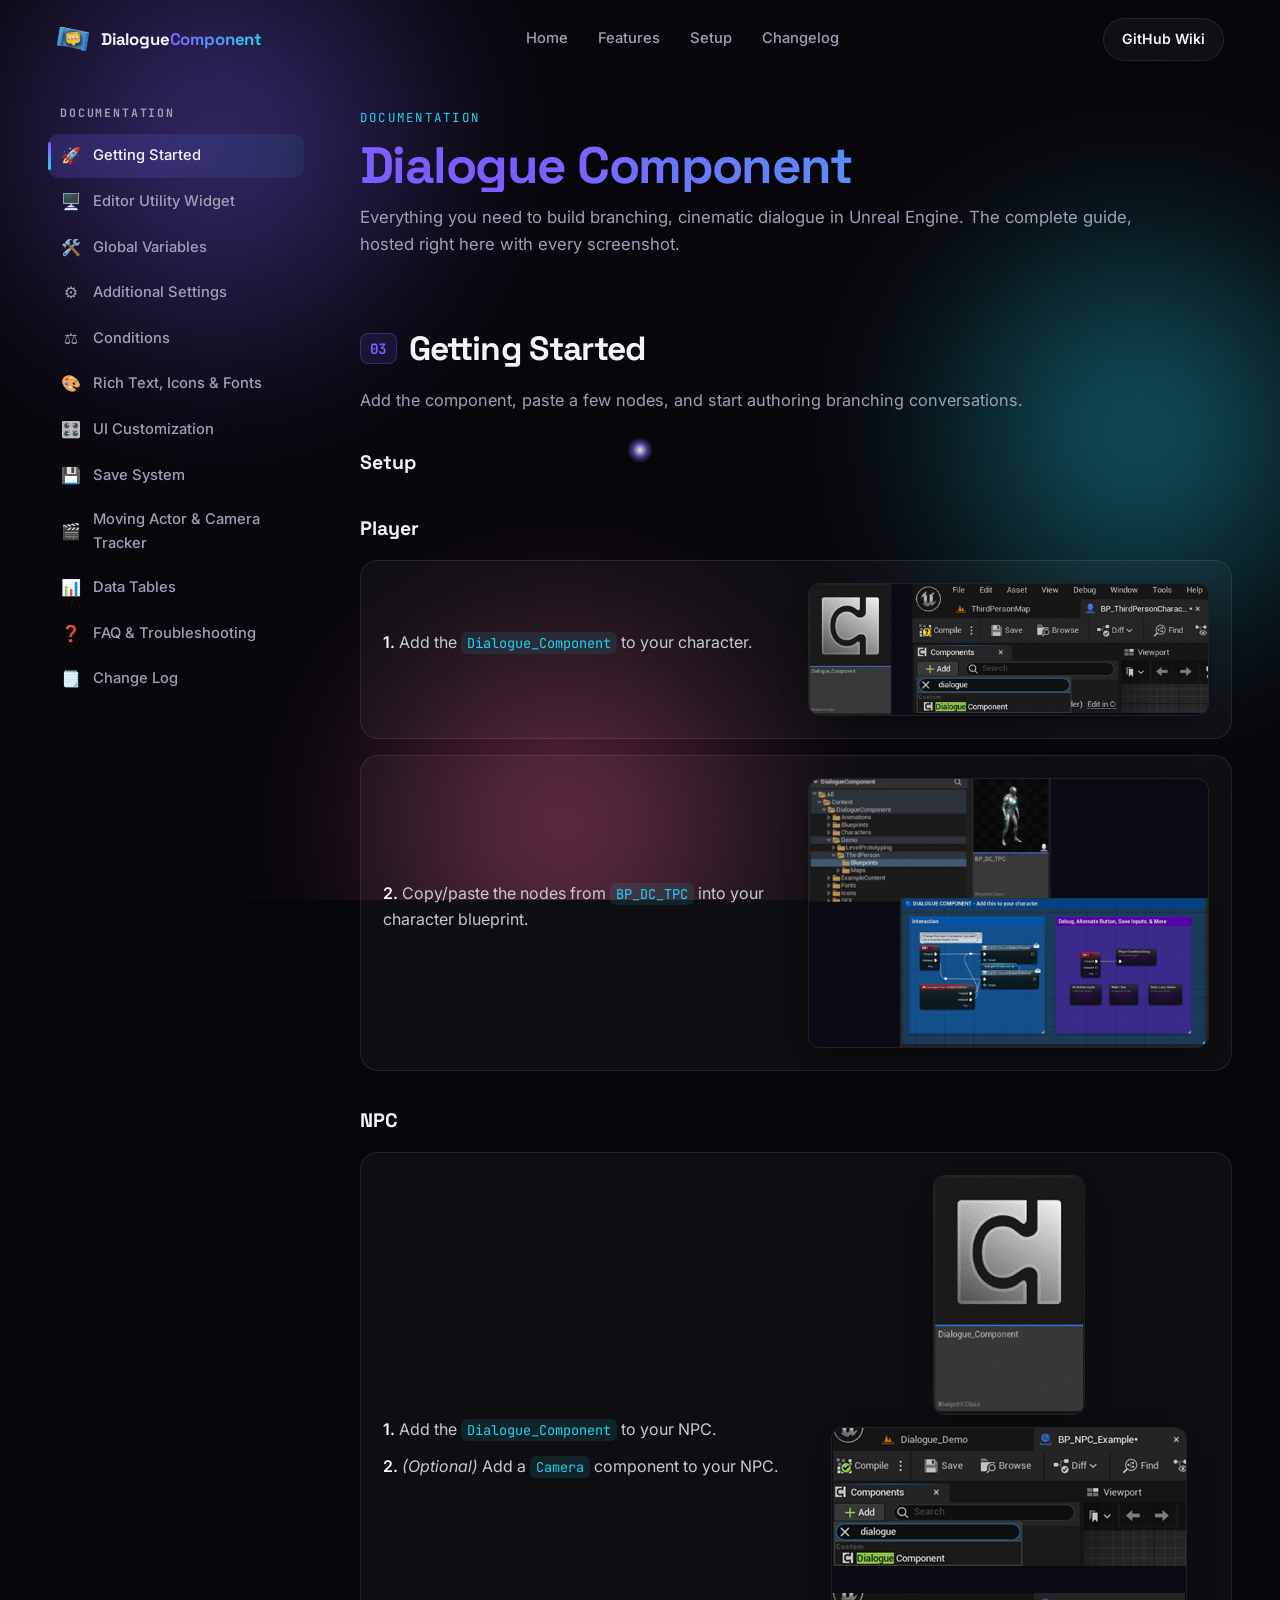
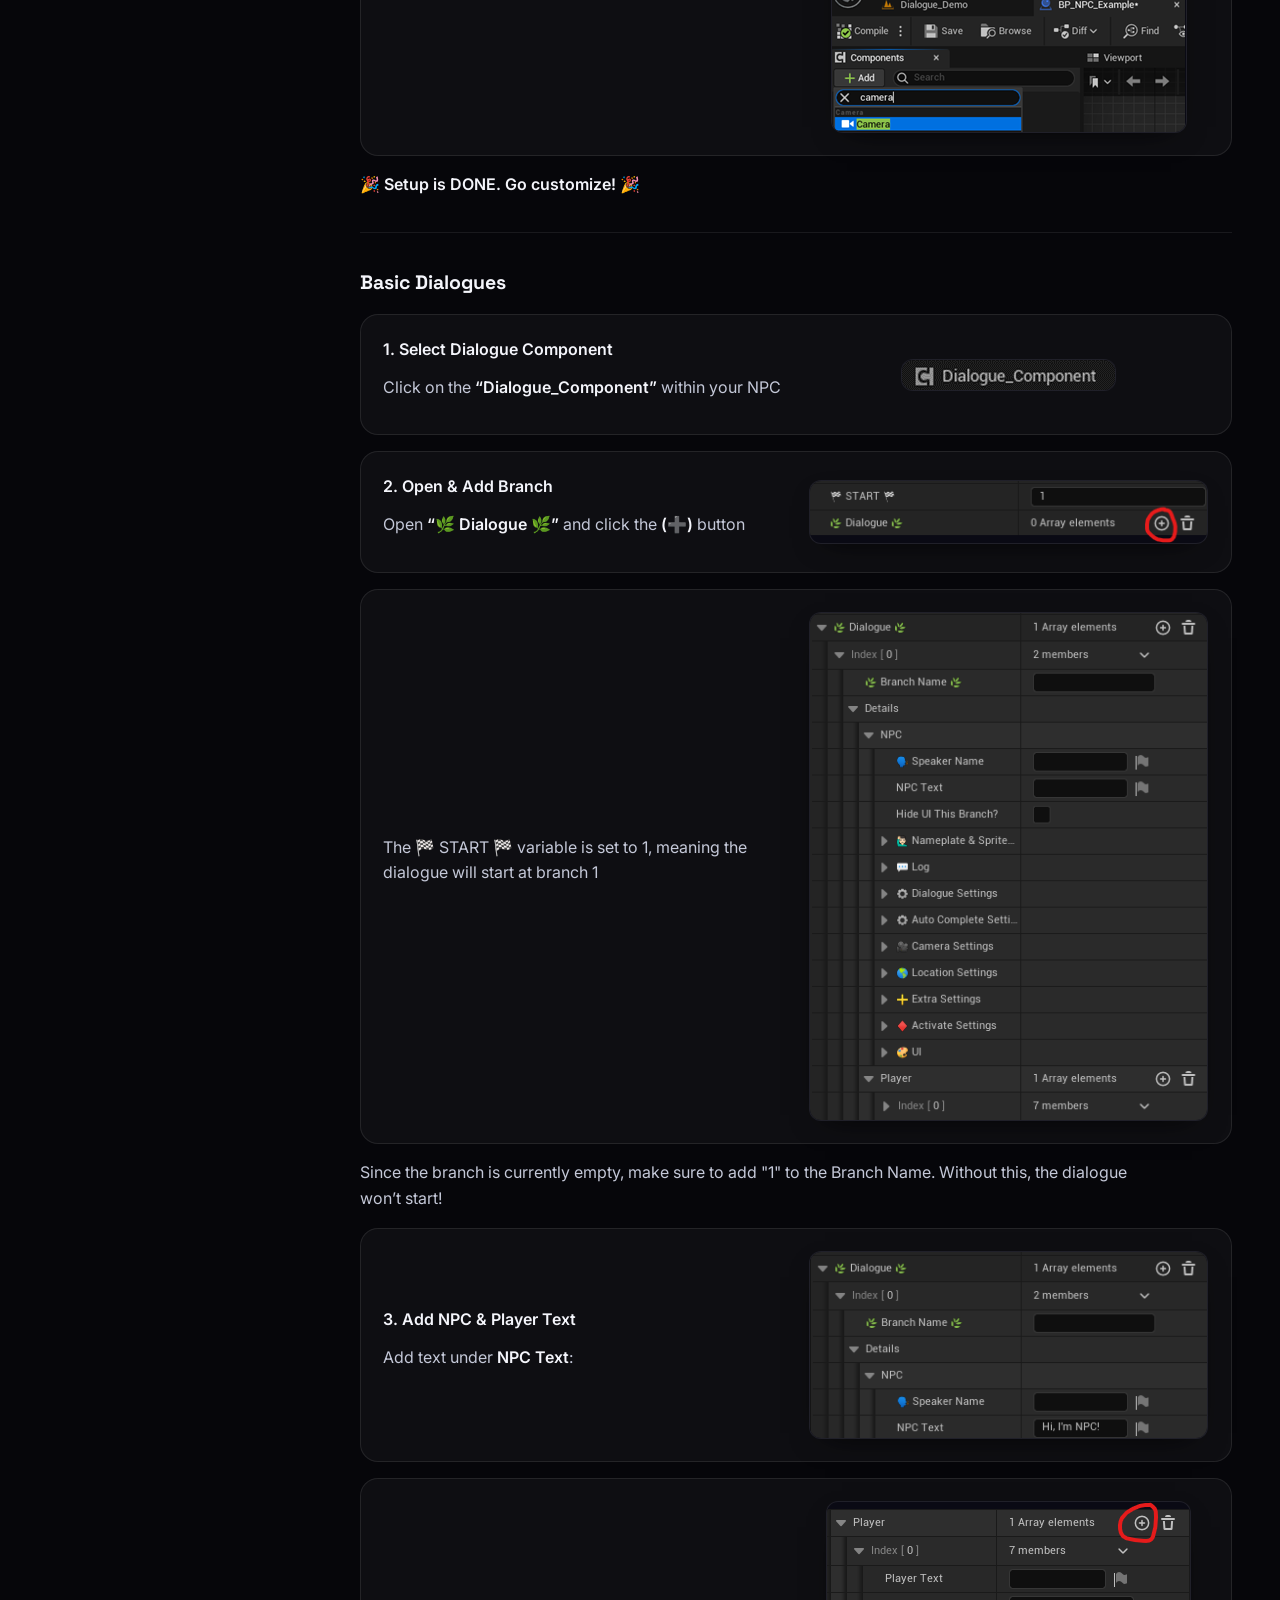
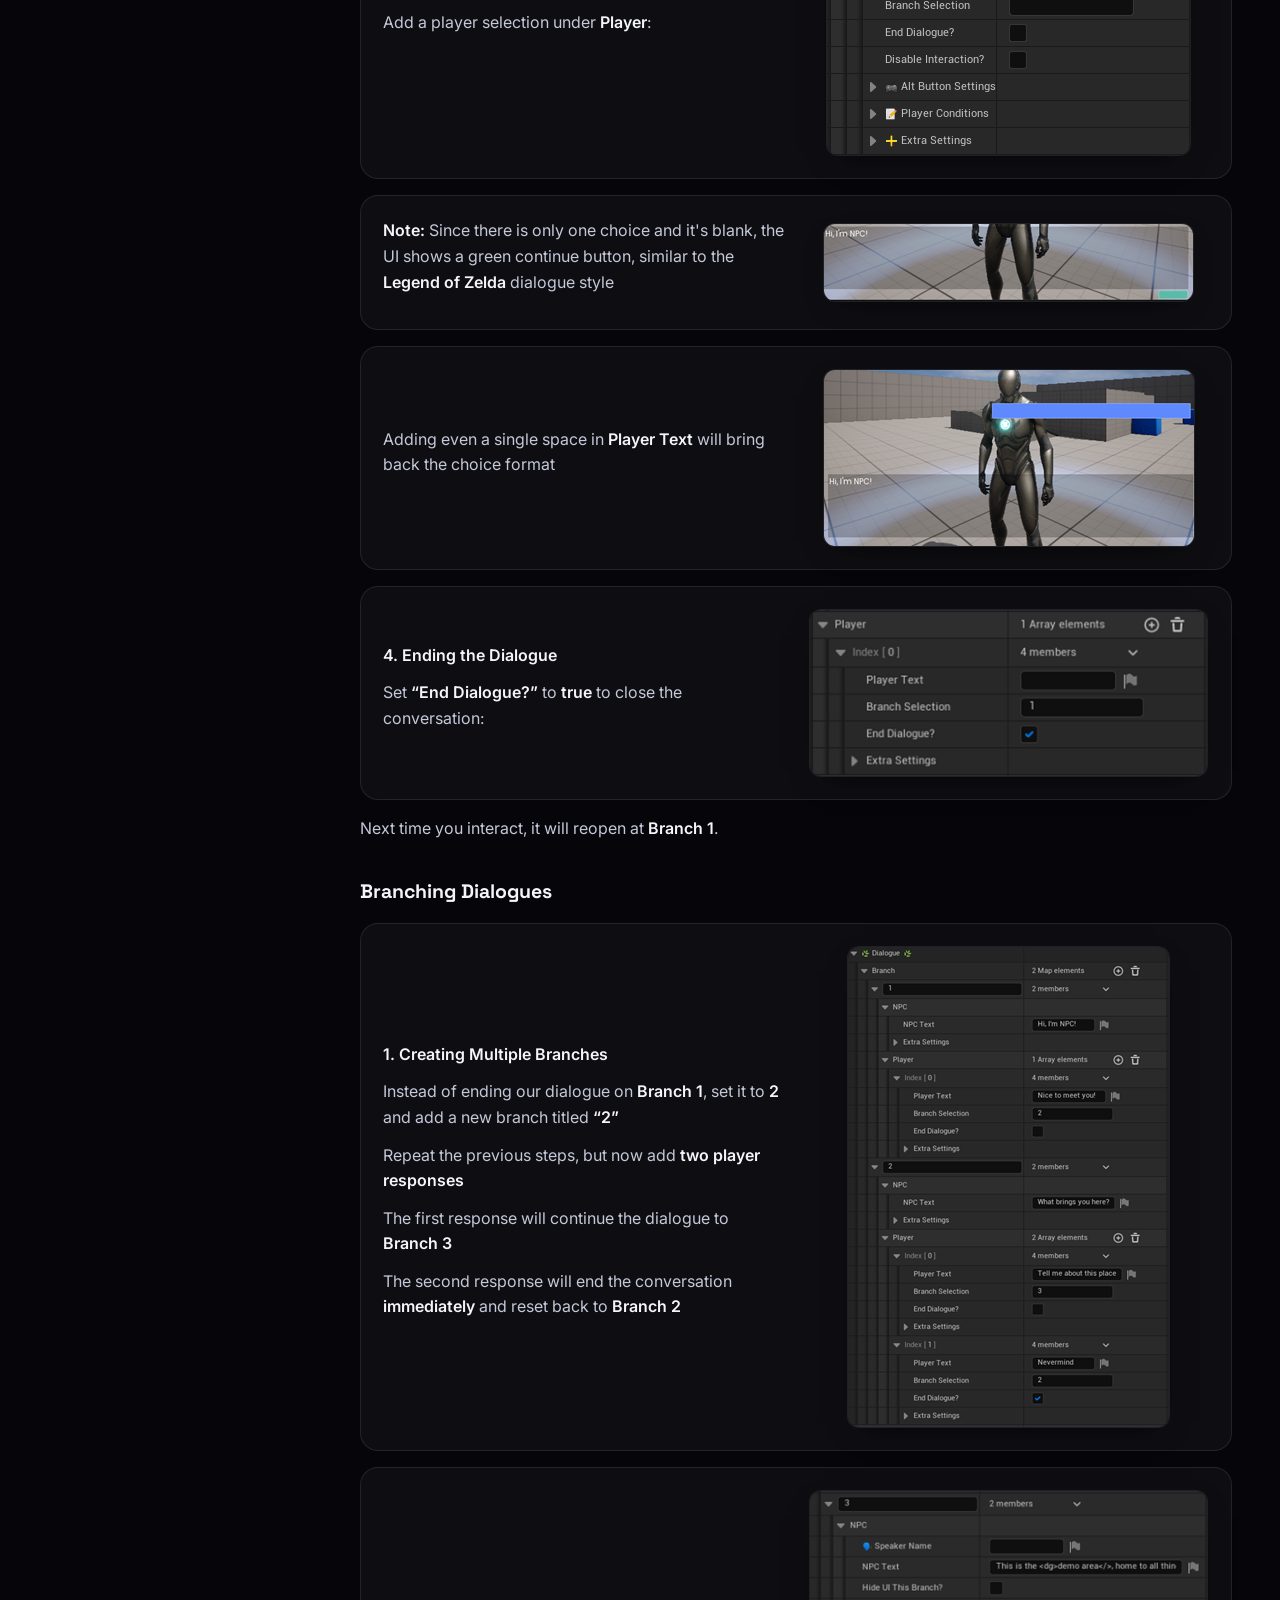
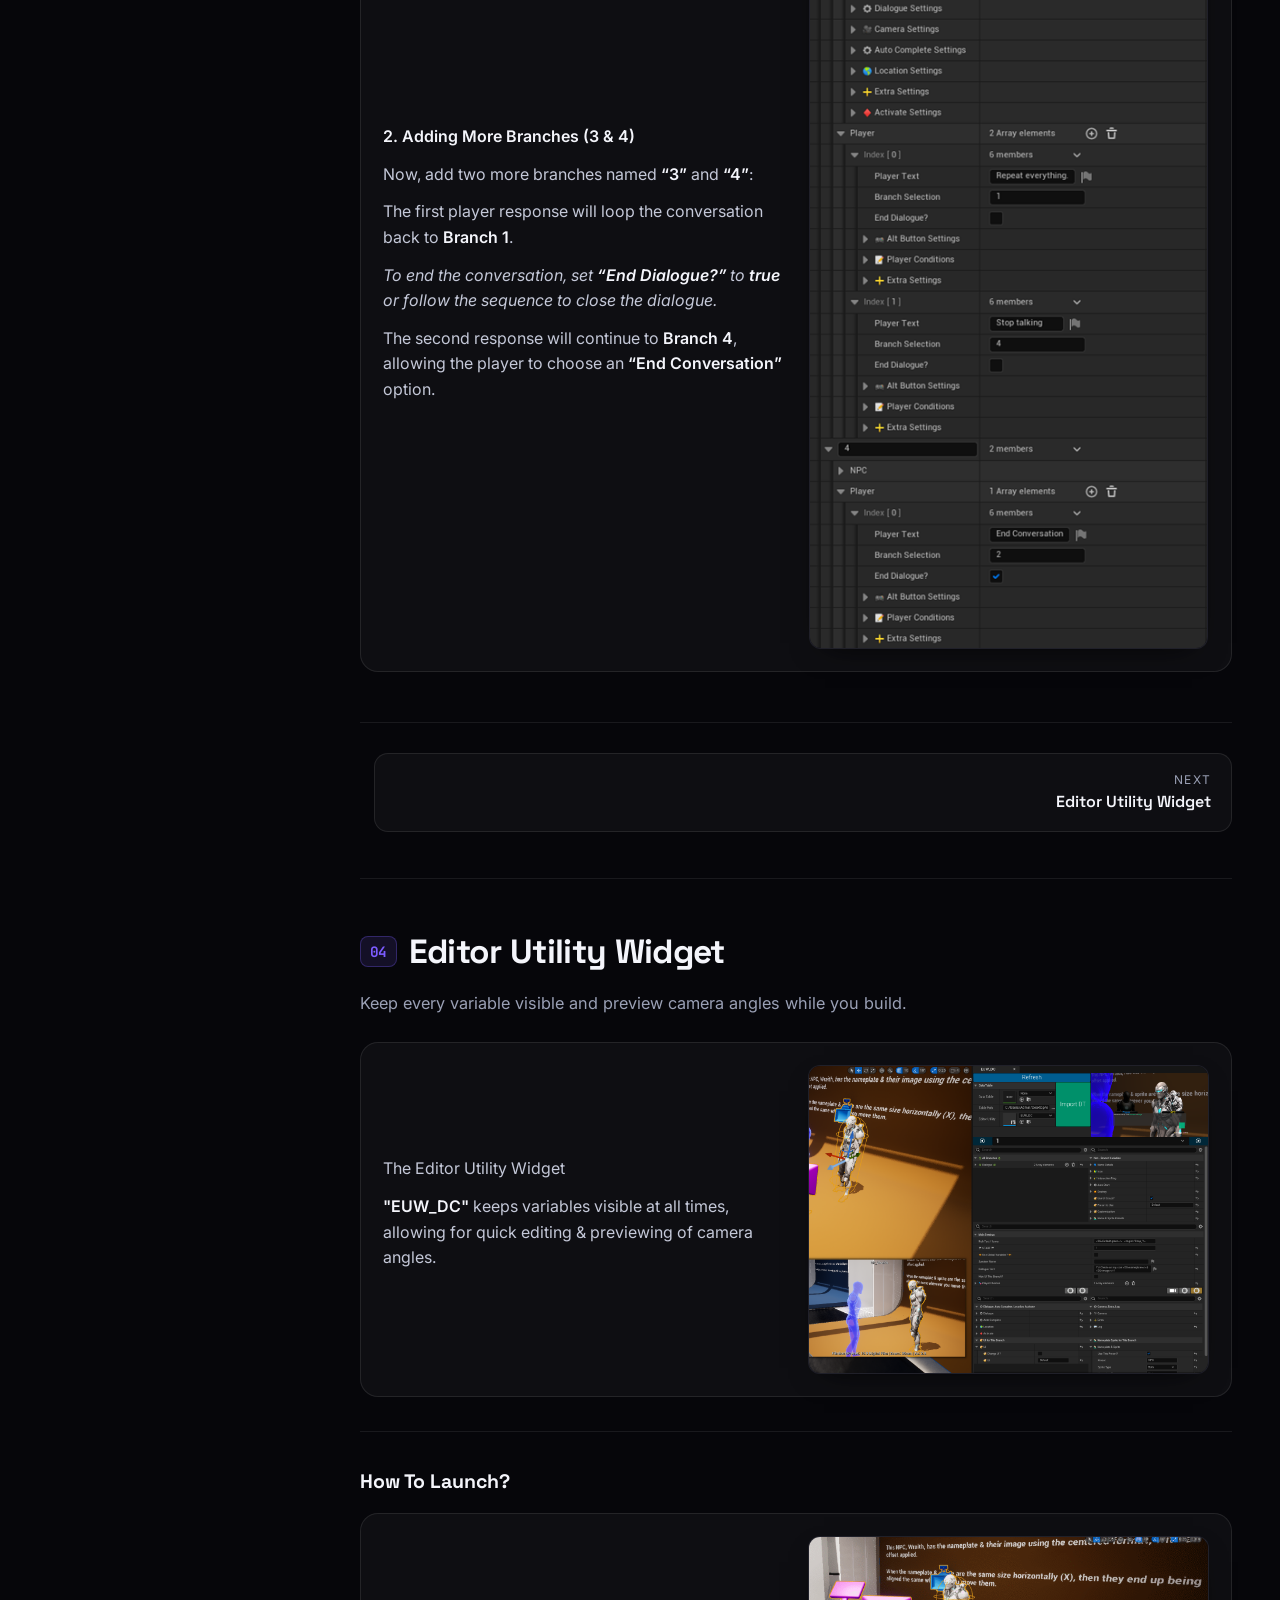
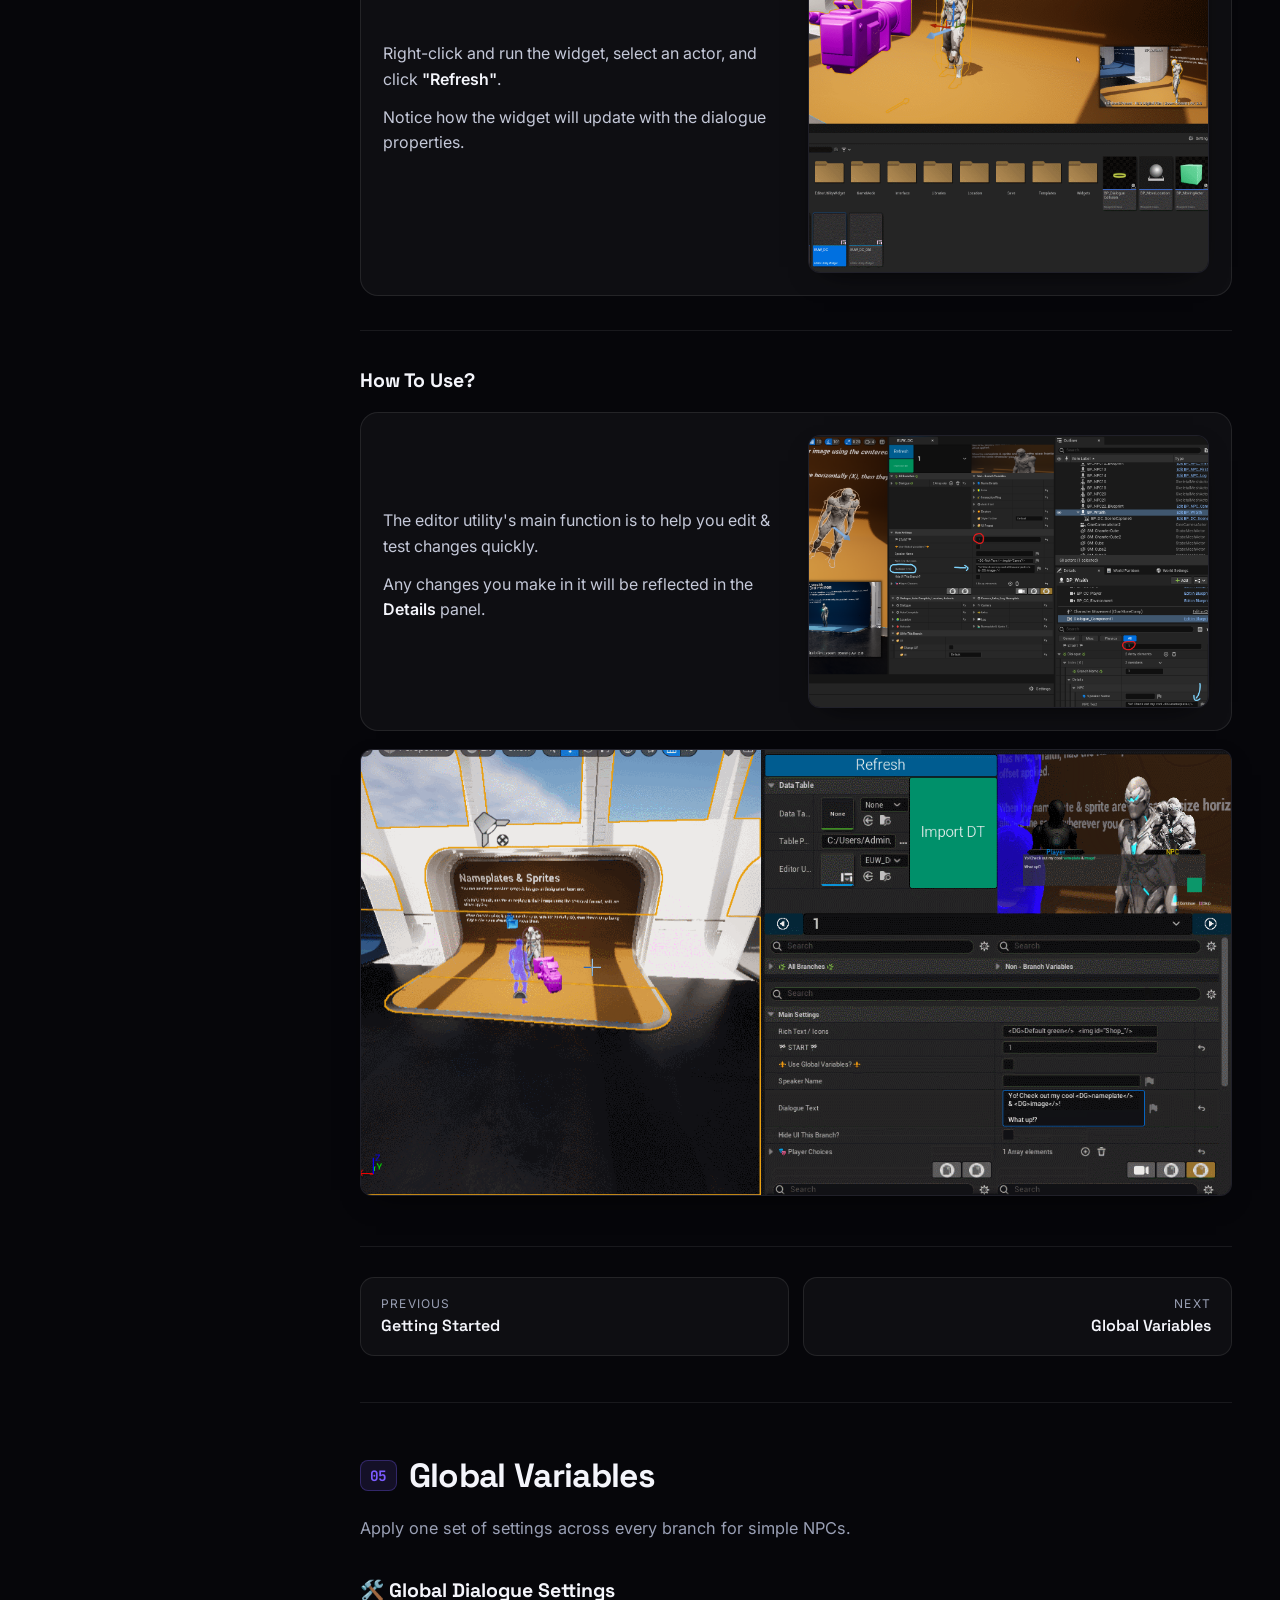
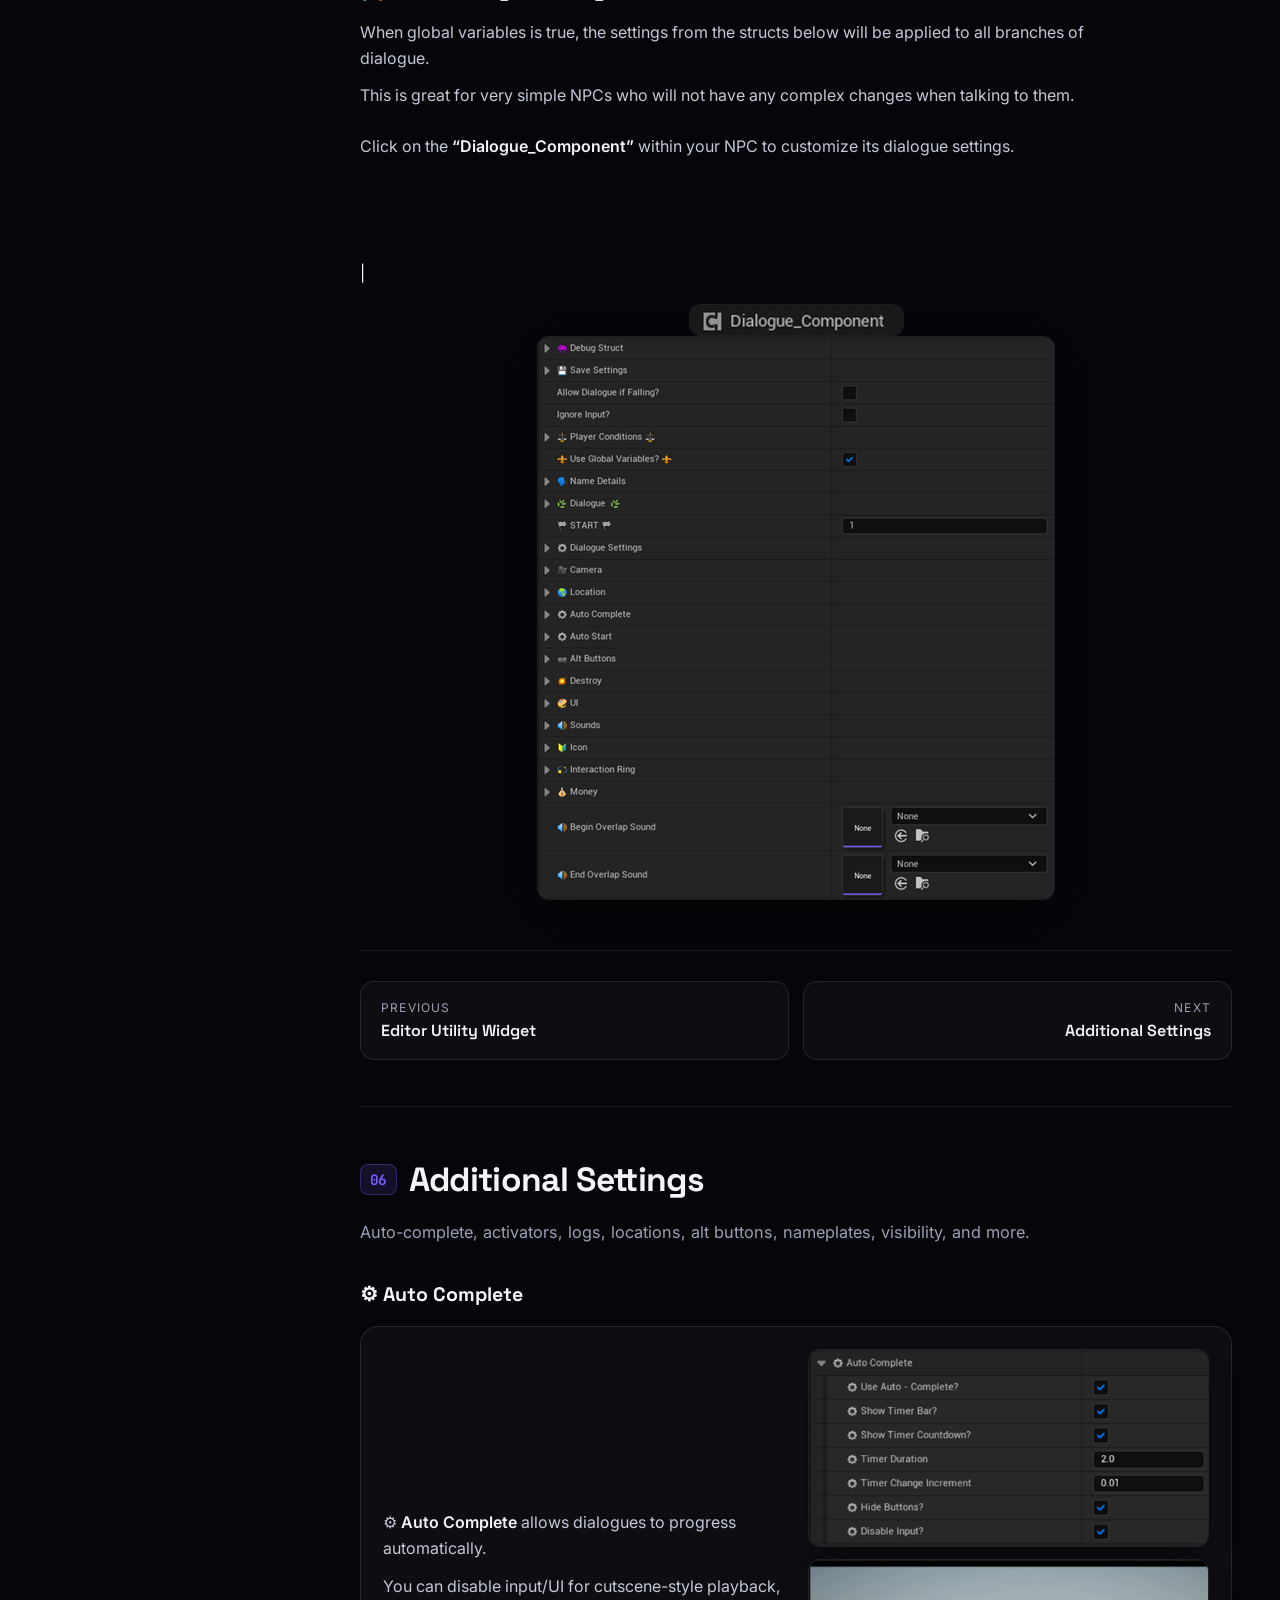
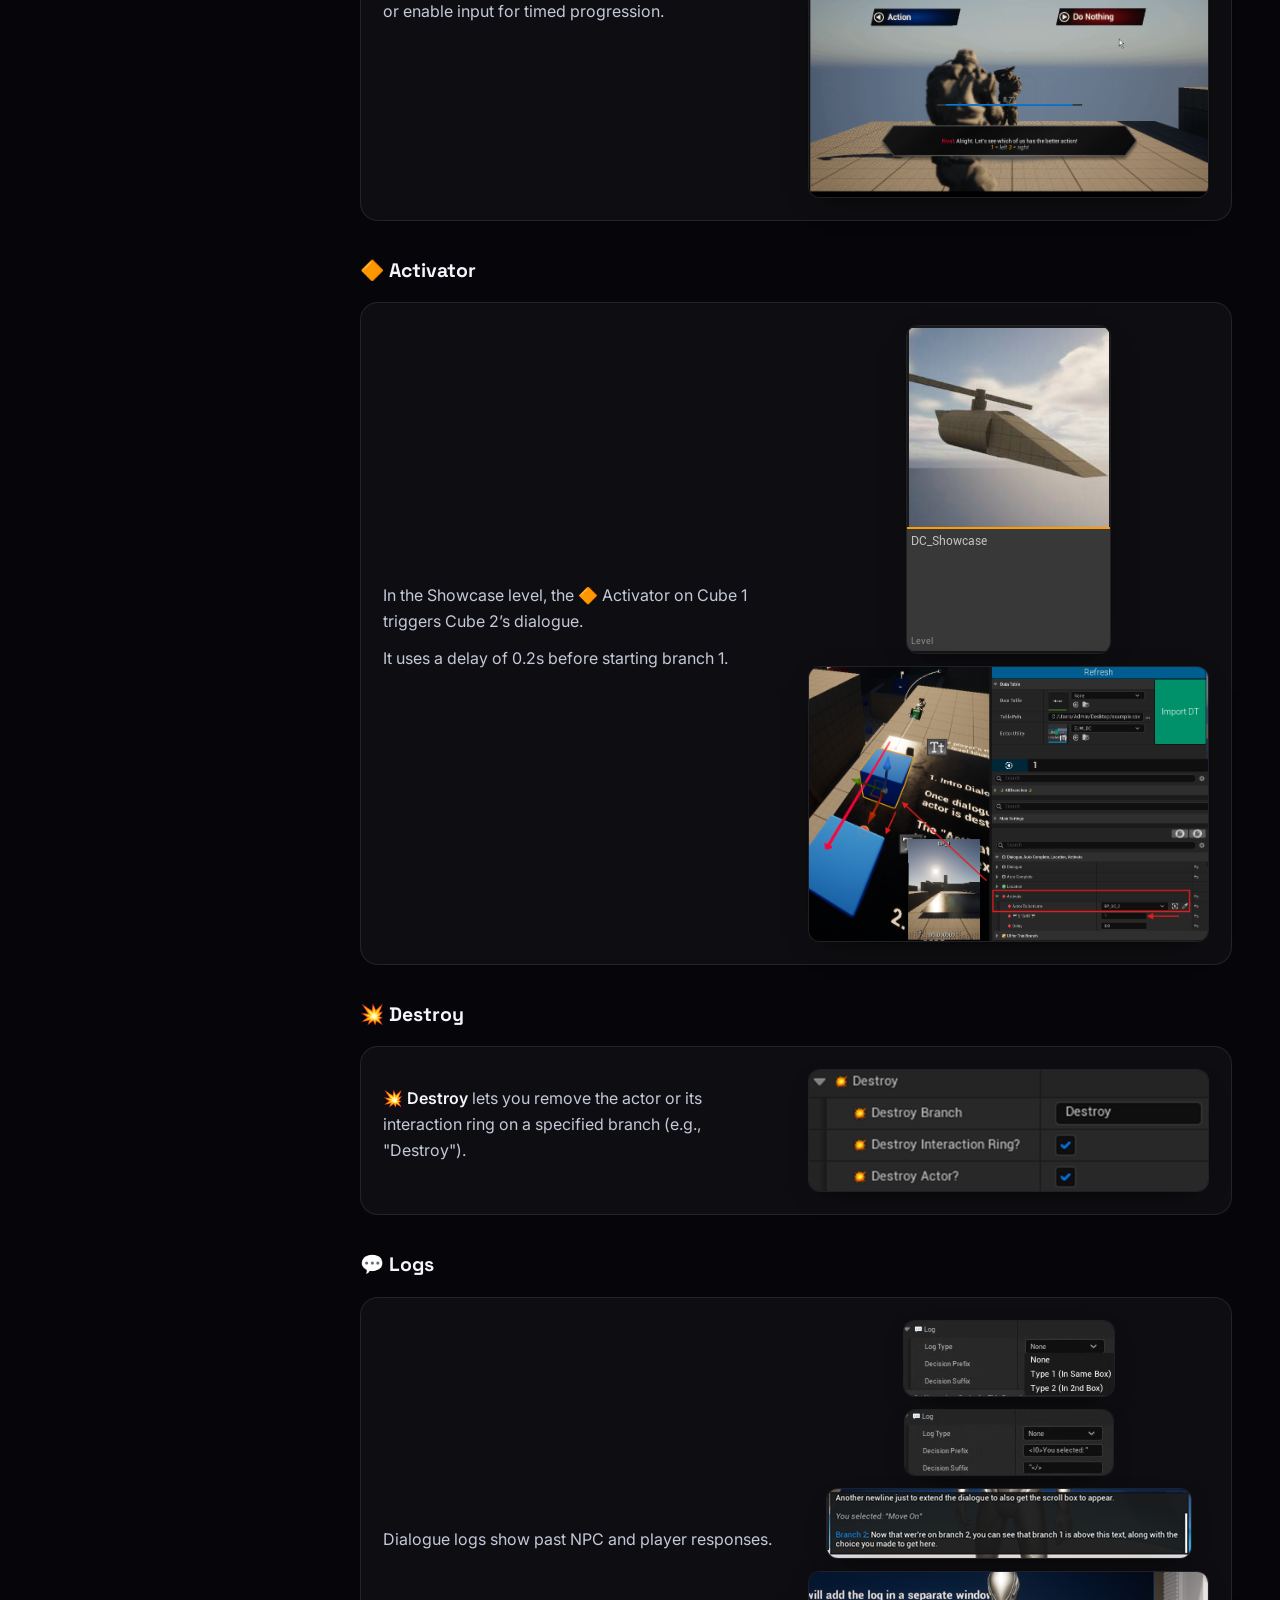
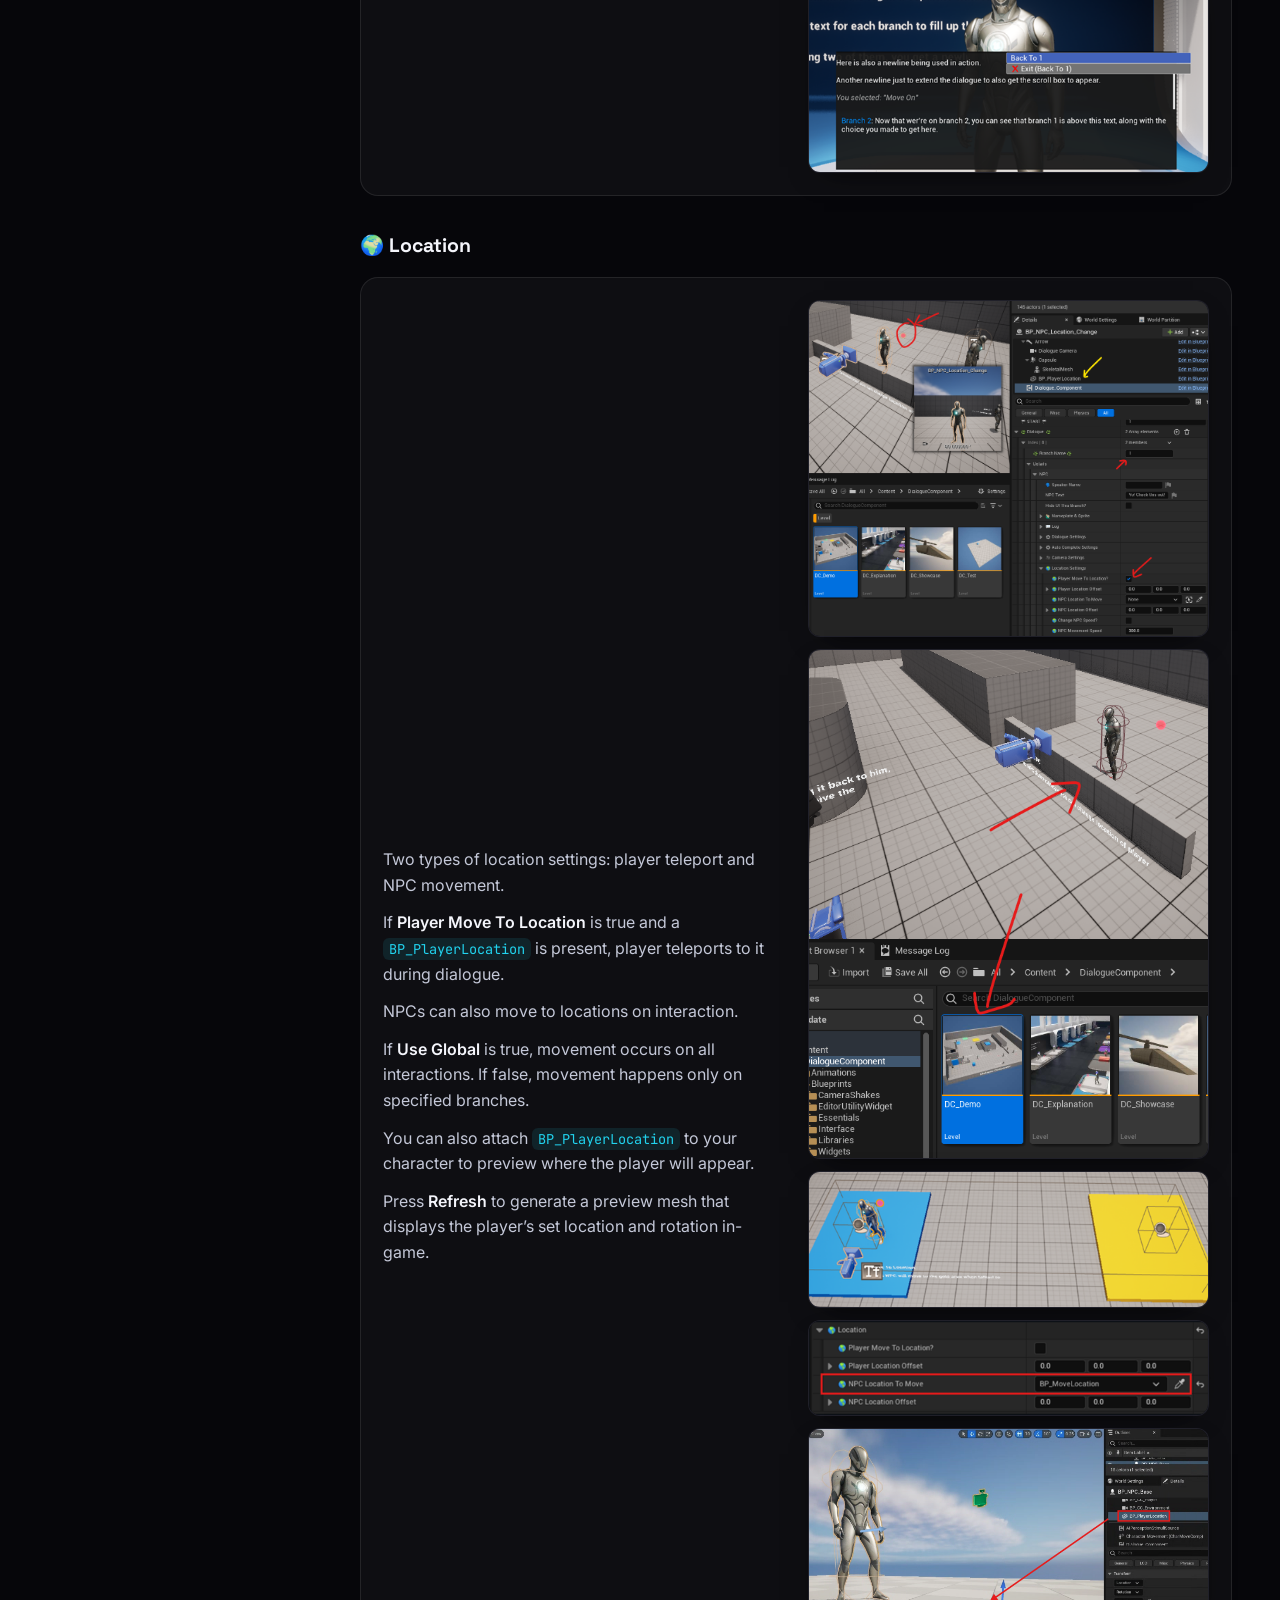
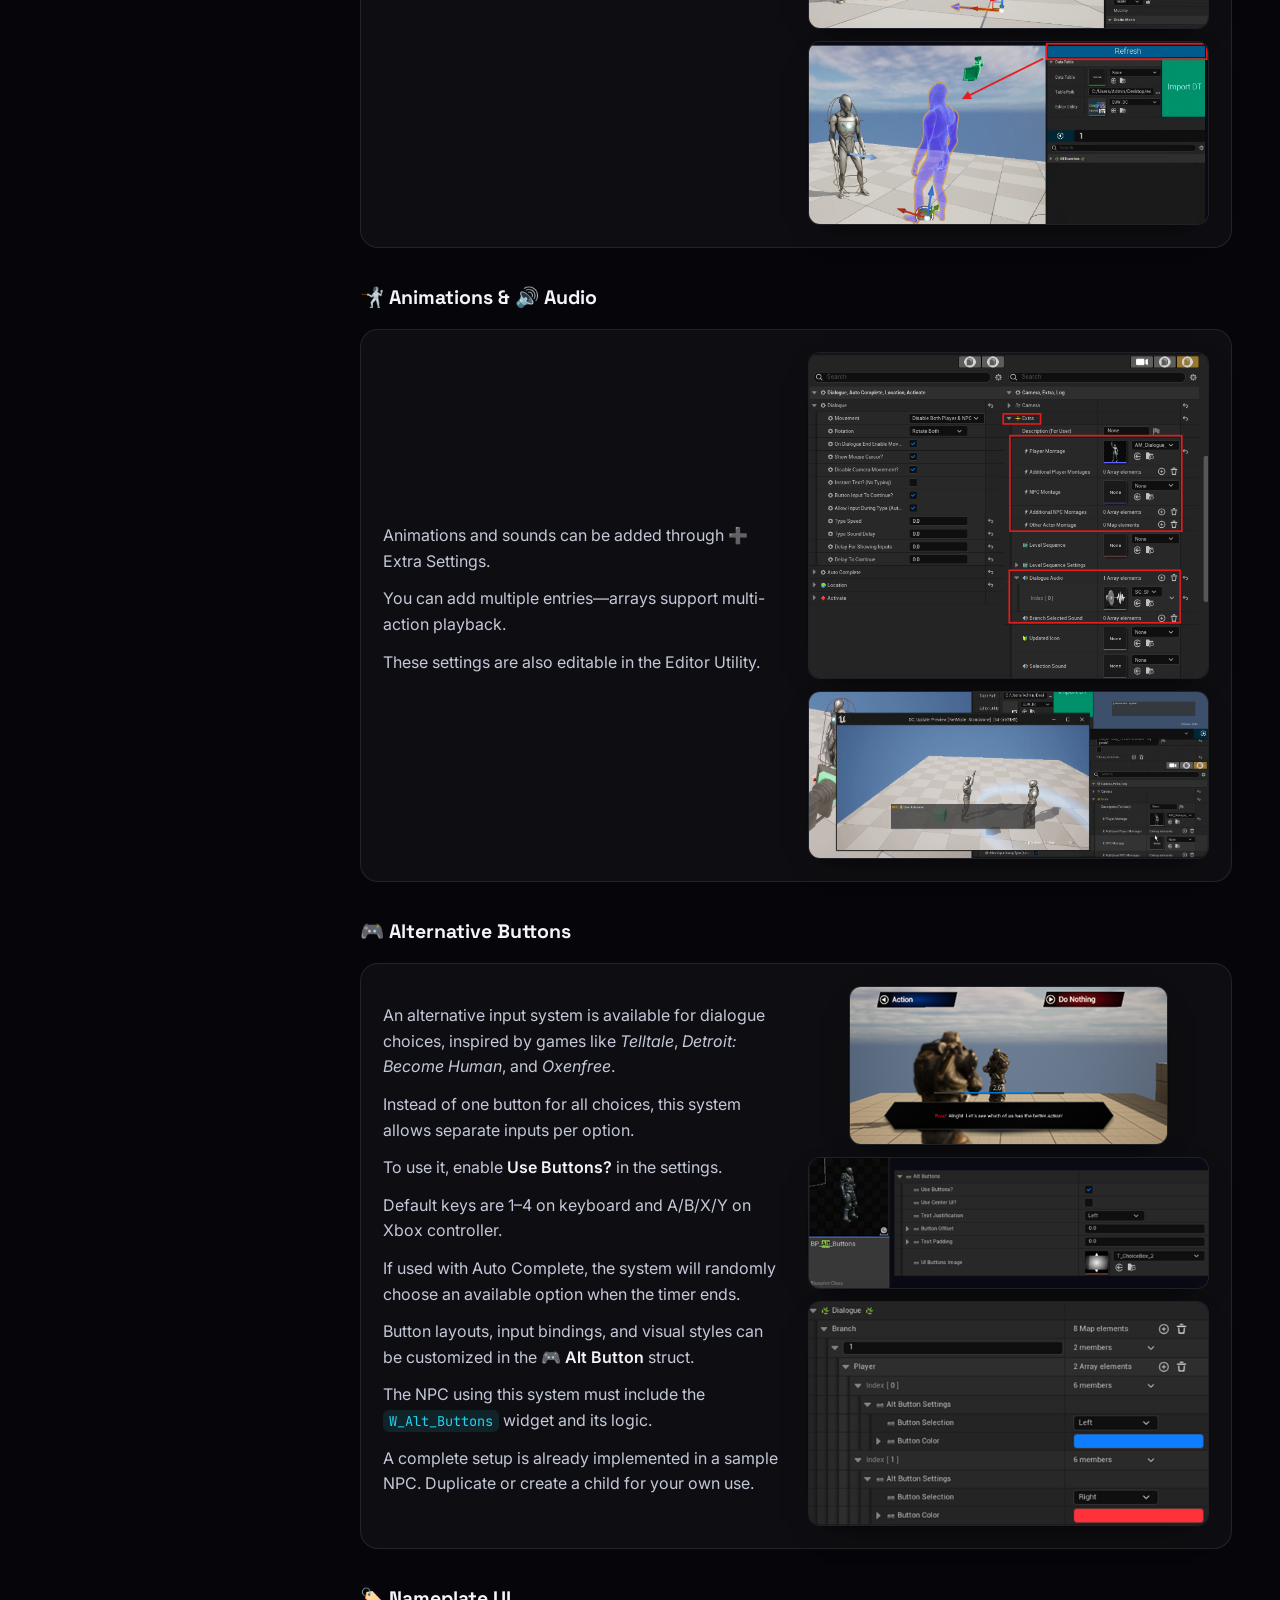
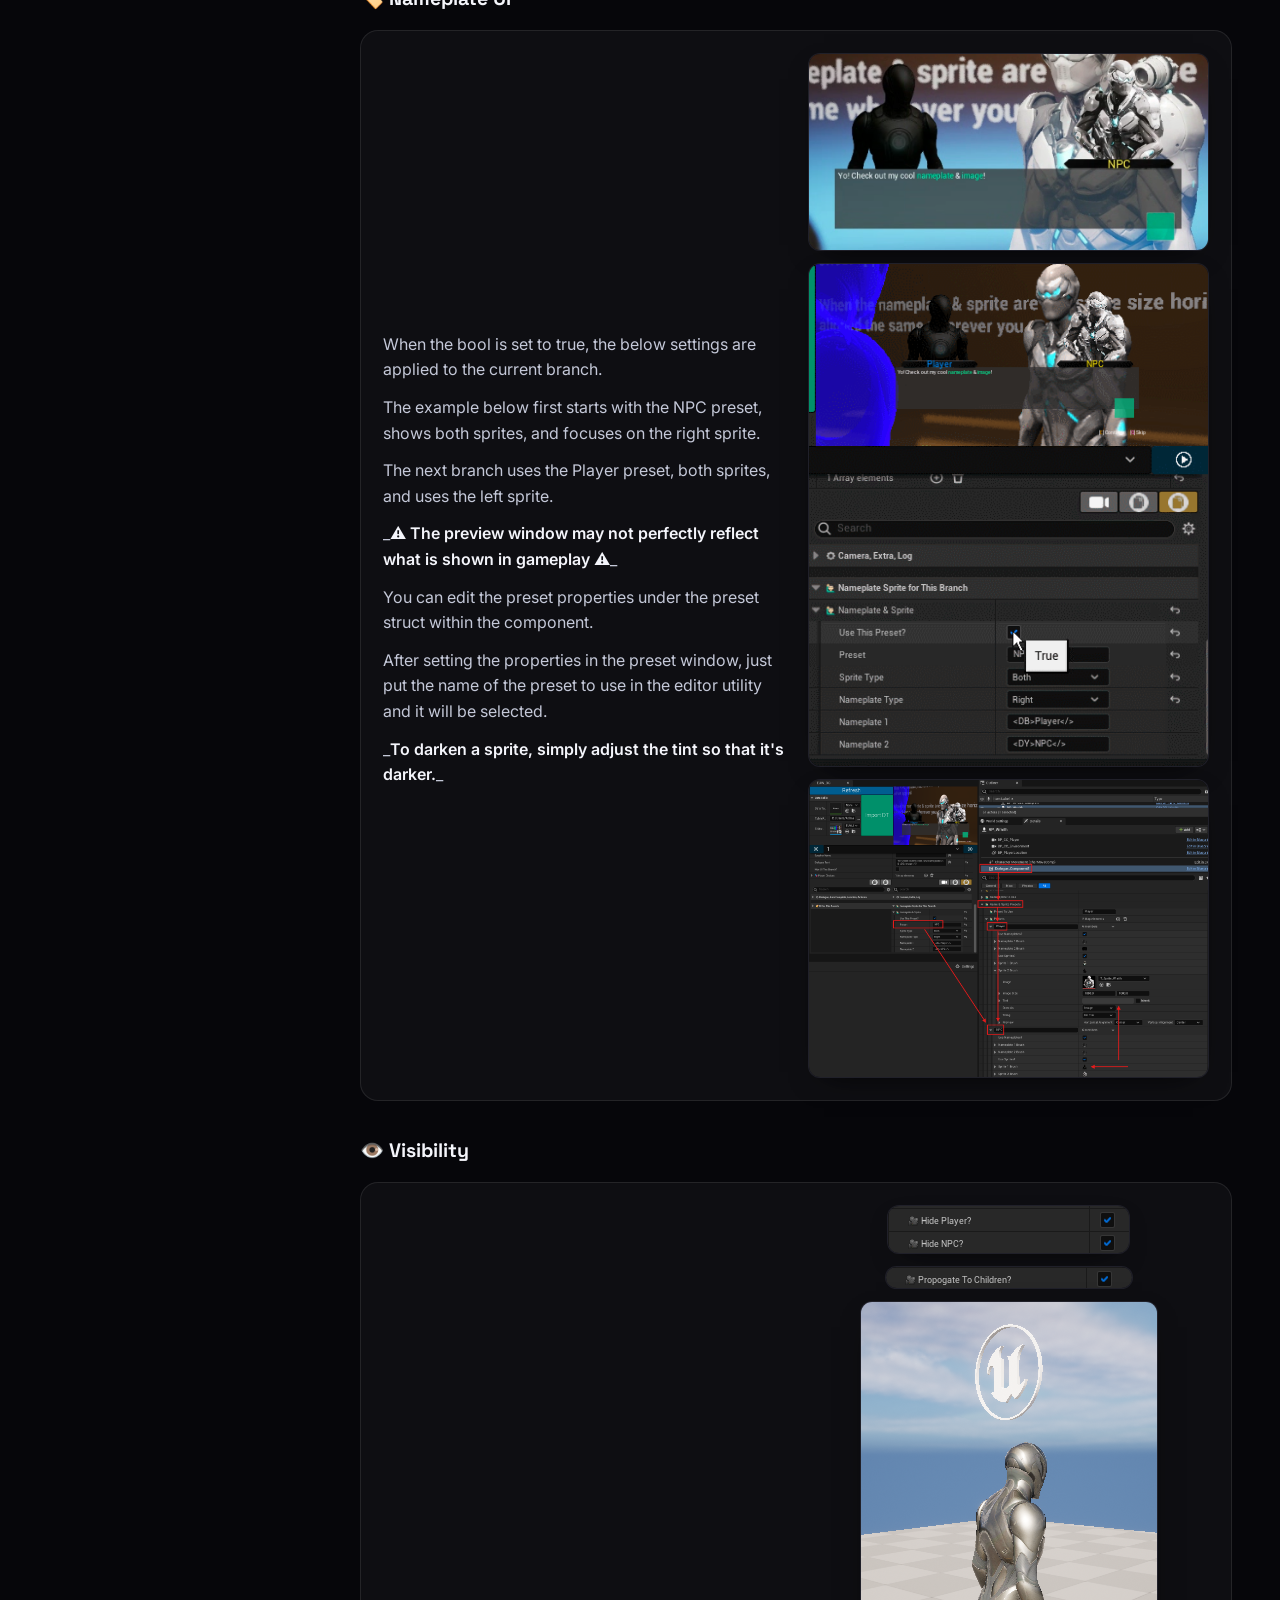
==== docs.html @ 464b4cf3 "Add full in-site documentation with all wiki content and images" ====
<!DOCTYPE html>
<html lang="en">
<head>
<meta charset="UTF-8" />
<meta name="viewport" content="width=device-width, initial-scale=1.0" />
<title>Documentation · Dialogue Component for Unreal Engine</title>
<meta name="description" content="Full documentation for the Dialogue Component Unreal Engine asset: setup, editor, conditions, save system, data tables, cameras, rich text, and more." />
<link rel="icon" type="image/png" href="assets/icon.png" />
<link rel="preconnect" href="https://fonts.googleapis.com" />
<link rel="preconnect" href="https://fonts.gstatic.com" crossorigin />
<link href="https://fonts.googleapis.com/css2?family=Inter:wght@400;500;600;700;800;900&family=Space+Grotesk:wght@500;600;700&family=JetBrains+Mono:wght@400;500&display=swap" rel="stylesheet" />
<link rel="stylesheet" href="styles.css" />
<link rel="stylesheet" href="docs.css" />
</head>
<body class="docs-body">

<div class="scroll-progress" id="scrollProgress"></div>
<div class="grain" aria-hidden="true"></div>
<div class="cursor-glow" id="cursorGlow" aria-hidden="true"></div>
<div class="aurora" aria-hidden="true">
  <span class="blob b1"></span><span class="blob b2"></span><span class="blob b3"></span>
</div>

<header class="nav scrolled" id="nav">
  <a class="brand" href="index.html">
    <img src="assets/icon.png" alt="" width="34" height="34" />
    <span>Dialogue<b>Component</b></span>
  </a>
  <nav class="nav-links">
    <a href="index.html">Home</a>
    <a href="index.html#features">Features</a>
    <a href="#getting-started">Setup</a>
    <a href="#changelog">Changelog</a>
  </nav>
  <a class="btn btn-ghost nav-cta" href="https://github.com/dylogaming/Dialogue-Component/wiki" target="_blank" rel="noopener">GitHub Wiki</a>
</header>

<div class="docs-shell">
  <!-- sidebar -->
  <aside class="docs-side" id="docsSide">
    <button class="side-toggle" id="sideToggle">
      <span>Documentation menu</span>
      <svg viewBox="0 0 24 24" width="18" height="18"><path d="M6 9l6 6 6-6" fill="none" stroke="currentColor" stroke-width="2" stroke-linecap="round" stroke-linejoin="round"/></svg>
    </button>
    <div class="docs-side-inner">
      <h4>Documentation</h4>
      <ul class="docs-nav">
<li><a href="#getting-started"><span class="ix">🚀</span>Getting Started</a></li>
<li><a href="#editor"><span class="ix">🖥️</span>Editor Utility Widget</a></li>
<li><a href="#global"><span class="ix">🛠️</span>Global Variables</a></li>
<li><a href="#settings"><span class="ix">⚙️</span>Additional Settings</a></li>
<li><a href="#conditions"><span class="ix">⚖️</span>Conditions</a></li>
<li><a href="#rich-text"><span class="ix">🎨</span>Rich Text, Icons & Fonts</a></li>
<li><a href="#ui"><span class="ix">🎛️</span>UI Customization</a></li>
<li><a href="#save"><span class="ix">💾</span>Save System</a></li>
<li><a href="#moving-actor"><span class="ix">🎬</span>Moving Actor & Camera Tracker</a></li>
<li><a href="#data-tables"><span class="ix">📊</span>Data Tables</a></li>
<li><a href="#faq"><span class="ix">❓</span>FAQ & Troubleshooting</a></li>
<li><a href="#changelog"><span class="ix">🗒️</span>Change Log</a></li>

      </ul>
    </div>
  </aside>

  <!-- content -->
  <main class="docs-main">
    <div class="docs-hero">
      <span class="eyebrow">Documentation</span>
      <h1 class="grad">Dialogue Component</h1>
      <p>Everything you need to build branching, cinematic dialogue in Unreal Engine. The complete guide, hosted right here with every screenshot.</p>
    </div>

<section class="doc-section" id="getting-started">
<h2><span class="num">03</span>Getting Started</h2>
<p class="lede">Add the component, paste a few nodes, and start authoring branching conversations.</p>
<h3>Setup</h3><h3>Player</h3><div class="doc-step"><div class="doc-step-text"><p><strong>1.</strong> Add the <code>Dialogue_Component</code> to your character.</p></div><div class="doc-step-media"><img class="doc-img" loading="lazy" src="assets/docs/cc31df1d-6f30-458b-b7b9-576687dab6be.png" data-full="assets/docs/cc31df1d-6f30-458b-b7b9-576687dab6be.png" alt=""></div></div><div class="doc-step"><div class="doc-step-text"><p><strong>2.</strong> Copy/paste the nodes from <code>BP_DC_TPC</code> into your character blueprint.</p></div><div class="doc-step-media"><img class="doc-img" loading="lazy" src="assets/docs/55ba980c-7224-4313-8641-efa486e8adce.png" data-full="assets/docs/55ba980c-7224-4313-8641-efa486e8adce.png" alt=""></div></div><h3>NPC</h3><div class="doc-step"><div class="doc-step-text"><p><strong>1.</strong> Add the <code>Dialogue_Component</code> to your NPC.</p><p><strong>2.</strong> <em>(Optional)</em> Add a <code>Camera</code> component to your NPC.</p></div><div class="doc-step-media"><img class="doc-img" loading="lazy" src="assets/docs/42f607da-d484-4281-9557-f38789693ae3.png" data-full="assets/docs/42f607da-d484-4281-9557-f38789693ae3.png" alt="">
<img class="doc-img" loading="lazy" src="assets/docs/e133e31c-b07f-413a-9cf8-e8bc7c11a23b.png" data-full="assets/docs/e133e31c-b07f-413a-9cf8-e8bc7c11a23b.png" alt=""></div></div><p>🎉 <strong>Setup is DONE. Go customize!</strong> 🎉</p><hr><h3>Basic Dialogues</h3><div class="doc-step"><div class="doc-step-text"><p><strong>1. Select Dialogue Component</strong></p><p>Click on the <strong>“Dialogue_Component”</strong> within your NPC</p></div><div class="doc-step-media"><img class="doc-img" loading="lazy" src="assets/docs/50f5d569-8505-4ae7-800b-04694d76d310.png" data-full="assets/docs/50f5d569-8505-4ae7-800b-04694d76d310.png" alt="" style="max-width:700px"></div></div><div class="doc-step"><div class="doc-step-text"><p><strong>2. Open & Add Branch</strong></p><p>Open <strong>“🌿 Dialogue 🌿”</strong> and click the <strong>(➕)</strong> button</p></div><div class="doc-step-media"><img class="doc-img" loading="lazy" src="assets/docs/b659784c-9163-441d-bdad-c227173f7048.png" data-full="assets/docs/b659784c-9163-441d-bdad-c227173f7048.png" alt="" style="max-width:400px"></div></div><div class="doc-step"><div class="doc-step-text"><p>The 🏁 START 🏁 variable is set to 1, meaning the dialogue will start at branch 1</p></div><div class="doc-step-media"><img class="doc-img" loading="lazy" src="assets/docs/26d03080-061a-4cc3-8d46-83f8b9d6e992.png" data-full="assets/docs/26d03080-061a-4cc3-8d46-83f8b9d6e992.png" alt="" style="max-width:400px"></div></div><p>Since the branch is currently empty, make sure to add "1" to the Branch Name. Without this, the dialogue won’t start!</p><div class="doc-step"><div class="doc-step-text"><p><strong>3. Add NPC & Player Text</strong></p><p>Add text under <strong>NPC Text</strong>:</p></div><div class="doc-step-media"><img class="doc-img" loading="lazy" src="assets/docs/0742f382-5f42-486e-8a01-dd7d15aeef5f.png" data-full="assets/docs/0742f382-5f42-486e-8a01-dd7d15aeef5f.png" alt="" style="max-width:400px"></div></div><div class="doc-step"><div class="doc-step-text"><p>Add a player selection under <strong>Player</strong>:</p></div><div class="doc-step-media"><img class="doc-img" loading="lazy" src="assets/docs/545d1507-81e7-4a77-84f1-067347eeb10a.png" data-full="assets/docs/545d1507-81e7-4a77-84f1-067347eeb10a.png" alt="" style="max-width:400px"></div></div><div class="doc-step"><div class="doc-step-text"><p><strong>Note:</strong> Since there is only one choice and it's blank, the UI shows a green continue button, similar to the <strong>Legend of Zelda</strong> dialogue style</p></div><div class="doc-step-media"><img class="doc-img" loading="lazy" src="assets/docs/1c44c50f-946d-4498-b28c-c80130bc57a5.png" data-full="assets/docs/1c44c50f-946d-4498-b28c-c80130bc57a5.png" alt="" style="max-width:400px"></div></div><div class="doc-step"><div class="doc-step-text"><p>Adding even a single space in <strong>Player Text</strong> will bring back the choice format</p></div><div class="doc-step-media"><img class="doc-img" loading="lazy" src="assets/docs/2c1ad14d-888a-4490-b234-c77b3c22401a.png" data-full="assets/docs/2c1ad14d-888a-4490-b234-c77b3c22401a.png" alt="" style="max-width:400px"></div></div><div class="doc-step"><div class="doc-step-text"><p><strong>4. Ending the Dialogue</strong></p><p>Set <strong>“End Dialogue?”</strong> to <strong>true</strong> to close the conversation:</p></div><div class="doc-step-media"><img class="doc-img" loading="lazy" src="assets/docs/23d9c44f-264a-4edc-b87c-712b126b2da4.png" data-full="assets/docs/23d9c44f-264a-4edc-b87c-712b126b2da4.png" alt="" style="max-width:400px"></div></div><p>Next time you interact, it will reopen at <strong>Branch 1</strong>.</p><h3>Branching Dialogues</h3><div class="doc-step"><div class="doc-step-text"><p><strong>1. Creating Multiple Branches</strong></p><p>Instead of ending our dialogue on <strong>Branch 1</strong>, set it to <strong>2</strong> and add a new branch titled <strong>“2”</strong></p><p>Repeat the previous steps, but now add <strong>two player responses</strong></p><p>The first response will continue the dialogue to <strong>Branch 3</strong></p><p>The second response will end the conversation <strong>immediately</strong> and reset back to <strong>Branch 2</strong></p></div><div class="doc-step-media"><img class="doc-img" loading="lazy" src="assets/docs/c572ceaa-fb52-4f46-9d09-af0504b194f6.png" data-full="assets/docs/c572ceaa-fb52-4f46-9d09-af0504b194f6.png" alt="" style="max-width:400px"></div></div><div class="doc-step"><div class="doc-step-text"><p><strong>2. Adding More Branches (3 & 4)</strong></p><p>Now, add two more branches named <strong>“3”</strong> and <strong>“4”</strong>:</p><p>The first player response will loop the conversation back to <strong>Branch 1</strong>.</p><p><em>To end the conversation, set <strong>“End Dialogue?”</strong> to <strong>true</strong> or follow the sequence to close the dialogue.</em></p><p>The second response will continue to <strong>Branch 4</strong>, allowing the player to choose an <strong>“End Conversation”</strong> option.</p></div><div class="doc-step-media"><img class="doc-img" loading="lazy" src="assets/docs/aa7383f2-cae2-43d2-9240-c2d64f4daead.png" data-full="assets/docs/aa7383f2-cae2-43d2-9240-c2d64f4daead.png" alt="" style="max-width:400px"></div></div>
<div class="doc-pager"><span></span><a class="next" href="#editor"><span>Next</span><b>Editor Utility Widget</b></a></div>
</section>

<section class="doc-section" id="editor">
<h2><span class="num">04</span>Editor Utility Widget</h2>
<p class="lede">Keep every variable visible and preview camera angles while you build.</p>
<div class="doc-step"><div class="doc-step-text"><p>The Editor Utility Widget</p><p><strong>"EUW_DC"</strong> keeps variables visible at all times, allowing for quick editing & previewing of camera angles.</p></div><div class="doc-step-media"><img class="doc-img" loading="lazy" src="assets/docs/b4a2bf69-1705-440e-a207-60d74b8d499c.png" data-full="assets/docs/b4a2bf69-1705-440e-a207-60d74b8d499c.png" alt=""></div></div><hr><h3>How To Launch?</h3><div class="doc-step"><div class="doc-step-text"><p>Right-click and run the widget, select an actor, and click <strong>"Refresh"</strong>.</p><p>Notice how the widget will update with the dialogue properties.</p></div><div class="doc-step-media"><img class="doc-img" loading="lazy" src="assets/docs/8e50c7d5-0080-4a40-b8b8-2554392ff5bc.gif" data-full="assets/docs/8e50c7d5-0080-4a40-b8b8-2554392ff5bc.gif" alt="GIF 6-5-2025 6-40-48 PM"></div></div><hr><h3>How To Use?</h3><div class="doc-step"><div class="doc-step-text"><p>The editor utility's main function is to help you edit & test changes quickly.</p><p>Any changes you make in it will be reflected in the <strong>Details</strong> panel.</p></div><div class="doc-step-media"><img class="doc-img" loading="lazy" src="assets/docs/549f2f04-3f32-4ca8-a737-6d0ebb5d379b.png" data-full="assets/docs/549f2f04-3f32-4ca8-a737-6d0ebb5d379b.png" alt=""></div></div><div class="doc-figure"><img class="doc-img" loading="lazy" src="assets/docs/04033f49-fb16-48ac-a82c-86ac9ebd2d8f.gif" data-full="assets/docs/04033f49-fb16-48ac-a82c-86ac9ebd2d8f.gif" alt="GIF 6-5-2025 6-46-42 PM"></div>
<div class="doc-pager"><a class="prev" href="#getting-started"><span>Previous</span><b>Getting Started</b></a><a class="next" href="#global"><span>Next</span><b>Global Variables</b></a></div>
</section>

<section class="doc-section" id="global">
<h2><span class="num">05</span>Global Variables</h2>
<p class="lede">Apply one set of settings across every branch for simple NPCs.</p>
<h3>🛠️ Global Dialogue Settings</h3><p>When global variables is true, the settings from the structs below will be applied to all branches of dialogue.</p><p>This is great for very simple NPCs who will not have any complex changes when talking to them.  <br><br> Click on the <strong>“Dialogue_Component”</strong> within your NPC to customize its dialogue settings. <br><br> <p align="center"></p><br><br> <p align="center"></p> |</p><div class="doc-figure"><img class="doc-img" loading="lazy" src="assets/docs/8be29527-2db8-41f9-9e24-78fa174ffb65.png" data-full="assets/docs/8be29527-2db8-41f9-9e24-78fa174ffb65.png" alt="">
<img class="doc-img" loading="lazy" src="assets/docs/65881bf3-feb0-4186-b73f-4259ba9eaa35.png" data-full="assets/docs/65881bf3-feb0-4186-b73f-4259ba9eaa35.png" alt=""></div>
<div class="doc-pager"><a class="prev" href="#editor"><span>Previous</span><b>Editor Utility Widget</b></a><a class="next" href="#settings"><span>Next</span><b>Additional Settings</b></a></div>
</section>

<section class="doc-section" id="settings">
<h2><span class="num">06</span>Additional Settings</h2>
<p class="lede">Auto-complete, activators, logs, locations, alt buttons, nameplates, visibility, and more.</p>
<h3>⚙ Auto Complete</h3><div class="doc-step"><div class="doc-step-text"><p>⚙ <strong>Auto Complete</strong> allows dialogues to progress automatically.</p><p>You can disable input/UI for cutscene-style playback, or enable input for timed progression.</p></div><div class="doc-step-media"><img class="doc-img" loading="lazy" src="assets/docs/1d5feca7-1d15-4345-a8d3-262a8790e2df.png" data-full="assets/docs/1d5feca7-1d15-4345-a8d3-262a8790e2df.png" alt="">
<img class="doc-img" loading="lazy" src="assets/docs/c6886632-1fc8-4324-a8a5-232f8cc6efc4.gif" data-full="assets/docs/c6886632-1fc8-4324-a8a5-232f8cc6efc4.gif" alt=""></div></div><h3>🔶 Activator</h3><div class="doc-step"><div class="doc-step-text"><p>In the Showcase level, the 🔶 Activator on Cube 1 triggers Cube 2’s dialogue.</p><p>It uses a delay of 0.2s before starting branch 1.</p></div><div class="doc-step-media"><img class="doc-img" loading="lazy" src="assets/docs/a14ad12a-8231-4b24-8454-31faad531527.png" data-full="assets/docs/a14ad12a-8231-4b24-8454-31faad531527.png" alt="">
<img class="doc-img" loading="lazy" src="assets/docs/1b9cb6e8-7554-4d34-9bd5-97605088628d.png" data-full="assets/docs/1b9cb6e8-7554-4d34-9bd5-97605088628d.png" alt=""></div></div><h3>💥 Destroy</h3><div class="doc-step"><div class="doc-step-text"><p>💥 <strong>Destroy</strong> lets you remove the actor or its interaction ring on a specified branch (e.g., "Destroy").</p></div><div class="doc-step-media"><img class="doc-img" loading="lazy" src="assets/docs/16c94541-489b-4bc4-9e22-5b000ca512c3.png" data-full="assets/docs/16c94541-489b-4bc4-9e22-5b000ca512c3.png" alt=""></div></div><h3>💬 Logs</h3><div class="doc-step"><div class="doc-step-text"><p>Dialogue logs show past NPC and player responses.</p></div><div class="doc-step-media"><img class="doc-img" loading="lazy" src="assets/docs/e83bc512-dc55-42aa-8104-9633d88f8ff0.png" data-full="assets/docs/e83bc512-dc55-42aa-8104-9633d88f8ff0.png" alt="">
<img class="doc-img" loading="lazy" src="assets/docs/af6eacf9-6195-417f-846d-312f024f2f5a.png" data-full="assets/docs/af6eacf9-6195-417f-846d-312f024f2f5a.png" alt="">
<img class="doc-img" loading="lazy" src="assets/docs/4defd179-4ae6-4391-9964-b4bc324e656f.png" data-full="assets/docs/4defd179-4ae6-4391-9964-b4bc324e656f.png" alt="">
<img class="doc-img" loading="lazy" src="assets/docs/52dde1de-fadf-4707-b54f-760a71f1c062.png" data-full="assets/docs/52dde1de-fadf-4707-b54f-760a71f1c062.png" alt=""></div></div><h3>🌍 Location</h3><div class="doc-step"><div class="doc-step-text"><p>Two types of location settings: player teleport and NPC movement.</p><p>If <strong>Player Move To Location</strong> is true and a <code>BP_PlayerLocation</code> is present, player teleports to it during dialogue.</p><p>NPCs can also move to locations on interaction.</p><p>If <strong>Use Global</strong> is true, movement occurs on all interactions. If false, movement happens only on specified branches.</p><p>You can also attach <code>BP_PlayerLocation</code> to your character to preview where the player will appear.</p><p>Press <strong>Refresh</strong> to generate a preview mesh that displays the player’s set location and rotation in-game.</p></div><div class="doc-step-media"><img class="doc-img" loading="lazy" src="assets/docs/261b4b68-b54b-4018-b1a0-307800092787.png" data-full="assets/docs/261b4b68-b54b-4018-b1a0-307800092787.png" alt="">
<img class="doc-img" loading="lazy" src="assets/docs/412c3f65-e6f3-4fc6-8c15-96a0522a2333.png" data-full="assets/docs/412c3f65-e6f3-4fc6-8c15-96a0522a2333.png" alt="">
<img class="doc-img" loading="lazy" src="assets/docs/5f0b0678-f5c0-48d4-a8bb-ba605b923c3f.png" data-full="assets/docs/5f0b0678-f5c0-48d4-a8bb-ba605b923c3f.png" alt="">
<img class="doc-img" loading="lazy" src="assets/docs/b5de7e0b-73d0-4712-99cc-762263e20916.png" data-full="assets/docs/b5de7e0b-73d0-4712-99cc-762263e20916.png" alt="">
<img class="doc-img" loading="lazy" src="assets/docs/12012d47-8a85-43f8-8538-c61a1d9f615a.png" data-full="assets/docs/12012d47-8a85-43f8-8538-c61a1d9f615a.png" alt="">
<img class="doc-img" loading="lazy" src="assets/docs/c4703e7d-b4b0-4ddc-a4e9-90aadb25d785.png" data-full="assets/docs/c4703e7d-b4b0-4ddc-a4e9-90aadb25d785.png" alt=""></div></div><h3>🤺 Animations & 🔊 Audio</h3><div class="doc-step"><div class="doc-step-text"><p>Animations and sounds can be added through ➕ Extra Settings.</p><p>You can add multiple entries—arrays support multi-action playback.</p><p>These settings are also editable in the Editor Utility.</p></div><div class="doc-step-media"><img class="doc-img" loading="lazy" src="assets/docs/28fe1863-70ac-4785-977c-de8f389f4b4d.png" data-full="assets/docs/28fe1863-70ac-4785-977c-de8f389f4b4d.png" alt="">
<img class="doc-img" loading="lazy" src="assets/docs/9e75ff87-479f-4cae-9b3a-b248176a6bd8.gif" data-full="assets/docs/9e75ff87-479f-4cae-9b3a-b248176a6bd8.gif" alt=""></div></div><h3>🎮 Alternative Buttons</h3><div class="doc-step"><div class="doc-step-text"><p>An alternative input system is available for dialogue choices, inspired by games like <em>Telltale</em>, <em>Detroit: Become Human</em>, and <em>Oxenfree</em>.</p><p>Instead of one button for all choices, this system allows separate inputs per option.</p><p>To use it, enable <strong>Use Buttons?</strong> in the settings.</p><p>Default keys are 1–4 on keyboard and A/B/X/Y on Xbox controller.</p><p>If used with Auto Complete, the system will randomly choose an available option when the timer ends.</p><p>Button layouts, input bindings, and visual styles can be customized in the <strong>🎮 Alt Button</strong> struct.</p><p>The NPC using this system must include the <code>W_Alt_Buttons</code> widget and its logic.</p><p>A complete setup is already implemented in a sample NPC. Duplicate or create a child for your own use.</p></div><div class="doc-step-media"><img class="doc-img" loading="lazy" src="assets/docs/94e74d98-54e5-47ea-a697-1631be3ff576.png" data-full="assets/docs/94e74d98-54e5-47ea-a697-1631be3ff576.png" alt="">
<img class="doc-img" loading="lazy" src="assets/docs/7b5b2ba6-21fd-4df4-bc2b-a313a0e57533.png" data-full="assets/docs/7b5b2ba6-21fd-4df4-bc2b-a313a0e57533.png" alt="">
<img class="doc-img" loading="lazy" src="assets/docs/580e3f1f-fd8f-482a-84cf-30928c5341ff.png" data-full="assets/docs/580e3f1f-fd8f-482a-84cf-30928c5341ff.png" alt=""></div></div><h3>🏷️ Nameplate UI</h3><div class="doc-step"><div class="doc-step-text"><p>When the bool is set to true, the below settings are applied to the current branch.</p><p>The example below first starts with the NPC preset, shows both sprites, and focuses on the right sprite.</p><p>The next branch uses the Player preset, both sprites, and uses the left sprite.</p><p>_<strong>⚠️ The preview window may not perfectly reflect what is shown in gameplay ⚠️</strong>_</p><p>You can edit the preset properties under the preset struct within the component.</p><p>After setting the properties in the preset window, just put the name of the preset to use in the editor utility and it will be selected.</p><p>_<strong>To darken a sprite, simply adjust the tint so that it's darker.</strong>_</p></div><div class="doc-step-media"><img class="doc-img" loading="lazy" src="assets/docs/feace594-20db-4e73-8808-4beba52de021.png" data-full="assets/docs/feace594-20db-4e73-8808-4beba52de021.png" alt="">
<img class="doc-img" loading="lazy" src="assets/docs/5f93954f-9f12-456a-9785-6a3a5ed3b160.gif" data-full="assets/docs/5f93954f-9f12-456a-9785-6a3a5ed3b160.gif" alt="">
<img class="doc-img" loading="lazy" src="assets/docs/7ba1cdad-fc94-43f8-a621-97c775549cd5.png" data-full="assets/docs/7ba1cdad-fc94-43f8-a621-97c775549cd5.png" alt=""></div></div><h3>👁️ Visibility</h3><div class="doc-step"><div class="doc-step-text"><p>You can change the visibility of the player and the actor they’re talking to by enabling the appropriate settings in the <strong>Dialogue Component</strong>.</p><p>For modular characters composed of multiple body parts (children), set <strong>Propagate to Children</strong> to <code>true</code> to ensure visibility is applied consistently.</p><p>⚠️ Attached objects (like weapons, scrolls, or accessories) may inherit visibility settings unexpectedly.</p><p>In this example, the player has a scroll and an icon attached.</p><p>When dialogue begins, everything disappears as expected. But when it ends, unintended elements (like the logo) may reappear.</p><p>To prevent this, add specific tags to the <strong>Visibility Tags</strong> array. Only components with those tags will be affected.</p><p>In this case, we added the tag <strong>"Visibility"</strong> to both the player and the NPC.</p><p>✅ Now, when the dialogue ends, the scroll and icon no longer reappear.</p></div><div class="doc-step-media"><img class="doc-img" loading="lazy" src="assets/docs/999465ce-f166-4fbb-ac2b-2b746af0373e.png" data-full="assets/docs/999465ce-f166-4fbb-ac2b-2b746af0373e.png" alt="" style="max-width:400px">
<img class="doc-img" loading="lazy" src="assets/docs/1381f09e-a21e-4d2c-8eef-3644e57cad61.png" data-full="assets/docs/1381f09e-a21e-4d2c-8eef-3644e57cad61.png" alt="" style="max-width:400px">
<img class="doc-img" loading="lazy" src="assets/docs/1eefbe3f-c1bc-45ec-9a1f-e3fbfe0dcc95.png" data-full="assets/docs/1eefbe3f-c1bc-45ec-9a1f-e3fbfe0dcc95.png" alt="" style="max-width:400px">
<img class="doc-img" loading="lazy" src="assets/docs/83528d39-38e5-406a-8c8f-b50621791b5e.gif" data-full="assets/docs/83528d39-38e5-406a-8c8f-b50621791b5e.gif" alt="">
<img class="doc-img" loading="lazy" src="assets/docs/f5c5e19e-6dda-4c8f-b61f-44f213041497.png" data-full="assets/docs/f5c5e19e-6dda-4c8f-b61f-44f213041497.png" alt="">
<img class="doc-img" loading="lazy" src="assets/docs/94a691cb-65ac-40f9-9b50-1aaef1027c9c.png" data-full="assets/docs/94a691cb-65ac-40f9-9b50-1aaef1027c9c.png" alt="">
<img class="doc-img" loading="lazy" src="assets/docs/311cd1a9-3dfc-4a27-8b9f-b7e3801ba0be.gif" data-full="assets/docs/311cd1a9-3dfc-4a27-8b9f-b7e3801ba0be.gif" alt=""></div></div><h3>⏩ Skip Branch</h3><div class="doc-step"><div class="doc-step-text"><p>The <strong>"E" key</strong> is used for dialogue interactions.</p><p>A bool can register a regular input as a skip.</p><p>A new field under 🎭 <strong>Player Choices</strong> lets you specify a branch for the skip button.</p><p>Setting <strong>Skip To Branch</strong> to <code>3</code> makes the player get thanked for a purchase (even if none was made).</p><p>Adding <code>[end]</code> immediately after the branch (no spaces) ends dialogue and resumes at the specified branch.</p><p>If left blank, the skip input will default to the regular branch tied to the player's selected choice.</p><p>You can also delete the skip input from the widget if you don’t want it available.</p></div><div class="doc-step-media"><img class="doc-img" loading="lazy" src="assets/docs/2954845a-59b5-4a53-a672-b6ae4f5b88f1.png" data-full="assets/docs/2954845a-59b5-4a53-a672-b6ae4f5b88f1.png" alt="">
<img class="doc-img" loading="lazy" src="assets/docs/94eec95a-ad0b-4e0f-8592-a4714ca67fe0.png" data-full="assets/docs/94eec95a-ad0b-4e0f-8592-a4714ca67fe0.png" alt="">
<img class="doc-img" loading="lazy" src="assets/docs/194c4f8e-d597-48fc-93d6-87dc822b7c30.gif" data-full="assets/docs/194c4f8e-d597-48fc-93d6-87dc822b7c30.gif" alt="">
<img class="doc-img" loading="lazy" src="assets/docs/ad036f0a-4ab2-45c2-9cd2-efc4fd088274.png" data-full="assets/docs/ad036f0a-4ab2-45c2-9cd2-efc4fd088274.png" alt=""></div></div>
<div class="doc-pager"><a class="prev" href="#global"><span>Previous</span><b>Global Variables</b></a><a class="next" href="#conditions"><span>Next</span><b>Conditions</b></a></div>
</section>

<section class="doc-section" id="conditions">
<h2><span class="num">07</span>Conditions</h2>
<p class="lede">Gate responses on player stats with pass / fail states.</p>
<div class="doc-figure"><img class="doc-img" loading="lazy" src="assets/docs/ddbce72d-2e35-4835-a1cd-b471d6b99588.png" data-full="assets/docs/ddbce72d-2e35-4835-a1cd-b471d6b99588.png" alt="image"></div><div class="doc-step"><div class="doc-step-text"><p>Each player response includes a <strong>Player Conditions</strong> struct.</p><p>This struct defines conditions that must be met for the response to be valid.</p></div><div class="doc-step-media"><img class="doc-img" loading="lazy" src="assets/docs/348d6043-a436-4a80-9958-9f96782f007b.png" data-full="assets/docs/348d6043-a436-4a80-9958-9f96782f007b.png" alt=""></div></div><div class="doc-step"><div class="doc-step-text"><p>In <strong>DC_Demo</strong>, the Shop NPC sells beer for 3 gold.</p><p>The condition checks if <strong>Gold ≥ 3</strong>, then subtracts and moves to Branch 3. If false, it moves to Branch 4.</p></div><div class="doc-step-media"><img class="doc-img" loading="lazy" src="assets/docs/e6df9909-884f-448d-a6c1-ea8180361a45.png" data-full="assets/docs/e6df9909-884f-448d-a6c1-ea8180361a45.png" alt=""></div></div><div class="doc-step"><div class="doc-step-text"><p>In <strong>DC_Interrogation</strong>, the first response is grayed out.</p><p>The system checks for <strong>Evidence ≥ 1</strong> and the <strong>Fail State</strong> is set to <strong>Deactivate</strong>.</p></div><div class="doc-step-media"><img class="doc-img" loading="lazy" src="assets/docs/c02c30ae-baeb-4f9c-9fa5-2228392744b6.png" data-full="assets/docs/c02c30ae-baeb-4f9c-9fa5-2228392744b6.png" alt=""></div></div><div class="doc-figure"><img class="doc-img" loading="lazy" src="assets/docs/c09bb67b-afb1-44e3-b582-3eb079a5c8db.png" data-full="assets/docs/c09bb67b-afb1-44e3-b582-3eb079a5c8db.png" alt=""></div><div class="doc-step"><div class="doc-step-text"><p><strong>Button Fail States</strong>:</p><p>• <em>Nothing</em>: Fully interactable</p><p>• <em>Deactivate</em>: Grayed out</p><p>• <em>Hide</em>: Completely hidden</p></div><div class="doc-step-media"><img class="doc-img" loading="lazy" src="assets/docs/c811a45d-4717-4003-8068-53270f15ec67.png" data-full="assets/docs/c811a45d-4717-4003-8068-53270f15ec67.png" alt=""></div></div><div class="doc-step"><div class="doc-step-text"><p>After changing the fail state to <strong>Hide</strong>, the first option disappears entirely.</p></div><div class="doc-step-media"><img class="doc-img" loading="lazy" src="assets/docs/a9106500-a846-47a3-9af8-57f93ad27eb9.png" data-full="assets/docs/a9106500-a846-47a3-9af8-57f93ad27eb9.png" alt=""></div></div>
<div class="doc-pager"><a class="prev" href="#settings"><span>Previous</span><b>Additional Settings</b></a><a class="next" href="#rich-text"><span>Next</span><b>Rich Text, Icons & Fonts</b></a></div>
</section>

<section class="doc-section" id="rich-text">
<h2><span class="num">08</span>Rich Text, Icons & Fonts</h2>
<p class="lede">Style text inline with color tags, icons, and custom fonts.</p>
<h3>🎨 Rich Text & Icons</h3><div class="doc-figure"><img class="doc-img" loading="lazy" src="assets/docs/819cdf26-6efb-456a-ba31-e993f301fad7.png" data-full="assets/docs/819cdf26-6efb-456a-ba31-e993f301fad7.png" alt=""></div><p><br> These data tables contain the tags used with Rich Text blocks to add stylized fonts and icons in text widgets. <br><br> <p align="center"></p> <br><br> <p align="center"></p> <br><br> The text below is how you use rich text and icon decorators. <br><br> <p align="center"></p> <br><br> <p align="center"></p> <br><br> <strong>Tag Format:</strong> DB = Default Blue DG = Default Green IR = Italics Red BY = Bold Yellow <br><br> <strong>Icon Format:</strong> Talk1 = <img class="inline-icon" src="assets/docs/da3aa086-3738-4632-ac5b-b0daebf223d0.png" data-full="assets/docs/da3aa086-3738-4632-ac5b-b0daebf223d0.png" alt=""> Talk2 = <img class="inline-icon" src="assets/docs/769ba7f1-0f29-4a78-8df9-cd2cc450f988.png" data-full="assets/docs/769ba7f1-0f29-4a78-8df9-cd2cc450f988.png" alt=""> Map__ = <img class="inline-icon" src="assets/docs/4d24c934-a265-4c47-868a-7daf6a7e1c9f.png" data-full="assets/docs/4d24c934-a265-4c47-868a-7daf6a7e1c9f.png" alt=""> |</p><div class="doc-figure"><img class="doc-img" loading="lazy" src="assets/docs/a298e7a3-4cbb-4356-a0e3-3de3d7b0753f.png" data-full="assets/docs/a298e7a3-4cbb-4356-a0e3-3de3d7b0753f.png" alt="">
<img class="doc-img" loading="lazy" src="assets/docs/fcfe3e38-26b1-4d31-9330-ba54b0ccaa80.png" data-full="assets/docs/fcfe3e38-26b1-4d31-9330-ba54b0ccaa80.png" alt="">
<img class="doc-img" loading="lazy" src="assets/docs/3136b4c7-c1a3-4545-aea8-0785a2d9faa9.png" data-full="assets/docs/3136b4c7-c1a3-4545-aea8-0785a2d9faa9.png" alt="">
<img class="doc-img" loading="lazy" src="assets/docs/82240f17-0f1c-44eb-9753-a4d0a21a10cc.png" data-full="assets/docs/82240f17-0f1c-44eb-9753-a4d0a21a10cc.png" alt=""></div><hr><h3>🅰️ Font Settings</h3><div class="doc-figure"><img class="doc-img" loading="lazy" src="assets/docs/c20317d6-412b-4bd0-b98c-76003df20c4a.png" data-full="assets/docs/c20317d6-412b-4bd0-b98c-76003df20c4a.png" alt=""></div><p><br> You can easily edit all fonts by opening this asset and assigning your custom fonts. <br><br> <p align="center"></p> <br><br> ⚠️ <strong>Important:</strong> Occasionally, changes won’t appear until you restart your project. <br><br> 🔠 Font Size <br> A proper in-editor solution is not yet available. <br><br> For now, link a spreadsheet to manage font sizes manually. <br><br> <p align="center"></p> |</p><div class="doc-figure"><img class="doc-img" loading="lazy" src="assets/docs/6d020a64-0b2a-4523-a32f-117fc3a2a565.png" data-full="assets/docs/6d020a64-0b2a-4523-a32f-117fc3a2a565.png" alt="">
<img class="doc-img" loading="lazy" src="assets/docs/49a5cc10-f563-468b-b42a-5b89c75ac286.png" data-full="assets/docs/49a5cc10-f563-468b-b42a-5b89c75ac286.png" alt=""></div>
<div class="doc-pager"><a class="prev" href="#conditions"><span>Previous</span><b>Conditions</b></a><a class="next" href="#ui"><span>Next</span><b>UI Customization</b></a></div>
</section>

<section class="doc-section" id="ui">
<h2><span class="num">09</span>UI Customization</h2>
<p class="lede">Two ways to restyle the dialogue UI, with live preview.</p>
<p>UI can be set 2 ways:</p><h4>1. Modify the widget blueprints</h4><p>🔧 Widget Modification Control</p><div class="doc-step"><div class="doc-step-text"><p>If you plan to modify values using the widgets, set this <strong>bool to false</strong>. This prevents overrides and allows manual control through the UI.</p></div><div class="doc-step-media"><img class="doc-img" loading="lazy" src="assets/docs/fe7b5816-7802-4c04-8501-c5735e9c2b66.png" data-full="assets/docs/fe7b5816-7802-4c04-8501-c5735e9c2b66.png" alt=""></div></div><h4>2. Utilize the properties exposed below</h4><div class="doc-step"><div class="doc-step-text"><p>The <strong>UI Presets</strong> struct contains several ready-to-use UI styles.</p></div><div class="doc-step-media"><img class="doc-img" loading="lazy" src="assets/docs/eb64f741-8354-403b-8aa5-665aa667ccf2.png" data-full="assets/docs/eb64f741-8354-403b-8aa5-665aa667ccf2.png" alt=""></div></div><div class="doc-step"><div class="doc-step-text"><p>These can be previewed and adjusted in real time.</p></div><div class="doc-step-media"><img class="doc-img" loading="lazy" src="assets/docs/4521bdf8-076b-4cf0-86ce-055571d0d79e.gif" data-full="assets/docs/4521bdf8-076b-4cf0-86ce-055571d0d79e.gif" alt=""></div></div><div class="doc-step"><div class="doc-step-text"><p>Live changes allow you to see your edits instantly.</p></div><div class="doc-step-media"><img class="doc-img" loading="lazy" src="assets/docs/9588b33b-b8b1-4818-a2e9-2f623882dd92.gif" data-full="assets/docs/9588b33b-b8b1-4818-a2e9-2f623882dd92.gif" alt=""></div></div><div class="doc-step"><div class="doc-step-text"><p>You can also manually edit the struct properties here.</p></div><div class="doc-step-media"><img class="doc-img" loading="lazy" src="assets/docs/606928d3-28d6-4960-bc0b-870c78f7d044.png" data-full="assets/docs/606928d3-28d6-4960-bc0b-870c78f7d044.png" alt=""></div></div>
<div class="doc-pager"><a class="prev" href="#rich-text"><span>Previous</span><b>Rich Text, Icons & Fonts</b></a><a class="next" href="#save"><span>Next</span><b>Save System</b></a></div>
</section>

<section class="doc-section" id="save">
<h2><span class="num">10</span>Save System</h2>
<p class="lede">Persist actor transforms, branches, and conditions, then restore them on load.</p>
<h3>Overview</h3><div class="doc-figure"><img class="doc-img" loading="lazy" src="assets/docs/9865478c-94a0-4094-9078-8931989c95a9.png" data-full="assets/docs/9865478c-94a0-4094-9078-8931989c95a9.png" alt="image"></div><p>The DC Save Ref object is where various properties are saved, such as actor location and the branches each actor was left on</p><div class="doc-step"><div class="doc-step-text"><p>The properties are saved in the struct and can be extracted like this</p></div><div class="doc-step-media"><img class="doc-img" loading="lazy" src="assets/docs/3e947398-ac34-4d2d-a4e4-444e3b90f1e4.png" data-full="assets/docs/3e947398-ac34-4d2d-a4e4-444e3b90f1e4.png" alt="image"></div></div><div class="doc-step"><div class="doc-step-text"><p>If you are going to use this asset's save file, ensure you set these bools to true on the Player's Dialogue Component's Save Struct</p><p>If you don't, the struct will still be updated throughout your play session (and can be used for your own save system if you're using one)</p></div><div class="doc-step-media"><img class="doc-img" loading="lazy" src="assets/docs/fa2b6d0f-667e-4ed2-b9e5-a1cecd236f04.png" data-full="assets/docs/fa2b6d0f-667e-4ed2-b9e5-a1cecd236f04.png" alt="image"></div></div><h3>Explanation</h3><h3>💾 Saving</h3><p>Saving is a tricky thing to grasp at first, so this may be difficult to understand until you get it down.</p><div class="doc-step"><div class="doc-step-text"><p>Let's start with the custom events that come with the default BP_DC_TPC</p></div><div class="doc-step-media"><img class="doc-img" loading="lazy" src="assets/docs/c03afbdc-f3b9-45f2-96bc-eba104b138da.png" data-full="assets/docs/c03afbdc-f3b9-45f2-96bc-eba104b138da.png" alt="image"></div></div><div class="doc-step"><div class="doc-step-text"><p>Here we have several functions that utilize the save logic when these keys are pressed</p></div><div class="doc-step-media"><img class="doc-img" loading="lazy" src="assets/docs/759cd502-1e0e-45e5-ad8f-bbbc3f48bf0d.png" data-full="assets/docs/759cd502-1e0e-45e5-ad8f-bbbc3f48bf0d.png" alt="image"></div></div><div class="doc-step"><div class="doc-step-text"><p>The way "Save Game" works is if a save slot doesn't exist, one is created, and when created, it saves the data from all actor transforms, their current START branches, and conditions into the DC Save REF's struct</p></div><div class="doc-step-media"><img class="doc-img" loading="lazy" src="assets/docs/346249a8-d08e-4fd5-acf1-43cee14fe739.png" data-full="assets/docs/346249a8-d08e-4fd5-acf1-43cee14fe739.png" alt="image"></div></div><p>The image below shows in the first comment box, that the system loops through every actor and checks if they have the Dialogue Component</p><p>For all the actors that do, the next comment box gets their transforms added to the DC Save Ref's struct, as well as their current START (branch), and the player's conditions</p><div class="doc-figure"><img class="doc-img" loading="lazy" src="assets/docs/38eef28a-e77d-4180-8ac4-bc874656bd1f.png" data-full="assets/docs/38eef28a-e77d-4180-8ac4-bc874656bd1f.png" alt="image"></div><h3>💿 Loading</h3><div class="doc-step"><div class="doc-step-text"><p>When the "Load" event is called, the system extracts the data from the DC Save Ref's struct and sets the properties for each actor</p></div><div class="doc-step-media"><img class="doc-img" loading="lazy" src="assets/docs/b5041f37-c496-491f-9042-fa3c3da06f5e.png" data-full="assets/docs/b5041f37-c496-491f-9042-fa3c3da06f5e.png" alt="image"></div></div><div class="doc-figure"><img class="doc-img" loading="lazy" src="assets/docs/3bc35a15-0f8c-417d-b3c0-e212a84b3c4a.png" data-full="assets/docs/3bc35a15-0f8c-417d-b3c0-e212a84b3c4a.png" alt="image"></div><p>For example, within the "Set Transforms" collapsed node, we can see that DC Save REF's structs "Actor Transform" map is used to load up each actor & their transform data that was previously saved, and sets their transform using it, restoring it to exactly how it was when the player saved the game.</p><div class="doc-figure"><img class="doc-img" loading="lazy" src="assets/docs/1f9ce004-1a4c-47e8-940f-9fc1f02749ea.png" data-full="assets/docs/1f9ce004-1a4c-47e8-940f-9fc1f02749ea.png" alt="image"></div><p>The same occurs when the system loads up each actor's START branch</p><div class="doc-figure"><img class="doc-img" loading="lazy" src="assets/docs/5199347c-ff40-4dce-b3b6-290f0708e793.png" data-full="assets/docs/5199347c-ff40-4dce-b3b6-290f0708e793.png" alt="image"></div><h3>🧩 Using With Other Assets</h3><p>When using save systems from other assets, you basically want to call upon either the entire, or partial parts of the save and load logic from the Dialogue Component</p><p>So if another asset has a save button, you'd add the Dialogue Componeont's save logic, and same for loading</p>
<div class="doc-pager"><a class="prev" href="#ui"><span>Previous</span><b>UI Customization</b></a><a class="next" href="#moving-actor"><span>Next</span><b>Moving Actor & Camera Tracker</b></a></div>
</section>

<section class="doc-section" id="moving-actor">
<h2><span class="num">11</span>Moving Actor & Camera Tracker</h2>
<p class="lede">Spline-driven cinematic rails and consistent camera framing.</p>
<p>🎬 BP_MovingActor</p><div class="doc-step"><div class="doc-step-text"><p><code>BP_MovingActor</code> is a multifunctional actor for camera control and interactive movement.</p><p>It supports <strong>Look At</strong> targets, fade effects, and focus settings.</p><p>It can move along spline paths, functioning as a cinematic rail, platform, door, or elevator.</p><p>You can also assign an actor to trigger a branch change after the spline finishes—useful for reaction-based events.</p><p>A 🎯 Target Actor can follow the spline path. See the Showcase level for an example: a helicopter flying through the scene via spline movement.</p></div><div class="doc-step-media"><img class="doc-img" loading="lazy" src="assets/docs/95156fc1-2747-46fd-ab8a-9a0122ca78b7.png" data-full="assets/docs/95156fc1-2747-46fd-ab8a-9a0122ca78b7.png" alt="">
<img class="doc-img" loading="lazy" src="assets/docs/5545a3cd-d9e6-4999-9b92-d1a6437455b7.png" data-full="assets/docs/5545a3cd-d9e6-4999-9b92-d1a6437455b7.png" alt="">
<img class="doc-img" loading="lazy" src="assets/docs/a9e80284-3515-4a1e-8450-b6b72bae7ade.png" data-full="assets/docs/a9e80284-3515-4a1e-8450-b6b72bae7ade.png" alt=""></div></div><p>🎥 BP_CameraTracker</p><div class="doc-step"><div class="doc-step-text"><p><code>BP_CameraTracker</code> works like <code>BP_PlayerLocation</code>. Add it to your actor.</p><p>If it’s the target of a <code>BP_MovingActor</code>, the camera will look at this point while tracking movement.</p><p>Ideal for scenarios where LookAt offsets aren’t consistent across characters.</p></div><div class="doc-step-media"><img class="doc-img" loading="lazy" src="assets/docs/b453cd40-7a7e-4a4d-8a3c-af4583710b28.png" data-full="assets/docs/b453cd40-7a7e-4a4d-8a3c-af4583710b28.png" alt=""></div></div>
<div class="doc-pager"><a class="prev" href="#save"><span>Previous</span><b>Save System</b></a><a class="next" href="#data-tables"><span>Next</span><b>Data Tables</b></a></div>
</section>

<section class="doc-section" id="data-tables">
<h2><span class="num">12</span>Data Tables</h2>
<p class="lede">Author whole conversations in a spreadsheet and import them by name.</p>
<p>Sample CSV <a href="https://mega.nz/file/NbMlkAKY#eqJEnkJHq2ZPZgz6hJZQrt3DJ_yg_Yqw7KzslqJmsL0" target="_blank" rel="noopener">here</a></p><h3>1. Overview</h3><div class="doc-step"><div class="doc-step-text"><p>You can make dialogues in a spreadsheet and import them in.</p><p>Here I've added the NPC_DataTable actor and we can see that there are no branches.</p></div><div class="doc-step-media"><img class="doc-img" loading="lazy" src="assets/docs/decd1213-956a-4785-9300-b9ca519c1330.png" data-full="assets/docs/decd1213-956a-4785-9300-b9ca519c1330.png" alt="">
<img class="doc-img" loading="lazy" src="assets/docs/ba8544f1-f9c3-4004-80cf-3fbba4e2116d.png" data-full="assets/docs/ba8544f1-f9c3-4004-80cf-3fbba4e2116d.png" alt=""></div></div><div class="doc-step"><div class="doc-step-text"><p>If we open up the <strong>DT_Dialogue</strong> Data Table asset, we can see a sample dialogue.</p></div><div class="doc-step-media"><img class="doc-img" loading="lazy" src="assets/docs/ce809d2c-aca9-4fa0-a76c-77684f0cb0c8.png" data-full="assets/docs/ce809d2c-aca9-4fa0-a76c-77684f0cb0c8.png" alt=""></div></div><p>It is currently linked to a CSV file which allows for easy updating.</p><div class="doc-figure"><img class="doc-img" loading="lazy" src="assets/docs/3d2229c5-f9e2-47f9-96a4-1e16c8618687.png" data-full="assets/docs/3d2229c5-f9e2-47f9-96a4-1e16c8618687.png" alt=""></div><p>To import, ensure a data table asset is loaded and press the "Import" button. When it's complete, you'll see the branch # update.</p><div class="doc-figure"><img class="doc-img" loading="lazy" src="assets/docs/bb5a9f2d-943e-49ec-8cb3-985af5ca6fc8.gif" data-full="assets/docs/bb5a9f2d-943e-49ec-8cb3-985af5ca6fc8.gif" alt=""></div><div class="doc-step"><div class="doc-step-text"><p>Pressing the "Import" button with a file path specified will: 1. Update the data table and, 2. populate the Dialogue Component with the respective branches.</p></div><div class="doc-step-media"><img class="doc-img" loading="lazy" src="assets/docs/363954d1-031e-4e3d-b26a-9024546ee501.png" data-full="assets/docs/363954d1-031e-4e3d-b26a-9024546ee501.png" alt=""></div></div><div class="doc-step"><div class="doc-step-text"><p>If no file path is specified, it will simply populate with the existing Data Table and not update it.</p></div><div class="doc-step-media"><img class="doc-img" loading="lazy" src="assets/docs/a388b999-236f-4a6c-bb6f-3d673833550d.png" data-full="assets/docs/a388b999-236f-4a6c-bb6f-3d673833550d.png" alt=""></div></div><div class="doc-step"><div class="doc-step-text"><p>You can export the data table asset as a CSV by right-clicking and selecting <strong>Export</strong>, and then work on it with an external program like Excel.</p></div><div class="doc-step-media"><img class="doc-img" loading="lazy" src="assets/docs/8a0c7357-612d-4811-bb68-9c376fccfca2.png" data-full="assets/docs/8a0c7357-612d-4811-bb68-9c376fccfca2.png" alt=""></div></div><hr><p>🟩 Only branches with the "START" column filled will populate.<br><br> 🟧 For choices, copy the "START" branch and name the "Speaker" 'Choice' followed by a number for each choice.<br><br> Branch 3 has 4 rows, and after the first, speaker names become choices.<br><br> Each column represents a property of the branch/choice.<br><br> 🟪 For booleans, type "t" to set them to true.<br><br> 🟨 For audio/animations, add the asset name, and the system will find it in the Content Browser.</p><div class="doc-figure"><img class="doc-img" loading="lazy" src="assets/docs/c5a0fb37-acd7-4877-a9d2-854fbbd75b62.png" data-full="assets/docs/c5a0fb37-acd7-4877-a9d2-854fbbd75b62.png" alt=""></div><p><strong>You can space out your rows for better organization as empty rows will be skipped!</strong></p><div class="doc-figure"><img class="doc-img" loading="lazy" src="assets/docs/f9a63fce-800f-42cf-bbba-d4c23830df36.png" data-full="assets/docs/f9a63fce-800f-42cf-bbba-d4c23830df36.png" alt="image"></div><p>Conditions must be formatted like below: <br><br><code>(("Energy", 1),("Money", 5))</code></p><p>If you're ever unsure, you can open the data table asset in Unreal and update properties there, then export and you'll see how things should be formatted.</p><div class="doc-figure"><img class="doc-img" loading="lazy" src="assets/docs/a1cb5735-c85b-4cb2-8c7b-03cc20832f99.gif" data-full="assets/docs/a1cb5735-c85b-4cb2-8c7b-03cc20832f99.gif" alt=""></div>
<div class="doc-pager"><a class="prev" href="#moving-actor"><span>Previous</span><b>Moving Actor & Camera Tracker</b></a><a class="next" href="#faq"><span>Next</span><b>FAQ & Troubleshooting</b></a></div>
</section>

<section class="doc-section" id="faq">
<h2><span class="num">02</span>FAQ & Troubleshooting</h2>
<p class="lede">Fixes for movement, interaction visuals, and hair groom issues.</p>
<h3>🚫 Can't Move?</h3><div class="doc-step"><div class="doc-step-text"><p>If you cannot move in the asset’s levels, it may be because Unreal Engine 5.1+ uses <b>Enhanced Input</b> instead of the older Input Actions.</p><p>METHOD 1</p><p>In the demo character, there’s a grouped node containing a comment with enhanced inputs:</p><p>Copy/paste this node group anywhere in the Blueprint, and then you should be able to move around with the character:</p></div><div class="doc-step-media"><img class="doc-img" loading="lazy" src="assets/docs/d9bdcac7-0ade-445e-886d-c9ea499f9db6.png" data-full="assets/docs/d9bdcac7-0ade-445e-886d-c9ea499f9db6.png" alt="Enhanced Input Example" style="max-width:700px">
<img class="doc-img" loading="lazy" src="assets/docs/2add6f58-8392-4d31-8020-e2f945d98346.png" data-full="assets/docs/2add6f58-8392-4d31-8020-e2f945d98346.png" alt="Blueprint Placement Example" style="max-width:700px"></div></div><p><br><br>METHOD 2 <br><br>You can import the default inputs via <strong>Project Settings → Input</strong>, or download the preset config files:<br><br>🔗 <a href="https://mega.nz/file/JPkHFKqL#qfZGzDph4j6H_jMm832cXOBdoCDDdXjsV6HY7VJPi9s" target="_blank" rel="noopener">Download Default Inputs</a><br><br><p align="center"></p><p align="center"></p> |</p><div class="doc-figure"><img class="doc-img" loading="lazy" src="assets/docs/a938dc34-9d0e-42d2-9188-60439f1cf880.png" data-full="assets/docs/a938dc34-9d0e-42d2-9188-60439f1cf880.png" alt="">
<img class="doc-img" loading="lazy" src="assets/docs/322d47ee-033a-4a0f-b003-de7fc8166f83.png" data-full="assets/docs/322d47ee-033a-4a0f-b003-de7fc8166f83.png" alt=""></div><h3>🧼 Remove Outline, Icon, Interaction Ring</h3><div class="doc-step"><div class="doc-step-text"><p>To disable interaction visuals like the outline, icon, or ring:</p><p>Select your NPC’s <strong>Dialogue Component</strong>, and set the following bools to <code>false</code>:</p></div><div class="doc-step-media"><img class="doc-img" loading="lazy" src="assets/docs/0e7df6e4-8287-49a3-a971-bcfc0000278c.png" data-full="assets/docs/0e7df6e4-8287-49a3-a971-bcfc0000278c.png" alt="">
<img class="doc-img" loading="lazy" src="assets/docs/8c24989a-d95b-4011-87d7-c652c2ee5179.png" data-full="assets/docs/8c24989a-d95b-4011-87d7-c652c2ee5179.png" alt="">
<img class="doc-img" loading="lazy" src="assets/docs/ce487df5-e861-45bf-bb5e-19775c5982e6.png" data-full="assets/docs/ce487df5-e861-45bf-bb5e-19775c5982e6.png" alt=""></div></div><h3>💇 Hair Groom Turns Red / Afro?</h3><div class="doc-step"><div class="doc-step-text"><p>If your character’s Groom component turns red or deforms when starting dialogue, apply the fix below:</p><p>✅ <strong>How to fix:</strong> Click the hair groom component → set <code>Override Settings = true</code> and <code>Enable Simulation = true</code></p><p>❓ <strong>Why it happens:</strong> Cause is unknown, but this resolves it.</p></div><div class="doc-step-media"><img class="doc-img" loading="lazy" src="assets/docs/8f677549-6122-4766-8217-d1798ac950a0.png" data-full="assets/docs/8f677549-6122-4766-8217-d1798ac950a0.png" alt="">
<img class="doc-img" loading="lazy" src="assets/docs/0d4b7596-b845-433b-9477-29dddbd5d4ee.png" data-full="assets/docs/0d4b7596-b845-433b-9477-29dddbd5d4ee.png" alt=""></div></div>
<div class="doc-pager"><a class="prev" href="#data-tables"><span>Previous</span><b>Data Tables</b></a><a class="next" href="#changelog"><span>Next</span><b>Change Log</b></a></div>
</section>

<section class="doc-section" id="changelog">
<h2><span class="num">01</span>Change Log</h2>
<p class="lede">Every update, newest first.</p>
<h3>2/13/2026</h3><ul><li>Added binding on actor destroyed, destroy interaction ring (when destroying actor outside of dialogue)</li></ul><h3>2/10/2026</h3><ul><li>Added bools to save settings, allowing you to toggle whether or not load certain properties</li><li>Fixed Action example in the demo level (actor who opens the door) so that if using save, the door is raised even if you exited dialogue/game before it finished opening</li><li>Fixed "Apply to all" function: it would completely remove any dialogue audio you had for each branch</li></ul><h3>12/14/2025</h3><ul><li>Added In World Dialogue widget display (for things like non-important dialogue/actors)</li><li>Added logic to start auto complete upon text display completing (before auto complete would begin immediately, even if text was still being typed. Would result in completing typed text, not progressing it. Doesn't effect instant text)</li><li>Fixed save game for picks (bp scroll would get destroyed but not save, now it does</li><li>Added save game logic to save actors using "Talk Once"</li></ul><h3>11/25/2025</h3><ul><li>Removed unnecessary Debug variables (so struct directly influences)</li><li>Removed unnecessary Name variables (so struct directly influences)</li><li>Removed unnecessary Trace variables (so struct directly influences)</li><li>Added ability to assign camera by name on data table import</li><li>Added pass & fail conditions, that way you can easily adjust conditions</li><li>Improved Editor Utility interface</li><li>Improved Editor Utility speed</li><li>Fixed warning log about scrollbox</li><li>Fixed warning about spawning from empty class</li><li>Fixed tool tip to work even on disabled buttons (useful for letting player know why a choice is unable to be selected)</li><li>Fixed conditions bug on continue choices</li><li>Fixed icon widget visibility (it was blocking mouse input for alt buttons)</li><li>Fixed bug when going from overlapping auto start not destroying self if begin talking to another actor</li></ul><h3>9/22/2025</h3><ul><li>Fixed interaction ring not reappearing upon dialogue ending</li><li>Added individual collapsible variable groups in editor utility</li><li>Added logic to stop montage when dialogue finishes (useful when animation was full body, because you'd move and legs would be stiff)</li></ul><h3>9/11/2025</h3><ul><li>Added logic so that refreshing widget will automatically select dialogue component in your details panel</li><li>Test condition choices in preview widget</li></ul><h3>9/10/2025</h3><ul><li>Added ability to interact with dialogue in editor preview</li><li>Added ability to scale UI & preview window with mouse & keyboard</li><li>Added Function Typer</li><li>Added keyboard shortcuts</li><li>Added arrow key & d-pad inputs</li><li>[Control + P] Toggle preview window</li><li>[Alt + R] Refreshes selected</li><li>[Arrow Left/Right] Previous/Next branch</li></ul><h3>9/1/2025</h3><ul><li>Added a comment of 5.1+ enhanced inputs to paste instead of needing to import default inputs</li><li>Updated "On Specific Branch" macro to allow for a pin to specify which actor's dialogue component to use (leaving empty works as is, checking owning actor's dialogue component</li><li>Added new BML that will check for any or specific # of condition properties</li><li>Fixed bug where non-choice button showed up as a choice after talking to a choice-based actor</li><li>Fixed crashing due to old editor utility</li></ul><h3>6/3/2025</h3><p>> [!TIP] > Updated Rich Text / Icons to work with any text length<br> > Added logic to hide/disable choices if player doesn't meet conditions<br></p><p>> [!CAUTION] > <code>UI</code> folder has been renamed to <code>Textures</code> <br></p><ul><li>Removed selected actor reference in editor utility, allowing you to delete without the reference window popping up</li><li>Added logic for button input running when released instead of pressed, and pressing and dragging off the button then releasing will negate input</li><li>Cleaned up editor utility logic so preview camera reflects current branch camera</li><li>Fixed accessed none error when importing data tables</li><li>Removed unnecessary variable filters in editor utility</li><li>Pinned top portion of editor utility</li><li>Fixed issue where ending dialogue outside the dialogue ring wasn't re-enabling interaction</li><li>Added widget preview to the editor utility</li><li>Fixed primary and secondary logs and added enum drop-down to select which to use</li><li>Fixed moving actor construct script warnings</li><li>Moved BP_MovingActor to main blueprints folder</li></ul><h3>4/1/2025</h3><ul><li>Added 'skip' button</li></ul><h3>3/26/2025</h3><ul><li>Added <a href="https://github.com/dylogaming/Dialogue-Component/wiki/24.-Data-Tables" target="_blank" rel="noopener">Data Table</a> documentation</li><li>Code cleanup in Editor Utility</li></ul><h3>3/10/2025</h3><ul><li>Cleaned up blueprint-created dialogue macros</li><li>Added "Start Dialogue Externally" node which allows you to trigger dialogues of any specified actor that has DC</li><li>Added enum on player choices to allow you to reset NPC rotation to original facing direction when choice is made (you'd typically use this on dialogue end)</li><li>Fixed continue button being flipped on default and flipping when hovering</li><li>Fixed continue button colors not being applied when adding a texture</li><li>Reverted BP_Combat blueprint to default settings (I had tweaked the blueprint when testing with it in the test level, modifying the one in the Dialogue_Blueprints level)</li></ul><h3>2/4/2025</h3><ul><li>Optimized textures, reducing overall asset size</li><li>Added macros to allow for dialogue creation & branch updating using blueprints in editor & runtime</li><li>Added pseudo-dialogue tree templates</li><li>Added bool to allow you to use UI struct or edit dialogue widget blueprint directly</li><li>Made it so rich text will type 1 character at a time (before it would auto-fill and only type default letters 1 at a time)</li><li>Fixed issue where if using "Set actor location" to true on multiple branches would sometimes put the player through the ground</li><li>Updated Player Location mesh to an arrow instead of a ball, allowing you to tell what direction the player will face</li></ul><h3>1/7/2025</h3><ul><li>Visibility tag array added, allowing you to specify which parts of an actor you want to adjust visibility</li></ul><h3>12/26/2024</h3><ul><li>Added scrollbox to editor utility widget, allowing for better usability</li><li>Converted nameplate & sprite images back to object variables allowing for animated sprites</li><li>Added functionality for animated sprites</li></ul><h3>12/9/2024</h3><ul><li>Added variable to play level sequences & set options under ➕ Extra Settings for both player & NPC</li></ul><div class="doc-figure"><img class="doc-img" loading="lazy" src="assets/docs/b1e31413-3b79-441b-afa2-df8e30f60c9f.png" data-full="assets/docs/b1e31413-3b79-441b-afa2-df8e30f60c9f.png" alt="image"></div><h3>10/24/2024</h3><ul><li>Fixed bug where "start on overlap" dialogues that ended on the same branch would result in looping the convo</li><li>Fixed Nameplate & Sprite NPCs from causing issues with UI</li><li>Fixed bug where "Hide UI this branch" being true would flash on ending dialogue</li><li>Cleared default "Name Search" replacement from default being "Player" because it would constantly get changed in default example dialogues</li><li>Updated object references to soft references in BP_MovingActor (increases efficiency & allows you to save instance selected to blueprint w/o issue)</li><li>Fixed Showcase level "ally" dialogue not updating after opening the gate</li><li>Fixed bug where overlapping another actor while current dialogue plays wasn't ending current one and starting overlapped one</li><li>Alt button choices now use the UI Preset (still going to work on this more)</li><li>Alt buttons can be clicked on with mouse</li></ul><h3>10/22/2024</h3><ul><li>Added validation to mesh variables allowing for 2D paper characters to work</li><li>Removed "look at player" bool from camera struct since it's no longer being used</li><li>Added tool tips to camera struct properties</li><li>Cleaned up Wraith in demo area</li><li>Fixed bug where attached cine cameras (not preset ones) wouldn't be used</li><li>Added scroll box style variable so you can easily hide edge shadows</li><li>Changed "Fade In/Out" to Fade & updated code to forward/reverse</li><li>Added fade out of dialogue UI</li><li>Removed Event Tick from Dialogue Widget (Wasn't even being used 🤦🏻‍♂️)</li></ul><h3>9/19/2024</h3><ul><li>Added ability to import data tables which can format into branches</li></ul><div class="doc-figure"><img class="doc-img" loading="lazy" src="assets/docs/c9d237e8-e1c1-4849-b353-dbb586e995eb.gif" data-full="assets/docs/c9d237e8-e1c1-4849-b353-dbb586e995eb.gif" alt="GIF 9-19-2024 5-45-43 PM"></div><div class="doc-figure"><img class="doc-img" loading="lazy" src="assets/docs/c99d1c68-20dc-4efd-8116-34b9408b4192.png" data-full="assets/docs/c99d1c68-20dc-4efd-8116-34b9408b4192.png" alt="image"></div><p>Player options now allow for:</p><ul><li>Disabling interaction with NPCs which will also hide the outline & icon</li></ul><ul><li>Overwriting conditions, allowing you to perform a hard set on the values instead of only adding/subtracting</li></ul><div class="doc-figure"><img class="doc-img" loading="lazy" src="assets/docs/727a6a77-611b-43f9-b461-d62659b61e59.png" data-full="assets/docs/727a6a77-611b-43f9-b461-d62659b61e59.png" alt="image"></div><h3>9/6/2024</h3><ul><li>Updated Editor Utility</li></ul><p>Now all the variables are visible for branches and player choices</p><div class="doc-figure"><img class="doc-img" loading="lazy" src="assets/docs/4f259800-e715-4137-bb04-8962f9aa4784.gif" data-full="assets/docs/4f259800-e715-4137-bb04-8962f9aa4784.gif" alt="" style="max-width:50px"></div><ul><li>Added inputs for changing player choice selection</li></ul><div class="doc-figure"><img class="doc-img" loading="lazy" src="assets/docs/2f683bcf-8596-4cde-88f2-2016ec7f9981.png" data-full="assets/docs/2f683bcf-8596-4cde-88f2-2016ec7f9981.png" alt="image"></div><h3>8/8/2024</h3><ul><li>Fixed montage bug where player montage would play on NPC</li></ul><h3>6/25/2024</h3><ul><li>Added Dialogue Editor Utility widget</li><li>Updated camera & activator variables to soft actor references, now allowing you to save referenced actors</li><li>Updated dialogue system from maps to arrays</li></ul><h3>3/20/2024</h3><ul><li>Fixed explanation level dialogue that had clashing name replacement</li><li>Fixed explanation level auto-complete example would generate text block if player spammed input</li><li>Began working on new example NPC blueprint using 2 new camera components</li><li>Fixed alt buttons were not showing (made separate alt button widget) due to choice buttons clashing</li></ul><h3>2/9/2024</h3><ul><li>Added actor outline which highlights actor to talk to, when in range</li><li>Added dynamic name replacement – system will auto-populate names for speakers and when names are detected in dialogues</li><li>Added option to switch focused sprites during dialogues – darkens whoever isn’t talking</li><li>Updated editor functions & added nameplate & sprite function</li><li>Fixed sprite not showing unless using nameplate</li><li>Added “DC Owner” variable to replace ‘Get Owner” node</li><li>Fixed setting mesh variable so that any mesh, not just skeletal meshes will be detected</li><li>Fixed color for sprite tints (variable existed in struct but was not plugged into anything)</li><li>Added icon background as a variable in Icon struct</li><li>Added logic so if no icon background is placed, it will be transparent and still show the icon</li></ul><h3>V 2.2</h3><ul><li>Added Changelog to track updates</li><li>Organized functions, macros, and variables</li><li>Added NPC location which moves NPC characters to selected location during dialogue, and will change dialogue when location is reached</li><li>Added validation to blueprint library functions resolving errors when simulating</li><li>Removed Paragon & Trooper materials & textures to reduce file size</li><li>Consolidated icon fade animation to 1 forward/reverse</li><li>Added bool for Location / 2D dialogue audio</li></ul>
<div class="doc-pager"><a class="prev" href="#faq"><span>Previous</span><b>FAQ & Troubleshooting</b></a><span></span></div>
</section>

    <footer class="foot" style="border-radius:18px;margin-top:40px">
      <div class="foot-brand"><img src="assets/icon.png" alt="" width="28" height="28" /><span>Dialogue Component</span></div>
      <p>Made by DYLO Gaming · <a href="index.html">Back to home</a></p>
    </footer>
  </main>
</div>

<!-- lightbox -->
<div class="lightbox" id="lightbox" aria-hidden="true">
  <button class="lightbox-close" aria-label="Close">&times;</button>
  <img id="lightboxImg" src="" alt="" />
</div>

<script src="script.js"></script>
<script src="docs.js"></script>
</body>
</html>
---- styles.css ----
/* ============ tokens ============ */
:root{
  --bg:#06060a;
  --bg-2:#0b0b13;
  --ink:#f4f5fb;
  --muted:#9aa0b5;
  --faint:#6b7088;
  --line:rgba(255,255,255,.08);
  --card:rgba(255,255,255,.035);
  --card-bd:rgba(255,255,255,.09);
  --v1:#7c5cff;   /* violet */
  --v2:#22d3ee;   /* cyan   */
  --v3:#ff5c9d;   /* pink   */
  --glow:rgba(124,92,255,.55);
  --radius:20px;
  --ease:cubic-bezier(.22,.61,.36,1);
}
*{box-sizing:border-box;margin:0;padding:0}
html{scroll-behavior:smooth}
body{
  background:var(--bg);
  color:var(--ink);
  font-family:'Inter',system-ui,sans-serif;
  line-height:1.6;
  overflow-x:hidden;
  -webkit-font-smoothing:antialiased;
  cursor:none;
}
@media (pointer:coarse){ body{cursor:auto} .cursor-glow{display:none} }
a{color:inherit;text-decoration:none}
::selection{background:var(--v1);color:#fff}

/* ============ ambient layers ============ */
.aurora{position:fixed;inset:0;z-index:-3;overflow:hidden;filter:blur(0)}
.blob{position:absolute;border-radius:50%;filter:blur(90px);opacity:.55;will-change:transform}
.b1{width:46vw;height:46vw;background:radial-gradient(circle,#7c5cff,transparent 65%);top:-12vw;left:-6vw;animation:drift1 22s var(--ease) infinite alternate}
.b2{width:42vw;height:42vw;background:radial-gradient(circle,#22d3ee,transparent 65%);top:18vh;right:-10vw;animation:drift2 26s var(--ease) infinite alternate}
.b3{width:40vw;height:40vw;background:radial-gradient(circle,#ff5c9d,transparent 65%);bottom:-14vw;left:24vw;animation:drift3 30s var(--ease) infinite alternate}
@keyframes drift1{to{transform:translate(8vw,10vh) scale(1.15)}}
@keyframes drift2{to{transform:translate(-7vw,8vh) scale(1.1)}}
@keyframes drift3{to{transform:translate(6vw,-9vh) scale(1.2)}}

.grid-overlay{position:fixed;inset:0;z-index:-2;
  background-image:linear-gradient(var(--line) 1px,transparent 1px),linear-gradient(90deg,var(--line) 1px,transparent 1px);
  background-size:64px 64px;
  -webkit-mask-image:radial-gradient(ellipse 80% 60% at 50% 0%,#000 30%,transparent 75%);
          mask-image:radial-gradient(ellipse 80% 60% at 50% 0%,#000 30%,transparent 75%);
  opacity:.5}

.grain{position:fixed;inset:0;z-index:60;pointer-events:none;opacity:.05;mix-blend-mode:overlay;
  background-image:url("data:image/svg+xml,%3Csvg xmlns='http://www.w3.org/2000/svg' width='160' height='160'%3E%3Cfilter id='n'%3E%3CfeTurbulence type='fractalNoise' baseFrequency='.9' numOctaves='2'/%3E%3C/filter%3E%3Crect width='100%25' height='100%25' filter='url(%23n)'/%3E%3C/svg%3E")}

.cursor-glow{position:fixed;top:0;left:0;width:26px;height:26px;border-radius:50%;
  background:radial-gradient(circle,rgba(255,255,255,.9),rgba(124,92,255,.5) 40%,transparent 70%);
  pointer-events:none;z-index:9999;transform:translate(-50%,-50%);mix-blend-mode:screen;
  transition:width .2s,height .2s,background .2s}
.cursor-glow.big{width:60px;height:60px;background:radial-gradient(circle,rgba(124,92,255,.55),transparent 70%)}

.scroll-progress{position:fixed;top:0;left:0;height:3px;width:0;z-index:100;
  background:linear-gradient(90deg,var(--v1),var(--v2),var(--v3));box-shadow:0 0 14px var(--glow)}

/* ============ nav ============ */
.nav{position:fixed;top:0;left:0;right:0;z-index:50;display:flex;align-items:center;justify-content:space-between;
  padding:18px clamp(18px,5vw,56px);transition:padding .4s var(--ease),background .4s,border-color .4s;
  border-bottom:1px solid transparent}
.nav.scrolled{background:rgba(8,8,14,.6);backdrop-filter:blur(16px);border-color:var(--line);padding-top:12px;padding-bottom:12px}
.brand{display:flex;align-items:center;gap:11px;font-family:'Space Grotesk';font-weight:700;font-size:1.05rem;letter-spacing:-.01em}
.brand img{border-radius:8px}
.brand b{font-weight:700;background:linear-gradient(90deg,var(--v1),var(--v2));-webkit-background-clip:text;background-clip:text;color:transparent}
.nav-links{display:flex;gap:30px}
.nav-links a{color:var(--muted);font-size:.92rem;font-weight:500;position:relative;transition:color .25s}
.nav-links a::after{content:"";position:absolute;left:0;bottom:-6px;height:2px;width:0;background:linear-gradient(90deg,var(--v1),var(--v2));transition:width .3s var(--ease)}
.nav-links a:hover{color:var(--ink)}
.nav-links a:hover::after{width:100%}
@media (max-width:820px){.nav-links{display:none}}

/* ============ buttons ============ */
.btn{display:inline-flex;align-items:center;gap:9px;font-weight:600;font-size:.95rem;padding:13px 24px;border-radius:999px;
  border:1px solid transparent;transition:transform .25s var(--ease),box-shadow .3s,background .3s;will-change:transform}
.btn svg{transition:transform .3s var(--ease)}
.btn-primary{background:linear-gradient(100deg,var(--v1),var(--v3));color:#fff;box-shadow:0 8px 30px -8px var(--glow)}
.btn-primary:hover{box-shadow:0 14px 44px -8px var(--glow),0 0 0 1px rgba(255,255,255,.2) inset}
.btn-primary:hover svg{transform:translateX(4px)}
.btn-ghost{background:rgba(255,255,255,.04);border-color:var(--card-bd);color:var(--ink);backdrop-filter:blur(8px)}
.btn-ghost:hover{background:rgba(255,255,255,.09)}
.nav-cta{padding:9px 18px;font-size:.88rem}
@media (max-width:820px){.nav-cta{display:none}}

/* ============ hero ============ */
.hero{min-height:100vh;display:flex;flex-direction:column;justify-content:center;position:relative;
  padding:120px clamp(18px,5vw,56px) 60px}
.hero-inner{max-width:1240px;margin:0 auto;width:100%;display:grid;grid-template-columns:1.05fr .95fr;gap:54px;align-items:center}
@media (max-width:960px){.hero-inner{grid-template-columns:1fr;gap:40px}}

.pill{display:inline-flex;align-items:center;gap:9px;font-size:.82rem;font-weight:500;color:var(--muted);
  padding:7px 15px;border:1px solid var(--card-bd);border-radius:999px;background:var(--card);backdrop-filter:blur(8px)}
.pill .dot{width:7px;height:7px;border-radius:50%;background:var(--v2);box-shadow:0 0 10px var(--v2);animation:pulse 2s infinite}
@keyframes pulse{0%,100%{opacity:1}50%{opacity:.35}}

h1{font-family:'Space Grotesk';font-weight:700;font-size:clamp(2.6rem,6vw,4.6rem);line-height:1.02;letter-spacing:-.03em;margin:22px 0 18px}
.grad{background:linear-gradient(100deg,var(--v1) 10%,var(--v2) 55%,var(--v3));-webkit-background-clip:text;background-clip:text;color:transparent;
  background-size:200% auto;animation:shine 6s linear infinite}
@keyframes shine{to{background-position:200% center}}
.lead{font-size:clamp(1rem,1.5vw,1.18rem);color:var(--muted);max-width:34em}
.hero-cta{display:flex;gap:14px;margin-top:30px;flex-wrap:wrap}
.hero-meta{display:flex;gap:38px;margin-top:46px}
.hero-meta b{font-family:'Space Grotesk';font-size:1.9rem;display:block;line-height:1;
  background:linear-gradient(90deg,var(--ink),var(--muted));-webkit-background-clip:text;background-clip:text;color:transparent}
.hero-meta span{font-size:.8rem;color:var(--muted)}
@media (max-width:520px){.hero-meta{gap:24px}}

.scroll-hint{position:absolute;bottom:26px;left:50%;transform:translateX(-50%);width:24px;height:40px;border:2px solid var(--card-bd);border-radius:14px;display:flex;justify-content:center;padding-top:7px}
.scroll-hint span{width:4px;height:8px;border-radius:2px;background:var(--v2);animation:scrolldot 1.6s infinite}
@keyframes scrolldot{0%{opacity:0;transform:translateY(-4px)}40%{opacity:1}80%{opacity:0;transform:translateY(10px)}}

/* ===== hero dialogue demo ===== */
.hero-demo{position:relative}
.demo-glow{position:absolute;inset:-30px;z-index:-1;background:radial-gradient(circle at 60% 40%,var(--glow),transparent 65%);filter:blur(30px);opacity:.7}
.demo-stage{border-radius:24px;border:1px solid var(--card-bd);overflow:hidden;background:linear-gradient(160deg,rgba(20,20,32,.9),rgba(10,10,18,.9));backdrop-filter:blur(12px);box-shadow:0 30px 80px -30px #000}
.demo-scene{height:170px;position:relative;
  background:
    radial-gradient(circle at 30% 30%,rgba(124,92,255,.35),transparent 55%),
    radial-gradient(circle at 75% 60%,rgba(34,211,238,.3),transparent 55%),
    repeating-linear-gradient(125deg,rgba(255,255,255,.02) 0 2px,transparent 2px 22px),
    #0a0a14}
.scene-tag{position:absolute;top:14px;left:14px;font-family:'JetBrains Mono';font-size:.7rem;color:var(--muted);
  background:rgba(0,0,0,.4);padding:5px 10px;border-radius:7px;border:1px solid var(--line)}
.dialogue-box{padding:20px 22px 24px;position:relative;min-height:172px}
.dia-name{font-family:'Space Grotesk';font-weight:700;color:var(--v2);font-size:.95rem;margin-bottom:8px;letter-spacing:.02em}
.dia-text{font-size:1.04rem;min-height:3.2em;color:var(--ink)}
.dia-text .caret{display:inline-block;width:9px;background:var(--v2);margin-left:1px;animation:blink 1s steps(1) infinite}
@keyframes blink{50%{opacity:0}}
.dia-choices{display:flex;flex-direction:column;gap:8px;margin-top:14px}
.dia-choice{text-align:left;font:inherit;font-size:.92rem;color:var(--ink);background:rgba(255,255,255,.04);
  border:1px solid var(--card-bd);border-radius:11px;padding:10px 14px;cursor:none;
  transition:background .2s,transform .2s var(--ease),border-color .2s;opacity:0;transform:translateY(8px)}
.dia-choice.show{opacity:1;transform:none}
.dia-choice:hover{background:rgba(124,92,255,.18);border-color:var(--v1);transform:translateX(4px)}
.dia-choice b{color:var(--v2)}
.dia-caret{position:absolute;right:18px;bottom:14px;color:var(--v2);animation:bob 1.4s var(--ease) infinite}
@keyframes bob{50%{transform:translateY(5px)}}

/* ============ marquee ============ */
.marquee{border-block:1px solid var(--line);padding:18px 0;overflow:hidden;background:rgba(255,255,255,.015);margin-top:30px}
.marquee-track{display:flex;align-items:center;gap:28px;width:max-content;animation:scroll-x 30s linear infinite}
.marquee:hover .marquee-track{animation-play-state:paused}
.marquee span{font-family:'Space Grotesk';font-weight:600;font-size:1.1rem;color:var(--muted);white-space:nowrap}
.marquee i{color:var(--v1);font-style:normal}
@keyframes scroll-x{to{transform:translateX(-50%)}}

/* ============ sections ============ */
.section{max-width:1240px;margin:0 auto;padding:clamp(70px,11vw,140px) clamp(18px,5vw,56px)}
.section-head{text-align:center;max-width:760px;margin:0 auto 60px}
.eyebrow{font-family:'JetBrains Mono';font-size:.78rem;letter-spacing:.18em;text-transform:uppercase;color:var(--v2)}
.section-head h2,.split-copy h2,.cta-card h2{font-family:'Space Grotesk';font-weight:700;font-size:clamp(1.8rem,4vw,3rem);line-height:1.08;letter-spacing:-.02em;margin-top:14px}
.section-head .sub{color:var(--muted);margin-top:16px;font-size:1.05rem}

/* ============ feature grid ============ */
.feature-grid{display:grid;grid-template-columns:repeat(3,1fr);gap:18px}
@media (max-width:900px){.feature-grid{grid-template-columns:1fr 1fr}}
@media (max-width:600px){.feature-grid{grid-template-columns:1fr}}
.card{position:relative;background:var(--card);border:1px solid var(--card-bd);border-radius:var(--radius);
  padding:26px;overflow:hidden;transition:transform .35s var(--ease),border-color .35s,box-shadow .35s;
  transform-style:preserve-3d;will-change:transform}
.card::before{content:"";position:absolute;inset:0;border-radius:inherit;padding:1px;
  background:linear-gradient(130deg,var(--v1),transparent 40%,transparent 60%,var(--v2));
  -webkit-mask:linear-gradient(#000 0 0) content-box,linear-gradient(#000 0 0);
          mask:linear-gradient(#000 0 0) content-box,linear-gradient(#000 0 0);
  -webkit-mask-composite:xor;mask-composite:exclude;opacity:0;transition:opacity .35s}
.card:hover{border-color:transparent;box-shadow:0 24px 60px -28px var(--glow)}
.card:hover::before{opacity:1}
.card.span-2{grid-column:span 2}
.card.span-3{grid-column:span 3}
@media (max-width:900px){.card.span-2,.card.span-3{grid-column:span 2}}
@media (max-width:600px){.card.span-2,.card.span-3{grid-column:span 1}}
.card-ic{font-size:1.7rem;width:54px;height:54px;display:grid;place-items:center;border-radius:14px;
  background:linear-gradient(150deg,rgba(124,92,255,.25),rgba(34,211,238,.15));border:1px solid var(--card-bd);margin-bottom:16px}
.card h3{font-family:'Space Grotesk';font-size:1.22rem;margin-bottom:8px;letter-spacing:-.01em}
.card p{color:var(--muted);font-size:.96rem}
.card code{font-family:'JetBrains Mono';font-size:.85em;color:var(--v2);background:rgba(34,211,238,.1);padding:1px 6px;border-radius:5px}
.mini-code{font-family:'JetBrains Mono';font-size:.82rem;margin-top:14px;background:#0a0a14;border:1px solid var(--line);border-radius:10px;padding:11px 14px;color:var(--muted);overflow-x:auto}
.mini-code .c-key{color:var(--v3)}

/* ============ split / editor ============ */
.split{display:grid;grid-template-columns:1fr 1fr;gap:54px;align-items:center}
@media (max-width:880px){.split{grid-template-columns:1fr;gap:36px}}
.split-copy .eyebrow{color:var(--v3)}
.check-list{list-style:none;margin:26px 0 30px;display:flex;flex-direction:column;gap:12px}
.check-list li{position:relative;padding-left:32px;color:var(--muted)}
.check-list li::before{content:"";position:absolute;left:0;top:3px;width:20px;height:20px;border-radius:50%;
  background:linear-gradient(135deg,var(--v1),var(--v2));
  -webkit-mask:url("data:image/svg+xml,%3Csvg xmlns='http://www.w3.org/2000/svg' viewBox='0 0 24 24'%3E%3Cpath d='M20 6L9 17l-5-5' fill='none' stroke='%23000' stroke-width='3' stroke-linecap='round' stroke-linejoin='round'/%3E%3C/svg%3E") center/14px no-repeat;
          mask:url("data:image/svg+xml,%3Csvg xmlns='http://www.w3.org/2000/svg' viewBox='0 0 24 24'%3E%3Cpath d='M20 6L9 17l-5-5' fill='none' stroke='%23000' stroke-width='3' stroke-linecap='round' stroke-linejoin='round'/%3E%3C/svg%3E") center/14px no-repeat}

/* node graph */
.split-visual{position:relative}
.node-graph{position:relative;height:420px;border:1px solid var(--card-bd);border-radius:var(--radius);
  background:radial-gradient(circle at 50% 50%,rgba(124,92,255,.08),transparent 70%),#08080f;overflow:hidden;
  background-image:radial-gradient(rgba(255,255,255,.07) 1px,transparent 1px);background-size:22px 22px}
.edges{position:absolute;inset:0;width:100%;height:100%;pointer-events:none}
.edges path{fill:none;stroke:url(#eg);stroke-width:2;stroke-dasharray:6 6;animation:dash 1s linear infinite}
@keyframes dash{to{stroke-dashoffset:-12}}
.node{position:absolute;background:rgba(16,16,26,.92);border:1px solid var(--card-bd);border-radius:12px;
  padding:11px 14px;min-width:128px;backdrop-filter:blur(6px);box-shadow:0 10px 30px -12px #000;
  animation:nodefloat 6s var(--ease) infinite;transition:border-color .3s,box-shadow .3s}
.node:hover{border-color:var(--v1);box-shadow:0 0 0 1px var(--v1),0 14px 36px -14px var(--glow)}
.node-head{display:block;font-family:'Space Grotesk';font-weight:600;font-size:.9rem}
.node-sub{display:block;font-size:.74rem;color:var(--muted);margin-top:3px}
.node-sub.cond{color:var(--v3)}
.n-start{top:24px;left:24px}
.n-npc{top:120px;left:50%;transform:translateX(-50%);animation-delay:.6s}
.n-a{top:236px;left:30px;animation-delay:1.1s}
.n-b{top:236px;right:30px;animation-delay:1.4s}
.n-end{bottom:24px;left:50%;transform:translateX(-50%);animation-delay:1.8s}
.n-npc,.n-end{will-change:transform}
@keyframes nodefloat{50%{transform:translateY(-7px)}}
.n-npc{animation-name:nodefloatC}.n-end{animation-name:nodefloatC}
@keyframes nodefloatC{0%,100%{transform:translateX(-50%)}50%{transform:translate(-50%,-7px)}}

/* ============ interactive flow player ============ */
.player{max-width:720px;margin:0 auto;border:1px solid var(--card-bd);border-radius:24px;overflow:hidden;
  background:linear-gradient(160deg,rgba(18,18,30,.85),rgba(9,9,16,.9));backdrop-filter:blur(12px);box-shadow:0 30px 80px -34px #000}
.player-screen{padding:30px 30px 24px;min-height:200px;
  background:radial-gradient(circle at 80% 0%,rgba(34,211,238,.12),transparent 55%)}
.ps-name{font-family:'Space Grotesk';font-weight:700;color:var(--v2);margin-bottom:10px}
.ps-text{font-size:1.12rem;min-height:2.6em}
.ps-choices{display:flex;flex-direction:column;gap:9px;margin-top:18px}
.ps-choice{text-align:left;font:inherit;font-size:.98rem;color:var(--ink);background:rgba(255,255,255,.04);
  border:1px solid var(--card-bd);border-radius:12px;padding:13px 16px;cursor:none;
  transition:background .2s,transform .2s var(--ease),border-color .2s,opacity .3s}
.ps-choice:hover{background:rgba(124,92,255,.18);border-color:var(--v1);transform:translateX(5px)}
.ps-choice.locked{opacity:.4;cursor:not-allowed}
.ps-choice.locked:hover{transform:none;background:rgba(255,255,255,.04);border-color:var(--card-bd)}
.ps-choice .tag{float:right;font-family:'JetBrains Mono';font-size:.74rem;color:var(--v3)}
.player-stats{display:flex;align-items:center;gap:24px;padding:16px 30px;border-top:1px solid var(--line);background:rgba(0,0,0,.25)}
.player-stats .stat{display:flex;flex-direction:column}
.player-stats .stat span{font-size:.72rem;color:var(--muted);text-transform:uppercase;letter-spacing:.1em}
.player-stats .stat b{font-family:'Space Grotesk';font-size:1.3rem;color:var(--v2);transition:color .3s}
.player-stats .stat b.flash{color:var(--v3)}
.reset-btn{margin-left:auto;font:inherit;font-size:.85rem;color:var(--muted);background:none;border:1px solid var(--card-bd);
  border-radius:999px;padding:8px 16px;cursor:none;transition:color .2s,border-color .2s}
.reset-btn:hover{color:var(--ink);border-color:var(--v1)}

/* ============ timeline ============ */
.timeline{max-width:780px;margin:0 auto;position:relative;padding-left:30px}
.timeline::before{content:"";position:absolute;left:6px;top:6px;bottom:6px;width:2px;background:linear-gradient(var(--v1),var(--v2),transparent)}
.tl-item{position:relative;padding:0 0 30px 26px}
.tl-item::before{content:"";position:absolute;left:-29px;top:6px;width:13px;height:13px;border-radius:50%;
  background:var(--bg);border:2px solid var(--v1);box-shadow:0 0 12px var(--glow)}
.tl-item time{font-family:'JetBrains Mono';font-size:.8rem;color:var(--v2)}
.tl-item p{color:var(--muted);margin-top:5px}

/* ============ cta ============ */
.cta-sec{padding:0 clamp(18px,5vw,56px) 120px}
.cta-card{max-width:1000px;margin:0 auto;text-align:center;padding:clamp(48px,8vw,90px) 30px;border-radius:32px;position:relative;overflow:hidden;
  border:1px solid var(--card-bd);background:radial-gradient(circle at 50% 0%,rgba(124,92,255,.22),transparent 60%),rgba(255,255,255,.02)}
.cta-card::after{content:"";position:absolute;inset:0;background:conic-gradient(from 0deg,transparent,rgba(124,92,255,.1),transparent 30%);animation:spin 12s linear infinite;z-index:-1}
@keyframes spin{to{transform:rotate(360deg)}}
.cta-card p{color:var(--muted);margin:16px auto 30px;max-width:40em}
.cta-card .hero-cta{justify-content:center}

/* ============ footer ============ */
.foot{border-top:1px solid var(--line);padding:40px clamp(18px,5vw,56px);display:flex;justify-content:space-between;align-items:center;gap:18px;flex-wrap:wrap}
.foot-brand{display:flex;align-items:center;gap:10px;font-family:'Space Grotesk';font-weight:700}
.foot p{color:var(--muted);font-size:.9rem}
.foot a{color:var(--v2)}
.foot a:hover{text-decoration:underline}

/* ============ reveal ============ */
[data-reveal]{opacity:0;transform:translateY(34px);transition:opacity .8s var(--ease),transform .8s var(--ease)}
[data-reveal].in{opacity:1;transform:none}

@media (prefers-reduced-motion:reduce){
  *{animation:none!important;transition:none!important}
  [data-reveal]{opacity:1;transform:none}
  html{scroll-behavior:auto}
}
---- docs.css ----
/* ============ docs layout ============ */
.docs-body{padding-top:0}

.docs-shell{max-width:1320px;margin:0 auto;display:grid;grid-template-columns:264px minmax(0,1fr);gap:48px;
  padding:104px clamp(18px,4vw,48px) 80px;align-items:start}
@media (max-width:900px){.docs-shell{grid-template-columns:1fr;gap:0;padding-top:80px}}

/* ---- sidebar ---- */
.docs-side{position:sticky;top:96px;align-self:start;max-height:calc(100vh - 120px);overflow-y:auto;
  padding-right:8px;scrollbar-width:thin;scrollbar-color:var(--v1) transparent}
.docs-side::-webkit-scrollbar{width:6px}
.docs-side::-webkit-scrollbar-thumb{background:var(--v1);border-radius:3px}
.docs-side h4{font-family:'JetBrains Mono';font-size:.72rem;letter-spacing:.16em;text-transform:uppercase;color:var(--muted);margin:0 0 12px 12px}
.docs-nav{list-style:none;display:flex;flex-direction:column;gap:2px}
.docs-nav a{display:flex;align-items:center;gap:11px;padding:9px 12px;border-radius:11px;color:var(--muted);
  font-size:.92rem;font-weight:500;transition:color .2s,background .2s;position:relative}
.docs-nav a .ix{font-size:1rem;width:22px;text-align:center;flex:none}
.docs-nav a:hover{color:var(--ink);background:rgba(255,255,255,.04)}
.docs-nav a.active{color:var(--ink);background:linear-gradient(100deg,rgba(124,92,255,.22),rgba(34,211,238,.08))}
.docs-nav a.active::before{content:"";position:absolute;left:0;top:8px;bottom:8px;width:3px;border-radius:2px;background:linear-gradient(var(--v1),var(--v2))}

/* mobile sidebar toggle */
.side-toggle{display:none}
@media (max-width:900px){
  .side-toggle{display:flex;align-items:center;gap:10px;width:100%;justify-content:space-between;
    background:var(--card);border:1px solid var(--card-bd);border-radius:14px;padding:14px 18px;color:var(--ink);
    font:inherit;font-weight:600;cursor:none;margin-bottom:14px}
  .side-toggle svg{transition:transform .3s var(--ease)}
  .side-toggle.open svg{transform:rotate(180deg)}
  .docs-side{position:static;max-height:none;overflow:visible;margin-bottom:10px}
  .docs-side .docs-side-inner{display:none;padding:6px;border:1px solid var(--line);border-radius:14px;background:rgba(255,255,255,.02)}
  .docs-side.open .docs-side-inner{display:block}
  .docs-side h4{display:none}
}

/* ---- content ---- */
.docs-main{min-width:0}
.docs-hero{margin-bottom:18px}
.docs-hero .eyebrow{color:var(--v2)}
.docs-hero h1{font-size:clamp(2rem,5vw,3.2rem);margin:10px 0 12px}
.docs-hero p{color:var(--muted);max-width:46em;font-size:1.05rem}
.docs-hero .hero-cta{margin-top:22px}

.doc-section{padding:46px 0;border-top:1px solid var(--line);scroll-margin-top:96px}
.doc-section:first-of-type{border-top:none}
.doc-section > h2{font-family:'Space Grotesk';font-size:clamp(1.5rem,3vw,2.1rem);letter-spacing:-.02em;margin-bottom:8px;display:flex;align-items:center;gap:12px}
.doc-section > h2 .num{font-family:'JetBrains Mono';font-size:.9rem;color:var(--v1);background:rgba(124,92,255,.12);
  border:1px solid rgba(124,92,255,.3);border-radius:8px;padding:3px 9px;flex:none}
.doc-section > .lede{color:var(--muted);margin-bottom:26px;max-width:48em;font-size:1.02rem}

.doc-section h3{font-family:'Space Grotesk';font-size:1.22rem;margin:34px 0 14px;display:flex;align-items:center;gap:9px}
.doc-section h4{font-size:1.02rem;margin:24px 0 10px;color:var(--ink)}
.doc-section p{color:#c4c8d8;margin:12px 0;max-width:48em}
.doc-section a{color:var(--v2)}.doc-section a:hover{text-decoration:underline}
.doc-section ul{margin:12px 0 12px 4px;padding-left:20px;color:#c4c8d8;max-width:48em}
.doc-section li{margin:5px 0}
.doc-section strong,.doc-section b{color:var(--ink);font-weight:600}
.doc-section code{font-family:'JetBrains Mono';font-size:.85em;color:var(--v2);background:rgba(34,211,238,.1);padding:2px 6px;border-radius:6px}
.doc-section hr{border:none;border-top:1px solid var(--line);margin:34px 0}

/* step card: text + media */
.doc-step{display:grid;grid-template-columns:1fr 1fr;gap:24px;align-items:center;
  background:var(--card);border:1px solid var(--card-bd);border-radius:18px;padding:22px;margin:16px 0;
  transition:border-color .3s,box-shadow .3s}
.doc-step:hover{border-color:rgba(124,92,255,.4);box-shadow:0 18px 50px -30px var(--glow)}
.doc-step.reverse{grid-template-columns:1fr 1fr}
.doc-step-text{min-width:0}
.doc-step-text > *:first-child{margin-top:0}
.doc-step-media{min-width:0;display:flex;flex-direction:column;gap:12px;align-items:center}
@media (max-width:640px){.doc-step{grid-template-columns:1fr}}

/* images */
.doc-img{max-width:100%;height:auto;border-radius:12px;border:1px solid var(--card-bd);background:#0a0a14;
  cursor:zoom-in;display:block;transition:transform .3s var(--ease),box-shadow .3s;box-shadow:0 10px 30px -16px #000}
.doc-img:hover{transform:scale(1.015);box-shadow:0 18px 46px -20px var(--glow)}
.doc-figure{margin:18px 0;text-align:center}
.doc-figure .doc-img{margin:0 auto}
.inline-icon{display:inline-block;width:20px;height:20px;vertical-align:middle;border-radius:4px;border:none;box-shadow:none;cursor:zoom-in}

/* callouts */
.callout{border-radius:14px;padding:14px 18px;margin:18px 0;border:1px solid var(--card-bd);
  background:rgba(255,255,255,.03);display:flex;gap:12px;align-items:flex-start;max-width:48em}
.callout .ci{font-size:1.15rem;flex:none;line-height:1.4}
.callout.warn{background:rgba(255,92,157,.07);border-color:rgba(255,92,157,.3)}
.callout.tip{background:rgba(34,211,238,.07);border-color:rgba(34,211,238,.3)}
.callout.ok{background:rgba(80,220,160,.07);border-color:rgba(80,220,160,.3)}
.callout p{margin:0;color:#d2d6e4}

/* tag + icon format grids */
.tag-grid{display:grid;grid-template-columns:repeat(auto-fit,minmax(150px,1fr));gap:10px;margin:14px 0;max-width:48em}
.tag-item{border:1px solid var(--card-bd);border-radius:12px;padding:12px 14px;background:var(--card)}
.tag-item .k{font-family:'JetBrains Mono';font-weight:600;color:var(--v1)}
.tag-item .v{color:var(--muted);font-size:.9rem;margin-top:3px;display:flex;align-items:center;gap:8px}
.tag-item .v.db{color:#5b9bff}.tag-item .v.dg{color:#56d18a}.tag-item .v.ir{color:#ff6b6b;font-style:italic}.tag-item .v.by{color:#ffd54a;font-weight:700}

/* code block */
.doc-section pre{background:#0a0a14;border:1px solid var(--line);border-radius:12px;padding:14px 16px;overflow-x:auto;margin:16px 0;max-width:48em}
.doc-section pre code{background:none;color:#d2d6e4;padding:0;font-size:.86rem}

/* prev/next */
.doc-pager{display:flex;justify-content:space-between;gap:14px;margin-top:50px;padding-top:30px;border-top:1px solid var(--line);flex-wrap:wrap}
.doc-pager a{flex:1;min-width:220px;border:1px solid var(--card-bd);border-radius:14px;padding:16px 20px;background:var(--card);transition:border-color .3s,transform .25s var(--ease)}
.doc-pager a:hover{border-color:var(--v1);transform:translateY(-3px)}
.doc-pager span{display:block;font-size:.75rem;color:var(--muted);text-transform:uppercase;letter-spacing:.1em}
.doc-pager b{font-family:'Space Grotesk';color:var(--ink)}
.doc-pager .next{text-align:right}

/* lightbox */
.lightbox{position:fixed;inset:0;z-index:200;display:flex;align-items:center;justify-content:center;
  background:rgba(4,4,8,.92);backdrop-filter:blur(10px);opacity:0;pointer-events:none;transition:opacity .3s}
.lightbox.open{opacity:1;pointer-events:auto}
.lightbox img{max-width:92vw;max-height:90vh;border-radius:12px;border:1px solid var(--card-bd);
  box-shadow:0 40px 120px -30px #000;transform:scale(.96);transition:transform .3s var(--ease)}
.lightbox.open img{transform:scale(1)}
.lightbox-close{position:absolute;top:22px;right:26px;width:44px;height:44px;border-radius:50%;
  background:rgba(255,255,255,.08);border:1px solid var(--card-bd);color:#fff;font-size:1.5rem;cursor:none;
  display:grid;place-items:center;transition:background .2s}
.lightbox-close:hover{background:rgba(255,92,157,.3)}

/* on-this-page reading progress already from styles.css scroll-progress */
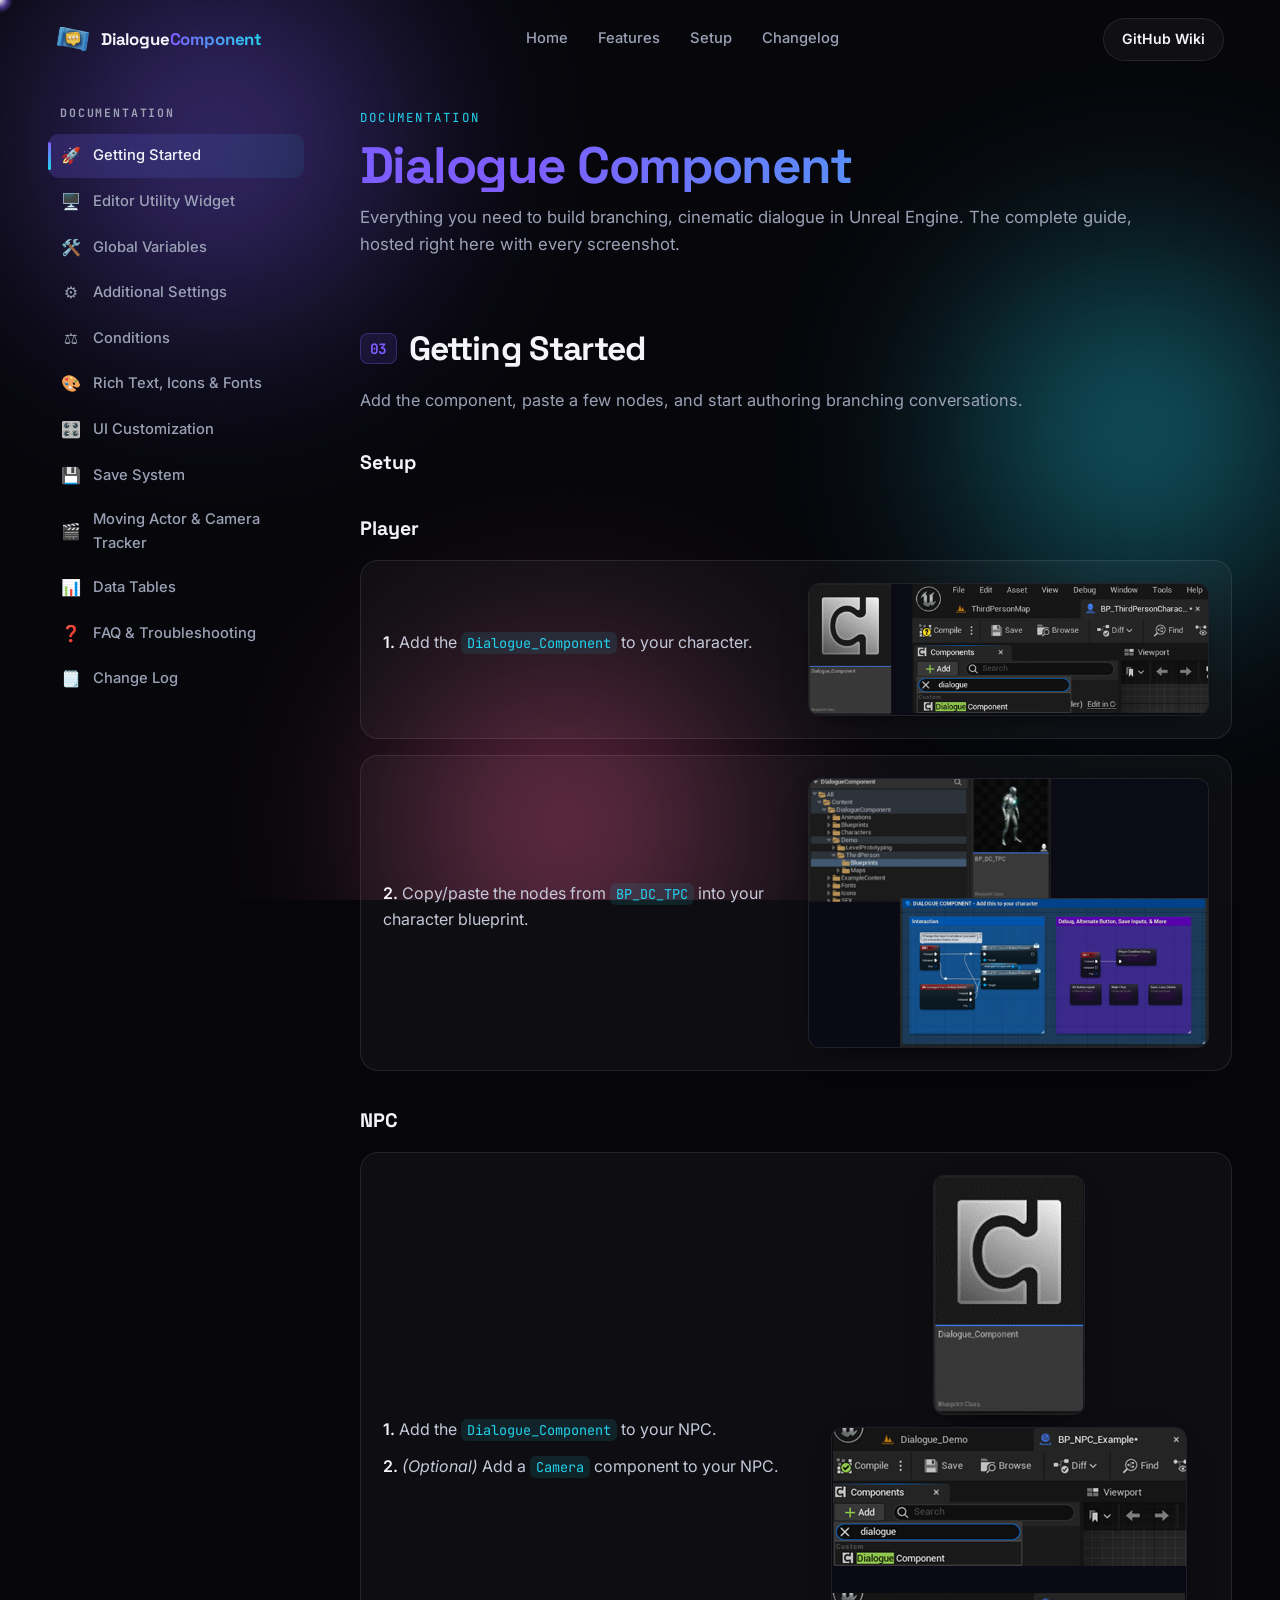
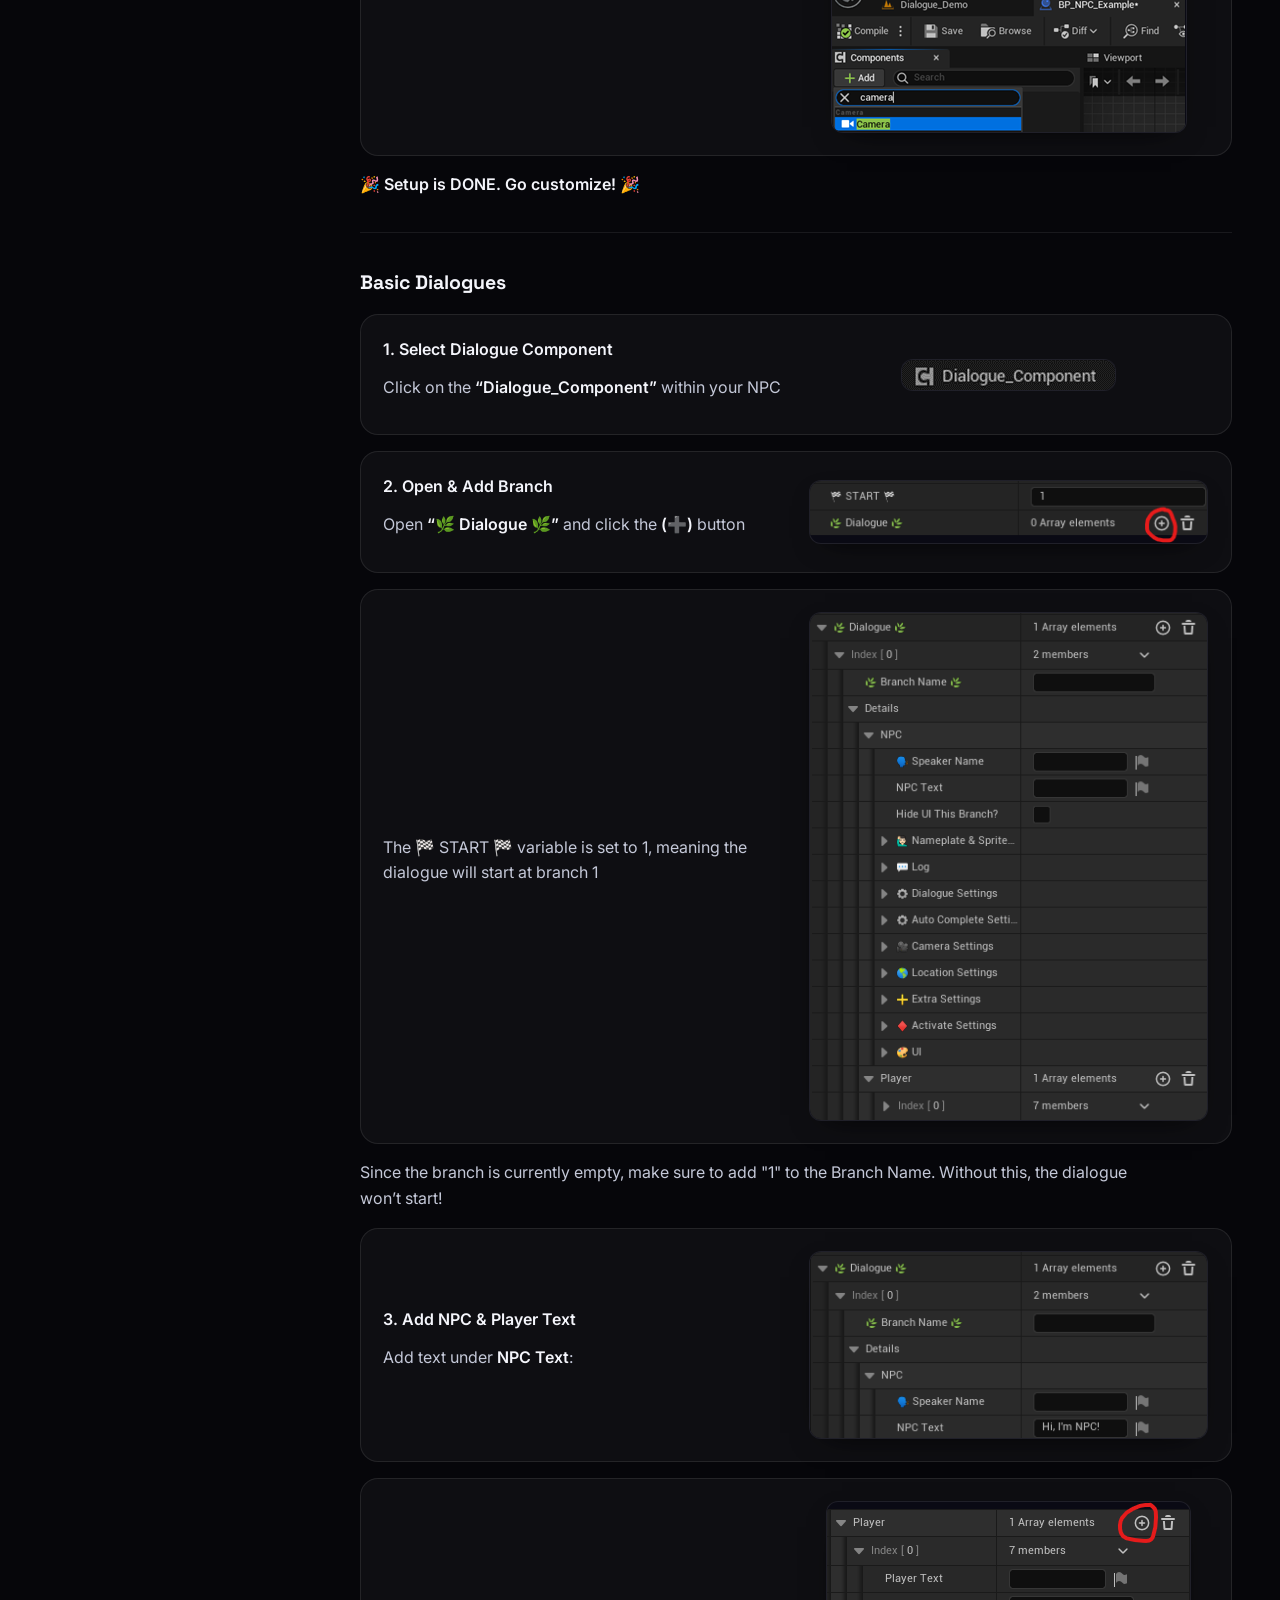
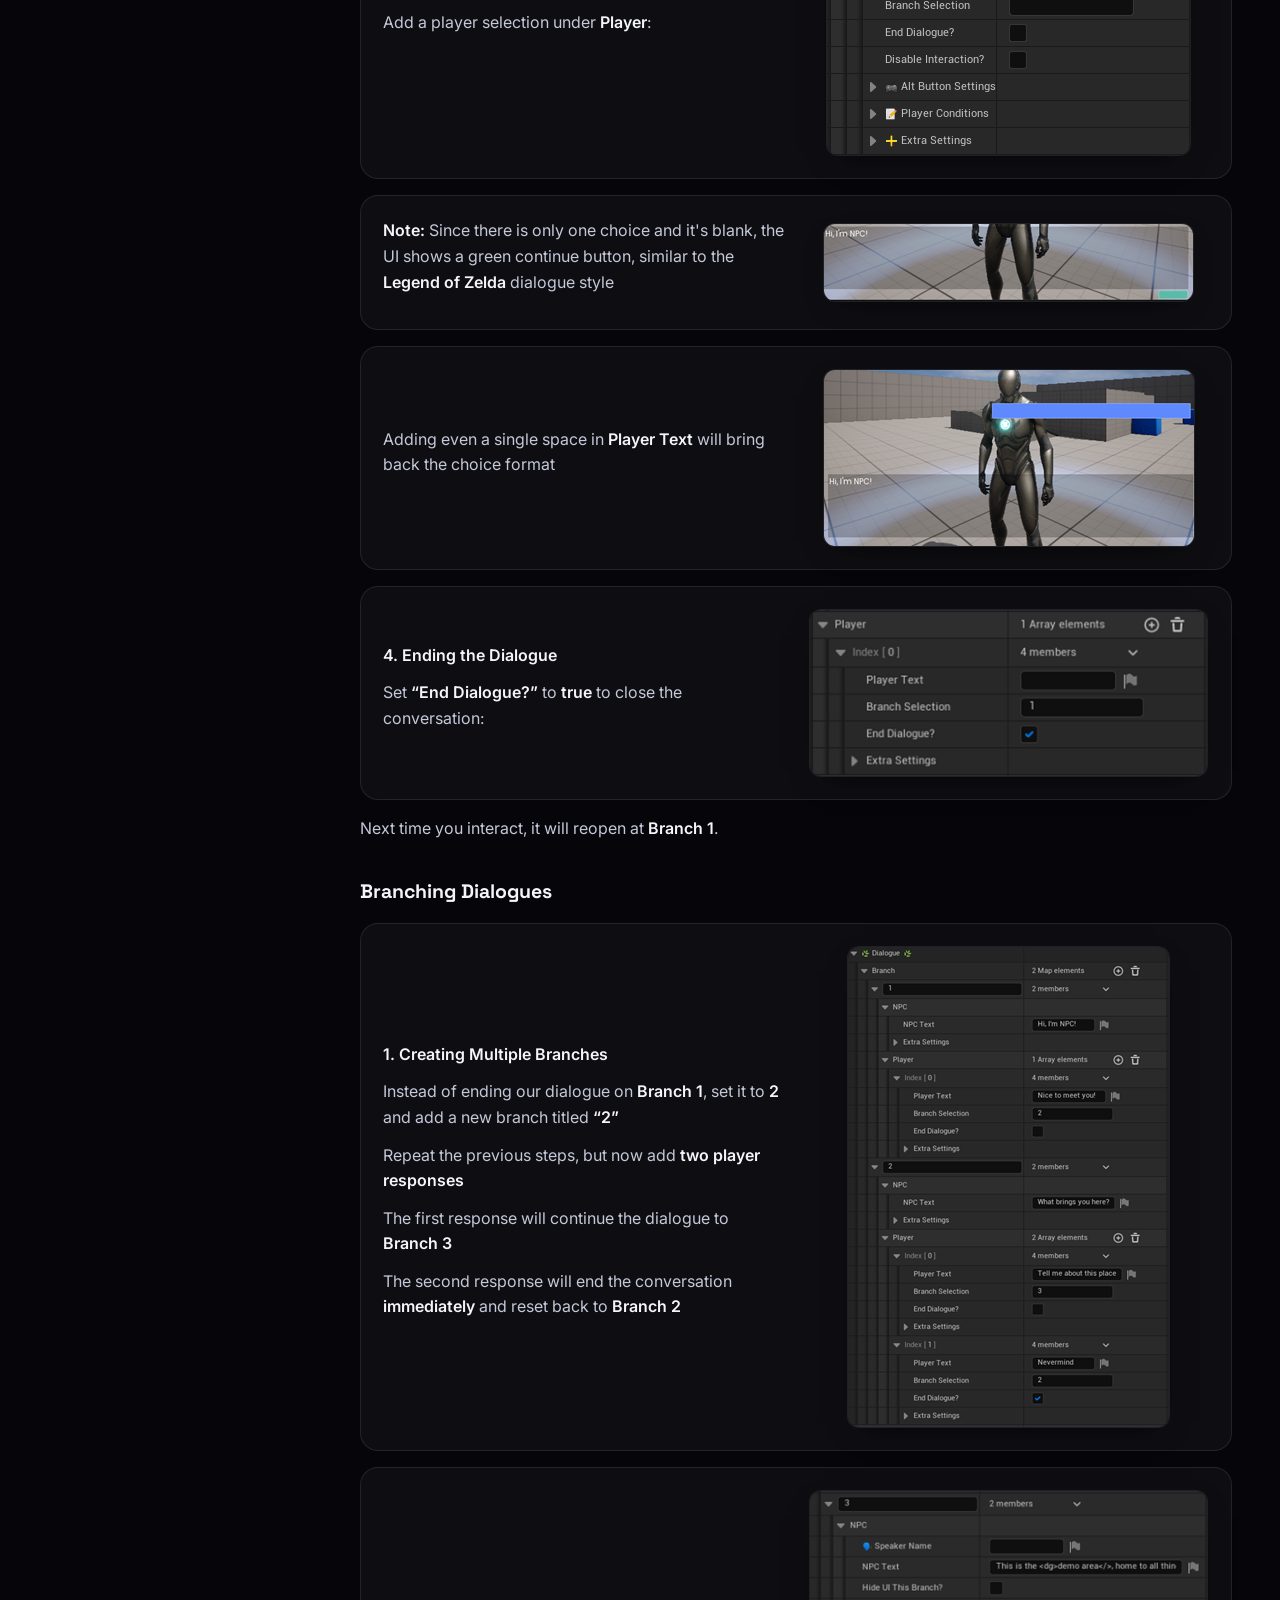
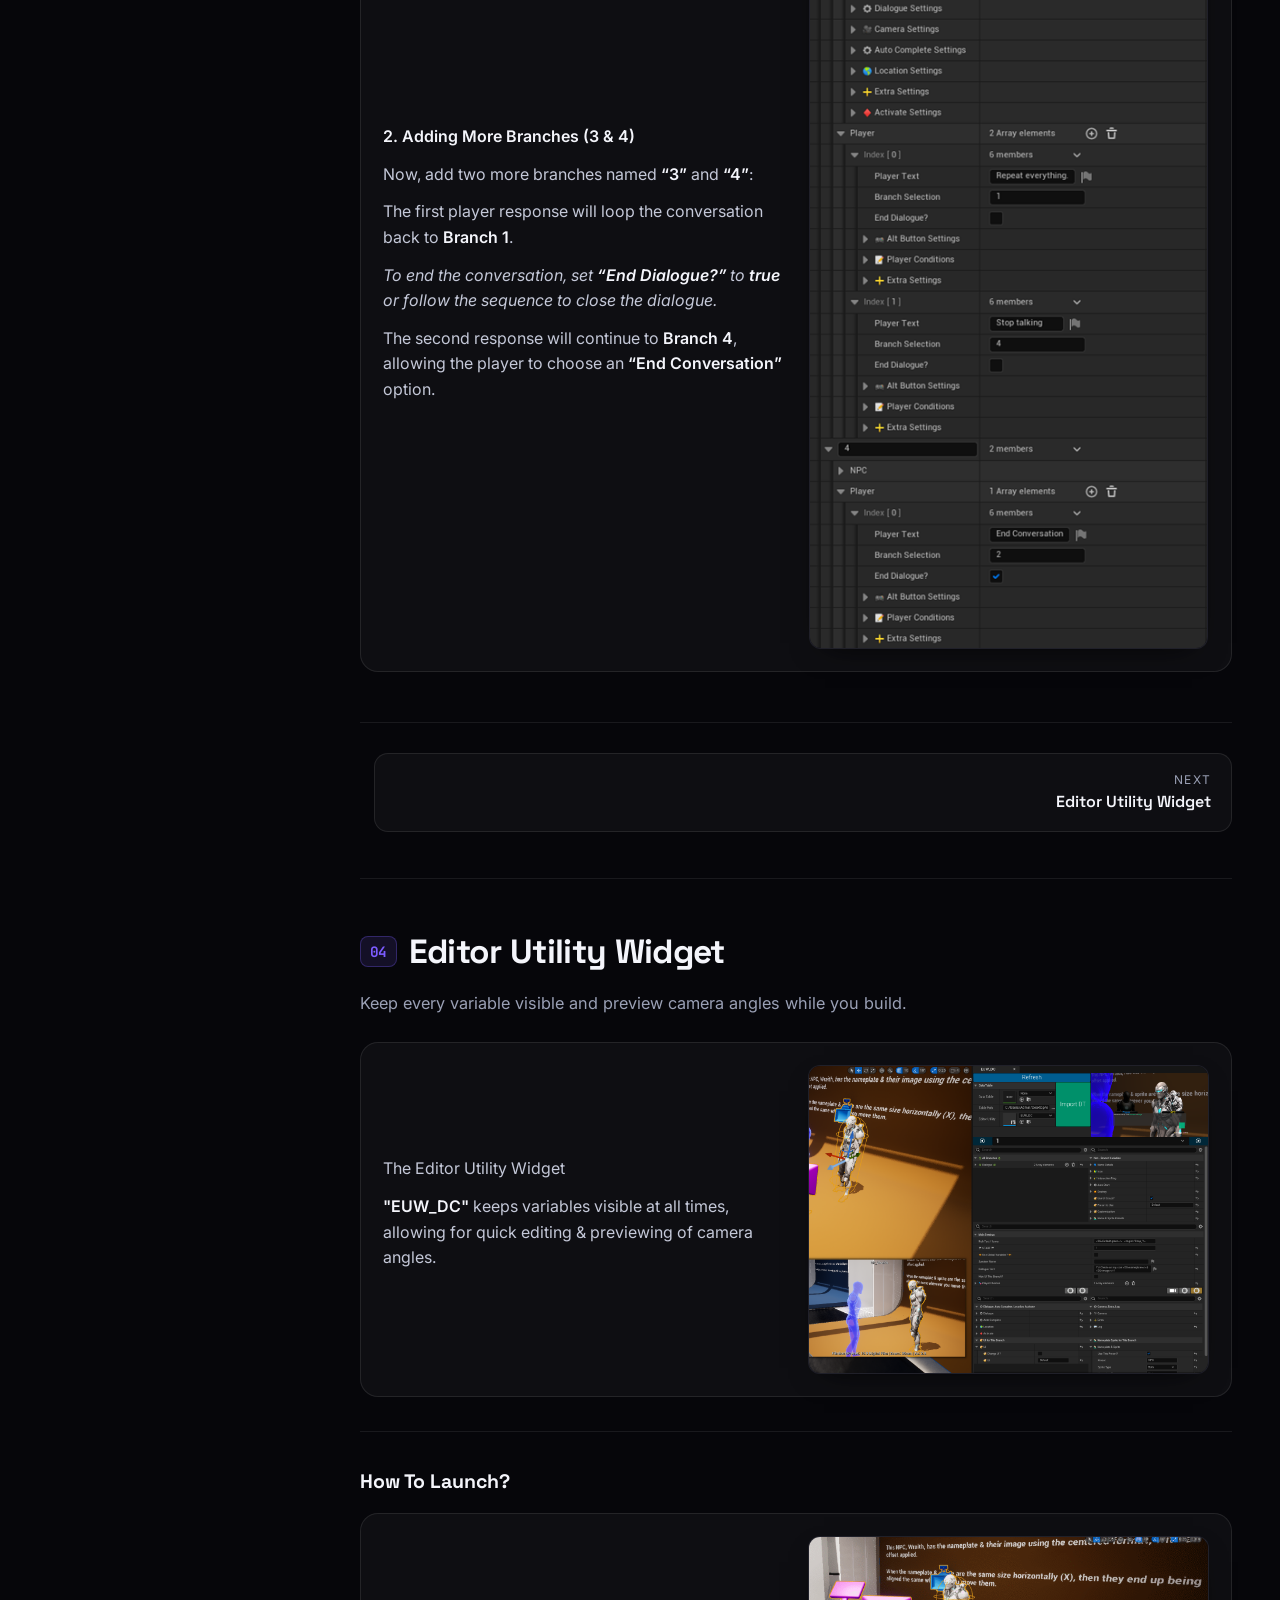
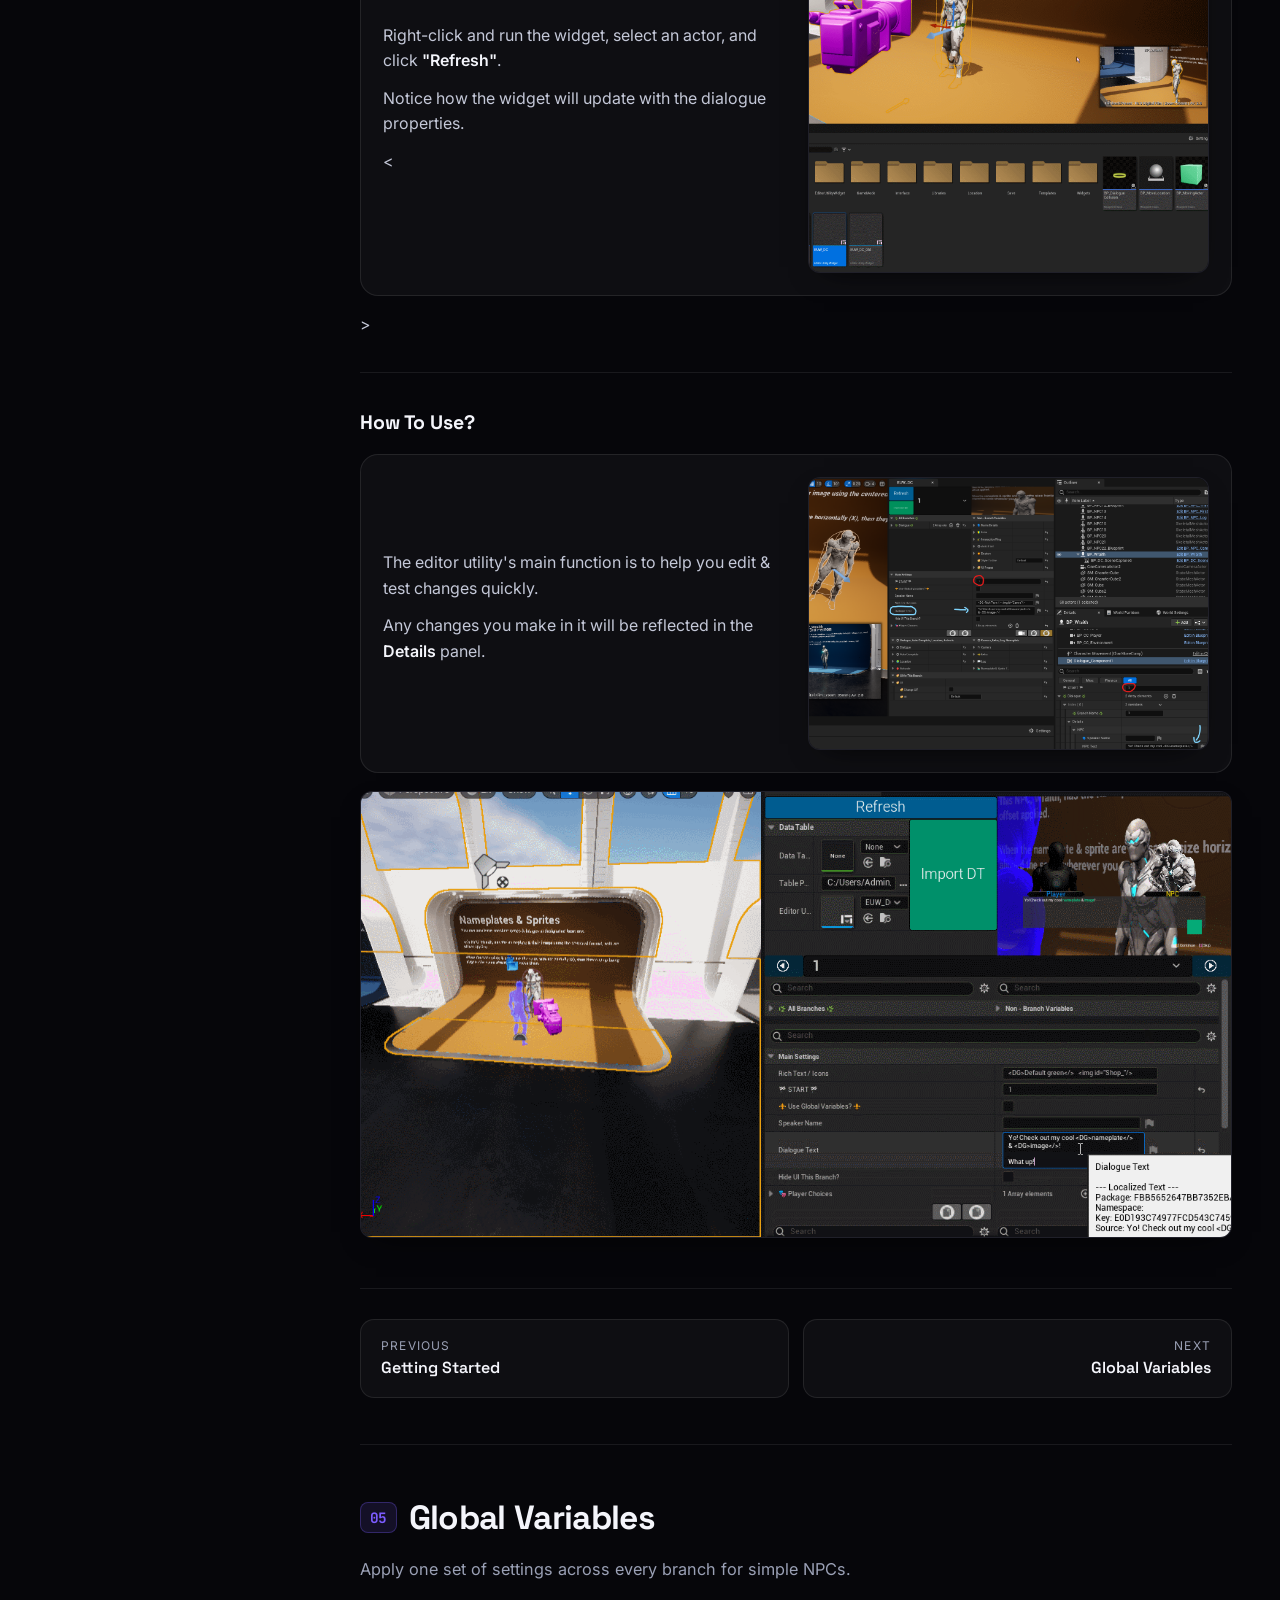
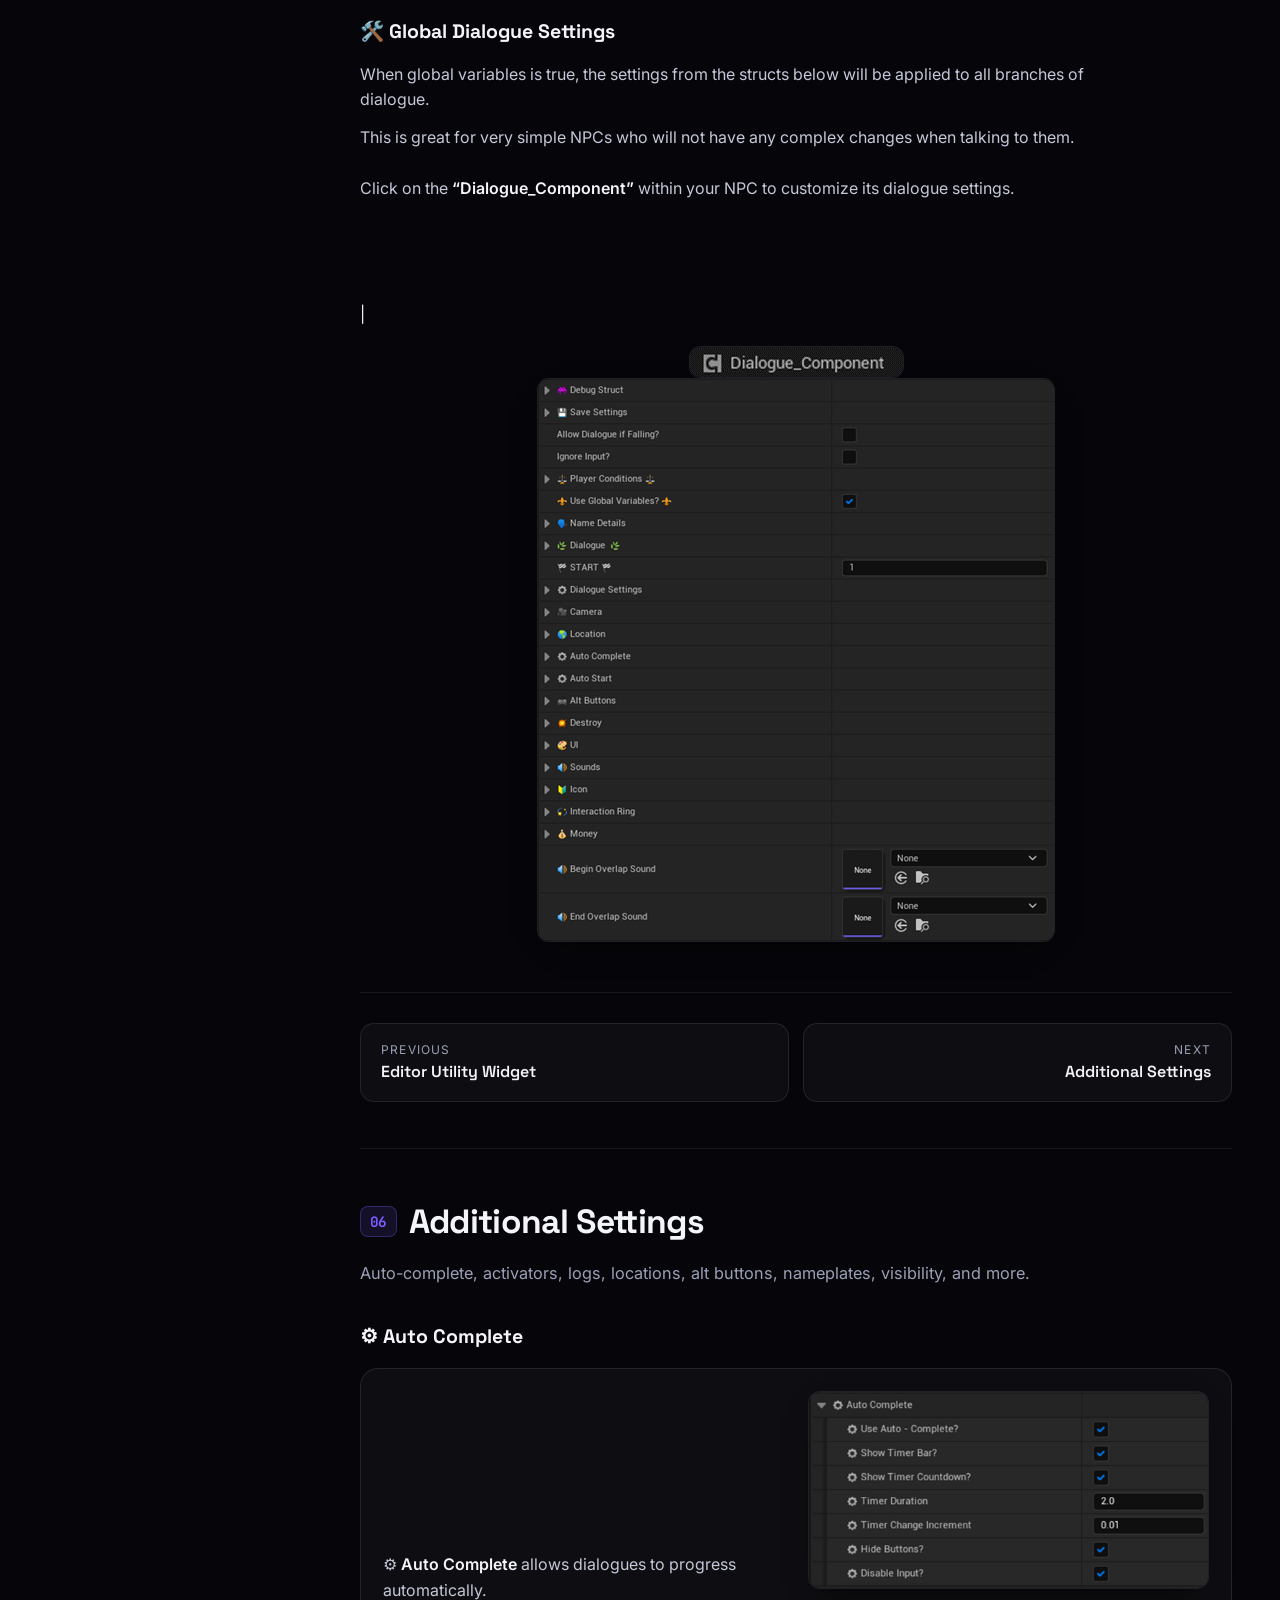
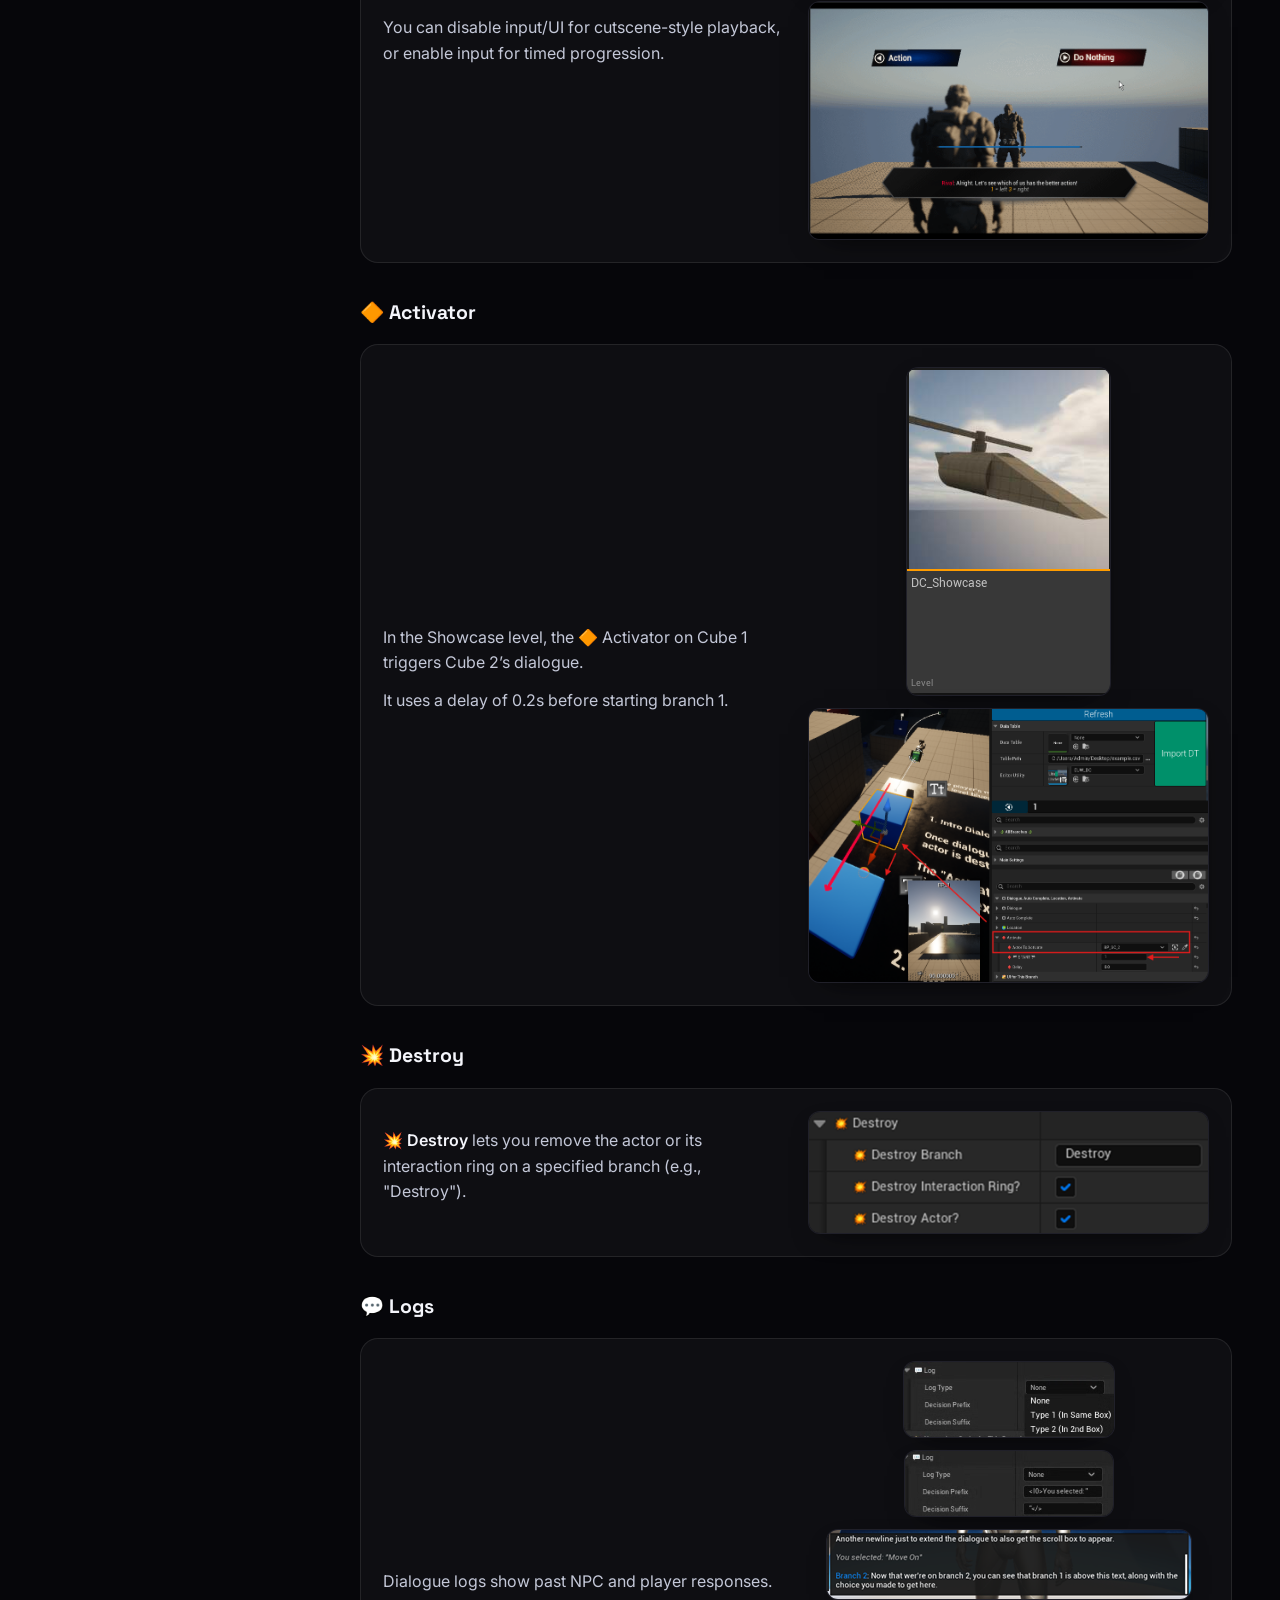
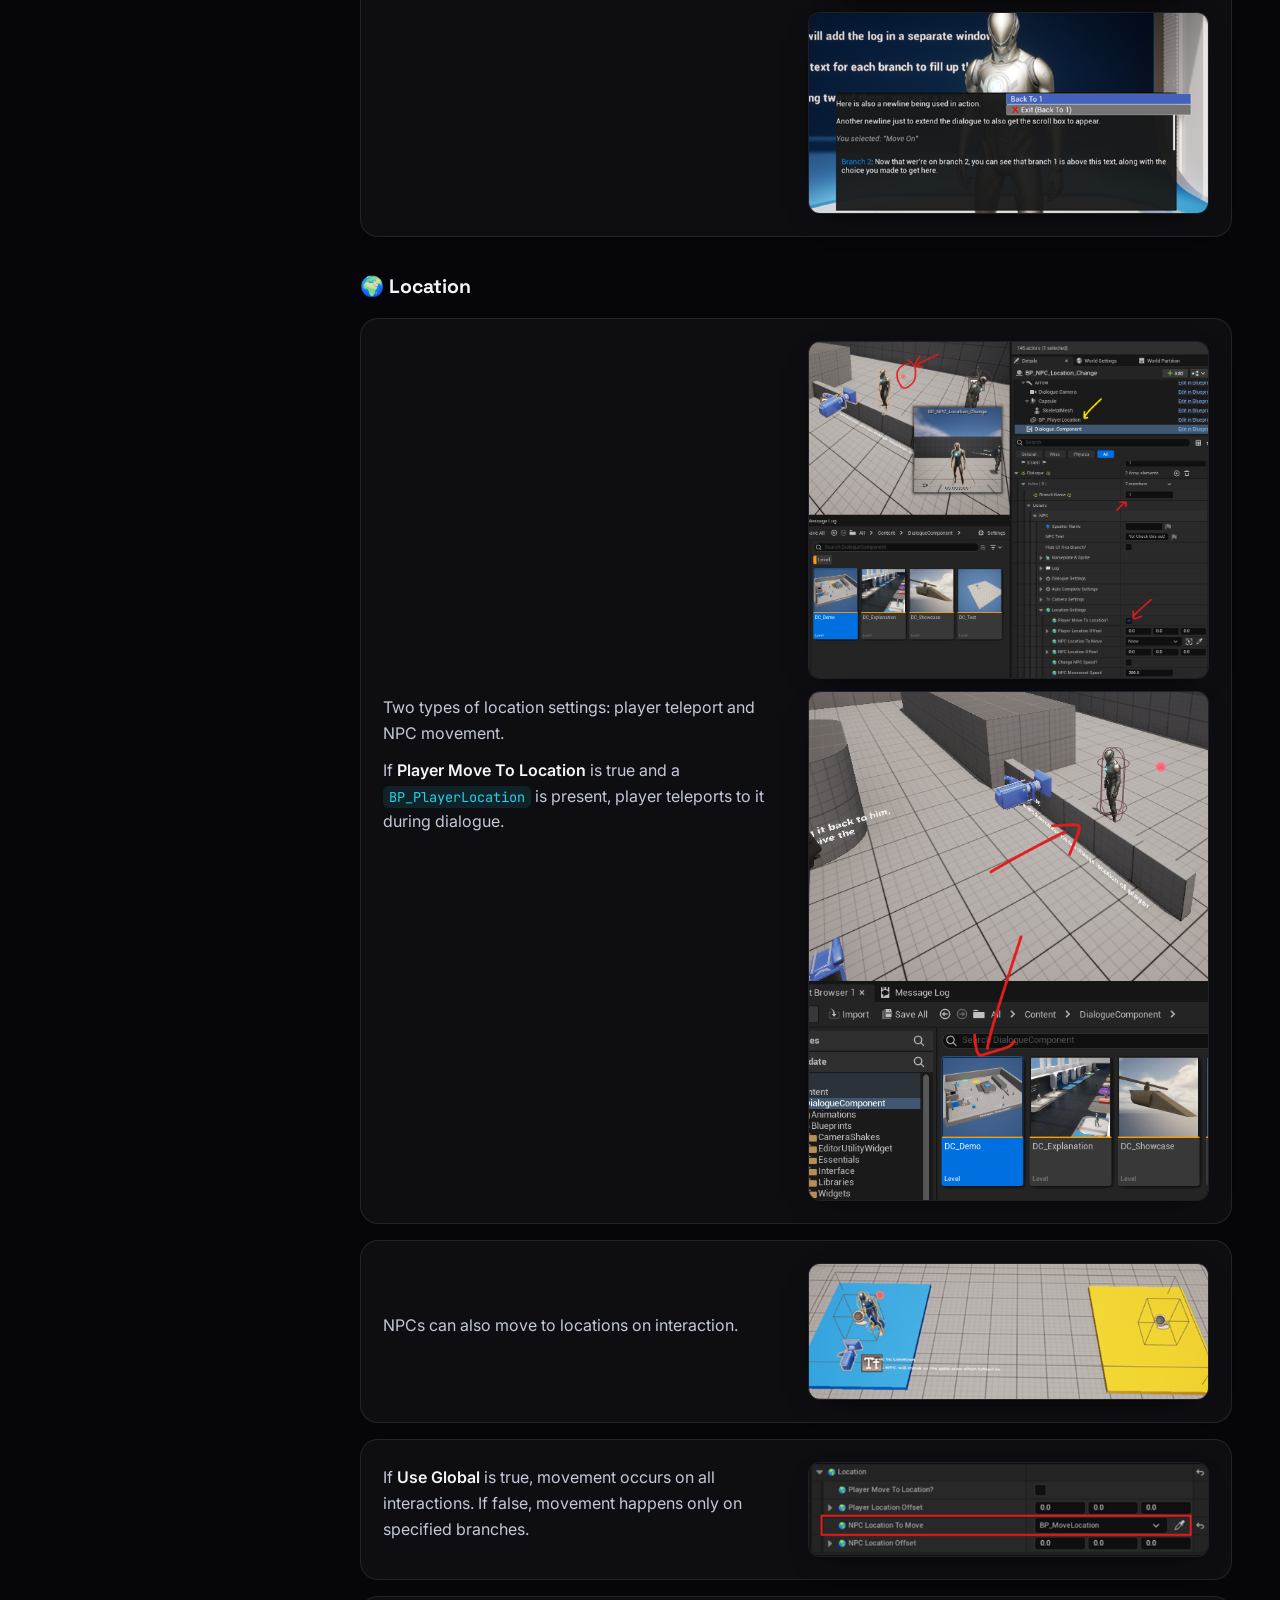
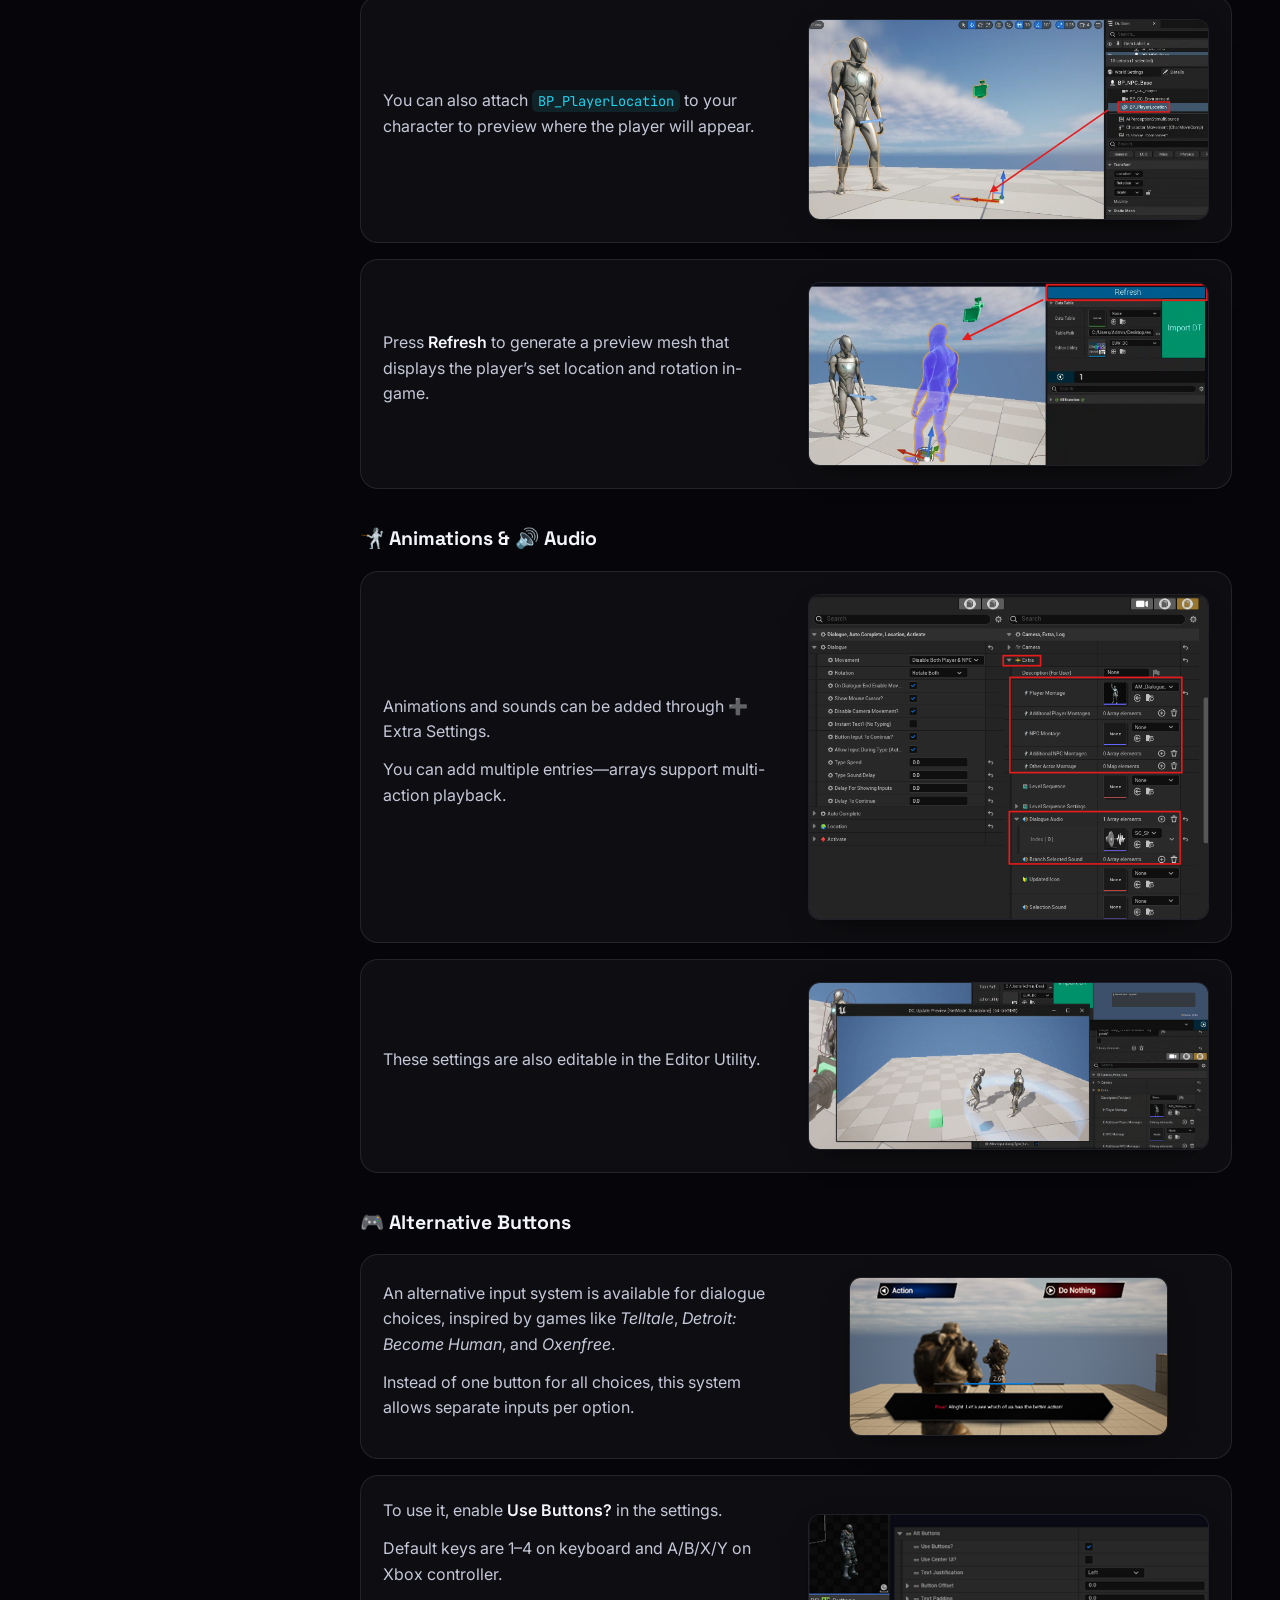
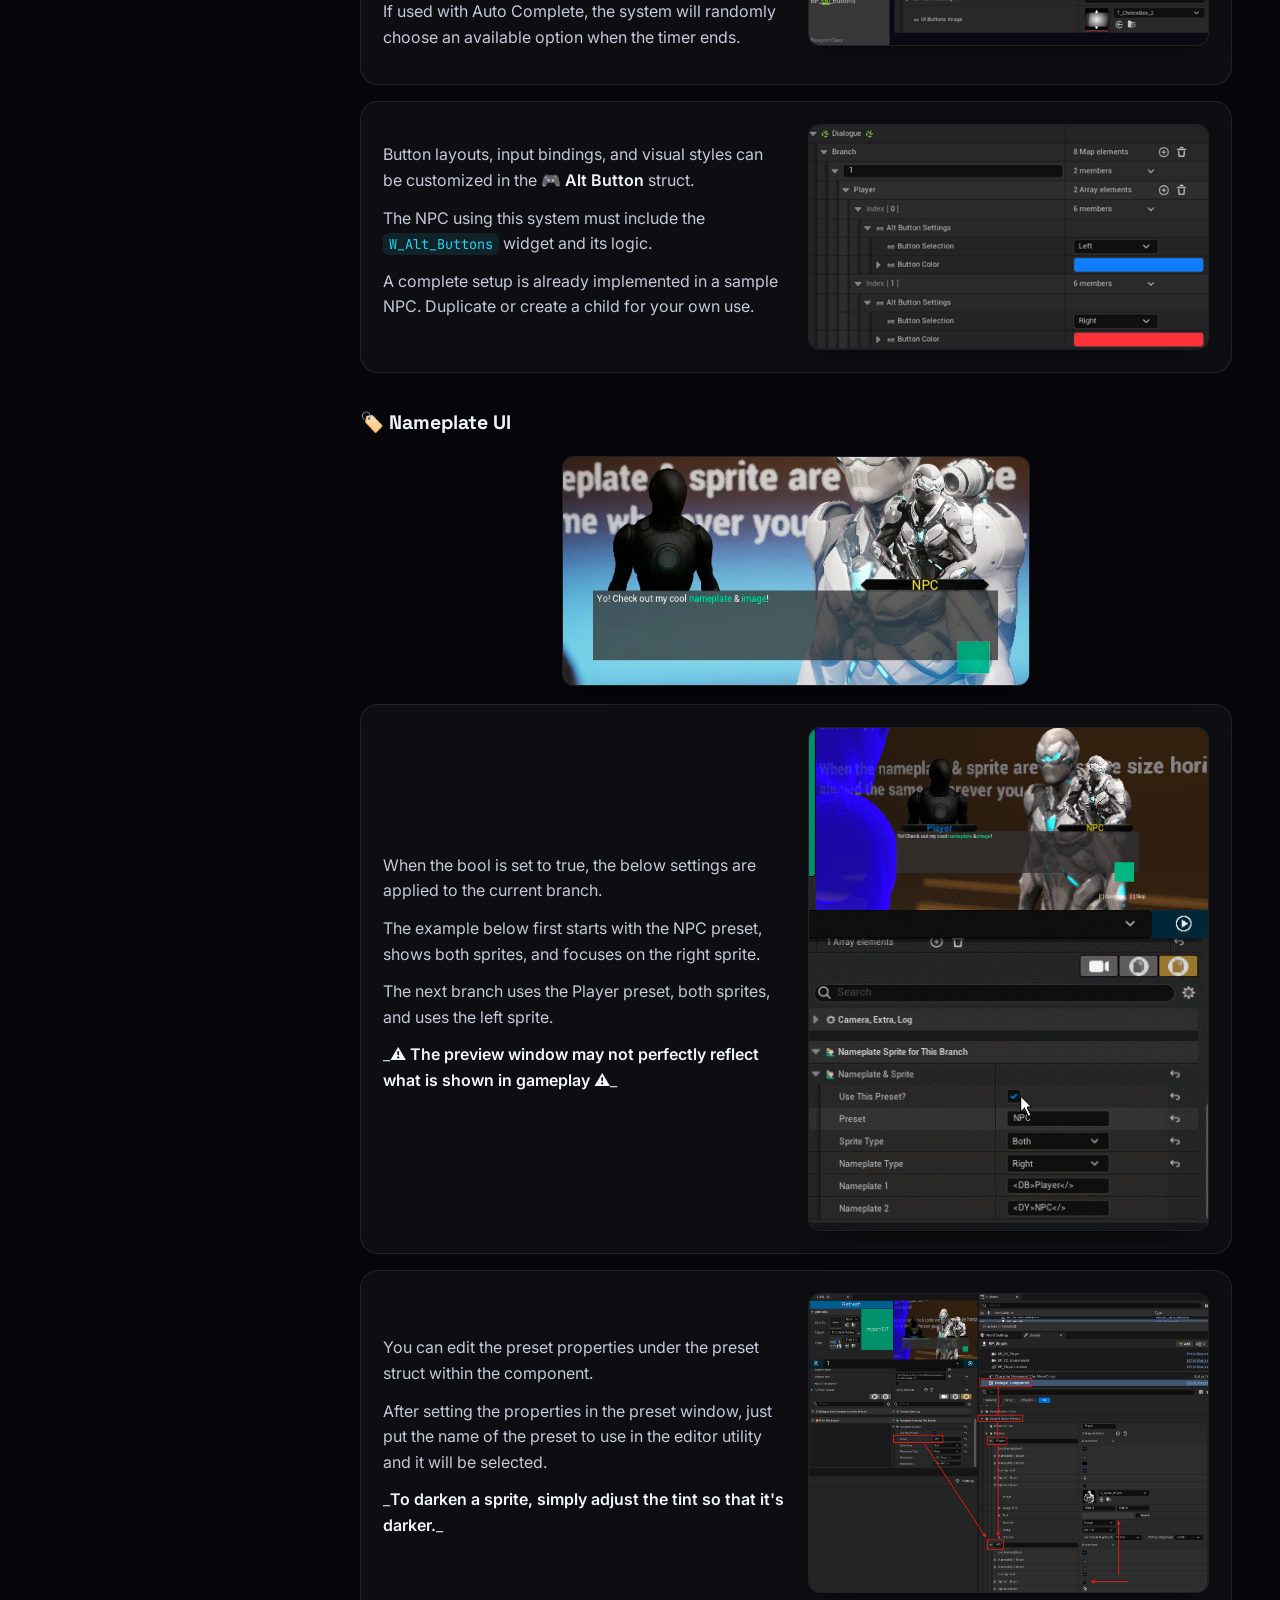
==== commit 1763474a: "Interleave docs text with images; remove cursor smoothing lag" ====
--- a/docs.html
+++ b/docs.html
@@ -74,22 +74,21 @@
 <h2><span class="num">03</span>Getting Started</h2>
 <p class="lede">Add the component, paste a few nodes, and start authoring branching conversations.</p>
 <h3>Setup</h3><h3>Player</h3><div class="doc-step"><div class="doc-step-text"><p><strong>1.</strong> Add the <code>Dialogue_Component</code> to your character.</p></div><div class="doc-step-media"><img class="doc-img" loading="lazy" src="assets/docs/cc31df1d-6f30-458b-b7b9-576687dab6be.png" data-full="assets/docs/cc31df1d-6f30-458b-b7b9-576687dab6be.png" alt=""></div></div><div class="doc-step"><div class="doc-step-text"><p><strong>2.</strong> Copy/paste the nodes from <code>BP_DC_TPC</code> into your character blueprint.</p></div><div class="doc-step-media"><img class="doc-img" loading="lazy" src="assets/docs/55ba980c-7224-4313-8641-efa486e8adce.png" data-full="assets/docs/55ba980c-7224-4313-8641-efa486e8adce.png" alt=""></div></div><h3>NPC</h3><div class="doc-step"><div class="doc-step-text"><p><strong>1.</strong> Add the <code>Dialogue_Component</code> to your NPC.</p><p><strong>2.</strong> <em>(Optional)</em> Add a <code>Camera</code> component to your NPC.</p></div><div class="doc-step-media"><img class="doc-img" loading="lazy" src="assets/docs/42f607da-d484-4281-9557-f38789693ae3.png" data-full="assets/docs/42f607da-d484-4281-9557-f38789693ae3.png" alt="">
-<img class="doc-img" loading="lazy" src="assets/docs/e133e31c-b07f-413a-9cf8-e8bc7c11a23b.png" data-full="assets/docs/e133e31c-b07f-413a-9cf8-e8bc7c11a23b.png" alt=""></div></div><p>🎉 <strong>Setup is DONE. Go customize!</strong> 🎉</p><hr><h3>Basic Dialogues</h3><div class="doc-step"><div class="doc-step-text"><p><strong>1. Select Dialogue Component</strong></p><p>Click on the <strong>“Dialogue_Component”</strong> within your NPC</p></div><div class="doc-step-media"><img class="doc-img" loading="lazy" src="assets/docs/50f5d569-8505-4ae7-800b-04694d76d310.png" data-full="assets/docs/50f5d569-8505-4ae7-800b-04694d76d310.png" alt="" style="max-width:700px"></div></div><div class="doc-step"><div class="doc-step-text"><p><strong>2. Open & Add Branch</strong></p><p>Open <strong>“🌿 Dialogue 🌿”</strong> and click the <strong>(➕)</strong> button</p></div><div class="doc-step-media"><img class="doc-img" loading="lazy" src="assets/docs/b659784c-9163-441d-bdad-c227173f7048.png" data-full="assets/docs/b659784c-9163-441d-bdad-c227173f7048.png" alt="" style="max-width:400px"></div></div><div class="doc-step"><div class="doc-step-text"><p>The 🏁 START 🏁 variable is set to 1, meaning the dialogue will start at branch 1</p></div><div class="doc-step-media"><img class="doc-img" loading="lazy" src="assets/docs/26d03080-061a-4cc3-8d46-83f8b9d6e992.png" data-full="assets/docs/26d03080-061a-4cc3-8d46-83f8b9d6e992.png" alt="" style="max-width:400px"></div></div><p>Since the branch is currently empty, make sure to add "1" to the Branch Name. Without this, the dialogue won’t start!</p><div class="doc-step"><div class="doc-step-text"><p><strong>3. Add NPC & Player Text</strong></p><p>Add text under <strong>NPC Text</strong>:</p></div><div class="doc-step-media"><img class="doc-img" loading="lazy" src="assets/docs/0742f382-5f42-486e-8a01-dd7d15aeef5f.png" data-full="assets/docs/0742f382-5f42-486e-8a01-dd7d15aeef5f.png" alt="" style="max-width:400px"></div></div><div class="doc-step"><div class="doc-step-text"><p>Add a player selection under <strong>Player</strong>:</p></div><div class="doc-step-media"><img class="doc-img" loading="lazy" src="assets/docs/545d1507-81e7-4a77-84f1-067347eeb10a.png" data-full="assets/docs/545d1507-81e7-4a77-84f1-067347eeb10a.png" alt="" style="max-width:400px"></div></div><div class="doc-step"><div class="doc-step-text"><p><strong>Note:</strong> Since there is only one choice and it's blank, the UI shows a green continue button, similar to the <strong>Legend of Zelda</strong> dialogue style</p></div><div class="doc-step-media"><img class="doc-img" loading="lazy" src="assets/docs/1c44c50f-946d-4498-b28c-c80130bc57a5.png" data-full="assets/docs/1c44c50f-946d-4498-b28c-c80130bc57a5.png" alt="" style="max-width:400px"></div></div><div class="doc-step"><div class="doc-step-text"><p>Adding even a single space in <strong>Player Text</strong> will bring back the choice format</p></div><div class="doc-step-media"><img class="doc-img" loading="lazy" src="assets/docs/2c1ad14d-888a-4490-b234-c77b3c22401a.png" data-full="assets/docs/2c1ad14d-888a-4490-b234-c77b3c22401a.png" alt="" style="max-width:400px"></div></div><div class="doc-step"><div class="doc-step-text"><p><strong>4. Ending the Dialogue</strong></p><p>Set <strong>“End Dialogue?”</strong> to <strong>true</strong> to close the conversation:</p></div><div class="doc-step-media"><img class="doc-img" loading="lazy" src="assets/docs/23d9c44f-264a-4edc-b87c-712b126b2da4.png" data-full="assets/docs/23d9c44f-264a-4edc-b87c-712b126b2da4.png" alt="" style="max-width:400px"></div></div><p>Next time you interact, it will reopen at <strong>Branch 1</strong>.</p><h3>Branching Dialogues</h3><div class="doc-step"><div class="doc-step-text"><p><strong>1. Creating Multiple Branches</strong></p><p>Instead of ending our dialogue on <strong>Branch 1</strong>, set it to <strong>2</strong> and add a new branch titled <strong>“2”</strong></p><p>Repeat the previous steps, but now add <strong>two player responses</strong></p><p>The first response will continue the dialogue to <strong>Branch 3</strong></p><p>The second response will end the conversation <strong>immediately</strong> and reset back to <strong>Branch 2</strong></p></div><div class="doc-step-media"><img class="doc-img" loading="lazy" src="assets/docs/c572ceaa-fb52-4f46-9d09-af0504b194f6.png" data-full="assets/docs/c572ceaa-fb52-4f46-9d09-af0504b194f6.png" alt="" style="max-width:400px"></div></div><div class="doc-step"><div class="doc-step-text"><p><strong>2. Adding More Branches (3 & 4)</strong></p><p>Now, add two more branches named <strong>“3”</strong> and <strong>“4”</strong>:</p><p>The first player response will loop the conversation back to <strong>Branch 1</strong>.</p><p><em>To end the conversation, set <strong>“End Dialogue?”</strong> to <strong>true</strong> or follow the sequence to close the dialogue.</em></p><p>The second response will continue to <strong>Branch 4</strong>, allowing the player to choose an <strong>“End Conversation”</strong> option.</p></div><div class="doc-step-media"><img class="doc-img" loading="lazy" src="assets/docs/aa7383f2-cae2-43d2-9240-c2d64f4daead.png" data-full="assets/docs/aa7383f2-cae2-43d2-9240-c2d64f4daead.png" alt="" style="max-width:400px"></div></div>
+<img class="doc-img" loading="lazy" src="assets/docs/e133e31c-b07f-413a-9cf8-e8bc7c11a23b.png" data-full="assets/docs/e133e31c-b07f-413a-9cf8-e8bc7c11a23b.png" alt=""></div></div><p>🎉 <strong>Setup is DONE. Go customize!</strong> 🎉</p><hr><h3>Basic Dialogues</h3><div class="doc-step"><div class="doc-step-text"><p><strong>1. Select Dialogue Component</strong></p><p>Click on the <strong>“Dialogue_Component”</strong> within your NPC</p></div><div class="doc-step-media"><img class="doc-img" loading="lazy" src="assets/docs/50f5d569-8505-4ae7-800b-04694d76d310.png" data-full="assets/docs/50f5d569-8505-4ae7-800b-04694d76d310.png" alt="" style="max-width:700px"></div></div><div class="doc-step"><div class="doc-step-text"><p><strong>2. Open & Add Branch</strong></p><p>Open <strong>“🌿 Dialogue 🌿”</strong> and click the <strong>(➕)</strong> button</p></div><div class="doc-step-media"><img class="doc-img" loading="lazy" src="assets/docs/b659784c-9163-441d-bdad-c227173f7048.png" data-full="assets/docs/b659784c-9163-441d-bdad-c227173f7048.png" alt="" style="max-width:400px"></div></div><div class="doc-step"><div class="doc-step-text"><p>The 🏁 START 🏁 variable is set to 1, meaning the dialogue will start at branch 1</p></div><div class="doc-step-media"><img class="doc-img" loading="lazy" src="assets/docs/26d03080-061a-4cc3-8d46-83f8b9d6e992.png" data-full="assets/docs/26d03080-061a-4cc3-8d46-83f8b9d6e992.png" alt="" style="max-width:400px"></div></div><div class="doc-text-block"><p>Since the branch is currently empty, make sure to add "1" to the Branch Name. Without this, the dialogue won’t start!</p></div><div class="doc-step"><div class="doc-step-text"><p><strong>3. Add NPC & Player Text</strong></p><p>Add text under <strong>NPC Text</strong>:</p></div><div class="doc-step-media"><img class="doc-img" loading="lazy" src="assets/docs/0742f382-5f42-486e-8a01-dd7d15aeef5f.png" data-full="assets/docs/0742f382-5f42-486e-8a01-dd7d15aeef5f.png" alt="" style="max-width:400px"></div></div><div class="doc-step"><div class="doc-step-text"><p>Add a player selection under <strong>Player</strong>:</p></div><div class="doc-step-media"><img class="doc-img" loading="lazy" src="assets/docs/545d1507-81e7-4a77-84f1-067347eeb10a.png" data-full="assets/docs/545d1507-81e7-4a77-84f1-067347eeb10a.png" alt="" style="max-width:400px"></div></div><div class="doc-step"><div class="doc-step-text"><p><strong>Note:</strong> Since there is only one choice and it's blank, the UI shows a green continue button, similar to the <strong>Legend of Zelda</strong> dialogue style</p></div><div class="doc-step-media"><img class="doc-img" loading="lazy" src="assets/docs/1c44c50f-946d-4498-b28c-c80130bc57a5.png" data-full="assets/docs/1c44c50f-946d-4498-b28c-c80130bc57a5.png" alt="" style="max-width:400px"></div></div><div class="doc-step"><div class="doc-step-text"><p>Adding even a single space in <strong>Player Text</strong> will bring back the choice format</p></div><div class="doc-step-media"><img class="doc-img" loading="lazy" src="assets/docs/2c1ad14d-888a-4490-b234-c77b3c22401a.png" data-full="assets/docs/2c1ad14d-888a-4490-b234-c77b3c22401a.png" alt="" style="max-width:400px"></div></div><div class="doc-step"><div class="doc-step-text"><p><strong>4. Ending the Dialogue</strong></p><p>Set <strong>“End Dialogue?”</strong> to <strong>true</strong> to close the conversation:</p></div><div class="doc-step-media"><img class="doc-img" loading="lazy" src="assets/docs/23d9c44f-264a-4edc-b87c-712b126b2da4.png" data-full="assets/docs/23d9c44f-264a-4edc-b87c-712b126b2da4.png" alt="" style="max-width:400px"></div></div><div class="doc-text-block"><p>Next time you interact, it will reopen at <strong>Branch 1</strong>.</p></div><h3>Branching Dialogues</h3><div class="doc-step"><div class="doc-step-text"><p><strong>1. Creating Multiple Branches</strong></p><p>Instead of ending our dialogue on <strong>Branch 1</strong>, set it to <strong>2</strong> and add a new branch titled <strong>“2”</strong></p><p>Repeat the previous steps, but now add <strong>two player responses</strong></p><p>The first response will continue the dialogue to <strong>Branch 3</strong></p><p>The second response will end the conversation <strong>immediately</strong> and reset back to <strong>Branch 2</strong></p></div><div class="doc-step-media"><img class="doc-img" loading="lazy" src="assets/docs/c572ceaa-fb52-4f46-9d09-af0504b194f6.png" data-full="assets/docs/c572ceaa-fb52-4f46-9d09-af0504b194f6.png" alt="" style="max-width:400px"></div></div><div class="doc-step"><div class="doc-step-text"><p><strong>2. Adding More Branches (3 & 4)</strong></p><p>Now, add two more branches named <strong>“3”</strong> and <strong>“4”</strong>:</p><p>The first player response will loop the conversation back to <strong>Branch 1</strong>.</p><p><em>To end the conversation, set <strong>“End Dialogue?”</strong> to <strong>true</strong> or follow the sequence to close the dialogue.</em></p><p>The second response will continue to <strong>Branch 4</strong>, allowing the player to choose an <strong>“End Conversation”</strong> option.</p></div><div class="doc-step-media"><img class="doc-img" loading="lazy" src="assets/docs/aa7383f2-cae2-43d2-9240-c2d64f4daead.png" data-full="assets/docs/aa7383f2-cae2-43d2-9240-c2d64f4daead.png" alt="" style="max-width:400px"></div></div>
 <div class="doc-pager"><span></span><a class="next" href="#editor"><span>Next</span><b>Editor Utility Widget</b></a></div>
 </section>
 
 <section class="doc-section" id="editor">
 <h2><span class="num">04</span>Editor Utility Widget</h2>
 <p class="lede">Keep every variable visible and preview camera angles while you build.</p>
-<div class="doc-step"><div class="doc-step-text"><p>The Editor Utility Widget</p><p><strong>"EUW_DC"</strong> keeps variables visible at all times, allowing for quick editing & previewing of camera angles.</p></div><div class="doc-step-media"><img class="doc-img" loading="lazy" src="assets/docs/b4a2bf69-1705-440e-a207-60d74b8d499c.png" data-full="assets/docs/b4a2bf69-1705-440e-a207-60d74b8d499c.png" alt=""></div></div><hr><h3>How To Launch?</h3><div class="doc-step"><div class="doc-step-text"><p>Right-click and run the widget, select an actor, and click <strong>"Refresh"</strong>.</p><p>Notice how the widget will update with the dialogue properties.</p></div><div class="doc-step-media"><img class="doc-img" loading="lazy" src="assets/docs/8e50c7d5-0080-4a40-b8b8-2554392ff5bc.gif" data-full="assets/docs/8e50c7d5-0080-4a40-b8b8-2554392ff5bc.gif" alt="GIF 6-5-2025 6-40-48 PM"></div></div><hr><h3>How To Use?</h3><div class="doc-step"><div class="doc-step-text"><p>The editor utility's main function is to help you edit & test changes quickly.</p><p>Any changes you make in it will be reflected in the <strong>Details</strong> panel.</p></div><div class="doc-step-media"><img class="doc-img" loading="lazy" src="assets/docs/549f2f04-3f32-4ca8-a737-6d0ebb5d379b.png" data-full="assets/docs/549f2f04-3f32-4ca8-a737-6d0ebb5d379b.png" alt=""></div></div><div class="doc-figure"><img class="doc-img" loading="lazy" src="assets/docs/04033f49-fb16-48ac-a82c-86ac9ebd2d8f.gif" data-full="assets/docs/04033f49-fb16-48ac-a82c-86ac9ebd2d8f.gif" alt="GIF 6-5-2025 6-46-42 PM"></div>
+<div class="doc-step"><div class="doc-step-text"><p>The Editor Utility Widget</p><p><strong>"EUW_DC"</strong> keeps variables visible at all times, allowing for quick editing & previewing of camera angles.</p></div><div class="doc-step-media"><img class="doc-img" loading="lazy" src="assets/docs/b4a2bf69-1705-440e-a207-60d74b8d499c.png" data-full="assets/docs/b4a2bf69-1705-440e-a207-60d74b8d499c.png" alt=""></div></div><hr><h3>How To Launch?</h3><div class="doc-step"><div class="doc-step-text"><p>Right-click and run the widget, select an actor, and click <strong>"Refresh"</strong>.</p><p>Notice how the widget will update with the dialogue properties.</p><p><</p></div><div class="doc-step-media"><img class="doc-img" loading="lazy" src="assets/docs/8e50c7d5-0080-4a40-b8b8-2554392ff5bc.gif" data-full="assets/docs/8e50c7d5-0080-4a40-b8b8-2554392ff5bc.gif" alt="GIF 6-5-2025 6-40-48 PM"></div></div><div class="doc-text-block"><p>></p></div><hr><h3>How To Use?</h3><div class="doc-step"><div class="doc-step-text"><p>The editor utility's main function is to help you edit & test changes quickly.</p><p>Any changes you make in it will be reflected in the <strong>Details</strong> panel.</p></div><div class="doc-step-media"><img class="doc-img" loading="lazy" src="assets/docs/549f2f04-3f32-4ca8-a737-6d0ebb5d379b.png" data-full="assets/docs/549f2f04-3f32-4ca8-a737-6d0ebb5d379b.png" alt=""></div></div><div class="doc-figure"><img class="doc-img" loading="lazy" src="assets/docs/04033f49-fb16-48ac-a82c-86ac9ebd2d8f.gif" data-full="assets/docs/04033f49-fb16-48ac-a82c-86ac9ebd2d8f.gif" alt="GIF 6-5-2025 6-46-42 PM"></div>
 <div class="doc-pager"><a class="prev" href="#getting-started"><span>Previous</span><b>Getting Started</b></a><a class="next" href="#global"><span>Next</span><b>Global Variables</b></a></div>
 </section>
 
 <section class="doc-section" id="global">
 <h2><span class="num">05</span>Global Variables</h2>
 <p class="lede">Apply one set of settings across every branch for simple NPCs.</p>
-<h3>🛠️ Global Dialogue Settings</h3><p>When global variables is true, the settings from the structs below will be applied to all branches of dialogue.</p><p>This is great for very simple NPCs who will not have any complex changes when talking to them.  <br><br> Click on the <strong>“Dialogue_Component”</strong> within your NPC to customize its dialogue settings. <br><br> <p align="center"></p><br><br> <p align="center"></p> |</p><div class="doc-figure"><img class="doc-img" loading="lazy" src="assets/docs/8be29527-2db8-41f9-9e24-78fa174ffb65.png" data-full="assets/docs/8be29527-2db8-41f9-9e24-78fa174ffb65.png" alt="">
-<img class="doc-img" loading="lazy" src="assets/docs/65881bf3-feb0-4186-b73f-4259ba9eaa35.png" data-full="assets/docs/65881bf3-feb0-4186-b73f-4259ba9eaa35.png" alt=""></div>
+<h3>🛠️ Global Dialogue Settings</h3><div class="doc-text-block"><p>When global variables is true, the settings from the structs below will be applied to all branches of dialogue.</p></div><p>This is great for very simple NPCs who will not have any complex changes when talking to them.  <br><br> Click on the <strong>“Dialogue_Component”</strong> within your NPC to customize its dialogue settings. <br><br> <p align="center"></p><br><br> <p align="center"></p> |</p><div class="doc-figure"><img class="doc-img" loading="lazy" src="assets/docs/8be29527-2db8-41f9-9e24-78fa174ffb65.png" data-full="assets/docs/8be29527-2db8-41f9-9e24-78fa174ffb65.png" alt=""><img class="doc-img" loading="lazy" src="assets/docs/65881bf3-feb0-4186-b73f-4259ba9eaa35.png" data-full="assets/docs/65881bf3-feb0-4186-b73f-4259ba9eaa35.png" alt=""></div>
 <div class="doc-pager"><a class="prev" href="#editor"><span>Previous</span><b>Editor Utility Widget</b></a><a class="next" href="#settings"><span>Next</span><b>Additional Settings</b></a></div>
 </section>
 
@@ -101,26 +100,8 @@
 <img class="doc-img" loading="lazy" src="assets/docs/1b9cb6e8-7554-4d34-9bd5-97605088628d.png" data-full="assets/docs/1b9cb6e8-7554-4d34-9bd5-97605088628d.png" alt=""></div></div><h3>💥 Destroy</h3><div class="doc-step"><div class="doc-step-text"><p>💥 <strong>Destroy</strong> lets you remove the actor or its interaction ring on a specified branch (e.g., "Destroy").</p></div><div class="doc-step-media"><img class="doc-img" loading="lazy" src="assets/docs/16c94541-489b-4bc4-9e22-5b000ca512c3.png" data-full="assets/docs/16c94541-489b-4bc4-9e22-5b000ca512c3.png" alt=""></div></div><h3>💬 Logs</h3><div class="doc-step"><div class="doc-step-text"><p>Dialogue logs show past NPC and player responses.</p></div><div class="doc-step-media"><img class="doc-img" loading="lazy" src="assets/docs/e83bc512-dc55-42aa-8104-9633d88f8ff0.png" data-full="assets/docs/e83bc512-dc55-42aa-8104-9633d88f8ff0.png" alt="">
 <img class="doc-img" loading="lazy" src="assets/docs/af6eacf9-6195-417f-846d-312f024f2f5a.png" data-full="assets/docs/af6eacf9-6195-417f-846d-312f024f2f5a.png" alt="">
 <img class="doc-img" loading="lazy" src="assets/docs/4defd179-4ae6-4391-9964-b4bc324e656f.png" data-full="assets/docs/4defd179-4ae6-4391-9964-b4bc324e656f.png" alt="">
-<img class="doc-img" loading="lazy" src="assets/docs/52dde1de-fadf-4707-b54f-760a71f1c062.png" data-full="assets/docs/52dde1de-fadf-4707-b54f-760a71f1c062.png" alt=""></div></div><h3>🌍 Location</h3><div class="doc-step"><div class="doc-step-text"><p>Two types of location settings: player teleport and NPC movement.</p><p>If <strong>Player Move To Location</strong> is true and a <code>BP_PlayerLocation</code> is present, player teleports to it during dialogue.</p><p>NPCs can also move to locations on interaction.</p><p>If <strong>Use Global</strong> is true, movement occurs on all interactions. If false, movement happens only on specified branches.</p><p>You can also attach <code>BP_PlayerLocation</code> to your character to preview where the player will appear.</p><p>Press <strong>Refresh</strong> to generate a preview mesh that displays the player’s set location and rotation in-game.</p></div><div class="doc-step-media"><img class="doc-img" loading="lazy" src="assets/docs/261b4b68-b54b-4018-b1a0-307800092787.png" data-full="assets/docs/261b4b68-b54b-4018-b1a0-307800092787.png" alt="">
-<img class="doc-img" loading="lazy" src="assets/docs/412c3f65-e6f3-4fc6-8c15-96a0522a2333.png" data-full="assets/docs/412c3f65-e6f3-4fc6-8c15-96a0522a2333.png" alt="">
-<img class="doc-img" loading="lazy" src="assets/docs/5f0b0678-f5c0-48d4-a8bb-ba605b923c3f.png" data-full="assets/docs/5f0b0678-f5c0-48d4-a8bb-ba605b923c3f.png" alt="">
-<img class="doc-img" loading="lazy" src="assets/docs/b5de7e0b-73d0-4712-99cc-762263e20916.png" data-full="assets/docs/b5de7e0b-73d0-4712-99cc-762263e20916.png" alt="">
-<img class="doc-img" loading="lazy" src="assets/docs/12012d47-8a85-43f8-8538-c61a1d9f615a.png" data-full="assets/docs/12012d47-8a85-43f8-8538-c61a1d9f615a.png" alt="">
-<img class="doc-img" loading="lazy" src="assets/docs/c4703e7d-b4b0-4ddc-a4e9-90aadb25d785.png" data-full="assets/docs/c4703e7d-b4b0-4ddc-a4e9-90aadb25d785.png" alt=""></div></div><h3>🤺 Animations & 🔊 Audio</h3><div class="doc-step"><div class="doc-step-text"><p>Animations and sounds can be added through ➕ Extra Settings.</p><p>You can add multiple entries—arrays support multi-action playback.</p><p>These settings are also editable in the Editor Utility.</p></div><div class="doc-step-media"><img class="doc-img" loading="lazy" src="assets/docs/28fe1863-70ac-4785-977c-de8f389f4b4d.png" data-full="assets/docs/28fe1863-70ac-4785-977c-de8f389f4b4d.png" alt="">
-<img class="doc-img" loading="lazy" src="assets/docs/9e75ff87-479f-4cae-9b3a-b248176a6bd8.gif" data-full="assets/docs/9e75ff87-479f-4cae-9b3a-b248176a6bd8.gif" alt=""></div></div><h3>🎮 Alternative Buttons</h3><div class="doc-step"><div class="doc-step-text"><p>An alternative input system is available for dialogue choices, inspired by games like <em>Telltale</em>, <em>Detroit: Become Human</em>, and <em>Oxenfree</em>.</p><p>Instead of one button for all choices, this system allows separate inputs per option.</p><p>To use it, enable <strong>Use Buttons?</strong> in the settings.</p><p>Default keys are 1–4 on keyboard and A/B/X/Y on Xbox controller.</p><p>If used with Auto Complete, the system will randomly choose an available option when the timer ends.</p><p>Button layouts, input bindings, and visual styles can be customized in the <strong>🎮 Alt Button</strong> struct.</p><p>The NPC using this system must include the <code>W_Alt_Buttons</code> widget and its logic.</p><p>A complete setup is already implemented in a sample NPC. Duplicate or create a child for your own use.</p></div><div class="doc-step-media"><img class="doc-img" loading="lazy" src="assets/docs/94e74d98-54e5-47ea-a697-1631be3ff576.png" data-full="assets/docs/94e74d98-54e5-47ea-a697-1631be3ff576.png" alt="">
-<img class="doc-img" loading="lazy" src="assets/docs/7b5b2ba6-21fd-4df4-bc2b-a313a0e57533.png" data-full="assets/docs/7b5b2ba6-21fd-4df4-bc2b-a313a0e57533.png" alt="">
-<img class="doc-img" loading="lazy" src="assets/docs/580e3f1f-fd8f-482a-84cf-30928c5341ff.png" data-full="assets/docs/580e3f1f-fd8f-482a-84cf-30928c5341ff.png" alt=""></div></div><h3>🏷️ Nameplate UI</h3><div class="doc-step"><div class="doc-step-text"><p>When the bool is set to true, the below settings are applied to the current branch.</p><p>The example below first starts with the NPC preset, shows both sprites, and focuses on the right sprite.</p><p>The next branch uses the Player preset, both sprites, and uses the left sprite.</p><p>_<strong>⚠️ The preview window may not perfectly reflect what is shown in gameplay ⚠️</strong>_</p><p>You can edit the preset properties under the preset struct within the component.</p><p>After setting the properties in the preset window, just put the name of the preset to use in the editor utility and it will be selected.</p><p>_<strong>To darken a sprite, simply adjust the tint so that it's darker.</strong>_</p></div><div class="doc-step-media"><img class="doc-img" loading="lazy" src="assets/docs/feace594-20db-4e73-8808-4beba52de021.png" data-full="assets/docs/feace594-20db-4e73-8808-4beba52de021.png" alt="">
-<img class="doc-img" loading="lazy" src="assets/docs/5f93954f-9f12-456a-9785-6a3a5ed3b160.gif" data-full="assets/docs/5f93954f-9f12-456a-9785-6a3a5ed3b160.gif" alt="">
-<img class="doc-img" loading="lazy" src="assets/docs/7ba1cdad-fc94-43f8-a621-97c775549cd5.png" data-full="assets/docs/7ba1cdad-fc94-43f8-a621-97c775549cd5.png" alt=""></div></div><h3>👁️ Visibility</h3><div class="doc-step"><div class="doc-step-text"><p>You can change the visibility of the player and the actor they’re talking to by enabling the appropriate settings in the <strong>Dialogue Component</strong>.</p><p>For modular characters composed of multiple body parts (children), set <strong>Propagate to Children</strong> to <code>true</code> to ensure visibility is applied consistently.</p><p>⚠️ Attached objects (like weapons, scrolls, or accessories) may inherit visibility settings unexpectedly.</p><p>In this example, the player has a scroll and an icon attached.</p><p>When dialogue begins, everything disappears as expected. But when it ends, unintended elements (like the logo) may reappear.</p><p>To prevent this, add specific tags to the <strong>Visibility Tags</strong> array. Only components with those tags will be affected.</p><p>In this case, we added the tag <strong>"Visibility"</strong> to both the player and the NPC.</p><p>✅ Now, when the dialogue ends, the scroll and icon no longer reappear.</p></div><div class="doc-step-media"><img class="doc-img" loading="lazy" src="assets/docs/999465ce-f166-4fbb-ac2b-2b746af0373e.png" data-full="assets/docs/999465ce-f166-4fbb-ac2b-2b746af0373e.png" alt="" style="max-width:400px">
-<img class="doc-img" loading="lazy" src="assets/docs/1381f09e-a21e-4d2c-8eef-3644e57cad61.png" data-full="assets/docs/1381f09e-a21e-4d2c-8eef-3644e57cad61.png" alt="" style="max-width:400px">
-<img class="doc-img" loading="lazy" src="assets/docs/1eefbe3f-c1bc-45ec-9a1f-e3fbfe0dcc95.png" data-full="assets/docs/1eefbe3f-c1bc-45ec-9a1f-e3fbfe0dcc95.png" alt="" style="max-width:400px">
-<img class="doc-img" loading="lazy" src="assets/docs/83528d39-38e5-406a-8c8f-b50621791b5e.gif" data-full="assets/docs/83528d39-38e5-406a-8c8f-b50621791b5e.gif" alt="">
-<img class="doc-img" loading="lazy" src="assets/docs/f5c5e19e-6dda-4c8f-b61f-44f213041497.png" data-full="assets/docs/f5c5e19e-6dda-4c8f-b61f-44f213041497.png" alt="">
-<img class="doc-img" loading="lazy" src="assets/docs/94a691cb-65ac-40f9-9b50-1aaef1027c9c.png" data-full="assets/docs/94a691cb-65ac-40f9-9b50-1aaef1027c9c.png" alt="">
-<img class="doc-img" loading="lazy" src="assets/docs/311cd1a9-3dfc-4a27-8b9f-b7e3801ba0be.gif" data-full="assets/docs/311cd1a9-3dfc-4a27-8b9f-b7e3801ba0be.gif" alt=""></div></div><h3>⏩ Skip Branch</h3><div class="doc-step"><div class="doc-step-text"><p>The <strong>"E" key</strong> is used for dialogue interactions.</p><p>A bool can register a regular input as a skip.</p><p>A new field under 🎭 <strong>Player Choices</strong> lets you specify a branch for the skip button.</p><p>Setting <strong>Skip To Branch</strong> to <code>3</code> makes the player get thanked for a purchase (even if none was made).</p><p>Adding <code>[end]</code> immediately after the branch (no spaces) ends dialogue and resumes at the specified branch.</p><p>If left blank, the skip input will default to the regular branch tied to the player's selected choice.</p><p>You can also delete the skip input from the widget if you don’t want it available.</p></div><div class="doc-step-media"><img class="doc-img" loading="lazy" src="assets/docs/2954845a-59b5-4a53-a672-b6ae4f5b88f1.png" data-full="assets/docs/2954845a-59b5-4a53-a672-b6ae4f5b88f1.png" alt="">
-<img class="doc-img" loading="lazy" src="assets/docs/94eec95a-ad0b-4e0f-8592-a4714ca67fe0.png" data-full="assets/docs/94eec95a-ad0b-4e0f-8592-a4714ca67fe0.png" alt="">
-<img class="doc-img" loading="lazy" src="assets/docs/194c4f8e-d597-48fc-93d6-87dc822b7c30.gif" data-full="assets/docs/194c4f8e-d597-48fc-93d6-87dc822b7c30.gif" alt="">
-<img class="doc-img" loading="lazy" src="assets/docs/ad036f0a-4ab2-45c2-9cd2-efc4fd088274.png" data-full="assets/docs/ad036f0a-4ab2-45c2-9cd2-efc4fd088274.png" alt=""></div></div>
+<img class="doc-img" loading="lazy" src="assets/docs/52dde1de-fadf-4707-b54f-760a71f1c062.png" data-full="assets/docs/52dde1de-fadf-4707-b54f-760a71f1c062.png" alt=""></div></div><h3>🌍 Location</h3><div class="doc-step"><div class="doc-step-text"><p>Two types of location settings: player teleport and NPC movement.</p><p>If <strong>Player Move To Location</strong> is true and a <code>BP_PlayerLocation</code> is present, player teleports to it during dialogue.</p></div><div class="doc-step-media"><img class="doc-img" loading="lazy" src="assets/docs/261b4b68-b54b-4018-b1a0-307800092787.png" data-full="assets/docs/261b4b68-b54b-4018-b1a0-307800092787.png" alt="">
+<img class="doc-img" loading="lazy" src="assets/docs/412c3f65-e6f3-4fc6-8c15-96a0522a2333.png" data-full="assets/docs/412c3f65-e6f3-4fc6-8c15-96a0522a2333.png" alt=""></div></div><div class="doc-step"><div class="doc-step-text"><p>NPCs can also move to locations on interaction.</p></div><div class="doc-step-media"><img class="doc-img" loading="lazy" src="assets/docs/5f0b0678-f5c0-48d4-a8bb-ba605b923c3f.png" data-full="assets/docs/5f0b0678-f5c0-48d4-a8bb-ba605b923c3f.png" alt=""></div></div><div class="doc-step"><div class="doc-step-text"><p>If <strong>Use Global</strong> is true, movement occurs on all interactions. If false, movement happens only on specified branches.</p></div><div class="doc-step-media"><img class="doc-img" loading="lazy" src="assets/docs/b5de7e0b-73d0-4712-99cc-762263e20916.png" data-full="assets/docs/b5de7e0b-73d0-4712-99cc-762263e20916.png" alt=""></div></div><div class="doc-step"><div class="doc-step-text"><p>You can also attach <code>BP_PlayerLocation</code> to your character to preview where the player will appear.</p></div><div class="doc-step-media"><img class="doc-img" loading="lazy" src="assets/docs/12012d47-8a85-43f8-8538-c61a1d9f615a.png" data-full="assets/docs/12012d47-8a85-43f8-8538-c61a1d9f615a.png" alt=""></div></div><div class="doc-step"><div class="doc-step-text"><p>Press <strong>Refresh</strong> to generate a preview mesh that displays the player’s set location and rotation in-game.</p></div><div class="doc-step-media"><img class="doc-img" loading="lazy" src="assets/docs/c4703e7d-b4b0-4ddc-a4e9-90aadb25d785.png" data-full="assets/docs/c4703e7d-b4b0-4ddc-a4e9-90aadb25d785.png" alt=""></div></div><h3>🤺 Animations & 🔊 Audio</h3><div class="doc-step"><div class="doc-step-text"><p>Animations and sounds can be added through ➕ Extra Settings.</p><p>You can add multiple entries—arrays support multi-action playback.</p></div><div class="doc-step-media"><img class="doc-img" loading="lazy" src="assets/docs/28fe1863-70ac-4785-977c-de8f389f4b4d.png" data-full="assets/docs/28fe1863-70ac-4785-977c-de8f389f4b4d.png" alt=""></div></div><div class="doc-step"><div class="doc-step-text"><p>These settings are also editable in the Editor Utility.</p></div><div class="doc-step-media"><img class="doc-img" loading="lazy" src="assets/docs/9e75ff87-479f-4cae-9b3a-b248176a6bd8.gif" data-full="assets/docs/9e75ff87-479f-4cae-9b3a-b248176a6bd8.gif" alt=""></div></div><h3>🎮 Alternative Buttons</h3><div class="doc-step"><div class="doc-step-text"><p>An alternative input system is available for dialogue choices, inspired by games like <em>Telltale</em>, <em>Detroit: Become Human</em>, and <em>Oxenfree</em>.</p><p>Instead of one button for all choices, this system allows separate inputs per option.</p></div><div class="doc-step-media"><img class="doc-img" loading="lazy" src="assets/docs/94e74d98-54e5-47ea-a697-1631be3ff576.png" data-full="assets/docs/94e74d98-54e5-47ea-a697-1631be3ff576.png" alt=""></div></div><div class="doc-step"><div class="doc-step-text"><p>To use it, enable <strong>Use Buttons?</strong> in the settings.</p><p>Default keys are 1–4 on keyboard and A/B/X/Y on Xbox controller.</p><p>If used with Auto Complete, the system will randomly choose an available option when the timer ends.</p></div><div class="doc-step-media"><img class="doc-img" loading="lazy" src="assets/docs/7b5b2ba6-21fd-4df4-bc2b-a313a0e57533.png" data-full="assets/docs/7b5b2ba6-21fd-4df4-bc2b-a313a0e57533.png" alt=""></div></div><div class="doc-step"><div class="doc-step-text"><p>Button layouts, input bindings, and visual styles can be customized in the <strong>🎮 Alt Button</strong> struct.</p><p>The NPC using this system must include the <code>W_Alt_Buttons</code> widget and its logic.</p><p>A complete setup is already implemented in a sample NPC. Duplicate or create a child for your own use.</p></div><div class="doc-step-media"><img class="doc-img" loading="lazy" src="assets/docs/580e3f1f-fd8f-482a-84cf-30928c5341ff.png" data-full="assets/docs/580e3f1f-fd8f-482a-84cf-30928c5341ff.png" alt=""></div></div><h3>🏷️ Nameplate UI</h3><div class="doc-figure"><img class="doc-img" loading="lazy" src="assets/docs/feace594-20db-4e73-8808-4beba52de021.png" data-full="assets/docs/feace594-20db-4e73-8808-4beba52de021.png" alt=""></div><div class="doc-step"><div class="doc-step-text"><p>When the bool is set to true, the below settings are applied to the current branch.</p><p>The example below first starts with the NPC preset, shows both sprites, and focuses on the right sprite.</p><p>The next branch uses the Player preset, both sprites, and uses the left sprite.</p><p>_<strong>⚠️ The preview window may not perfectly reflect what is shown in gameplay ⚠️</strong>_</p></div><div class="doc-step-media"><img class="doc-img" loading="lazy" src="assets/docs/5f93954f-9f12-456a-9785-6a3a5ed3b160.gif" data-full="assets/docs/5f93954f-9f12-456a-9785-6a3a5ed3b160.gif" alt=""></div></div><div class="doc-step"><div class="doc-step-text"><p>You can edit the preset properties under the preset struct within the component.</p><p>After setting the properties in the preset window, just put the name of the preset to use in the editor utility and it will be selected.</p><p>_<strong>To darken a sprite, simply adjust the tint so that it's darker.</strong>_</p></div><div class="doc-step-media"><img class="doc-img" loading="lazy" src="assets/docs/7ba1cdad-fc94-43f8-a621-97c775549cd5.png" data-full="assets/docs/7ba1cdad-fc94-43f8-a621-97c775549cd5.png" alt=""></div></div><h3>👁️ Visibility</h3><div class="doc-step"><div class="doc-step-text"><p>You can change the visibility of the player and the actor they’re talking to by enabling the appropriate settings in the <strong>Dialogue Component</strong>.</p></div><div class="doc-step-media"><img class="doc-img" loading="lazy" src="assets/docs/999465ce-f166-4fbb-ac2b-2b746af0373e.png" data-full="assets/docs/999465ce-f166-4fbb-ac2b-2b746af0373e.png" alt="" style="max-width:400px"></div></div><div class="doc-step"><div class="doc-step-text"><p>For modular characters composed of multiple body parts (children), set <strong>Propagate to Children</strong> to <code>true</code> to ensure visibility is applied consistently.</p></div><div class="doc-step-media"><img class="doc-img" loading="lazy" src="assets/docs/1381f09e-a21e-4d2c-8eef-3644e57cad61.png" data-full="assets/docs/1381f09e-a21e-4d2c-8eef-3644e57cad61.png" alt="" style="max-width:400px"></div></div><div class="doc-step"><div class="doc-step-text"><p>⚠️ Attached objects (like weapons, scrolls, or accessories) may inherit visibility settings unexpectedly.</p><p>In this example, the player has a scroll and an icon attached.</p></div><div class="doc-step-media"><img class="doc-img" loading="lazy" src="assets/docs/1eefbe3f-c1bc-45ec-9a1f-e3fbfe0dcc95.png" data-full="assets/docs/1eefbe3f-c1bc-45ec-9a1f-e3fbfe0dcc95.png" alt="" style="max-width:400px"></div></div><div class="doc-step"><div class="doc-step-text"><p>When dialogue begins, everything disappears as expected. But when it ends, unintended elements (like the logo) may reappear.</p></div><div class="doc-step-media"><img class="doc-img" loading="lazy" src="assets/docs/83528d39-38e5-406a-8c8f-b50621791b5e.gif" data-full="assets/docs/83528d39-38e5-406a-8c8f-b50621791b5e.gif" alt=""></div></div><div class="doc-step"><div class="doc-step-text"><p>To prevent this, add specific tags to the <strong>Visibility Tags</strong> array. Only components with those tags will be affected.</p></div><div class="doc-step-media"><img class="doc-img" loading="lazy" src="assets/docs/f5c5e19e-6dda-4c8f-b61f-44f213041497.png" data-full="assets/docs/f5c5e19e-6dda-4c8f-b61f-44f213041497.png" alt=""></div></div><div class="doc-step"><div class="doc-step-text"><p>In this case, we added the tag <strong>"Visibility"</strong> to both the player and the NPC.</p></div><div class="doc-step-media"><img class="doc-img" loading="lazy" src="assets/docs/94a691cb-65ac-40f9-9b50-1aaef1027c9c.png" data-full="assets/docs/94a691cb-65ac-40f9-9b50-1aaef1027c9c.png" alt=""></div></div><div class="doc-step"><div class="doc-step-text"><p>✅ Now, when the dialogue ends, the scroll and icon no longer reappear.</p></div><div class="doc-step-media"><img class="doc-img" loading="lazy" src="assets/docs/311cd1a9-3dfc-4a27-8b9f-b7e3801ba0be.gif" data-full="assets/docs/311cd1a9-3dfc-4a27-8b9f-b7e3801ba0be.gif" alt=""></div></div><h3>⏩ Skip Branch</h3><div class="doc-step"><div class="doc-step-text"><p>The <strong>"E" key</strong> is used for dialogue interactions.</p><p>A bool can register a regular input as a skip.</p></div><div class="doc-step-media"><img class="doc-img" loading="lazy" src="assets/docs/2954845a-59b5-4a53-a672-b6ae4f5b88f1.png" data-full="assets/docs/2954845a-59b5-4a53-a672-b6ae4f5b88f1.png" alt=""></div></div><div class="doc-step"><div class="doc-step-text"><p>A new field under 🎭 <strong>Player Choices</strong> lets you specify a branch for the skip button.</p></div><div class="doc-step-media"><img class="doc-img" loading="lazy" src="assets/docs/94eec95a-ad0b-4e0f-8592-a4714ca67fe0.png" data-full="assets/docs/94eec95a-ad0b-4e0f-8592-a4714ca67fe0.png" alt=""></div></div><div class="doc-step"><div class="doc-step-text"><p>Setting <strong>Skip To Branch</strong> to <code>3</code> makes the player get thanked for a purchase (even if none was made).</p><p>Adding <code>[end]</code> immediately after the branch (no spaces) ends dialogue and resumes at the specified branch.</p></div><div class="doc-step-media"><img class="doc-img" loading="lazy" src="assets/docs/194c4f8e-d597-48fc-93d6-87dc822b7c30.gif" data-full="assets/docs/194c4f8e-d597-48fc-93d6-87dc822b7c30.gif" alt=""></div></div><div class="doc-step"><div class="doc-step-text"><p>If left blank, the skip input will default to the regular branch tied to the player's selected choice.</p><p>You can also delete the skip input from the widget if you don’t want it available.</p></div><div class="doc-step-media"><img class="doc-img" loading="lazy" src="assets/docs/ad036f0a-4ab2-45c2-9cd2-efc4fd088274.png" data-full="assets/docs/ad036f0a-4ab2-45c2-9cd2-efc4fd088274.png" alt=""></div></div>
 <div class="doc-pager"><a class="prev" href="#global"><span>Previous</span><b>Global Variables</b></a><a class="next" href="#conditions"><span>Next</span><b>Conditions</b></a></div>
 </section>
 
@@ -134,18 +115,14 @@
 <section class="doc-section" id="rich-text">
 <h2><span class="num">08</span>Rich Text, Icons & Fonts</h2>
 <p class="lede">Style text inline with color tags, icons, and custom fonts.</p>
-<h3>🎨 Rich Text & Icons</h3><div class="doc-figure"><img class="doc-img" loading="lazy" src="assets/docs/819cdf26-6efb-456a-ba31-e993f301fad7.png" data-full="assets/docs/819cdf26-6efb-456a-ba31-e993f301fad7.png" alt=""></div><p><br> These data tables contain the tags used with Rich Text blocks to add stylized fonts and icons in text widgets. <br><br> <p align="center"></p> <br><br> <p align="center"></p> <br><br> The text below is how you use rich text and icon decorators. <br><br> <p align="center"></p> <br><br> <p align="center"></p> <br><br> <strong>Tag Format:</strong> DB = Default Blue DG = Default Green IR = Italics Red BY = Bold Yellow <br><br> <strong>Icon Format:</strong> Talk1 = <img class="inline-icon" src="assets/docs/da3aa086-3738-4632-ac5b-b0daebf223d0.png" data-full="assets/docs/da3aa086-3738-4632-ac5b-b0daebf223d0.png" alt=""> Talk2 = <img class="inline-icon" src="assets/docs/769ba7f1-0f29-4a78-8df9-cd2cc450f988.png" data-full="assets/docs/769ba7f1-0f29-4a78-8df9-cd2cc450f988.png" alt=""> Map__ = <img class="inline-icon" src="assets/docs/4d24c934-a265-4c47-868a-7daf6a7e1c9f.png" data-full="assets/docs/4d24c934-a265-4c47-868a-7daf6a7e1c9f.png" alt=""> |</p><div class="doc-figure"><img class="doc-img" loading="lazy" src="assets/docs/a298e7a3-4cbb-4356-a0e3-3de3d7b0753f.png" data-full="assets/docs/a298e7a3-4cbb-4356-a0e3-3de3d7b0753f.png" alt="">
-<img class="doc-img" loading="lazy" src="assets/docs/fcfe3e38-26b1-4d31-9330-ba54b0ccaa80.png" data-full="assets/docs/fcfe3e38-26b1-4d31-9330-ba54b0ccaa80.png" alt="">
-<img class="doc-img" loading="lazy" src="assets/docs/3136b4c7-c1a3-4545-aea8-0785a2d9faa9.png" data-full="assets/docs/3136b4c7-c1a3-4545-aea8-0785a2d9faa9.png" alt="">
-<img class="doc-img" loading="lazy" src="assets/docs/82240f17-0f1c-44eb-9753-a4d0a21a10cc.png" data-full="assets/docs/82240f17-0f1c-44eb-9753-a4d0a21a10cc.png" alt=""></div><hr><h3>🅰️ Font Settings</h3><div class="doc-figure"><img class="doc-img" loading="lazy" src="assets/docs/c20317d6-412b-4bd0-b98c-76003df20c4a.png" data-full="assets/docs/c20317d6-412b-4bd0-b98c-76003df20c4a.png" alt=""></div><p><br> You can easily edit all fonts by opening this asset and assigning your custom fonts. <br><br> <p align="center"></p> <br><br> ⚠️ <strong>Important:</strong> Occasionally, changes won’t appear until you restart your project. <br><br> 🔠 Font Size <br> A proper in-editor solution is not yet available. <br><br> For now, link a spreadsheet to manage font sizes manually. <br><br> <p align="center"></p> |</p><div class="doc-figure"><img class="doc-img" loading="lazy" src="assets/docs/6d020a64-0b2a-4523-a32f-117fc3a2a565.png" data-full="assets/docs/6d020a64-0b2a-4523-a32f-117fc3a2a565.png" alt="">
-<img class="doc-img" loading="lazy" src="assets/docs/49a5cc10-f563-468b-b42a-5b89c75ac286.png" data-full="assets/docs/49a5cc10-f563-468b-b42a-5b89c75ac286.png" alt=""></div>
+<h3>🎨 Rich Text & Icons</h3><div class="doc-figure"><img class="doc-img" loading="lazy" src="assets/docs/819cdf26-6efb-456a-ba31-e993f301fad7.png" data-full="assets/docs/819cdf26-6efb-456a-ba31-e993f301fad7.png" alt=""></div><p><br> These data tables contain the tags used with Rich Text blocks to add stylized fonts and icons in text widgets. <br><br> <p align="center"></p> <br><br> <p align="center"></p> <br><br> The text below is how you use rich text and icon decorators. <br><br> <p align="center"></p> <br><br> <p align="center"></p> <br><br> <strong>Tag Format:</strong> DB = Default Blue DG = Default Green IR = Italics Red BY = Bold Yellow <br><br> <strong>Icon Format:</strong> Talk1 = <img class="inline-icon" src="assets/docs/da3aa086-3738-4632-ac5b-b0daebf223d0.png" data-full="assets/docs/da3aa086-3738-4632-ac5b-b0daebf223d0.png" alt=""> Talk2 = <img class="inline-icon" src="assets/docs/769ba7f1-0f29-4a78-8df9-cd2cc450f988.png" data-full="assets/docs/769ba7f1-0f29-4a78-8df9-cd2cc450f988.png" alt=""> Map__ = <img class="inline-icon" src="assets/docs/4d24c934-a265-4c47-868a-7daf6a7e1c9f.png" data-full="assets/docs/4d24c934-a265-4c47-868a-7daf6a7e1c9f.png" alt=""> |</p><div class="doc-figure"><img class="doc-img" loading="lazy" src="assets/docs/a298e7a3-4cbb-4356-a0e3-3de3d7b0753f.png" data-full="assets/docs/a298e7a3-4cbb-4356-a0e3-3de3d7b0753f.png" alt=""><img class="doc-img" loading="lazy" src="assets/docs/fcfe3e38-26b1-4d31-9330-ba54b0ccaa80.png" data-full="assets/docs/fcfe3e38-26b1-4d31-9330-ba54b0ccaa80.png" alt=""><img class="doc-img" loading="lazy" src="assets/docs/3136b4c7-c1a3-4545-aea8-0785a2d9faa9.png" data-full="assets/docs/3136b4c7-c1a3-4545-aea8-0785a2d9faa9.png" alt=""><img class="doc-img" loading="lazy" src="assets/docs/82240f17-0f1c-44eb-9753-a4d0a21a10cc.png" data-full="assets/docs/82240f17-0f1c-44eb-9753-a4d0a21a10cc.png" alt=""></div><hr><h3>🅰️ Font Settings</h3><div class="doc-figure"><img class="doc-img" loading="lazy" src="assets/docs/c20317d6-412b-4bd0-b98c-76003df20c4a.png" data-full="assets/docs/c20317d6-412b-4bd0-b98c-76003df20c4a.png" alt=""></div><p><br> You can easily edit all fonts by opening this asset and assigning your custom fonts. <br><br> <p align="center"></p> <br><br> ⚠️ <strong>Important:</strong> Occasionally, changes won’t appear until you restart your project. <br><br> 🔠 Font Size <br> A proper in-editor solution is not yet available. <br><br> For now, link a spreadsheet to manage font sizes manually. <br><br> <p align="center"></p> |</p><div class="doc-figure"><img class="doc-img" loading="lazy" src="assets/docs/6d020a64-0b2a-4523-a32f-117fc3a2a565.png" data-full="assets/docs/6d020a64-0b2a-4523-a32f-117fc3a2a565.png" alt=""><img class="doc-img" loading="lazy" src="assets/docs/49a5cc10-f563-468b-b42a-5b89c75ac286.png" data-full="assets/docs/49a5cc10-f563-468b-b42a-5b89c75ac286.png" alt=""></div>
 <div class="doc-pager"><a class="prev" href="#conditions"><span>Previous</span><b>Conditions</b></a><a class="next" href="#ui"><span>Next</span><b>UI Customization</b></a></div>
 </section>
 
 <section class="doc-section" id="ui">
 <h2><span class="num">09</span>UI Customization</h2>
 <p class="lede">Two ways to restyle the dialogue UI, with live preview.</p>
-<p>UI can be set 2 ways:</p><h4>1. Modify the widget blueprints</h4><p>🔧 Widget Modification Control</p><div class="doc-step"><div class="doc-step-text"><p>If you plan to modify values using the widgets, set this <strong>bool to false</strong>. This prevents overrides and allows manual control through the UI.</p></div><div class="doc-step-media"><img class="doc-img" loading="lazy" src="assets/docs/fe7b5816-7802-4c04-8501-c5735e9c2b66.png" data-full="assets/docs/fe7b5816-7802-4c04-8501-c5735e9c2b66.png" alt=""></div></div><h4>2. Utilize the properties exposed below</h4><div class="doc-step"><div class="doc-step-text"><p>The <strong>UI Presets</strong> struct contains several ready-to-use UI styles.</p></div><div class="doc-step-media"><img class="doc-img" loading="lazy" src="assets/docs/eb64f741-8354-403b-8aa5-665aa667ccf2.png" data-full="assets/docs/eb64f741-8354-403b-8aa5-665aa667ccf2.png" alt=""></div></div><div class="doc-step"><div class="doc-step-text"><p>These can be previewed and adjusted in real time.</p></div><div class="doc-step-media"><img class="doc-img" loading="lazy" src="assets/docs/4521bdf8-076b-4cf0-86ce-055571d0d79e.gif" data-full="assets/docs/4521bdf8-076b-4cf0-86ce-055571d0d79e.gif" alt=""></div></div><div class="doc-step"><div class="doc-step-text"><p>Live changes allow you to see your edits instantly.</p></div><div class="doc-step-media"><img class="doc-img" loading="lazy" src="assets/docs/9588b33b-b8b1-4818-a2e9-2f623882dd92.gif" data-full="assets/docs/9588b33b-b8b1-4818-a2e9-2f623882dd92.gif" alt=""></div></div><div class="doc-step"><div class="doc-step-text"><p>You can also manually edit the struct properties here.</p></div><div class="doc-step-media"><img class="doc-img" loading="lazy" src="assets/docs/606928d3-28d6-4960-bc0b-870c78f7d044.png" data-full="assets/docs/606928d3-28d6-4960-bc0b-870c78f7d044.png" alt=""></div></div>
+<p>UI can be set 2 ways:</p><h4>1. Modify the widget blueprints</h4><div class="doc-text-block"><p>🔧 Widget Modification Control</p></div><div class="doc-step"><div class="doc-step-text"><p>If you plan to modify values using the widgets, set this <strong>bool to false</strong>. This prevents overrides and allows manual control through the UI.</p></div><div class="doc-step-media"><img class="doc-img" loading="lazy" src="assets/docs/fe7b5816-7802-4c04-8501-c5735e9c2b66.png" data-full="assets/docs/fe7b5816-7802-4c04-8501-c5735e9c2b66.png" alt=""></div></div><h4>2. Utilize the properties exposed below</h4><div class="doc-step"><div class="doc-step-text"><p>The <strong>UI Presets</strong> struct contains several ready-to-use UI styles.</p></div><div class="doc-step-media"><img class="doc-img" loading="lazy" src="assets/docs/eb64f741-8354-403b-8aa5-665aa667ccf2.png" data-full="assets/docs/eb64f741-8354-403b-8aa5-665aa667ccf2.png" alt=""></div></div><div class="doc-step"><div class="doc-step-text"><p>These can be previewed and adjusted in real time.</p></div><div class="doc-step-media"><img class="doc-img" loading="lazy" src="assets/docs/4521bdf8-076b-4cf0-86ce-055571d0d79e.gif" data-full="assets/docs/4521bdf8-076b-4cf0-86ce-055571d0d79e.gif" alt=""></div></div><div class="doc-step"><div class="doc-step-text"><p>Live changes allow you to see your edits instantly.</p></div><div class="doc-step-media"><img class="doc-img" loading="lazy" src="assets/docs/9588b33b-b8b1-4818-a2e9-2f623882dd92.gif" data-full="assets/docs/9588b33b-b8b1-4818-a2e9-2f623882dd92.gif" alt=""></div></div><div class="doc-step"><div class="doc-step-text"><p>You can also manually edit the struct properties here.</p></div><div class="doc-step-media"><img class="doc-img" loading="lazy" src="assets/docs/606928d3-28d6-4960-bc0b-870c78f7d044.png" data-full="assets/docs/606928d3-28d6-4960-bc0b-870c78f7d044.png" alt=""></div></div>
 <div class="doc-pager"><a class="prev" href="#rich-text"><span>Previous</span><b>Rich Text, Icons & Fonts</b></a><a class="next" href="#save"><span>Next</span><b>Save System</b></a></div>
 </section>
 
@@ -159,9 +136,7 @@
 <section class="doc-section" id="moving-actor">
 <h2><span class="num">11</span>Moving Actor & Camera Tracker</h2>
 <p class="lede">Spline-driven cinematic rails and consistent camera framing.</p>
-<p>🎬 BP_MovingActor</p><div class="doc-step"><div class="doc-step-text"><p><code>BP_MovingActor</code> is a multifunctional actor for camera control and interactive movement.</p><p>It supports <strong>Look At</strong> targets, fade effects, and focus settings.</p><p>It can move along spline paths, functioning as a cinematic rail, platform, door, or elevator.</p><p>You can also assign an actor to trigger a branch change after the spline finishes—useful for reaction-based events.</p><p>A 🎯 Target Actor can follow the spline path. See the Showcase level for an example: a helicopter flying through the scene via spline movement.</p></div><div class="doc-step-media"><img class="doc-img" loading="lazy" src="assets/docs/95156fc1-2747-46fd-ab8a-9a0122ca78b7.png" data-full="assets/docs/95156fc1-2747-46fd-ab8a-9a0122ca78b7.png" alt="">
-<img class="doc-img" loading="lazy" src="assets/docs/5545a3cd-d9e6-4999-9b92-d1a6437455b7.png" data-full="assets/docs/5545a3cd-d9e6-4999-9b92-d1a6437455b7.png" alt="">
-<img class="doc-img" loading="lazy" src="assets/docs/a9e80284-3515-4a1e-8450-b6b72bae7ade.png" data-full="assets/docs/a9e80284-3515-4a1e-8450-b6b72bae7ade.png" alt=""></div></div><p>🎥 BP_CameraTracker</p><div class="doc-step"><div class="doc-step-text"><p><code>BP_CameraTracker</code> works like <code>BP_PlayerLocation</code>. Add it to your actor.</p><p>If it’s the target of a <code>BP_MovingActor</code>, the camera will look at this point while tracking movement.</p><p>Ideal for scenarios where LookAt offsets aren’t consistent across characters.</p></div><div class="doc-step-media"><img class="doc-img" loading="lazy" src="assets/docs/b453cd40-7a7e-4a4d-8a3c-af4583710b28.png" data-full="assets/docs/b453cd40-7a7e-4a4d-8a3c-af4583710b28.png" alt=""></div></div>
+<div class="doc-text-block"><p>🎬 BP_MovingActor</p></div><div class="doc-step"><div class="doc-step-text"><p><code>BP_MovingActor</code> is a multifunctional actor for camera control and interactive movement.</p><p>It supports <strong>Look At</strong> targets, fade effects, and focus settings.</p></div><div class="doc-step-media"><img class="doc-img" loading="lazy" src="assets/docs/95156fc1-2747-46fd-ab8a-9a0122ca78b7.png" data-full="assets/docs/95156fc1-2747-46fd-ab8a-9a0122ca78b7.png" alt=""></div></div><div class="doc-step"><div class="doc-step-text"><p>It can move along spline paths, functioning as a cinematic rail, platform, door, or elevator.</p></div><div class="doc-step-media"><img class="doc-img" loading="lazy" src="assets/docs/5545a3cd-d9e6-4999-9b92-d1a6437455b7.png" data-full="assets/docs/5545a3cd-d9e6-4999-9b92-d1a6437455b7.png" alt=""></div></div><div class="doc-step"><div class="doc-step-text"><p>You can also assign an actor to trigger a branch change after the spline finishes—useful for reaction-based events.</p></div><div class="doc-step-media"><img class="doc-img" loading="lazy" src="assets/docs/a9e80284-3515-4a1e-8450-b6b72bae7ade.png" data-full="assets/docs/a9e80284-3515-4a1e-8450-b6b72bae7ade.png" alt=""></div></div><div class="doc-text-block"><p>A 🎯 Target Actor can follow the spline path. See the Showcase level for an example: a helicopter flying through the scene via spline movement.</p></div><div class="doc-text-block"><p>🎥 BP_CameraTracker</p></div><div class="doc-step"><div class="doc-step-text"><p><code>BP_CameraTracker</code> works like <code>BP_PlayerLocation</code>. Add it to your actor.</p><p>If it’s the target of a <code>BP_MovingActor</code>, the camera will look at this point while tracking movement.</p><p>Ideal for scenarios where LookAt offsets aren’t consistent across characters.</p></div><div class="doc-step-media"><img class="doc-img" loading="lazy" src="assets/docs/b453cd40-7a7e-4a4d-8a3c-af4583710b28.png" data-full="assets/docs/b453cd40-7a7e-4a4d-8a3c-af4583710b28.png" alt=""></div></div>
 <div class="doc-pager"><a class="prev" href="#save"><span>Previous</span><b>Save System</b></a><a class="next" href="#data-tables"><span>Next</span><b>Data Tables</b></a></div>
 </section>
 
@@ -176,9 +151,7 @@
 <section class="doc-section" id="faq">
 <h2><span class="num">02</span>FAQ & Troubleshooting</h2>
 <p class="lede">Fixes for movement, interaction visuals, and hair groom issues.</p>
-<h3>🚫 Can't Move?</h3><div class="doc-step"><div class="doc-step-text"><p>If you cannot move in the asset’s levels, it may be because Unreal Engine 5.1+ uses <b>Enhanced Input</b> instead of the older Input Actions.</p><p>METHOD 1</p><p>In the demo character, there’s a grouped node containing a comment with enhanced inputs:</p><p>Copy/paste this node group anywhere in the Blueprint, and then you should be able to move around with the character:</p></div><div class="doc-step-media"><img class="doc-img" loading="lazy" src="assets/docs/d9bdcac7-0ade-445e-886d-c9ea499f9db6.png" data-full="assets/docs/d9bdcac7-0ade-445e-886d-c9ea499f9db6.png" alt="Enhanced Input Example" style="max-width:700px">
-<img class="doc-img" loading="lazy" src="assets/docs/2add6f58-8392-4d31-8020-e2f945d98346.png" data-full="assets/docs/2add6f58-8392-4d31-8020-e2f945d98346.png" alt="Blueprint Placement Example" style="max-width:700px"></div></div><p><br><br>METHOD 2 <br><br>You can import the default inputs via <strong>Project Settings → Input</strong>, or download the preset config files:<br><br>🔗 <a href="https://mega.nz/file/JPkHFKqL#qfZGzDph4j6H_jMm832cXOBdoCDDdXjsV6HY7VJPi9s" target="_blank" rel="noopener">Download Default Inputs</a><br><br><p align="center"></p><p align="center"></p> |</p><div class="doc-figure"><img class="doc-img" loading="lazy" src="assets/docs/a938dc34-9d0e-42d2-9188-60439f1cf880.png" data-full="assets/docs/a938dc34-9d0e-42d2-9188-60439f1cf880.png" alt="">
-<img class="doc-img" loading="lazy" src="assets/docs/322d47ee-033a-4a0f-b003-de7fc8166f83.png" data-full="assets/docs/322d47ee-033a-4a0f-b003-de7fc8166f83.png" alt=""></div><h3>🧼 Remove Outline, Icon, Interaction Ring</h3><div class="doc-step"><div class="doc-step-text"><p>To disable interaction visuals like the outline, icon, or ring:</p><p>Select your NPC’s <strong>Dialogue Component</strong>, and set the following bools to <code>false</code>:</p></div><div class="doc-step-media"><img class="doc-img" loading="lazy" src="assets/docs/0e7df6e4-8287-49a3-a971-bcfc0000278c.png" data-full="assets/docs/0e7df6e4-8287-49a3-a971-bcfc0000278c.png" alt="">
+<h3>🚫 Can't Move?</h3><div class="doc-step"><div class="doc-step-text"><p>If you cannot move in the asset’s levels, it may be because Unreal Engine 5.1+ uses <b>Enhanced Input</b> instead of the older Input Actions.</p><p>METHOD 1</p><p>In the demo character, there’s a grouped node containing a comment with enhanced inputs:</p></div><div class="doc-step-media"><img class="doc-img" loading="lazy" src="assets/docs/d9bdcac7-0ade-445e-886d-c9ea499f9db6.png" data-full="assets/docs/d9bdcac7-0ade-445e-886d-c9ea499f9db6.png" alt="Enhanced Input Example" style="max-width:700px"></div></div><div class="doc-step"><div class="doc-step-text"><p>Copy/paste this node group anywhere in the Blueprint, and then you should be able to move around with the character:</p></div><div class="doc-step-media"><img class="doc-img" loading="lazy" src="assets/docs/2add6f58-8392-4d31-8020-e2f945d98346.png" data-full="assets/docs/2add6f58-8392-4d31-8020-e2f945d98346.png" alt="Blueprint Placement Example" style="max-width:700px"></div></div><p><br><br>METHOD 2 <br><br>You can import the default inputs via <strong>Project Settings → Input</strong>, or download the preset config files:<br><br>🔗 <a href="https://mega.nz/file/JPkHFKqL#qfZGzDph4j6H_jMm832cXOBdoCDDdXjsV6HY7VJPi9s" target="_blank" rel="noopener">Download Default Inputs</a><br><br><p align="center"></p><p align="center"></p> |</p><div class="doc-figure"><img class="doc-img" loading="lazy" src="assets/docs/a938dc34-9d0e-42d2-9188-60439f1cf880.png" data-full="assets/docs/a938dc34-9d0e-42d2-9188-60439f1cf880.png" alt=""><img class="doc-img" loading="lazy" src="assets/docs/322d47ee-033a-4a0f-b003-de7fc8166f83.png" data-full="assets/docs/322d47ee-033a-4a0f-b003-de7fc8166f83.png" alt=""></div><h3>🧼 Remove Outline, Icon, Interaction Ring</h3><div class="doc-step"><div class="doc-step-text"><p>To disable interaction visuals like the outline, icon, or ring:</p><p>Select your NPC’s <strong>Dialogue Component</strong>, and set the following bools to <code>false</code>:</p></div><div class="doc-step-media"><img class="doc-img" loading="lazy" src="assets/docs/0e7df6e4-8287-49a3-a971-bcfc0000278c.png" data-full="assets/docs/0e7df6e4-8287-49a3-a971-bcfc0000278c.png" alt="">
 <img class="doc-img" loading="lazy" src="assets/docs/8c24989a-d95b-4011-87d7-c652c2ee5179.png" data-full="assets/docs/8c24989a-d95b-4011-87d7-c652c2ee5179.png" alt="">
 <img class="doc-img" loading="lazy" src="assets/docs/ce487df5-e861-45bf-bb5e-19775c5982e6.png" data-full="assets/docs/ce487df5-e861-45bf-bb5e-19775c5982e6.png" alt=""></div></div><h3>💇 Hair Groom Turns Red / Afro?</h3><div class="doc-step"><div class="doc-step-text"><p>If your character’s Groom component turns red or deforms when starting dialogue, apply the fix below:</p><p>✅ <strong>How to fix:</strong> Click the hair groom component → set <code>Override Settings = true</code> and <code>Enable Simulation = true</code></p><p>❓ <strong>Why it happens:</strong> Cause is unknown, but this resolves it.</p></div><div class="doc-step-media"><img class="doc-img" loading="lazy" src="assets/docs/8f677549-6122-4766-8217-d1798ac950a0.png" data-full="assets/docs/8f677549-6122-4766-8217-d1798ac950a0.png" alt="">
 <img class="doc-img" loading="lazy" src="assets/docs/0d4b7596-b845-433b-9477-29dddbd5d4ee.png" data-full="assets/docs/0d4b7596-b845-433b-9477-29dddbd5d4ee.png" alt=""></div></div>
--- a/docs.css
+++ b/docs.css
@@ -67,6 +67,8 @@
 .doc-step-text{min-width:0}
 .doc-step-text > *:first-child{margin-top:0}
 .doc-step-media{min-width:0;display:flex;flex-direction:column;gap:12px;align-items:center}
+.doc-text-block{margin:8px 0 4px}
+.doc-text-block p:first-child{margin-top:0}
 @media (max-width:640px){.doc-step{grid-template-columns:1fr}}
 
 /* images */
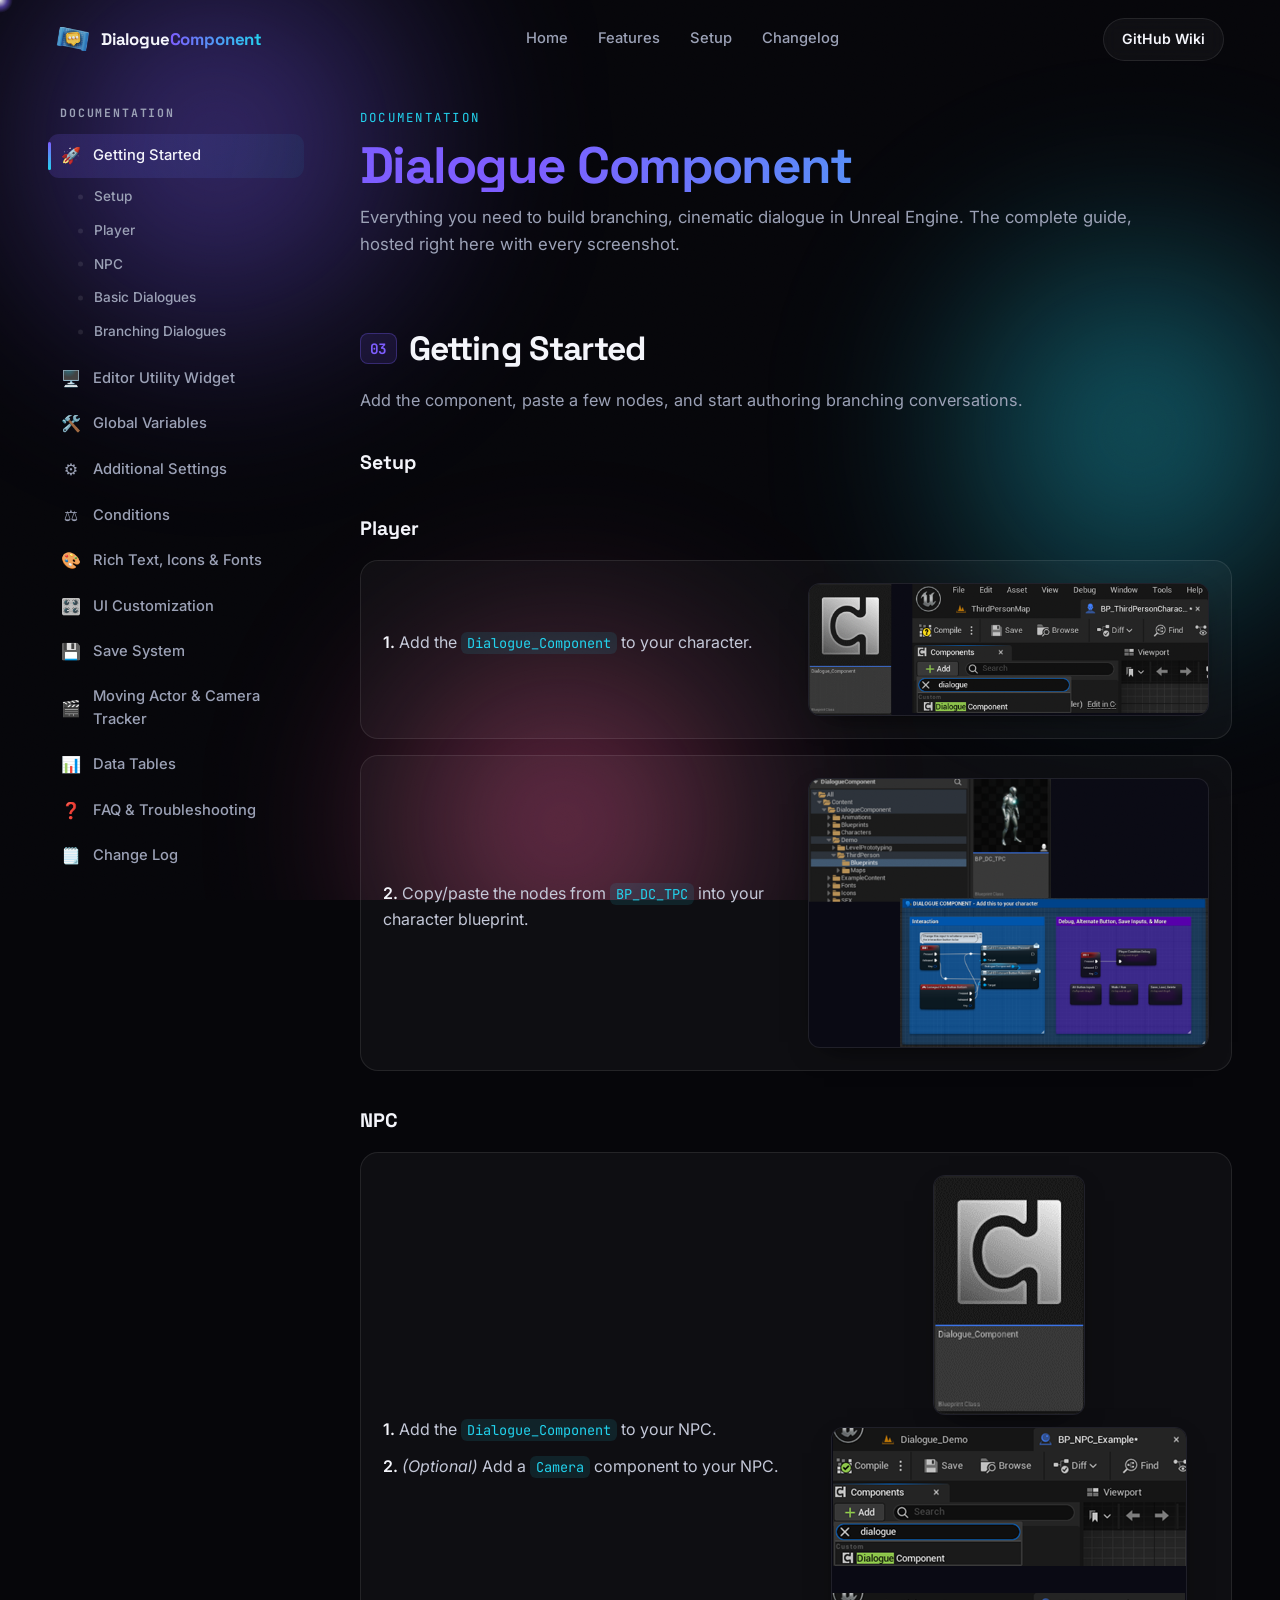
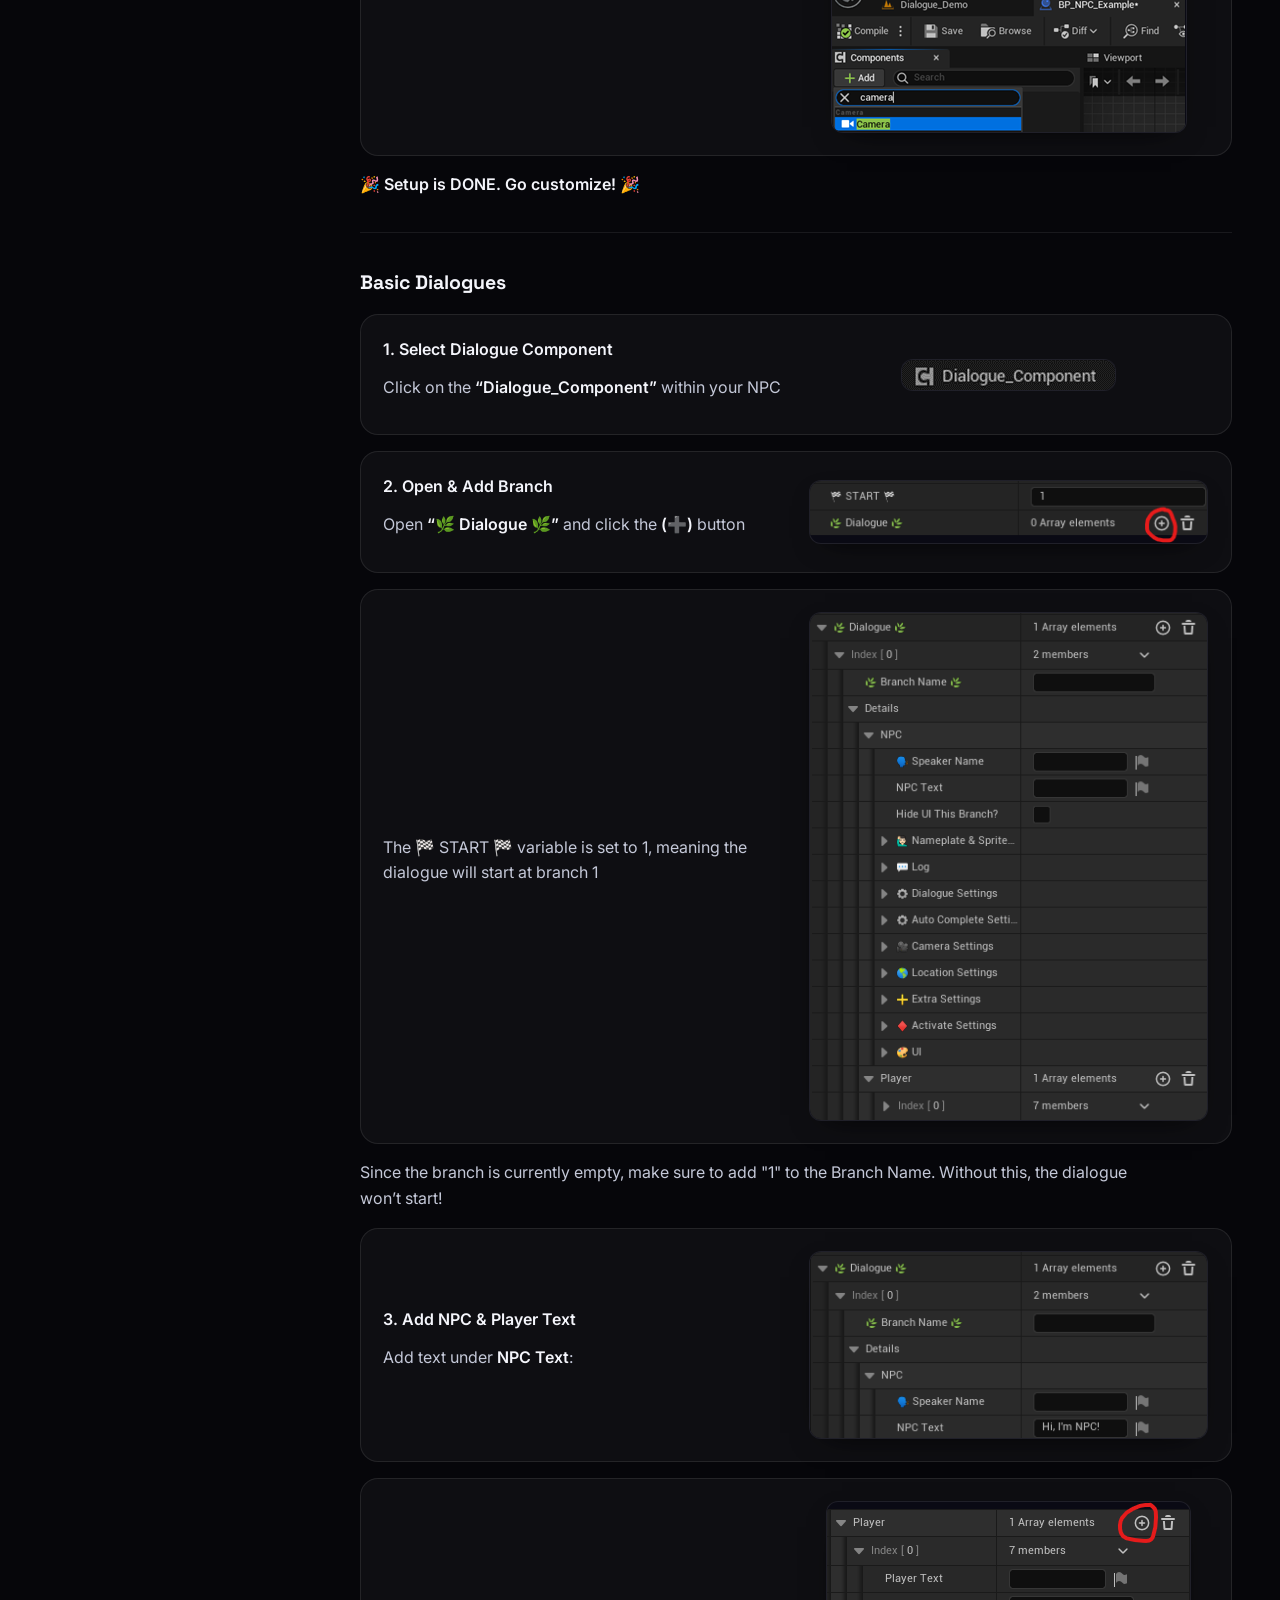
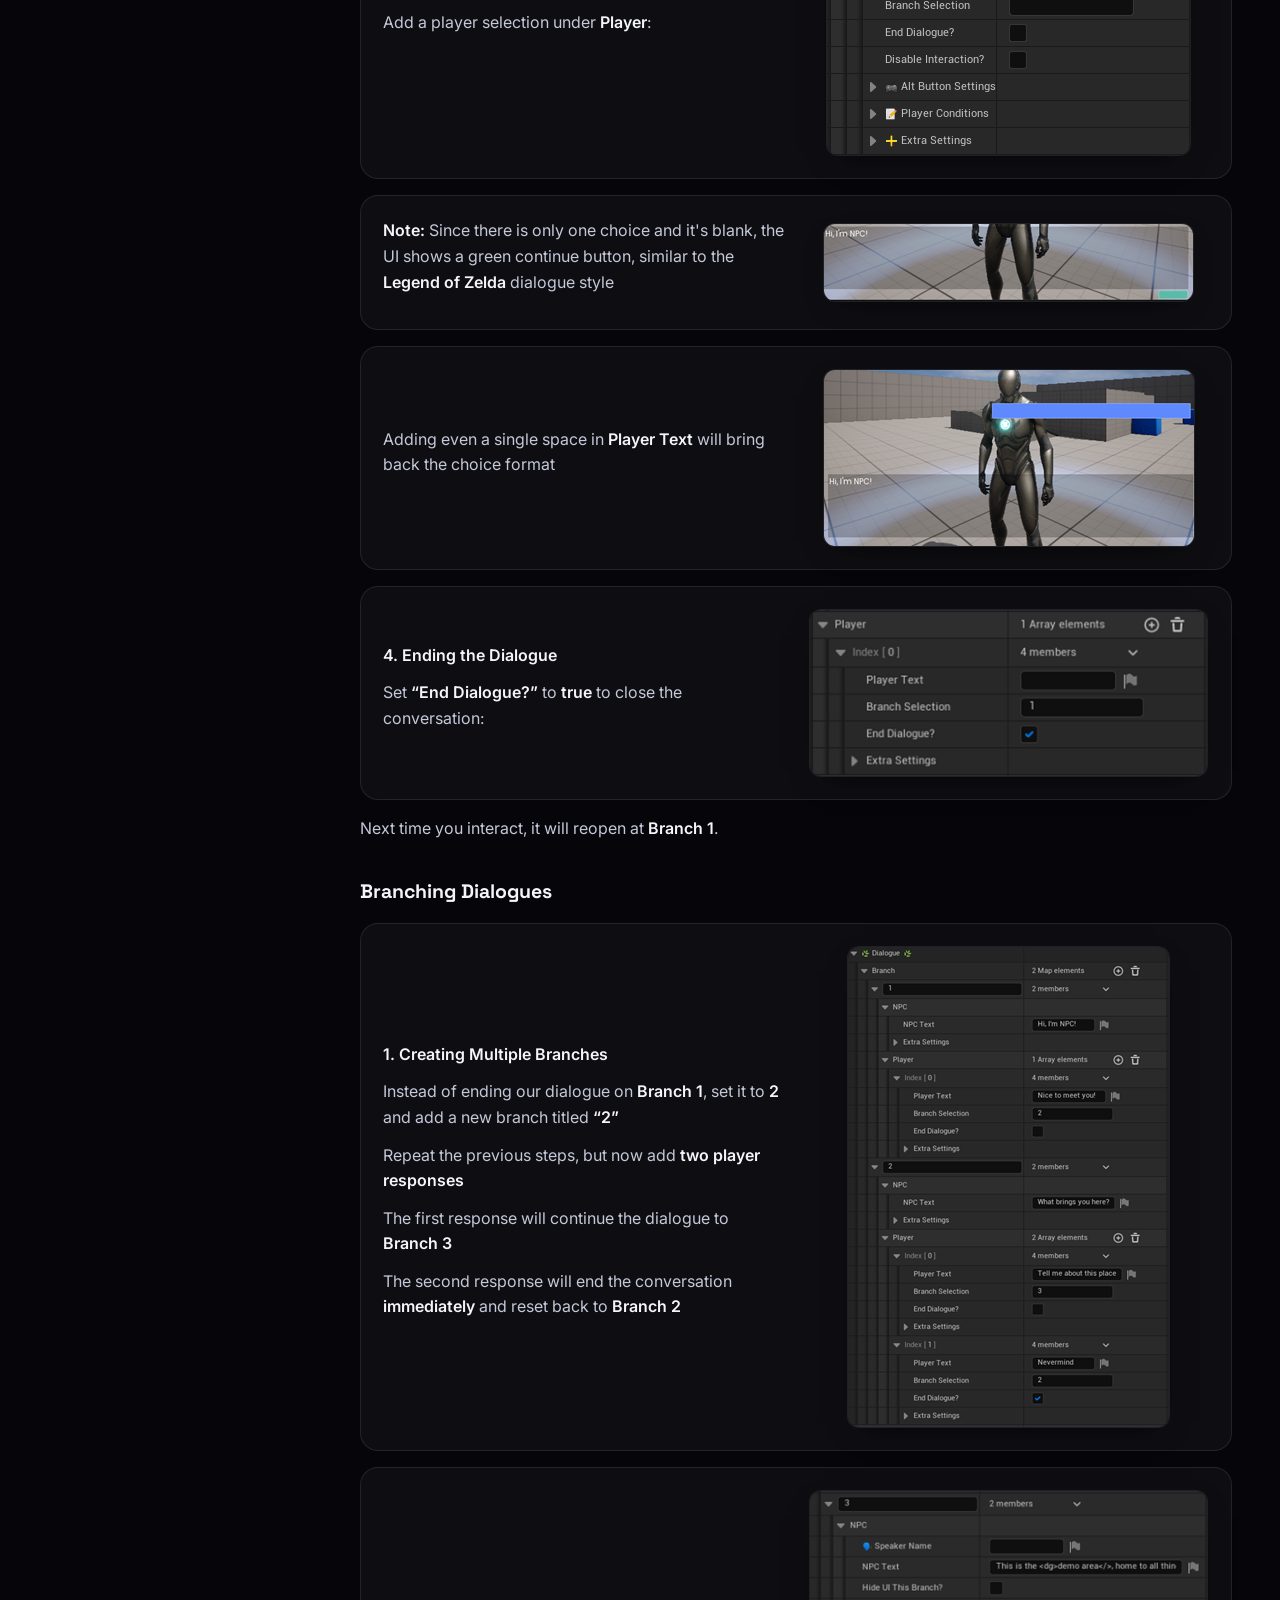
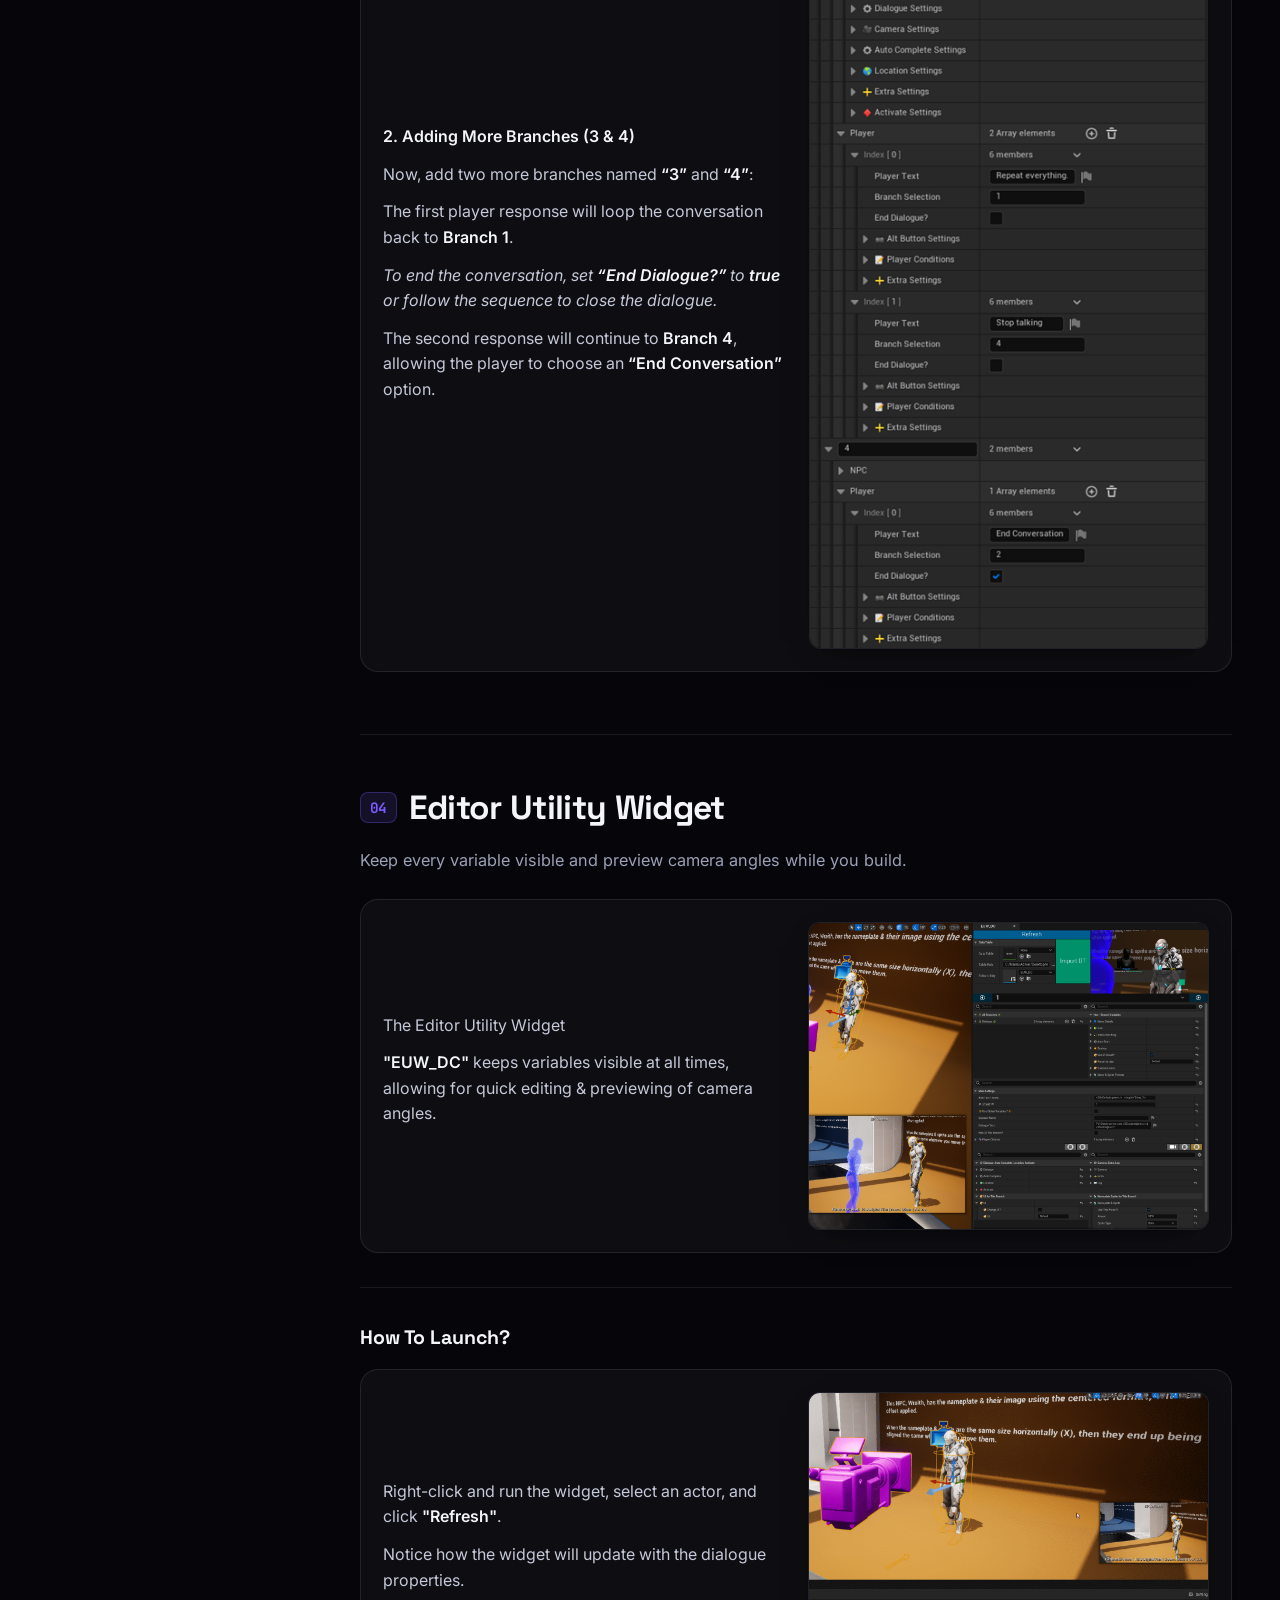
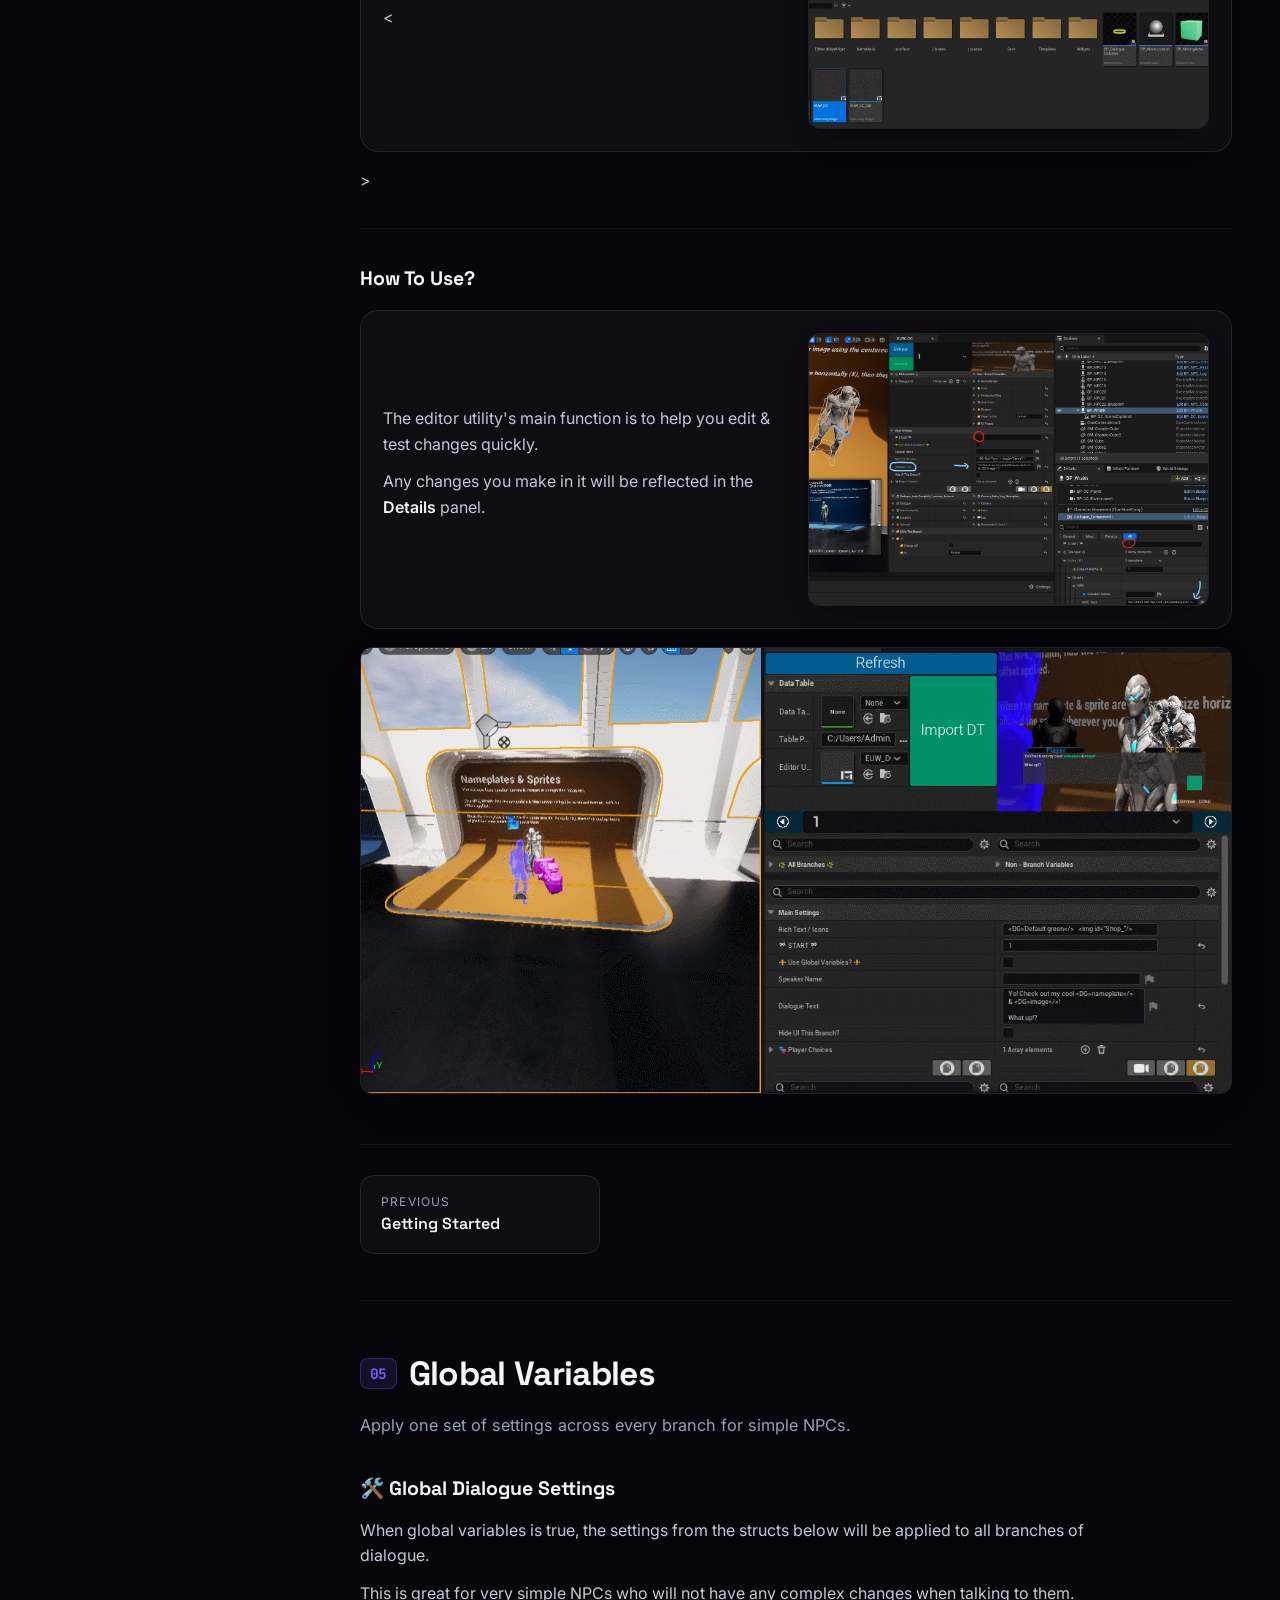
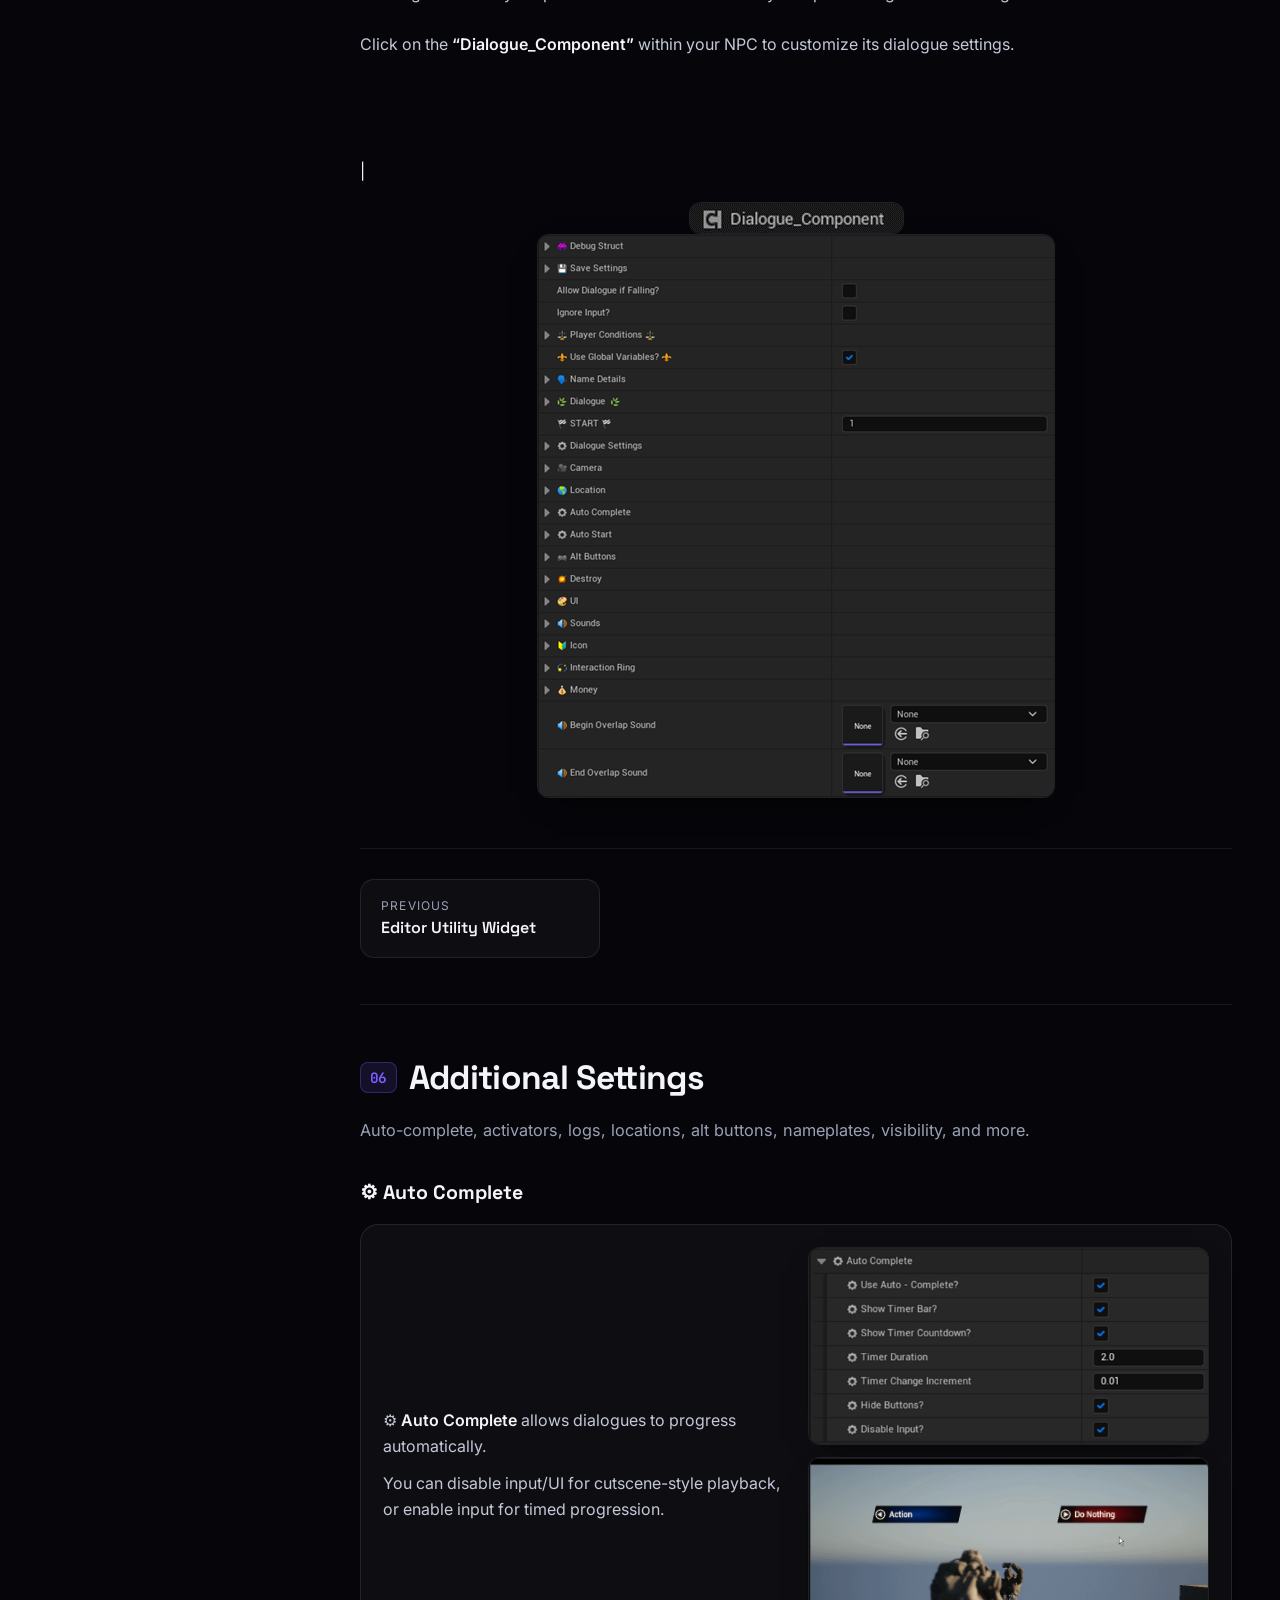
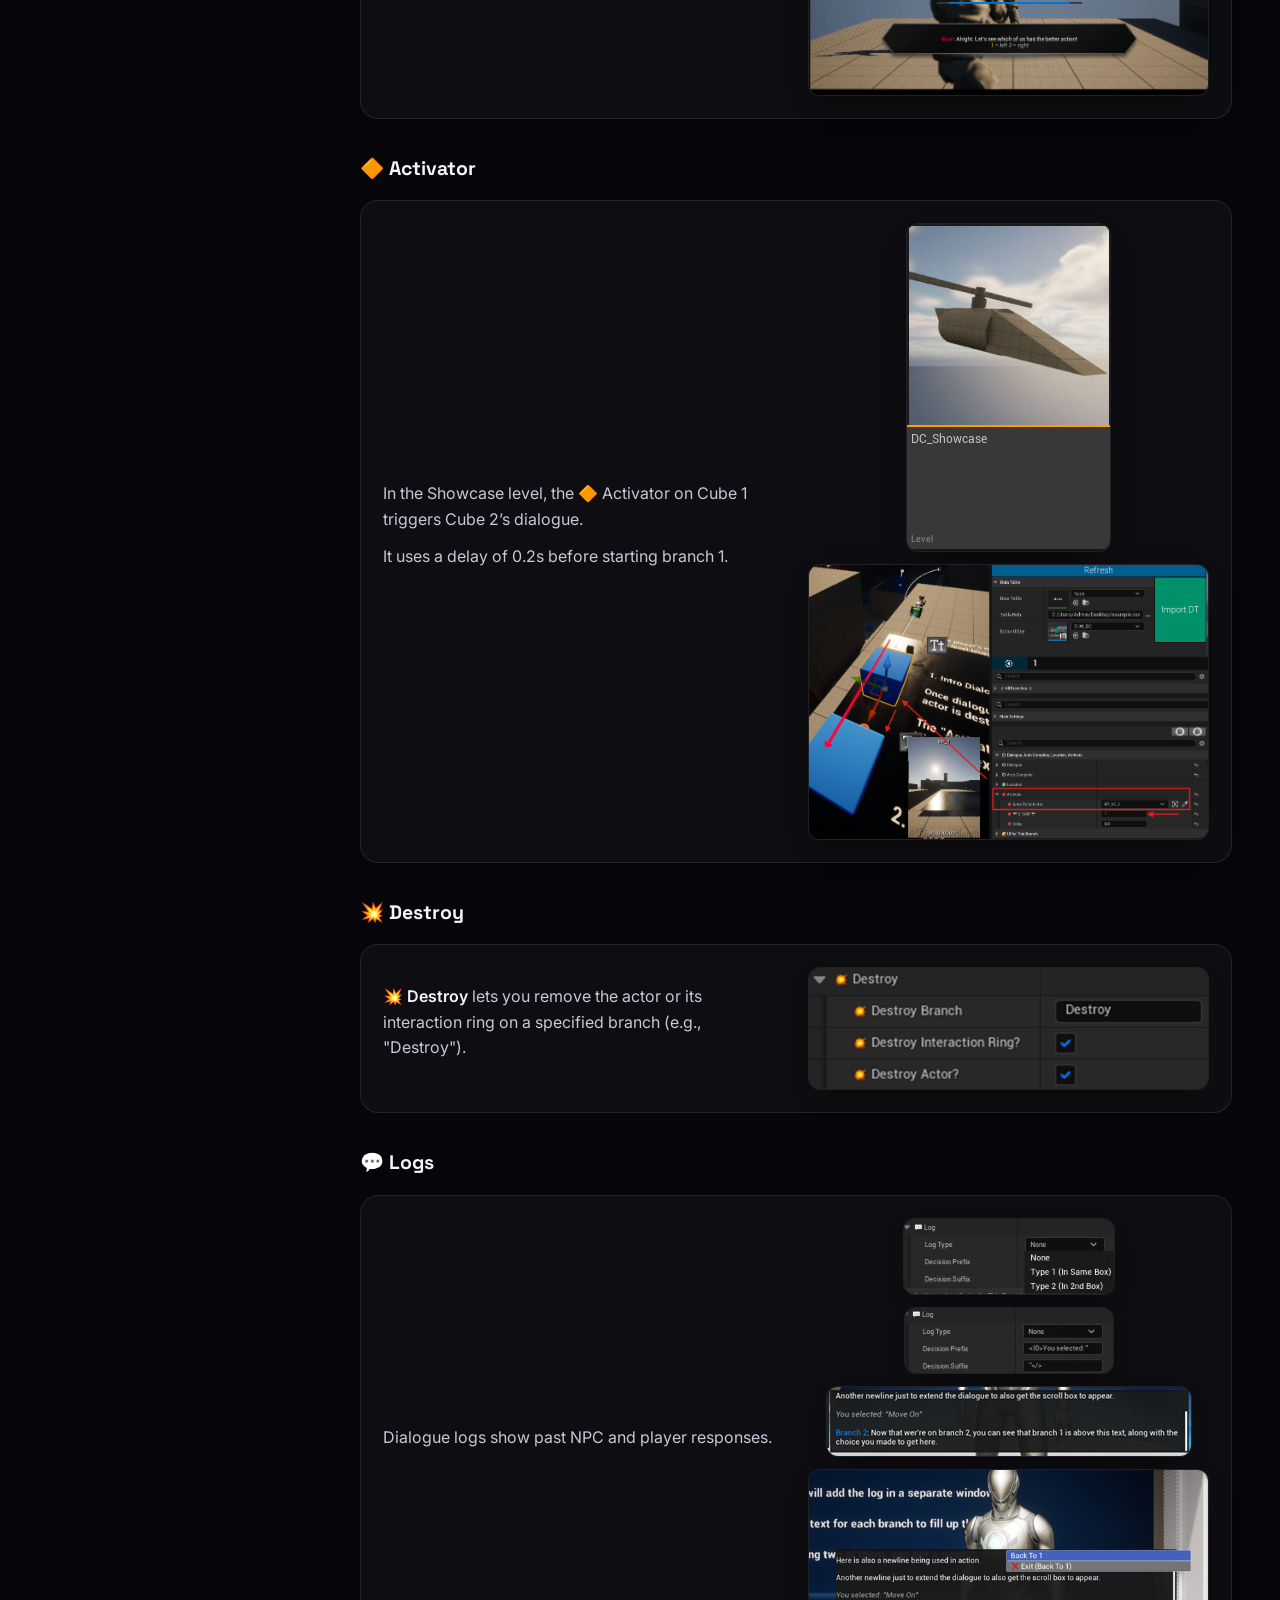
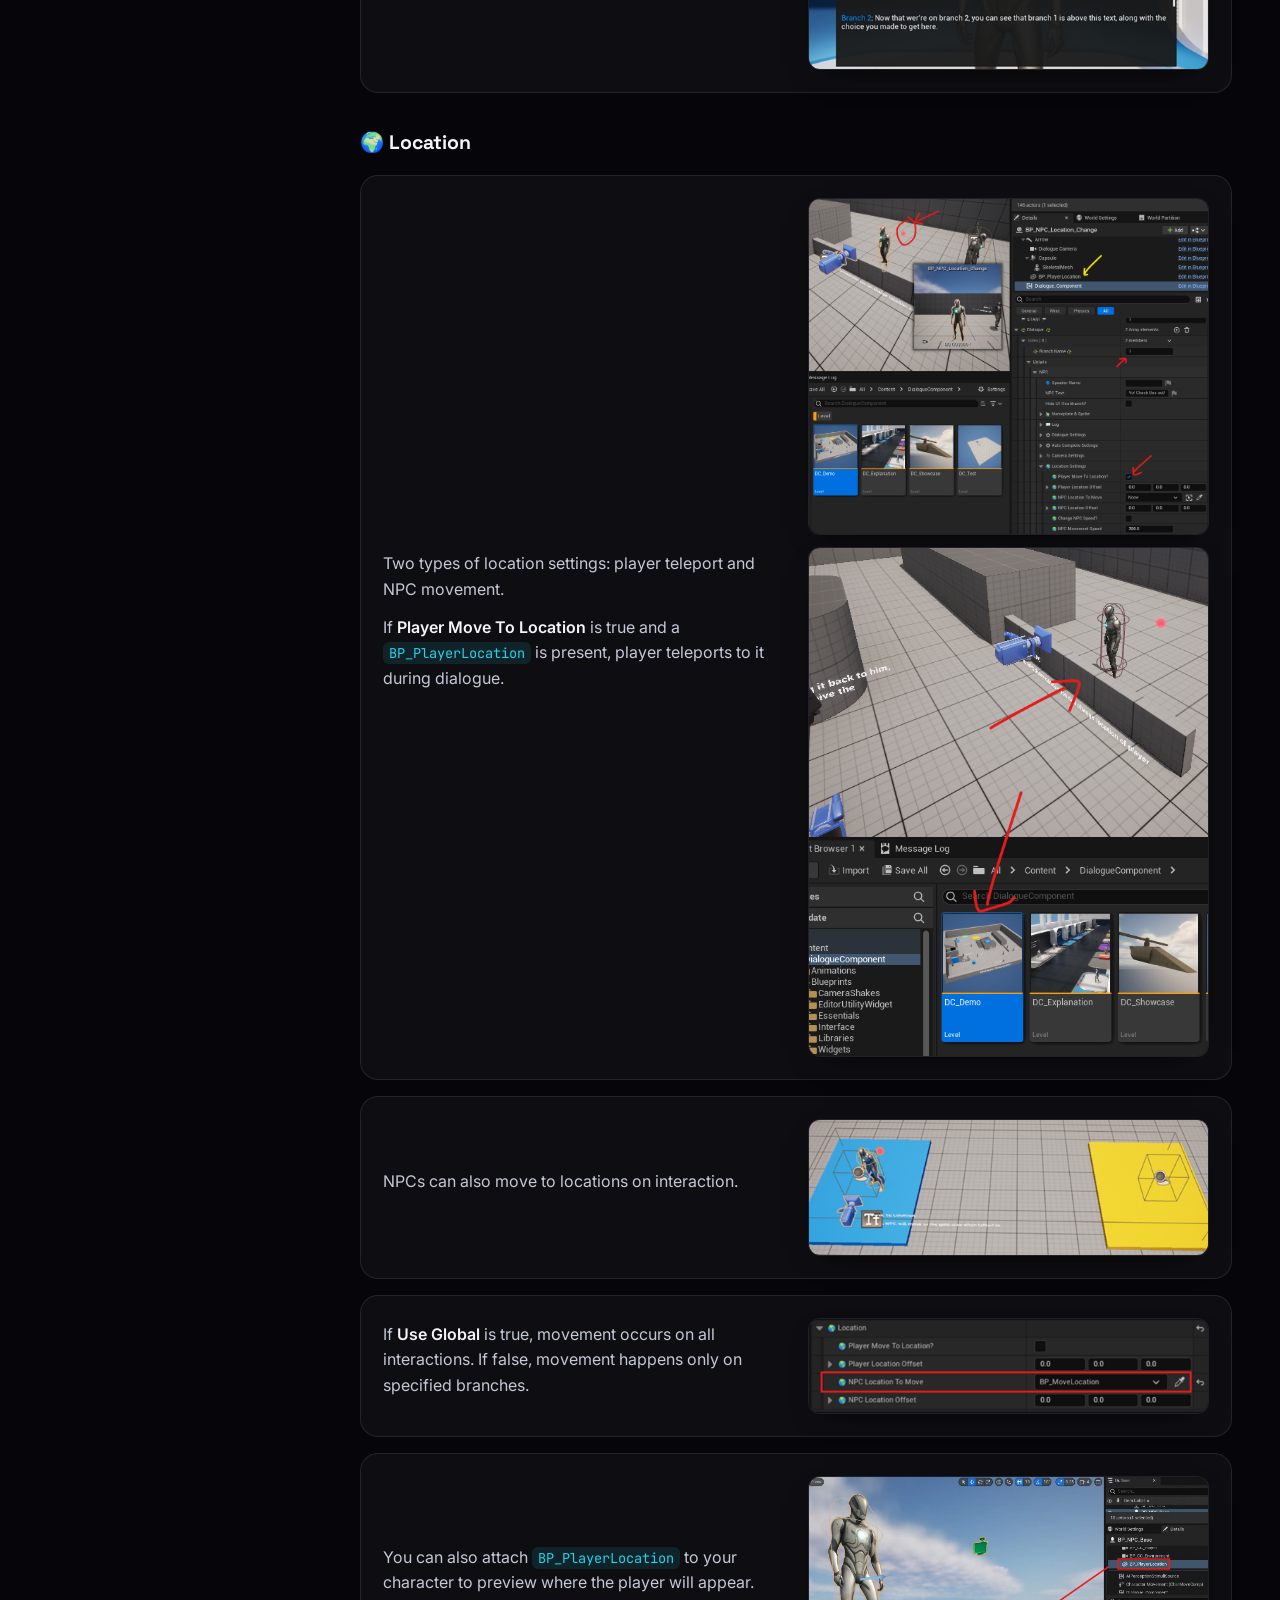
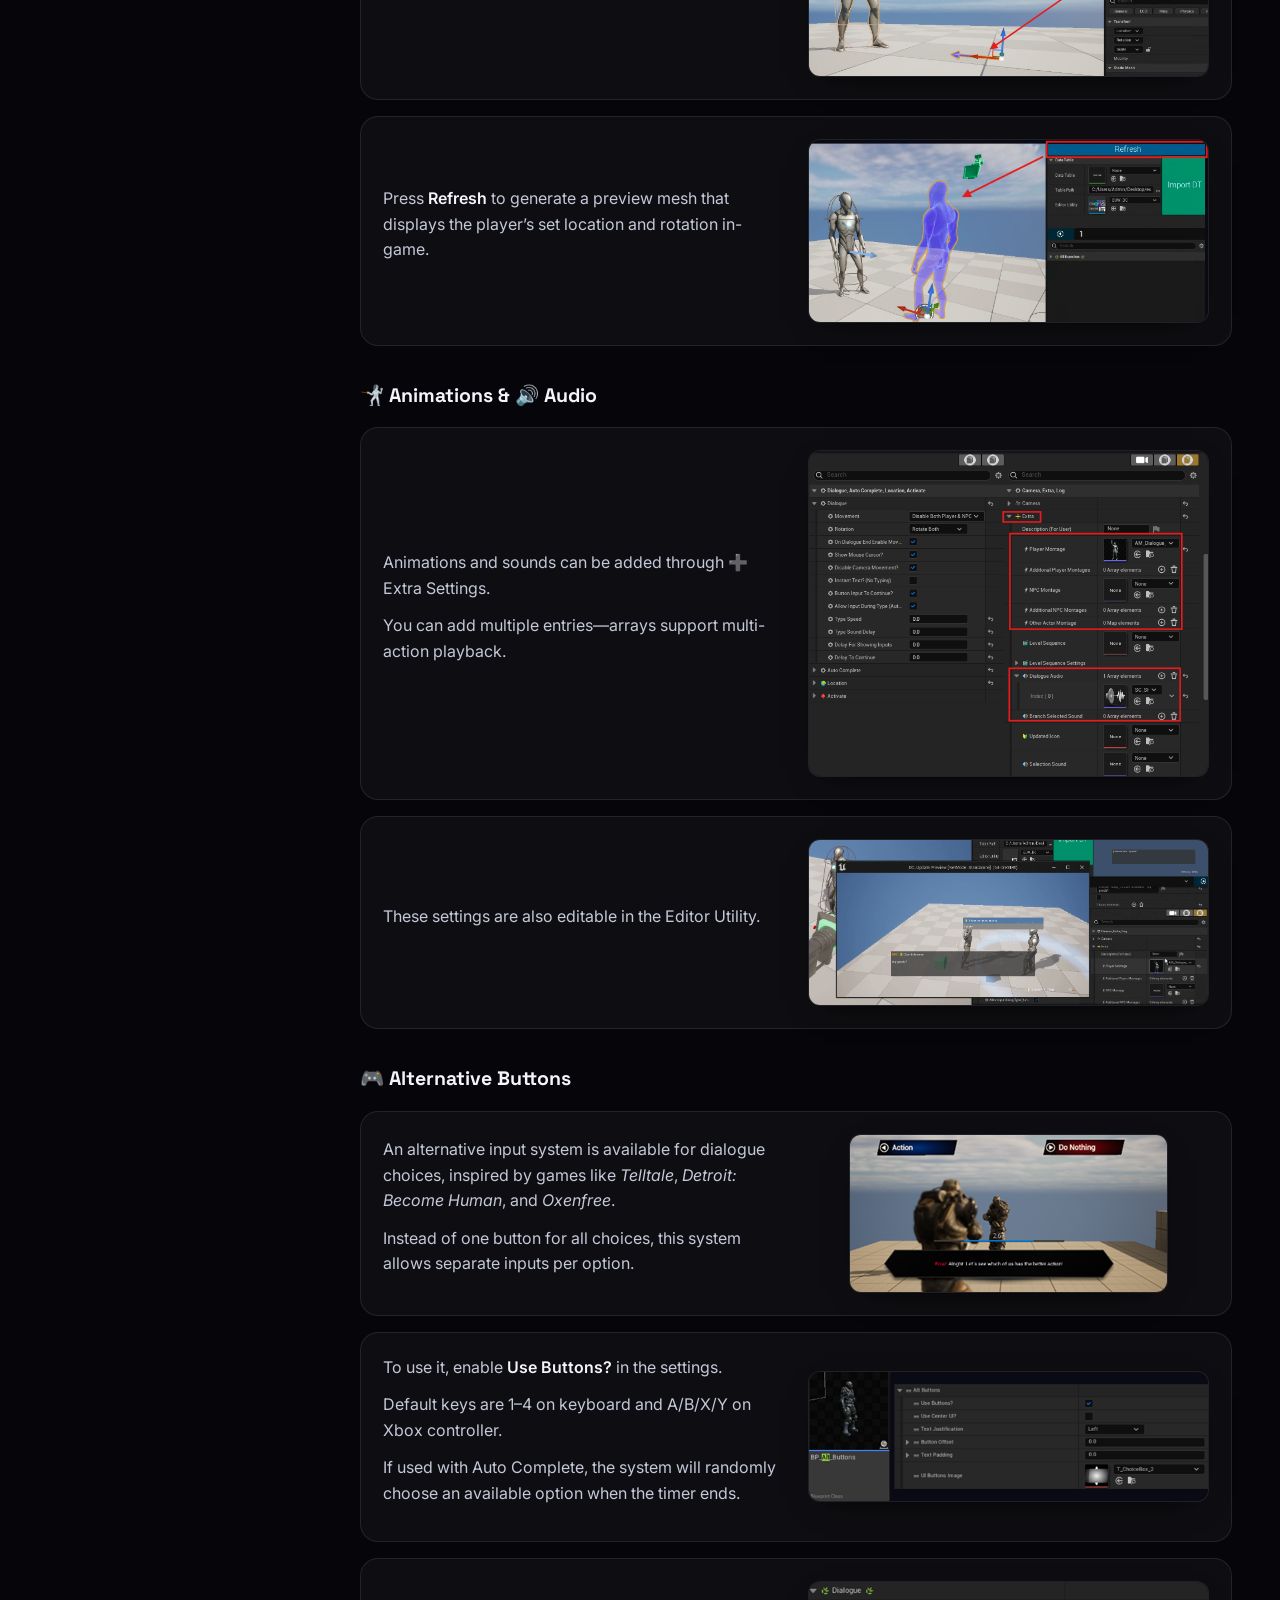
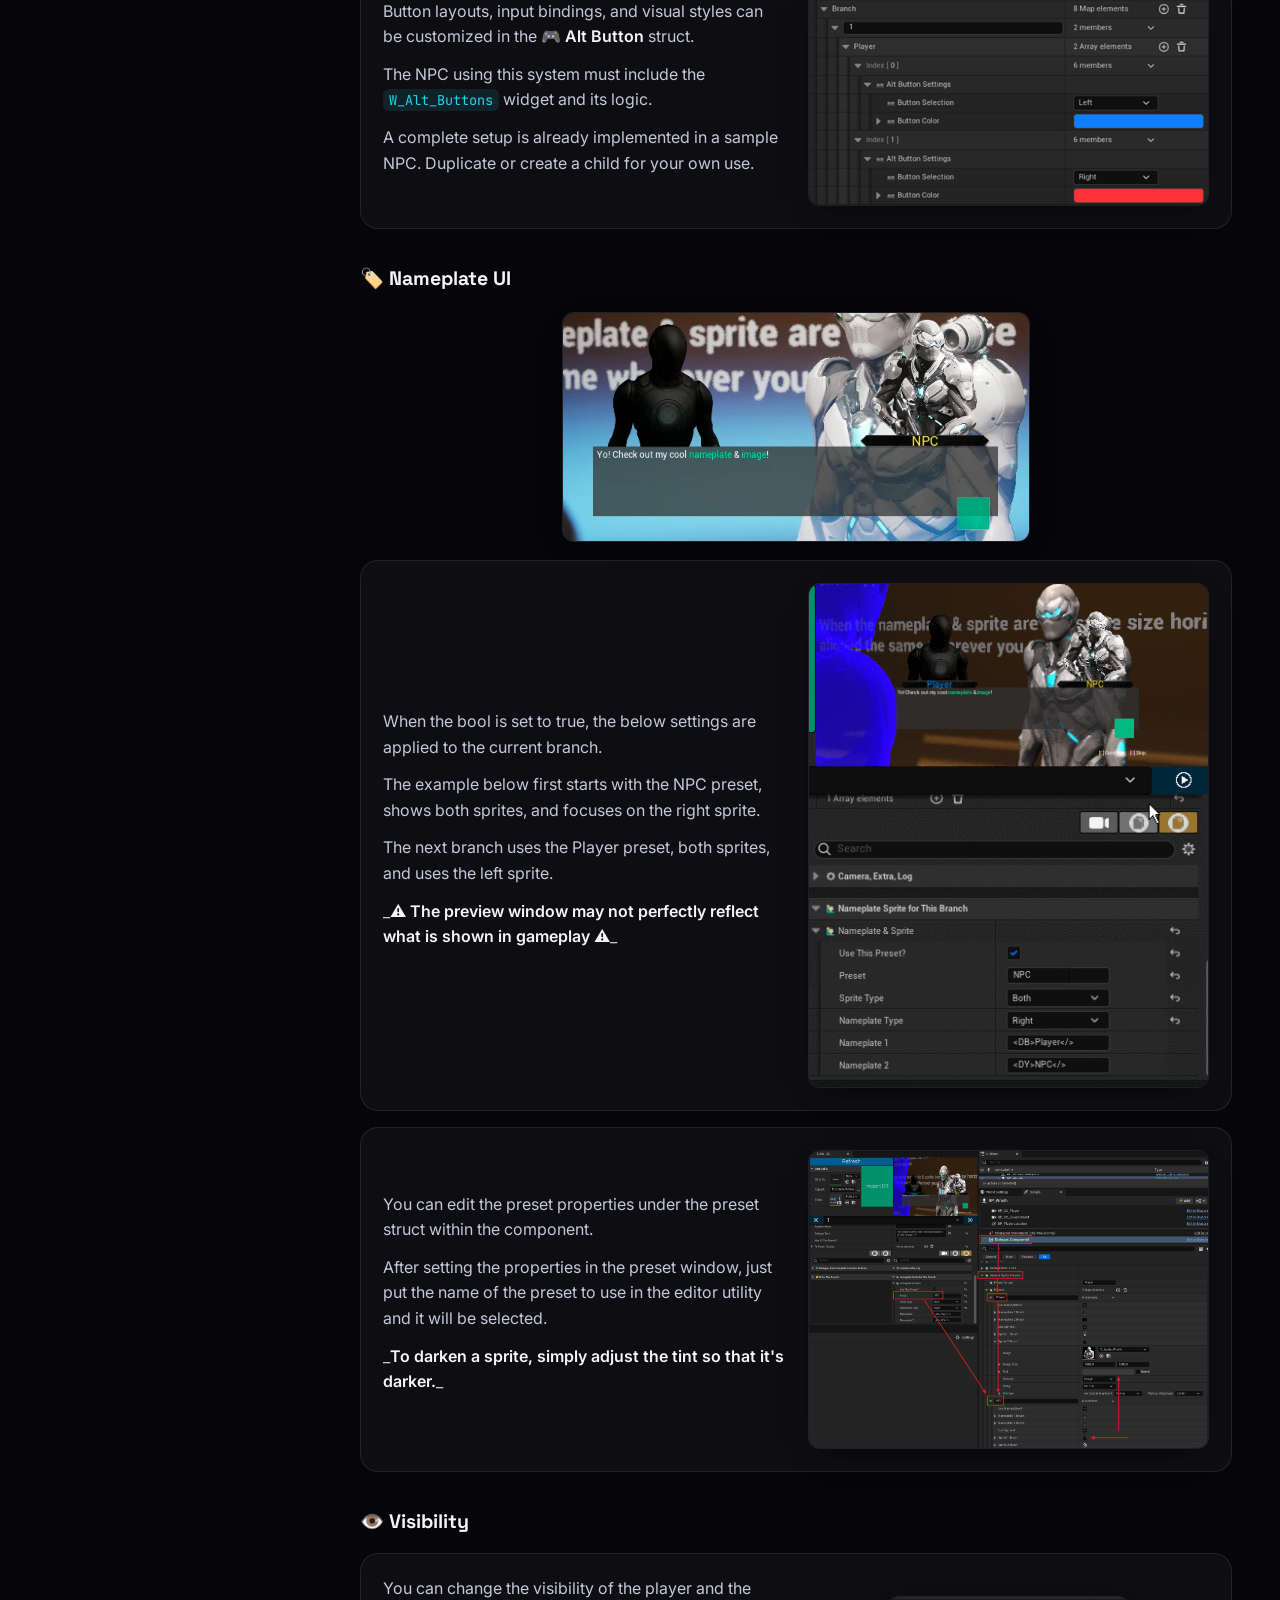
==== commit fef62a30: "Docs nav: nested subsections, scroll-synced highlighting, previous-only pager" ====
--- a/docs.html
+++ b/docs.html
@@ -45,18 +45,18 @@
     <div class="docs-side-inner">
       <h4>Documentation</h4>
       <ul class="docs-nav">
-<li><a href="#getting-started"><span class="ix">🚀</span>Getting Started</a></li>
-<li><a href="#editor"><span class="ix">🖥️</span>Editor Utility Widget</a></li>
-<li><a href="#global"><span class="ix">🛠️</span>Global Variables</a></li>
-<li><a href="#settings"><span class="ix">⚙️</span>Additional Settings</a></li>
-<li><a href="#conditions"><span class="ix">⚖️</span>Conditions</a></li>
-<li><a href="#rich-text"><span class="ix">🎨</span>Rich Text, Icons & Fonts</a></li>
-<li><a href="#ui"><span class="ix">🎛️</span>UI Customization</a></li>
-<li><a href="#save"><span class="ix">💾</span>Save System</a></li>
-<li><a href="#moving-actor"><span class="ix">🎬</span>Moving Actor & Camera Tracker</a></li>
-<li><a href="#data-tables"><span class="ix">📊</span>Data Tables</a></li>
-<li><a href="#faq"><span class="ix">❓</span>FAQ & Troubleshooting</a></li>
-<li><a href="#changelog"><span class="ix">🗒️</span>Change Log</a></li>
+<li class="nav-cat"><a href="#getting-started"><span class="ix">🚀</span>Getting Started</a><ul class="docs-subnav"><li><a href="#getting-started-setup">Setup</a></li><li><a href="#getting-started-player">Player</a></li><li><a href="#getting-started-npc">NPC</a></li><li><a href="#getting-started-basic-dialogues">Basic Dialogues</a></li><li><a href="#getting-started-branching-dialogues">Branching Dialogues</a></li></ul></li>
+<li class="nav-cat"><a href="#editor"><span class="ix">🖥️</span>Editor Utility Widget</a><ul class="docs-subnav"><li><a href="#editor-how-to-launch">How To Launch?</a></li><li><a href="#editor-how-to-use">How To Use?</a></li></ul></li>
+<li class="nav-cat"><a href="#global"><span class="ix">🛠️</span>Global Variables</a></li>
+<li class="nav-cat"><a href="#settings"><span class="ix">⚙️</span>Additional Settings</a><ul class="docs-subnav"><li><a href="#settings-auto-complete">⚙ Auto Complete</a></li><li><a href="#settings-activator">🔶 Activator</a></li><li><a href="#settings-destroy">💥 Destroy</a></li><li><a href="#settings-logs">💬 Logs</a></li><li><a href="#settings-location">🌍 Location</a></li><li><a href="#settings-animations-audio">🤺 Animations & 🔊 Audio</a></li><li><a href="#settings-alternative-buttons">🎮 Alternative Buttons</a></li><li><a href="#settings-nameplate-ui">🏷️ Nameplate UI</a></li><li><a href="#settings-visibility">👁️ Visibility</a></li><li><a href="#settings-skip-branch">⏩ Skip Branch</a></li></ul></li>
+<li class="nav-cat"><a href="#conditions"><span class="ix">⚖️</span>Conditions</a></li>
+<li class="nav-cat"><a href="#rich-text"><span class="ix">🎨</span>Rich Text, Icons & Fonts</a><ul class="docs-subnav"><li><a href="#rich-text-rich-text-icons">🎨 Rich Text & Icons</a></li><li><a href="#rich-text-font-settings">🅰️ Font Settings</a></li></ul></li>
+<li class="nav-cat"><a href="#ui"><span class="ix">🎛️</span>UI Customization</a></li>
+<li class="nav-cat"><a href="#save"><span class="ix">💾</span>Save System</a><ul class="docs-subnav"><li><a href="#save-overview">Overview</a></li><li><a href="#save-explanation">Explanation</a></li><li><a href="#save-saving">💾 Saving</a></li><li><a href="#save-loading">💿 Loading</a></li><li><a href="#save-using-with-other-assets">🧩 Using With Other Assets</a></li></ul></li>
+<li class="nav-cat"><a href="#moving-actor"><span class="ix">🎬</span>Moving Actor & Camera Tracker</a></li>
+<li class="nav-cat"><a href="#data-tables"><span class="ix">📊</span>Data Tables</a></li>
+<li class="nav-cat"><a href="#faq"><span class="ix">❓</span>FAQ & Troubleshooting</a><ul class="docs-subnav"><li><a href="#faq-cant-move">🚫 Can't Move?</a></li><li><a href="#faq-remove-outline-icon-interaction-ring">🧼 Remove Outline, Icon, Interaction Ring</a></li><li><a href="#faq-hair-groom-turns-red-afro">💇 Hair Groom Turns Red / Afro?</a></li></ul></li>
+<li class="nav-cat"><a href="#changelog"><span class="ix">🗒️</span>Change Log</a><ul class="docs-subnav"><li><a href="#changelog-2132026">2/13/2026</a></li><li><a href="#changelog-2102026">2/10/2026</a></li><li><a href="#changelog-12142025">12/14/2025</a></li><li><a href="#changelog-11252025">11/25/2025</a></li><li><a href="#changelog-9222025">9/22/2025</a></li><li><a href="#changelog-9112025">9/11/2025</a></li><li><a href="#changelog-9102025">9/10/2025</a></li><li><a href="#changelog-912025">9/1/2025</a></li><li><a href="#changelog-632025">6/3/2025</a></li><li><a href="#changelog-412025">4/1/2025</a></li><li><a href="#changelog-3262025">3/26/2025</a></li><li><a href="#changelog-3102025">3/10/2025</a></li><li><a href="#changelog-242025">2/4/2025</a></li><li><a href="#changelog-172025">1/7/2025</a></li><li><a href="#changelog-12262024">12/26/2024</a></li><li><a href="#changelog-1292024">12/9/2024</a></li><li><a href="#changelog-10242024">10/24/2024</a></li><li><a href="#changelog-10222024">10/22/2024</a></li><li><a href="#changelog-9192024">9/19/2024</a></li><li><a href="#changelog-962024">9/6/2024</a></li><li><a href="#changelog-882024">8/8/2024</a></li><li><a href="#changelog-6252024">6/25/2024</a></li><li><a href="#changelog-3202024">3/20/2024</a></li><li><a href="#changelog-292024">2/9/2024</a></li><li><a href="#changelog-v-22">V 2.2</a></li></ul></li>
 
       </ul>
     </div>
@@ -73,96 +73,96 @@
 <section class="doc-section" id="getting-started">
 <h2><span class="num">03</span>Getting Started</h2>
 <p class="lede">Add the component, paste a few nodes, and start authoring branching conversations.</p>
-<h3>Setup</h3><h3>Player</h3><div class="doc-step"><div class="doc-step-text"><p><strong>1.</strong> Add the <code>Dialogue_Component</code> to your character.</p></div><div class="doc-step-media"><img class="doc-img" loading="lazy" src="assets/docs/cc31df1d-6f30-458b-b7b9-576687dab6be.png" data-full="assets/docs/cc31df1d-6f30-458b-b7b9-576687dab6be.png" alt=""></div></div><div class="doc-step"><div class="doc-step-text"><p><strong>2.</strong> Copy/paste the nodes from <code>BP_DC_TPC</code> into your character blueprint.</p></div><div class="doc-step-media"><img class="doc-img" loading="lazy" src="assets/docs/55ba980c-7224-4313-8641-efa486e8adce.png" data-full="assets/docs/55ba980c-7224-4313-8641-efa486e8adce.png" alt=""></div></div><h3>NPC</h3><div class="doc-step"><div class="doc-step-text"><p><strong>1.</strong> Add the <code>Dialogue_Component</code> to your NPC.</p><p><strong>2.</strong> <em>(Optional)</em> Add a <code>Camera</code> component to your NPC.</p></div><div class="doc-step-media"><img class="doc-img" loading="lazy" src="assets/docs/42f607da-d484-4281-9557-f38789693ae3.png" data-full="assets/docs/42f607da-d484-4281-9557-f38789693ae3.png" alt="">
-<img class="doc-img" loading="lazy" src="assets/docs/e133e31c-b07f-413a-9cf8-e8bc7c11a23b.png" data-full="assets/docs/e133e31c-b07f-413a-9cf8-e8bc7c11a23b.png" alt=""></div></div><p>🎉 <strong>Setup is DONE. Go customize!</strong> 🎉</p><hr><h3>Basic Dialogues</h3><div class="doc-step"><div class="doc-step-text"><p><strong>1. Select Dialogue Component</strong></p><p>Click on the <strong>“Dialogue_Component”</strong> within your NPC</p></div><div class="doc-step-media"><img class="doc-img" loading="lazy" src="assets/docs/50f5d569-8505-4ae7-800b-04694d76d310.png" data-full="assets/docs/50f5d569-8505-4ae7-800b-04694d76d310.png" alt="" style="max-width:700px"></div></div><div class="doc-step"><div class="doc-step-text"><p><strong>2. Open & Add Branch</strong></p><p>Open <strong>“🌿 Dialogue 🌿”</strong> and click the <strong>(➕)</strong> button</p></div><div class="doc-step-media"><img class="doc-img" loading="lazy" src="assets/docs/b659784c-9163-441d-bdad-c227173f7048.png" data-full="assets/docs/b659784c-9163-441d-bdad-c227173f7048.png" alt="" style="max-width:400px"></div></div><div class="doc-step"><div class="doc-step-text"><p>The 🏁 START 🏁 variable is set to 1, meaning the dialogue will start at branch 1</p></div><div class="doc-step-media"><img class="doc-img" loading="lazy" src="assets/docs/26d03080-061a-4cc3-8d46-83f8b9d6e992.png" data-full="assets/docs/26d03080-061a-4cc3-8d46-83f8b9d6e992.png" alt="" style="max-width:400px"></div></div><div class="doc-text-block"><p>Since the branch is currently empty, make sure to add "1" to the Branch Name. Without this, the dialogue won’t start!</p></div><div class="doc-step"><div class="doc-step-text"><p><strong>3. Add NPC & Player Text</strong></p><p>Add text under <strong>NPC Text</strong>:</p></div><div class="doc-step-media"><img class="doc-img" loading="lazy" src="assets/docs/0742f382-5f42-486e-8a01-dd7d15aeef5f.png" data-full="assets/docs/0742f382-5f42-486e-8a01-dd7d15aeef5f.png" alt="" style="max-width:400px"></div></div><div class="doc-step"><div class="doc-step-text"><p>Add a player selection under <strong>Player</strong>:</p></div><div class="doc-step-media"><img class="doc-img" loading="lazy" src="assets/docs/545d1507-81e7-4a77-84f1-067347eeb10a.png" data-full="assets/docs/545d1507-81e7-4a77-84f1-067347eeb10a.png" alt="" style="max-width:400px"></div></div><div class="doc-step"><div class="doc-step-text"><p><strong>Note:</strong> Since there is only one choice and it's blank, the UI shows a green continue button, similar to the <strong>Legend of Zelda</strong> dialogue style</p></div><div class="doc-step-media"><img class="doc-img" loading="lazy" src="assets/docs/1c44c50f-946d-4498-b28c-c80130bc57a5.png" data-full="assets/docs/1c44c50f-946d-4498-b28c-c80130bc57a5.png" alt="" style="max-width:400px"></div></div><div class="doc-step"><div class="doc-step-text"><p>Adding even a single space in <strong>Player Text</strong> will bring back the choice format</p></div><div class="doc-step-media"><img class="doc-img" loading="lazy" src="assets/docs/2c1ad14d-888a-4490-b234-c77b3c22401a.png" data-full="assets/docs/2c1ad14d-888a-4490-b234-c77b3c22401a.png" alt="" style="max-width:400px"></div></div><div class="doc-step"><div class="doc-step-text"><p><strong>4. Ending the Dialogue</strong></p><p>Set <strong>“End Dialogue?”</strong> to <strong>true</strong> to close the conversation:</p></div><div class="doc-step-media"><img class="doc-img" loading="lazy" src="assets/docs/23d9c44f-264a-4edc-b87c-712b126b2da4.png" data-full="assets/docs/23d9c44f-264a-4edc-b87c-712b126b2da4.png" alt="" style="max-width:400px"></div></div><div class="doc-text-block"><p>Next time you interact, it will reopen at <strong>Branch 1</strong>.</p></div><h3>Branching Dialogues</h3><div class="doc-step"><div class="doc-step-text"><p><strong>1. Creating Multiple Branches</strong></p><p>Instead of ending our dialogue on <strong>Branch 1</strong>, set it to <strong>2</strong> and add a new branch titled <strong>“2”</strong></p><p>Repeat the previous steps, but now add <strong>two player responses</strong></p><p>The first response will continue the dialogue to <strong>Branch 3</strong></p><p>The second response will end the conversation <strong>immediately</strong> and reset back to <strong>Branch 2</strong></p></div><div class="doc-step-media"><img class="doc-img" loading="lazy" src="assets/docs/c572ceaa-fb52-4f46-9d09-af0504b194f6.png" data-full="assets/docs/c572ceaa-fb52-4f46-9d09-af0504b194f6.png" alt="" style="max-width:400px"></div></div><div class="doc-step"><div class="doc-step-text"><p><strong>2. Adding More Branches (3 & 4)</strong></p><p>Now, add two more branches named <strong>“3”</strong> and <strong>“4”</strong>:</p><p>The first player response will loop the conversation back to <strong>Branch 1</strong>.</p><p><em>To end the conversation, set <strong>“End Dialogue?”</strong> to <strong>true</strong> or follow the sequence to close the dialogue.</em></p><p>The second response will continue to <strong>Branch 4</strong>, allowing the player to choose an <strong>“End Conversation”</strong> option.</p></div><div class="doc-step-media"><img class="doc-img" loading="lazy" src="assets/docs/aa7383f2-cae2-43d2-9240-c2d64f4daead.png" data-full="assets/docs/aa7383f2-cae2-43d2-9240-c2d64f4daead.png" alt="" style="max-width:400px"></div></div>
-<div class="doc-pager"><span></span><a class="next" href="#editor"><span>Next</span><b>Editor Utility Widget</b></a></div>
+<h3 id="getting-started-setup">Setup</h3><h3 id="getting-started-player">Player</h3><div class="doc-step"><div class="doc-step-text"><p><strong>1.</strong> Add the <code>Dialogue_Component</code> to your character.</p></div><div class="doc-step-media"><img class="doc-img" loading="lazy" src="assets/docs/cc31df1d-6f30-458b-b7b9-576687dab6be.png" data-full="assets/docs/cc31df1d-6f30-458b-b7b9-576687dab6be.png" alt=""></div></div><div class="doc-step"><div class="doc-step-text"><p><strong>2.</strong> Copy/paste the nodes from <code>BP_DC_TPC</code> into your character blueprint.</p></div><div class="doc-step-media"><img class="doc-img" loading="lazy" src="assets/docs/55ba980c-7224-4313-8641-efa486e8adce.png" data-full="assets/docs/55ba980c-7224-4313-8641-efa486e8adce.png" alt=""></div></div><h3 id="getting-started-npc">NPC</h3><div class="doc-step"><div class="doc-step-text"><p><strong>1.</strong> Add the <code>Dialogue_Component</code> to your NPC.</p><p><strong>2.</strong> <em>(Optional)</em> Add a <code>Camera</code> component to your NPC.</p></div><div class="doc-step-media"><img class="doc-img" loading="lazy" src="assets/docs/42f607da-d484-4281-9557-f38789693ae3.png" data-full="assets/docs/42f607da-d484-4281-9557-f38789693ae3.png" alt="">
+<img class="doc-img" loading="lazy" src="assets/docs/e133e31c-b07f-413a-9cf8-e8bc7c11a23b.png" data-full="assets/docs/e133e31c-b07f-413a-9cf8-e8bc7c11a23b.png" alt=""></div></div><p>🎉 <strong>Setup is DONE. Go customize!</strong> 🎉</p><hr><h3 id="getting-started-basic-dialogues">Basic Dialogues</h3><div class="doc-step"><div class="doc-step-text"><p><strong>1. Select Dialogue Component</strong></p><p>Click on the <strong>“Dialogue_Component”</strong> within your NPC</p></div><div class="doc-step-media"><img class="doc-img" loading="lazy" src="assets/docs/50f5d569-8505-4ae7-800b-04694d76d310.png" data-full="assets/docs/50f5d569-8505-4ae7-800b-04694d76d310.png" alt="" style="max-width:700px"></div></div><div class="doc-step"><div class="doc-step-text"><p><strong>2. Open & Add Branch</strong></p><p>Open <strong>“🌿 Dialogue 🌿”</strong> and click the <strong>(➕)</strong> button</p></div><div class="doc-step-media"><img class="doc-img" loading="lazy" src="assets/docs/b659784c-9163-441d-bdad-c227173f7048.png" data-full="assets/docs/b659784c-9163-441d-bdad-c227173f7048.png" alt="" style="max-width:400px"></div></div><div class="doc-step"><div class="doc-step-text"><p>The 🏁 START 🏁 variable is set to 1, meaning the dialogue will start at branch 1</p></div><div class="doc-step-media"><img class="doc-img" loading="lazy" src="assets/docs/26d03080-061a-4cc3-8d46-83f8b9d6e992.png" data-full="assets/docs/26d03080-061a-4cc3-8d46-83f8b9d6e992.png" alt="" style="max-width:400px"></div></div><div class="doc-text-block"><p>Since the branch is currently empty, make sure to add "1" to the Branch Name. Without this, the dialogue won’t start!</p></div><div class="doc-step"><div class="doc-step-text"><p><strong>3. Add NPC & Player Text</strong></p><p>Add text under <strong>NPC Text</strong>:</p></div><div class="doc-step-media"><img class="doc-img" loading="lazy" src="assets/docs/0742f382-5f42-486e-8a01-dd7d15aeef5f.png" data-full="assets/docs/0742f382-5f42-486e-8a01-dd7d15aeef5f.png" alt="" style="max-width:400px"></div></div><div class="doc-step"><div class="doc-step-text"><p>Add a player selection under <strong>Player</strong>:</p></div><div class="doc-step-media"><img class="doc-img" loading="lazy" src="assets/docs/545d1507-81e7-4a77-84f1-067347eeb10a.png" data-full="assets/docs/545d1507-81e7-4a77-84f1-067347eeb10a.png" alt="" style="max-width:400px"></div></div><div class="doc-step"><div class="doc-step-text"><p><strong>Note:</strong> Since there is only one choice and it's blank, the UI shows a green continue button, similar to the <strong>Legend of Zelda</strong> dialogue style</p></div><div class="doc-step-media"><img class="doc-img" loading="lazy" src="assets/docs/1c44c50f-946d-4498-b28c-c80130bc57a5.png" data-full="assets/docs/1c44c50f-946d-4498-b28c-c80130bc57a5.png" alt="" style="max-width:400px"></div></div><div class="doc-step"><div class="doc-step-text"><p>Adding even a single space in <strong>Player Text</strong> will bring back the choice format</p></div><div class="doc-step-media"><img class="doc-img" loading="lazy" src="assets/docs/2c1ad14d-888a-4490-b234-c77b3c22401a.png" data-full="assets/docs/2c1ad14d-888a-4490-b234-c77b3c22401a.png" alt="" style="max-width:400px"></div></div><div class="doc-step"><div class="doc-step-text"><p><strong>4. Ending the Dialogue</strong></p><p>Set <strong>“End Dialogue?”</strong> to <strong>true</strong> to close the conversation:</p></div><div class="doc-step-media"><img class="doc-img" loading="lazy" src="assets/docs/23d9c44f-264a-4edc-b87c-712b126b2da4.png" data-full="assets/docs/23d9c44f-264a-4edc-b87c-712b126b2da4.png" alt="" style="max-width:400px"></div></div><div class="doc-text-block"><p>Next time you interact, it will reopen at <strong>Branch 1</strong>.</p></div><h3 id="getting-started-branching-dialogues">Branching Dialogues</h3><div class="doc-step"><div class="doc-step-text"><p><strong>1. Creating Multiple Branches</strong></p><p>Instead of ending our dialogue on <strong>Branch 1</strong>, set it to <strong>2</strong> and add a new branch titled <strong>“2”</strong></p><p>Repeat the previous steps, but now add <strong>two player responses</strong></p><p>The first response will continue the dialogue to <strong>Branch 3</strong></p><p>The second response will end the conversation <strong>immediately</strong> and reset back to <strong>Branch 2</strong></p></div><div class="doc-step-media"><img class="doc-img" loading="lazy" src="assets/docs/c572ceaa-fb52-4f46-9d09-af0504b194f6.png" data-full="assets/docs/c572ceaa-fb52-4f46-9d09-af0504b194f6.png" alt="" style="max-width:400px"></div></div><div class="doc-step"><div class="doc-step-text"><p><strong>2. Adding More Branches (3 & 4)</strong></p><p>Now, add two more branches named <strong>“3”</strong> and <strong>“4”</strong>:</p><p>The first player response will loop the conversation back to <strong>Branch 1</strong>.</p><p><em>To end the conversation, set <strong>“End Dialogue?”</strong> to <strong>true</strong> or follow the sequence to close the dialogue.</em></p><p>The second response will continue to <strong>Branch 4</strong>, allowing the player to choose an <strong>“End Conversation”</strong> option.</p></div><div class="doc-step-media"><img class="doc-img" loading="lazy" src="assets/docs/aa7383f2-cae2-43d2-9240-c2d64f4daead.png" data-full="assets/docs/aa7383f2-cae2-43d2-9240-c2d64f4daead.png" alt="" style="max-width:400px"></div></div>
+
 </section>
 
 <section class="doc-section" id="editor">
 <h2><span class="num">04</span>Editor Utility Widget</h2>
 <p class="lede">Keep every variable visible and preview camera angles while you build.</p>
-<div class="doc-step"><div class="doc-step-text"><p>The Editor Utility Widget</p><p><strong>"EUW_DC"</strong> keeps variables visible at all times, allowing for quick editing & previewing of camera angles.</p></div><div class="doc-step-media"><img class="doc-img" loading="lazy" src="assets/docs/b4a2bf69-1705-440e-a207-60d74b8d499c.png" data-full="assets/docs/b4a2bf69-1705-440e-a207-60d74b8d499c.png" alt=""></div></div><hr><h3>How To Launch?</h3><div class="doc-step"><div class="doc-step-text"><p>Right-click and run the widget, select an actor, and click <strong>"Refresh"</strong>.</p><p>Notice how the widget will update with the dialogue properties.</p><p><</p></div><div class="doc-step-media"><img class="doc-img" loading="lazy" src="assets/docs/8e50c7d5-0080-4a40-b8b8-2554392ff5bc.gif" data-full="assets/docs/8e50c7d5-0080-4a40-b8b8-2554392ff5bc.gif" alt="GIF 6-5-2025 6-40-48 PM"></div></div><div class="doc-text-block"><p>></p></div><hr><h3>How To Use?</h3><div class="doc-step"><div class="doc-step-text"><p>The editor utility's main function is to help you edit & test changes quickly.</p><p>Any changes you make in it will be reflected in the <strong>Details</strong> panel.</p></div><div class="doc-step-media"><img class="doc-img" loading="lazy" src="assets/docs/549f2f04-3f32-4ca8-a737-6d0ebb5d379b.png" data-full="assets/docs/549f2f04-3f32-4ca8-a737-6d0ebb5d379b.png" alt=""></div></div><div class="doc-figure"><img class="doc-img" loading="lazy" src="assets/docs/04033f49-fb16-48ac-a82c-86ac9ebd2d8f.gif" data-full="assets/docs/04033f49-fb16-48ac-a82c-86ac9ebd2d8f.gif" alt="GIF 6-5-2025 6-46-42 PM"></div>
-<div class="doc-pager"><a class="prev" href="#getting-started"><span>Previous</span><b>Getting Started</b></a><a class="next" href="#global"><span>Next</span><b>Global Variables</b></a></div>
+<div class="doc-step"><div class="doc-step-text"><p>The Editor Utility Widget</p><p><strong>"EUW_DC"</strong> keeps variables visible at all times, allowing for quick editing & previewing of camera angles.</p></div><div class="doc-step-media"><img class="doc-img" loading="lazy" src="assets/docs/b4a2bf69-1705-440e-a207-60d74b8d499c.png" data-full="assets/docs/b4a2bf69-1705-440e-a207-60d74b8d499c.png" alt=""></div></div><hr><h3 id="editor-how-to-launch">How To Launch?</h3><div class="doc-step"><div class="doc-step-text"><p>Right-click and run the widget, select an actor, and click <strong>"Refresh"</strong>.</p><p>Notice how the widget will update with the dialogue properties.</p><p><</p></div><div class="doc-step-media"><img class="doc-img" loading="lazy" src="assets/docs/8e50c7d5-0080-4a40-b8b8-2554392ff5bc.gif" data-full="assets/docs/8e50c7d5-0080-4a40-b8b8-2554392ff5bc.gif" alt="GIF 6-5-2025 6-40-48 PM"></div></div><div class="doc-text-block"><p>></p></div><hr><h3 id="editor-how-to-use">How To Use?</h3><div class="doc-step"><div class="doc-step-text"><p>The editor utility's main function is to help you edit & test changes quickly.</p><p>Any changes you make in it will be reflected in the <strong>Details</strong> panel.</p></div><div class="doc-step-media"><img class="doc-img" loading="lazy" src="assets/docs/549f2f04-3f32-4ca8-a737-6d0ebb5d379b.png" data-full="assets/docs/549f2f04-3f32-4ca8-a737-6d0ebb5d379b.png" alt=""></div></div><div class="doc-figure"><img class="doc-img" loading="lazy" src="assets/docs/04033f49-fb16-48ac-a82c-86ac9ebd2d8f.gif" data-full="assets/docs/04033f49-fb16-48ac-a82c-86ac9ebd2d8f.gif" alt="GIF 6-5-2025 6-46-42 PM"></div>
+<div class="doc-pager"><a class="prev" href="#getting-started"><span>Previous</span><b>Getting Started</b></a></div>
 </section>
 
 <section class="doc-section" id="global">
 <h2><span class="num">05</span>Global Variables</h2>
 <p class="lede">Apply one set of settings across every branch for simple NPCs.</p>
-<h3>🛠️ Global Dialogue Settings</h3><div class="doc-text-block"><p>When global variables is true, the settings from the structs below will be applied to all branches of dialogue.</p></div><p>This is great for very simple NPCs who will not have any complex changes when talking to them.  <br><br> Click on the <strong>“Dialogue_Component”</strong> within your NPC to customize its dialogue settings. <br><br> <p align="center"></p><br><br> <p align="center"></p> |</p><div class="doc-figure"><img class="doc-img" loading="lazy" src="assets/docs/8be29527-2db8-41f9-9e24-78fa174ffb65.png" data-full="assets/docs/8be29527-2db8-41f9-9e24-78fa174ffb65.png" alt=""><img class="doc-img" loading="lazy" src="assets/docs/65881bf3-feb0-4186-b73f-4259ba9eaa35.png" data-full="assets/docs/65881bf3-feb0-4186-b73f-4259ba9eaa35.png" alt=""></div>
-<div class="doc-pager"><a class="prev" href="#editor"><span>Previous</span><b>Editor Utility Widget</b></a><a class="next" href="#settings"><span>Next</span><b>Additional Settings</b></a></div>
+<h3 id="global-global-dialogue-settings">🛠️ Global Dialogue Settings</h3><div class="doc-text-block"><p>When global variables is true, the settings from the structs below will be applied to all branches of dialogue.</p></div><p>This is great for very simple NPCs who will not have any complex changes when talking to them.  <br><br> Click on the <strong>“Dialogue_Component”</strong> within your NPC to customize its dialogue settings. <br><br> <p align="center"></p><br><br> <p align="center"></p> |</p><div class="doc-figure"><img class="doc-img" loading="lazy" src="assets/docs/8be29527-2db8-41f9-9e24-78fa174ffb65.png" data-full="assets/docs/8be29527-2db8-41f9-9e24-78fa174ffb65.png" alt=""><img class="doc-img" loading="lazy" src="assets/docs/65881bf3-feb0-4186-b73f-4259ba9eaa35.png" data-full="assets/docs/65881bf3-feb0-4186-b73f-4259ba9eaa35.png" alt=""></div>
+<div class="doc-pager"><a class="prev" href="#editor"><span>Previous</span><b>Editor Utility Widget</b></a></div>
 </section>
 
 <section class="doc-section" id="settings">
 <h2><span class="num">06</span>Additional Settings</h2>
 <p class="lede">Auto-complete, activators, logs, locations, alt buttons, nameplates, visibility, and more.</p>
-<h3>⚙ Auto Complete</h3><div class="doc-step"><div class="doc-step-text"><p>⚙ <strong>Auto Complete</strong> allows dialogues to progress automatically.</p><p>You can disable input/UI for cutscene-style playback, or enable input for timed progression.</p></div><div class="doc-step-media"><img class="doc-img" loading="lazy" src="assets/docs/1d5feca7-1d15-4345-a8d3-262a8790e2df.png" data-full="assets/docs/1d5feca7-1d15-4345-a8d3-262a8790e2df.png" alt="">
-<img class="doc-img" loading="lazy" src="assets/docs/c6886632-1fc8-4324-a8a5-232f8cc6efc4.gif" data-full="assets/docs/c6886632-1fc8-4324-a8a5-232f8cc6efc4.gif" alt=""></div></div><h3>🔶 Activator</h3><div class="doc-step"><div class="doc-step-text"><p>In the Showcase level, the 🔶 Activator on Cube 1 triggers Cube 2’s dialogue.</p><p>It uses a delay of 0.2s before starting branch 1.</p></div><div class="doc-step-media"><img class="doc-img" loading="lazy" src="assets/docs/a14ad12a-8231-4b24-8454-31faad531527.png" data-full="assets/docs/a14ad12a-8231-4b24-8454-31faad531527.png" alt="">
-<img class="doc-img" loading="lazy" src="assets/docs/1b9cb6e8-7554-4d34-9bd5-97605088628d.png" data-full="assets/docs/1b9cb6e8-7554-4d34-9bd5-97605088628d.png" alt=""></div></div><h3>💥 Destroy</h3><div class="doc-step"><div class="doc-step-text"><p>💥 <strong>Destroy</strong> lets you remove the actor or its interaction ring on a specified branch (e.g., "Destroy").</p></div><div class="doc-step-media"><img class="doc-img" loading="lazy" src="assets/docs/16c94541-489b-4bc4-9e22-5b000ca512c3.png" data-full="assets/docs/16c94541-489b-4bc4-9e22-5b000ca512c3.png" alt=""></div></div><h3>💬 Logs</h3><div class="doc-step"><div class="doc-step-text"><p>Dialogue logs show past NPC and player responses.</p></div><div class="doc-step-media"><img class="doc-img" loading="lazy" src="assets/docs/e83bc512-dc55-42aa-8104-9633d88f8ff0.png" data-full="assets/docs/e83bc512-dc55-42aa-8104-9633d88f8ff0.png" alt="">
+<h3 id="settings-auto-complete">⚙ Auto Complete</h3><div class="doc-step"><div class="doc-step-text"><p>⚙ <strong>Auto Complete</strong> allows dialogues to progress automatically.</p><p>You can disable input/UI for cutscene-style playback, or enable input for timed progression.</p></div><div class="doc-step-media"><img class="doc-img" loading="lazy" src="assets/docs/1d5feca7-1d15-4345-a8d3-262a8790e2df.png" data-full="assets/docs/1d5feca7-1d15-4345-a8d3-262a8790e2df.png" alt="">
+<img class="doc-img" loading="lazy" src="assets/docs/c6886632-1fc8-4324-a8a5-232f8cc6efc4.gif" data-full="assets/docs/c6886632-1fc8-4324-a8a5-232f8cc6efc4.gif" alt=""></div></div><h3 id="settings-activator">🔶 Activator</h3><div class="doc-step"><div class="doc-step-text"><p>In the Showcase level, the 🔶 Activator on Cube 1 triggers Cube 2’s dialogue.</p><p>It uses a delay of 0.2s before starting branch 1.</p></div><div class="doc-step-media"><img class="doc-img" loading="lazy" src="assets/docs/a14ad12a-8231-4b24-8454-31faad531527.png" data-full="assets/docs/a14ad12a-8231-4b24-8454-31faad531527.png" alt="">
+<img class="doc-img" loading="lazy" src="assets/docs/1b9cb6e8-7554-4d34-9bd5-97605088628d.png" data-full="assets/docs/1b9cb6e8-7554-4d34-9bd5-97605088628d.png" alt=""></div></div><h3 id="settings-destroy">💥 Destroy</h3><div class="doc-step"><div class="doc-step-text"><p>💥 <strong>Destroy</strong> lets you remove the actor or its interaction ring on a specified branch (e.g., "Destroy").</p></div><div class="doc-step-media"><img class="doc-img" loading="lazy" src="assets/docs/16c94541-489b-4bc4-9e22-5b000ca512c3.png" data-full="assets/docs/16c94541-489b-4bc4-9e22-5b000ca512c3.png" alt=""></div></div><h3 id="settings-logs">💬 Logs</h3><div class="doc-step"><div class="doc-step-text"><p>Dialogue logs show past NPC and player responses.</p></div><div class="doc-step-media"><img class="doc-img" loading="lazy" src="assets/docs/e83bc512-dc55-42aa-8104-9633d88f8ff0.png" data-full="assets/docs/e83bc512-dc55-42aa-8104-9633d88f8ff0.png" alt="">
 <img class="doc-img" loading="lazy" src="assets/docs/af6eacf9-6195-417f-846d-312f024f2f5a.png" data-full="assets/docs/af6eacf9-6195-417f-846d-312f024f2f5a.png" alt="">
 <img class="doc-img" loading="lazy" src="assets/docs/4defd179-4ae6-4391-9964-b4bc324e656f.png" data-full="assets/docs/4defd179-4ae6-4391-9964-b4bc324e656f.png" alt="">
-<img class="doc-img" loading="lazy" src="assets/docs/52dde1de-fadf-4707-b54f-760a71f1c062.png" data-full="assets/docs/52dde1de-fadf-4707-b54f-760a71f1c062.png" alt=""></div></div><h3>🌍 Location</h3><div class="doc-step"><div class="doc-step-text"><p>Two types of location settings: player teleport and NPC movement.</p><p>If <strong>Player Move To Location</strong> is true and a <code>BP_PlayerLocation</code> is present, player teleports to it during dialogue.</p></div><div class="doc-step-media"><img class="doc-img" loading="lazy" src="assets/docs/261b4b68-b54b-4018-b1a0-307800092787.png" data-full="assets/docs/261b4b68-b54b-4018-b1a0-307800092787.png" alt="">
-<img class="doc-img" loading="lazy" src="assets/docs/412c3f65-e6f3-4fc6-8c15-96a0522a2333.png" data-full="assets/docs/412c3f65-e6f3-4fc6-8c15-96a0522a2333.png" alt=""></div></div><div class="doc-step"><div class="doc-step-text"><p>NPCs can also move to locations on interaction.</p></div><div class="doc-step-media"><img class="doc-img" loading="lazy" src="assets/docs/5f0b0678-f5c0-48d4-a8bb-ba605b923c3f.png" data-full="assets/docs/5f0b0678-f5c0-48d4-a8bb-ba605b923c3f.png" alt=""></div></div><div class="doc-step"><div class="doc-step-text"><p>If <strong>Use Global</strong> is true, movement occurs on all interactions. If false, movement happens only on specified branches.</p></div><div class="doc-step-media"><img class="doc-img" loading="lazy" src="assets/docs/b5de7e0b-73d0-4712-99cc-762263e20916.png" data-full="assets/docs/b5de7e0b-73d0-4712-99cc-762263e20916.png" alt=""></div></div><div class="doc-step"><div class="doc-step-text"><p>You can also attach <code>BP_PlayerLocation</code> to your character to preview where the player will appear.</p></div><div class="doc-step-media"><img class="doc-img" loading="lazy" src="assets/docs/12012d47-8a85-43f8-8538-c61a1d9f615a.png" data-full="assets/docs/12012d47-8a85-43f8-8538-c61a1d9f615a.png" alt=""></div></div><div class="doc-step"><div class="doc-step-text"><p>Press <strong>Refresh</strong> to generate a preview mesh that displays the player’s set location and rotation in-game.</p></div><div class="doc-step-media"><img class="doc-img" loading="lazy" src="assets/docs/c4703e7d-b4b0-4ddc-a4e9-90aadb25d785.png" data-full="assets/docs/c4703e7d-b4b0-4ddc-a4e9-90aadb25d785.png" alt=""></div></div><h3>🤺 Animations & 🔊 Audio</h3><div class="doc-step"><div class="doc-step-text"><p>Animations and sounds can be added through ➕ Extra Settings.</p><p>You can add multiple entries—arrays support multi-action playback.</p></div><div class="doc-step-media"><img class="doc-img" loading="lazy" src="assets/docs/28fe1863-70ac-4785-977c-de8f389f4b4d.png" data-full="assets/docs/28fe1863-70ac-4785-977c-de8f389f4b4d.png" alt=""></div></div><div class="doc-step"><div class="doc-step-text"><p>These settings are also editable in the Editor Utility.</p></div><div class="doc-step-media"><img class="doc-img" loading="lazy" src="assets/docs/9e75ff87-479f-4cae-9b3a-b248176a6bd8.gif" data-full="assets/docs/9e75ff87-479f-4cae-9b3a-b248176a6bd8.gif" alt=""></div></div><h3>🎮 Alternative Buttons</h3><div class="doc-step"><div class="doc-step-text"><p>An alternative input system is available for dialogue choices, inspired by games like <em>Telltale</em>, <em>Detroit: Become Human</em>, and <em>Oxenfree</em>.</p><p>Instead of one button for all choices, this system allows separate inputs per option.</p></div><div class="doc-step-media"><img class="doc-img" loading="lazy" src="assets/docs/94e74d98-54e5-47ea-a697-1631be3ff576.png" data-full="assets/docs/94e74d98-54e5-47ea-a697-1631be3ff576.png" alt=""></div></div><div class="doc-step"><div class="doc-step-text"><p>To use it, enable <strong>Use Buttons?</strong> in the settings.</p><p>Default keys are 1–4 on keyboard and A/B/X/Y on Xbox controller.</p><p>If used with Auto Complete, the system will randomly choose an available option when the timer ends.</p></div><div class="doc-step-media"><img class="doc-img" loading="lazy" src="assets/docs/7b5b2ba6-21fd-4df4-bc2b-a313a0e57533.png" data-full="assets/docs/7b5b2ba6-21fd-4df4-bc2b-a313a0e57533.png" alt=""></div></div><div class="doc-step"><div class="doc-step-text"><p>Button layouts, input bindings, and visual styles can be customized in the <strong>🎮 Alt Button</strong> struct.</p><p>The NPC using this system must include the <code>W_Alt_Buttons</code> widget and its logic.</p><p>A complete setup is already implemented in a sample NPC. Duplicate or create a child for your own use.</p></div><div class="doc-step-media"><img class="doc-img" loading="lazy" src="assets/docs/580e3f1f-fd8f-482a-84cf-30928c5341ff.png" data-full="assets/docs/580e3f1f-fd8f-482a-84cf-30928c5341ff.png" alt=""></div></div><h3>🏷️ Nameplate UI</h3><div class="doc-figure"><img class="doc-img" loading="lazy" src="assets/docs/feace594-20db-4e73-8808-4beba52de021.png" data-full="assets/docs/feace594-20db-4e73-8808-4beba52de021.png" alt=""></div><div class="doc-step"><div class="doc-step-text"><p>When the bool is set to true, the below settings are applied to the current branch.</p><p>The example below first starts with the NPC preset, shows both sprites, and focuses on the right sprite.</p><p>The next branch uses the Player preset, both sprites, and uses the left sprite.</p><p>_<strong>⚠️ The preview window may not perfectly reflect what is shown in gameplay ⚠️</strong>_</p></div><div class="doc-step-media"><img class="doc-img" loading="lazy" src="assets/docs/5f93954f-9f12-456a-9785-6a3a5ed3b160.gif" data-full="assets/docs/5f93954f-9f12-456a-9785-6a3a5ed3b160.gif" alt=""></div></div><div class="doc-step"><div class="doc-step-text"><p>You can edit the preset properties under the preset struct within the component.</p><p>After setting the properties in the preset window, just put the name of the preset to use in the editor utility and it will be selected.</p><p>_<strong>To darken a sprite, simply adjust the tint so that it's darker.</strong>_</p></div><div class="doc-step-media"><img class="doc-img" loading="lazy" src="assets/docs/7ba1cdad-fc94-43f8-a621-97c775549cd5.png" data-full="assets/docs/7ba1cdad-fc94-43f8-a621-97c775549cd5.png" alt=""></div></div><h3>👁️ Visibility</h3><div class="doc-step"><div class="doc-step-text"><p>You can change the visibility of the player and the actor they’re talking to by enabling the appropriate settings in the <strong>Dialogue Component</strong>.</p></div><div class="doc-step-media"><img class="doc-img" loading="lazy" src="assets/docs/999465ce-f166-4fbb-ac2b-2b746af0373e.png" data-full="assets/docs/999465ce-f166-4fbb-ac2b-2b746af0373e.png" alt="" style="max-width:400px"></div></div><div class="doc-step"><div class="doc-step-text"><p>For modular characters composed of multiple body parts (children), set <strong>Propagate to Children</strong> to <code>true</code> to ensure visibility is applied consistently.</p></div><div class="doc-step-media"><img class="doc-img" loading="lazy" src="assets/docs/1381f09e-a21e-4d2c-8eef-3644e57cad61.png" data-full="assets/docs/1381f09e-a21e-4d2c-8eef-3644e57cad61.png" alt="" style="max-width:400px"></div></div><div class="doc-step"><div class="doc-step-text"><p>⚠️ Attached objects (like weapons, scrolls, or accessories) may inherit visibility settings unexpectedly.</p><p>In this example, the player has a scroll and an icon attached.</p></div><div class="doc-step-media"><img class="doc-img" loading="lazy" src="assets/docs/1eefbe3f-c1bc-45ec-9a1f-e3fbfe0dcc95.png" data-full="assets/docs/1eefbe3f-c1bc-45ec-9a1f-e3fbfe0dcc95.png" alt="" style="max-width:400px"></div></div><div class="doc-step"><div class="doc-step-text"><p>When dialogue begins, everything disappears as expected. But when it ends, unintended elements (like the logo) may reappear.</p></div><div class="doc-step-media"><img class="doc-img" loading="lazy" src="assets/docs/83528d39-38e5-406a-8c8f-b50621791b5e.gif" data-full="assets/docs/83528d39-38e5-406a-8c8f-b50621791b5e.gif" alt=""></div></div><div class="doc-step"><div class="doc-step-text"><p>To prevent this, add specific tags to the <strong>Visibility Tags</strong> array. Only components with those tags will be affected.</p></div><div class="doc-step-media"><img class="doc-img" loading="lazy" src="assets/docs/f5c5e19e-6dda-4c8f-b61f-44f213041497.png" data-full="assets/docs/f5c5e19e-6dda-4c8f-b61f-44f213041497.png" alt=""></div></div><div class="doc-step"><div class="doc-step-text"><p>In this case, we added the tag <strong>"Visibility"</strong> to both the player and the NPC.</p></div><div class="doc-step-media"><img class="doc-img" loading="lazy" src="assets/docs/94a691cb-65ac-40f9-9b50-1aaef1027c9c.png" data-full="assets/docs/94a691cb-65ac-40f9-9b50-1aaef1027c9c.png" alt=""></div></div><div class="doc-step"><div class="doc-step-text"><p>✅ Now, when the dialogue ends, the scroll and icon no longer reappear.</p></div><div class="doc-step-media"><img class="doc-img" loading="lazy" src="assets/docs/311cd1a9-3dfc-4a27-8b9f-b7e3801ba0be.gif" data-full="assets/docs/311cd1a9-3dfc-4a27-8b9f-b7e3801ba0be.gif" alt=""></div></div><h3>⏩ Skip Branch</h3><div class="doc-step"><div class="doc-step-text"><p>The <strong>"E" key</strong> is used for dialogue interactions.</p><p>A bool can register a regular input as a skip.</p></div><div class="doc-step-media"><img class="doc-img" loading="lazy" src="assets/docs/2954845a-59b5-4a53-a672-b6ae4f5b88f1.png" data-full="assets/docs/2954845a-59b5-4a53-a672-b6ae4f5b88f1.png" alt=""></div></div><div class="doc-step"><div class="doc-step-text"><p>A new field under 🎭 <strong>Player Choices</strong> lets you specify a branch for the skip button.</p></div><div class="doc-step-media"><img class="doc-img" loading="lazy" src="assets/docs/94eec95a-ad0b-4e0f-8592-a4714ca67fe0.png" data-full="assets/docs/94eec95a-ad0b-4e0f-8592-a4714ca67fe0.png" alt=""></div></div><div class="doc-step"><div class="doc-step-text"><p>Setting <strong>Skip To Branch</strong> to <code>3</code> makes the player get thanked for a purchase (even if none was made).</p><p>Adding <code>[end]</code> immediately after the branch (no spaces) ends dialogue and resumes at the specified branch.</p></div><div class="doc-step-media"><img class="doc-img" loading="lazy" src="assets/docs/194c4f8e-d597-48fc-93d6-87dc822b7c30.gif" data-full="assets/docs/194c4f8e-d597-48fc-93d6-87dc822b7c30.gif" alt=""></div></div><div class="doc-step"><div class="doc-step-text"><p>If left blank, the skip input will default to the regular branch tied to the player's selected choice.</p><p>You can also delete the skip input from the widget if you don’t want it available.</p></div><div class="doc-step-media"><img class="doc-img" loading="lazy" src="assets/docs/ad036f0a-4ab2-45c2-9cd2-efc4fd088274.png" data-full="assets/docs/ad036f0a-4ab2-45c2-9cd2-efc4fd088274.png" alt=""></div></div>
-<div class="doc-pager"><a class="prev" href="#global"><span>Previous</span><b>Global Variables</b></a><a class="next" href="#conditions"><span>Next</span><b>Conditions</b></a></div>
+<img class="doc-img" loading="lazy" src="assets/docs/52dde1de-fadf-4707-b54f-760a71f1c062.png" data-full="assets/docs/52dde1de-fadf-4707-b54f-760a71f1c062.png" alt=""></div></div><h3 id="settings-location">🌍 Location</h3><div class="doc-step"><div class="doc-step-text"><p>Two types of location settings: player teleport and NPC movement.</p><p>If <strong>Player Move To Location</strong> is true and a <code>BP_PlayerLocation</code> is present, player teleports to it during dialogue.</p></div><div class="doc-step-media"><img class="doc-img" loading="lazy" src="assets/docs/261b4b68-b54b-4018-b1a0-307800092787.png" data-full="assets/docs/261b4b68-b54b-4018-b1a0-307800092787.png" alt="">
+<img class="doc-img" loading="lazy" src="assets/docs/412c3f65-e6f3-4fc6-8c15-96a0522a2333.png" data-full="assets/docs/412c3f65-e6f3-4fc6-8c15-96a0522a2333.png" alt=""></div></div><div class="doc-step"><div class="doc-step-text"><p>NPCs can also move to locations on interaction.</p></div><div class="doc-step-media"><img class="doc-img" loading="lazy" src="assets/docs/5f0b0678-f5c0-48d4-a8bb-ba605b923c3f.png" data-full="assets/docs/5f0b0678-f5c0-48d4-a8bb-ba605b923c3f.png" alt=""></div></div><div class="doc-step"><div class="doc-step-text"><p>If <strong>Use Global</strong> is true, movement occurs on all interactions. If false, movement happens only on specified branches.</p></div><div class="doc-step-media"><img class="doc-img" loading="lazy" src="assets/docs/b5de7e0b-73d0-4712-99cc-762263e20916.png" data-full="assets/docs/b5de7e0b-73d0-4712-99cc-762263e20916.png" alt=""></div></div><div class="doc-step"><div class="doc-step-text"><p>You can also attach <code>BP_PlayerLocation</code> to your character to preview where the player will appear.</p></div><div class="doc-step-media"><img class="doc-img" loading="lazy" src="assets/docs/12012d47-8a85-43f8-8538-c61a1d9f615a.png" data-full="assets/docs/12012d47-8a85-43f8-8538-c61a1d9f615a.png" alt=""></div></div><div class="doc-step"><div class="doc-step-text"><p>Press <strong>Refresh</strong> to generate a preview mesh that displays the player’s set location and rotation in-game.</p></div><div class="doc-step-media"><img class="doc-img" loading="lazy" src="assets/docs/c4703e7d-b4b0-4ddc-a4e9-90aadb25d785.png" data-full="assets/docs/c4703e7d-b4b0-4ddc-a4e9-90aadb25d785.png" alt=""></div></div><h3 id="settings-animations-audio">🤺 Animations & 🔊 Audio</h3><div class="doc-step"><div class="doc-step-text"><p>Animations and sounds can be added through ➕ Extra Settings.</p><p>You can add multiple entries—arrays support multi-action playback.</p></div><div class="doc-step-media"><img class="doc-img" loading="lazy" src="assets/docs/28fe1863-70ac-4785-977c-de8f389f4b4d.png" data-full="assets/docs/28fe1863-70ac-4785-977c-de8f389f4b4d.png" alt=""></div></div><div class="doc-step"><div class="doc-step-text"><p>These settings are also editable in the Editor Utility.</p></div><div class="doc-step-media"><img class="doc-img" loading="lazy" src="assets/docs/9e75ff87-479f-4cae-9b3a-b248176a6bd8.gif" data-full="assets/docs/9e75ff87-479f-4cae-9b3a-b248176a6bd8.gif" alt=""></div></div><h3 id="settings-alternative-buttons">🎮 Alternative Buttons</h3><div class="doc-step"><div class="doc-step-text"><p>An alternative input system is available for dialogue choices, inspired by games like <em>Telltale</em>, <em>Detroit: Become Human</em>, and <em>Oxenfree</em>.</p><p>Instead of one button for all choices, this system allows separate inputs per option.</p></div><div class="doc-step-media"><img class="doc-img" loading="lazy" src="assets/docs/94e74d98-54e5-47ea-a697-1631be3ff576.png" data-full="assets/docs/94e74d98-54e5-47ea-a697-1631be3ff576.png" alt=""></div></div><div class="doc-step"><div class="doc-step-text"><p>To use it, enable <strong>Use Buttons?</strong> in the settings.</p><p>Default keys are 1–4 on keyboard and A/B/X/Y on Xbox controller.</p><p>If used with Auto Complete, the system will randomly choose an available option when the timer ends.</p></div><div class="doc-step-media"><img class="doc-img" loading="lazy" src="assets/docs/7b5b2ba6-21fd-4df4-bc2b-a313a0e57533.png" data-full="assets/docs/7b5b2ba6-21fd-4df4-bc2b-a313a0e57533.png" alt=""></div></div><div class="doc-step"><div class="doc-step-text"><p>Button layouts, input bindings, and visual styles can be customized in the <strong>🎮 Alt Button</strong> struct.</p><p>The NPC using this system must include the <code>W_Alt_Buttons</code> widget and its logic.</p><p>A complete setup is already implemented in a sample NPC. Duplicate or create a child for your own use.</p></div><div class="doc-step-media"><img class="doc-img" loading="lazy" src="assets/docs/580e3f1f-fd8f-482a-84cf-30928c5341ff.png" data-full="assets/docs/580e3f1f-fd8f-482a-84cf-30928c5341ff.png" alt=""></div></div><h3 id="settings-nameplate-ui">🏷️ Nameplate UI</h3><div class="doc-figure"><img class="doc-img" loading="lazy" src="assets/docs/feace594-20db-4e73-8808-4beba52de021.png" data-full="assets/docs/feace594-20db-4e73-8808-4beba52de021.png" alt=""></div><div class="doc-step"><div class="doc-step-text"><p>When the bool is set to true, the below settings are applied to the current branch.</p><p>The example below first starts with the NPC preset, shows both sprites, and focuses on the right sprite.</p><p>The next branch uses the Player preset, both sprites, and uses the left sprite.</p><p>_<strong>⚠️ The preview window may not perfectly reflect what is shown in gameplay ⚠️</strong>_</p></div><div class="doc-step-media"><img class="doc-img" loading="lazy" src="assets/docs/5f93954f-9f12-456a-9785-6a3a5ed3b160.gif" data-full="assets/docs/5f93954f-9f12-456a-9785-6a3a5ed3b160.gif" alt=""></div></div><div class="doc-step"><div class="doc-step-text"><p>You can edit the preset properties under the preset struct within the component.</p><p>After setting the properties in the preset window, just put the name of the preset to use in the editor utility and it will be selected.</p><p>_<strong>To darken a sprite, simply adjust the tint so that it's darker.</strong>_</p></div><div class="doc-step-media"><img class="doc-img" loading="lazy" src="assets/docs/7ba1cdad-fc94-43f8-a621-97c775549cd5.png" data-full="assets/docs/7ba1cdad-fc94-43f8-a621-97c775549cd5.png" alt=""></div></div><h3 id="settings-visibility">👁️ Visibility</h3><div class="doc-step"><div class="doc-step-text"><p>You can change the visibility of the player and the actor they’re talking to by enabling the appropriate settings in the <strong>Dialogue Component</strong>.</p></div><div class="doc-step-media"><img class="doc-img" loading="lazy" src="assets/docs/999465ce-f166-4fbb-ac2b-2b746af0373e.png" data-full="assets/docs/999465ce-f166-4fbb-ac2b-2b746af0373e.png" alt="" style="max-width:400px"></div></div><div class="doc-step"><div class="doc-step-text"><p>For modular characters composed of multiple body parts (children), set <strong>Propagate to Children</strong> to <code>true</code> to ensure visibility is applied consistently.</p></div><div class="doc-step-media"><img class="doc-img" loading="lazy" src="assets/docs/1381f09e-a21e-4d2c-8eef-3644e57cad61.png" data-full="assets/docs/1381f09e-a21e-4d2c-8eef-3644e57cad61.png" alt="" style="max-width:400px"></div></div><div class="doc-step"><div class="doc-step-text"><p>⚠️ Attached objects (like weapons, scrolls, or accessories) may inherit visibility settings unexpectedly.</p><p>In this example, the player has a scroll and an icon attached.</p></div><div class="doc-step-media"><img class="doc-img" loading="lazy" src="assets/docs/1eefbe3f-c1bc-45ec-9a1f-e3fbfe0dcc95.png" data-full="assets/docs/1eefbe3f-c1bc-45ec-9a1f-e3fbfe0dcc95.png" alt="" style="max-width:400px"></div></div><div class="doc-step"><div class="doc-step-text"><p>When dialogue begins, everything disappears as expected. But when it ends, unintended elements (like the logo) may reappear.</p></div><div class="doc-step-media"><img class="doc-img" loading="lazy" src="assets/docs/83528d39-38e5-406a-8c8f-b50621791b5e.gif" data-full="assets/docs/83528d39-38e5-406a-8c8f-b50621791b5e.gif" alt=""></div></div><div class="doc-step"><div class="doc-step-text"><p>To prevent this, add specific tags to the <strong>Visibility Tags</strong> array. Only components with those tags will be affected.</p></div><div class="doc-step-media"><img class="doc-img" loading="lazy" src="assets/docs/f5c5e19e-6dda-4c8f-b61f-44f213041497.png" data-full="assets/docs/f5c5e19e-6dda-4c8f-b61f-44f213041497.png" alt=""></div></div><div class="doc-step"><div class="doc-step-text"><p>In this case, we added the tag <strong>"Visibility"</strong> to both the player and the NPC.</p></div><div class="doc-step-media"><img class="doc-img" loading="lazy" src="assets/docs/94a691cb-65ac-40f9-9b50-1aaef1027c9c.png" data-full="assets/docs/94a691cb-65ac-40f9-9b50-1aaef1027c9c.png" alt=""></div></div><div class="doc-step"><div class="doc-step-text"><p>✅ Now, when the dialogue ends, the scroll and icon no longer reappear.</p></div><div class="doc-step-media"><img class="doc-img" loading="lazy" src="assets/docs/311cd1a9-3dfc-4a27-8b9f-b7e3801ba0be.gif" data-full="assets/docs/311cd1a9-3dfc-4a27-8b9f-b7e3801ba0be.gif" alt=""></div></div><h3 id="settings-skip-branch">⏩ Skip Branch</h3><div class="doc-step"><div class="doc-step-text"><p>The <strong>"E" key</strong> is used for dialogue interactions.</p><p>A bool can register a regular input as a skip.</p></div><div class="doc-step-media"><img class="doc-img" loading="lazy" src="assets/docs/2954845a-59b5-4a53-a672-b6ae4f5b88f1.png" data-full="assets/docs/2954845a-59b5-4a53-a672-b6ae4f5b88f1.png" alt=""></div></div><div class="doc-step"><div class="doc-step-text"><p>A new field under 🎭 <strong>Player Choices</strong> lets you specify a branch for the skip button.</p></div><div class="doc-step-media"><img class="doc-img" loading="lazy" src="assets/docs/94eec95a-ad0b-4e0f-8592-a4714ca67fe0.png" data-full="assets/docs/94eec95a-ad0b-4e0f-8592-a4714ca67fe0.png" alt=""></div></div><div class="doc-step"><div class="doc-step-text"><p>Setting <strong>Skip To Branch</strong> to <code>3</code> makes the player get thanked for a purchase (even if none was made).</p><p>Adding <code>[end]</code> immediately after the branch (no spaces) ends dialogue and resumes at the specified branch.</p></div><div class="doc-step-media"><img class="doc-img" loading="lazy" src="assets/docs/194c4f8e-d597-48fc-93d6-87dc822b7c30.gif" data-full="assets/docs/194c4f8e-d597-48fc-93d6-87dc822b7c30.gif" alt=""></div></div><div class="doc-step"><div class="doc-step-text"><p>If left blank, the skip input will default to the regular branch tied to the player's selected choice.</p><p>You can also delete the skip input from the widget if you don’t want it available.</p></div><div class="doc-step-media"><img class="doc-img" loading="lazy" src="assets/docs/ad036f0a-4ab2-45c2-9cd2-efc4fd088274.png" data-full="assets/docs/ad036f0a-4ab2-45c2-9cd2-efc4fd088274.png" alt=""></div></div>
+<div class="doc-pager"><a class="prev" href="#global"><span>Previous</span><b>Global Variables</b></a></div>
 </section>
 
 <section class="doc-section" id="conditions">
 <h2><span class="num">07</span>Conditions</h2>
 <p class="lede">Gate responses on player stats with pass / fail states.</p>
 <div class="doc-figure"><img class="doc-img" loading="lazy" src="assets/docs/ddbce72d-2e35-4835-a1cd-b471d6b99588.png" data-full="assets/docs/ddbce72d-2e35-4835-a1cd-b471d6b99588.png" alt="image"></div><div class="doc-step"><div class="doc-step-text"><p>Each player response includes a <strong>Player Conditions</strong> struct.</p><p>This struct defines conditions that must be met for the response to be valid.</p></div><div class="doc-step-media"><img class="doc-img" loading="lazy" src="assets/docs/348d6043-a436-4a80-9958-9f96782f007b.png" data-full="assets/docs/348d6043-a436-4a80-9958-9f96782f007b.png" alt=""></div></div><div class="doc-step"><div class="doc-step-text"><p>In <strong>DC_Demo</strong>, the Shop NPC sells beer for 3 gold.</p><p>The condition checks if <strong>Gold ≥ 3</strong>, then subtracts and moves to Branch 3. If false, it moves to Branch 4.</p></div><div class="doc-step-media"><img class="doc-img" loading="lazy" src="assets/docs/e6df9909-884f-448d-a6c1-ea8180361a45.png" data-full="assets/docs/e6df9909-884f-448d-a6c1-ea8180361a45.png" alt=""></div></div><div class="doc-step"><div class="doc-step-text"><p>In <strong>DC_Interrogation</strong>, the first response is grayed out.</p><p>The system checks for <strong>Evidence ≥ 1</strong> and the <strong>Fail State</strong> is set to <strong>Deactivate</strong>.</p></div><div class="doc-step-media"><img class="doc-img" loading="lazy" src="assets/docs/c02c30ae-baeb-4f9c-9fa5-2228392744b6.png" data-full="assets/docs/c02c30ae-baeb-4f9c-9fa5-2228392744b6.png" alt=""></div></div><div class="doc-figure"><img class="doc-img" loading="lazy" src="assets/docs/c09bb67b-afb1-44e3-b582-3eb079a5c8db.png" data-full="assets/docs/c09bb67b-afb1-44e3-b582-3eb079a5c8db.png" alt=""></div><div class="doc-step"><div class="doc-step-text"><p><strong>Button Fail States</strong>:</p><p>• <em>Nothing</em>: Fully interactable</p><p>• <em>Deactivate</em>: Grayed out</p><p>• <em>Hide</em>: Completely hidden</p></div><div class="doc-step-media"><img class="doc-img" loading="lazy" src="assets/docs/c811a45d-4717-4003-8068-53270f15ec67.png" data-full="assets/docs/c811a45d-4717-4003-8068-53270f15ec67.png" alt=""></div></div><div class="doc-step"><div class="doc-step-text"><p>After changing the fail state to <strong>Hide</strong>, the first option disappears entirely.</p></div><div class="doc-step-media"><img class="doc-img" loading="lazy" src="assets/docs/a9106500-a846-47a3-9af8-57f93ad27eb9.png" data-full="assets/docs/a9106500-a846-47a3-9af8-57f93ad27eb9.png" alt=""></div></div>
-<div class="doc-pager"><a class="prev" href="#settings"><span>Previous</span><b>Additional Settings</b></a><a class="next" href="#rich-text"><span>Next</span><b>Rich Text, Icons & Fonts</b></a></div>
+<div class="doc-pager"><a class="prev" href="#settings"><span>Previous</span><b>Additional Settings</b></a></div>
 </section>
 
 <section class="doc-section" id="rich-text">
 <h2><span class="num">08</span>Rich Text, Icons & Fonts</h2>
 <p class="lede">Style text inline with color tags, icons, and custom fonts.</p>
-<h3>🎨 Rich Text & Icons</h3><div class="doc-figure"><img class="doc-img" loading="lazy" src="assets/docs/819cdf26-6efb-456a-ba31-e993f301fad7.png" data-full="assets/docs/819cdf26-6efb-456a-ba31-e993f301fad7.png" alt=""></div><p><br> These data tables contain the tags used with Rich Text blocks to add stylized fonts and icons in text widgets. <br><br> <p align="center"></p> <br><br> <p align="center"></p> <br><br> The text below is how you use rich text and icon decorators. <br><br> <p align="center"></p> <br><br> <p align="center"></p> <br><br> <strong>Tag Format:</strong> DB = Default Blue DG = Default Green IR = Italics Red BY = Bold Yellow <br><br> <strong>Icon Format:</strong> Talk1 = <img class="inline-icon" src="assets/docs/da3aa086-3738-4632-ac5b-b0daebf223d0.png" data-full="assets/docs/da3aa086-3738-4632-ac5b-b0daebf223d0.png" alt=""> Talk2 = <img class="inline-icon" src="assets/docs/769ba7f1-0f29-4a78-8df9-cd2cc450f988.png" data-full="assets/docs/769ba7f1-0f29-4a78-8df9-cd2cc450f988.png" alt=""> Map__ = <img class="inline-icon" src="assets/docs/4d24c934-a265-4c47-868a-7daf6a7e1c9f.png" data-full="assets/docs/4d24c934-a265-4c47-868a-7daf6a7e1c9f.png" alt=""> |</p><div class="doc-figure"><img class="doc-img" loading="lazy" src="assets/docs/a298e7a3-4cbb-4356-a0e3-3de3d7b0753f.png" data-full="assets/docs/a298e7a3-4cbb-4356-a0e3-3de3d7b0753f.png" alt=""><img class="doc-img" loading="lazy" src="assets/docs/fcfe3e38-26b1-4d31-9330-ba54b0ccaa80.png" data-full="assets/docs/fcfe3e38-26b1-4d31-9330-ba54b0ccaa80.png" alt=""><img class="doc-img" loading="lazy" src="assets/docs/3136b4c7-c1a3-4545-aea8-0785a2d9faa9.png" data-full="assets/docs/3136b4c7-c1a3-4545-aea8-0785a2d9faa9.png" alt=""><img class="doc-img" loading="lazy" src="assets/docs/82240f17-0f1c-44eb-9753-a4d0a21a10cc.png" data-full="assets/docs/82240f17-0f1c-44eb-9753-a4d0a21a10cc.png" alt=""></div><hr><h3>🅰️ Font Settings</h3><div class="doc-figure"><img class="doc-img" loading="lazy" src="assets/docs/c20317d6-412b-4bd0-b98c-76003df20c4a.png" data-full="assets/docs/c20317d6-412b-4bd0-b98c-76003df20c4a.png" alt=""></div><p><br> You can easily edit all fonts by opening this asset and assigning your custom fonts. <br><br> <p align="center"></p> <br><br> ⚠️ <strong>Important:</strong> Occasionally, changes won’t appear until you restart your project. <br><br> 🔠 Font Size <br> A proper in-editor solution is not yet available. <br><br> For now, link a spreadsheet to manage font sizes manually. <br><br> <p align="center"></p> |</p><div class="doc-figure"><img class="doc-img" loading="lazy" src="assets/docs/6d020a64-0b2a-4523-a32f-117fc3a2a565.png" data-full="assets/docs/6d020a64-0b2a-4523-a32f-117fc3a2a565.png" alt=""><img class="doc-img" loading="lazy" src="assets/docs/49a5cc10-f563-468b-b42a-5b89c75ac286.png" data-full="assets/docs/49a5cc10-f563-468b-b42a-5b89c75ac286.png" alt=""></div>
-<div class="doc-pager"><a class="prev" href="#conditions"><span>Previous</span><b>Conditions</b></a><a class="next" href="#ui"><span>Next</span><b>UI Customization</b></a></div>
+<h3 id="rich-text-rich-text-icons">🎨 Rich Text & Icons</h3><div class="doc-figure"><img class="doc-img" loading="lazy" src="assets/docs/819cdf26-6efb-456a-ba31-e993f301fad7.png" data-full="assets/docs/819cdf26-6efb-456a-ba31-e993f301fad7.png" alt=""></div><p><br> These data tables contain the tags used with Rich Text blocks to add stylized fonts and icons in text widgets. <br><br> <p align="center"></p> <br><br> <p align="center"></p> <br><br> The text below is how you use rich text and icon decorators. <br><br> <p align="center"></p> <br><br> <p align="center"></p> <br><br> <strong>Tag Format:</strong> DB = Default Blue DG = Default Green IR = Italics Red BY = Bold Yellow <br><br> <strong>Icon Format:</strong> Talk1 = <img class="inline-icon" src="assets/docs/da3aa086-3738-4632-ac5b-b0daebf223d0.png" data-full="assets/docs/da3aa086-3738-4632-ac5b-b0daebf223d0.png" alt=""> Talk2 = <img class="inline-icon" src="assets/docs/769ba7f1-0f29-4a78-8df9-cd2cc450f988.png" data-full="assets/docs/769ba7f1-0f29-4a78-8df9-cd2cc450f988.png" alt=""> Map__ = <img class="inline-icon" src="assets/docs/4d24c934-a265-4c47-868a-7daf6a7e1c9f.png" data-full="assets/docs/4d24c934-a265-4c47-868a-7daf6a7e1c9f.png" alt=""> |</p><div class="doc-figure"><img class="doc-img" loading="lazy" src="assets/docs/a298e7a3-4cbb-4356-a0e3-3de3d7b0753f.png" data-full="assets/docs/a298e7a3-4cbb-4356-a0e3-3de3d7b0753f.png" alt=""><img class="doc-img" loading="lazy" src="assets/docs/fcfe3e38-26b1-4d31-9330-ba54b0ccaa80.png" data-full="assets/docs/fcfe3e38-26b1-4d31-9330-ba54b0ccaa80.png" alt=""><img class="doc-img" loading="lazy" src="assets/docs/3136b4c7-c1a3-4545-aea8-0785a2d9faa9.png" data-full="assets/docs/3136b4c7-c1a3-4545-aea8-0785a2d9faa9.png" alt=""><img class="doc-img" loading="lazy" src="assets/docs/82240f17-0f1c-44eb-9753-a4d0a21a10cc.png" data-full="assets/docs/82240f17-0f1c-44eb-9753-a4d0a21a10cc.png" alt=""></div><hr><h3 id="rich-text-font-settings">🅰️ Font Settings</h3><div class="doc-figure"><img class="doc-img" loading="lazy" src="assets/docs/c20317d6-412b-4bd0-b98c-76003df20c4a.png" data-full="assets/docs/c20317d6-412b-4bd0-b98c-76003df20c4a.png" alt=""></div><p><br> You can easily edit all fonts by opening this asset and assigning your custom fonts. <br><br> <p align="center"></p> <br><br> ⚠️ <strong>Important:</strong> Occasionally, changes won’t appear until you restart your project. <br><br> 🔠 Font Size <br> A proper in-editor solution is not yet available. <br><br> For now, link a spreadsheet to manage font sizes manually. <br><br> <p align="center"></p> |</p><div class="doc-figure"><img class="doc-img" loading="lazy" src="assets/docs/6d020a64-0b2a-4523-a32f-117fc3a2a565.png" data-full="assets/docs/6d020a64-0b2a-4523-a32f-117fc3a2a565.png" alt=""><img class="doc-img" loading="lazy" src="assets/docs/49a5cc10-f563-468b-b42a-5b89c75ac286.png" data-full="assets/docs/49a5cc10-f563-468b-b42a-5b89c75ac286.png" alt=""></div>
+<div class="doc-pager"><a class="prev" href="#conditions"><span>Previous</span><b>Conditions</b></a></div>
 </section>
 
 <section class="doc-section" id="ui">
 <h2><span class="num">09</span>UI Customization</h2>
 <p class="lede">Two ways to restyle the dialogue UI, with live preview.</p>
 <p>UI can be set 2 ways:</p><h4>1. Modify the widget blueprints</h4><div class="doc-text-block"><p>🔧 Widget Modification Control</p></div><div class="doc-step"><div class="doc-step-text"><p>If you plan to modify values using the widgets, set this <strong>bool to false</strong>. This prevents overrides and allows manual control through the UI.</p></div><div class="doc-step-media"><img class="doc-img" loading="lazy" src="assets/docs/fe7b5816-7802-4c04-8501-c5735e9c2b66.png" data-full="assets/docs/fe7b5816-7802-4c04-8501-c5735e9c2b66.png" alt=""></div></div><h4>2. Utilize the properties exposed below</h4><div class="doc-step"><div class="doc-step-text"><p>The <strong>UI Presets</strong> struct contains several ready-to-use UI styles.</p></div><div class="doc-step-media"><img class="doc-img" loading="lazy" src="assets/docs/eb64f741-8354-403b-8aa5-665aa667ccf2.png" data-full="assets/docs/eb64f741-8354-403b-8aa5-665aa667ccf2.png" alt=""></div></div><div class="doc-step"><div class="doc-step-text"><p>These can be previewed and adjusted in real time.</p></div><div class="doc-step-media"><img class="doc-img" loading="lazy" src="assets/docs/4521bdf8-076b-4cf0-86ce-055571d0d79e.gif" data-full="assets/docs/4521bdf8-076b-4cf0-86ce-055571d0d79e.gif" alt=""></div></div><div class="doc-step"><div class="doc-step-text"><p>Live changes allow you to see your edits instantly.</p></div><div class="doc-step-media"><img class="doc-img" loading="lazy" src="assets/docs/9588b33b-b8b1-4818-a2e9-2f623882dd92.gif" data-full="assets/docs/9588b33b-b8b1-4818-a2e9-2f623882dd92.gif" alt=""></div></div><div class="doc-step"><div class="doc-step-text"><p>You can also manually edit the struct properties here.</p></div><div class="doc-step-media"><img class="doc-img" loading="lazy" src="assets/docs/606928d3-28d6-4960-bc0b-870c78f7d044.png" data-full="assets/docs/606928d3-28d6-4960-bc0b-870c78f7d044.png" alt=""></div></div>
-<div class="doc-pager"><a class="prev" href="#rich-text"><span>Previous</span><b>Rich Text, Icons & Fonts</b></a><a class="next" href="#save"><span>Next</span><b>Save System</b></a></div>
+<div class="doc-pager"><a class="prev" href="#rich-text"><span>Previous</span><b>Rich Text, Icons & Fonts</b></a></div>
 </section>
 
 <section class="doc-section" id="save">
 <h2><span class="num">10</span>Save System</h2>
 <p class="lede">Persist actor transforms, branches, and conditions, then restore them on load.</p>
-<h3>Overview</h3><div class="doc-figure"><img class="doc-img" loading="lazy" src="assets/docs/9865478c-94a0-4094-9078-8931989c95a9.png" data-full="assets/docs/9865478c-94a0-4094-9078-8931989c95a9.png" alt="image"></div><p>The DC Save Ref object is where various properties are saved, such as actor location and the branches each actor was left on</p><div class="doc-step"><div class="doc-step-text"><p>The properties are saved in the struct and can be extracted like this</p></div><div class="doc-step-media"><img class="doc-img" loading="lazy" src="assets/docs/3e947398-ac34-4d2d-a4e4-444e3b90f1e4.png" data-full="assets/docs/3e947398-ac34-4d2d-a4e4-444e3b90f1e4.png" alt="image"></div></div><div class="doc-step"><div class="doc-step-text"><p>If you are going to use this asset's save file, ensure you set these bools to true on the Player's Dialogue Component's Save Struct</p><p>If you don't, the struct will still be updated throughout your play session (and can be used for your own save system if you're using one)</p></div><div class="doc-step-media"><img class="doc-img" loading="lazy" src="assets/docs/fa2b6d0f-667e-4ed2-b9e5-a1cecd236f04.png" data-full="assets/docs/fa2b6d0f-667e-4ed2-b9e5-a1cecd236f04.png" alt="image"></div></div><h3>Explanation</h3><h3>💾 Saving</h3><p>Saving is a tricky thing to grasp at first, so this may be difficult to understand until you get it down.</p><div class="doc-step"><div class="doc-step-text"><p>Let's start with the custom events that come with the default BP_DC_TPC</p></div><div class="doc-step-media"><img class="doc-img" loading="lazy" src="assets/docs/c03afbdc-f3b9-45f2-96bc-eba104b138da.png" data-full="assets/docs/c03afbdc-f3b9-45f2-96bc-eba104b138da.png" alt="image"></div></div><div class="doc-step"><div class="doc-step-text"><p>Here we have several functions that utilize the save logic when these keys are pressed</p></div><div class="doc-step-media"><img class="doc-img" loading="lazy" src="assets/docs/759cd502-1e0e-45e5-ad8f-bbbc3f48bf0d.png" data-full="assets/docs/759cd502-1e0e-45e5-ad8f-bbbc3f48bf0d.png" alt="image"></div></div><div class="doc-step"><div class="doc-step-text"><p>The way "Save Game" works is if a save slot doesn't exist, one is created, and when created, it saves the data from all actor transforms, their current START branches, and conditions into the DC Save REF's struct</p></div><div class="doc-step-media"><img class="doc-img" loading="lazy" src="assets/docs/346249a8-d08e-4fd5-acf1-43cee14fe739.png" data-full="assets/docs/346249a8-d08e-4fd5-acf1-43cee14fe739.png" alt="image"></div></div><p>The image below shows in the first comment box, that the system loops through every actor and checks if they have the Dialogue Component</p><p>For all the actors that do, the next comment box gets their transforms added to the DC Save Ref's struct, as well as their current START (branch), and the player's conditions</p><div class="doc-figure"><img class="doc-img" loading="lazy" src="assets/docs/38eef28a-e77d-4180-8ac4-bc874656bd1f.png" data-full="assets/docs/38eef28a-e77d-4180-8ac4-bc874656bd1f.png" alt="image"></div><h3>💿 Loading</h3><div class="doc-step"><div class="doc-step-text"><p>When the "Load" event is called, the system extracts the data from the DC Save Ref's struct and sets the properties for each actor</p></div><div class="doc-step-media"><img class="doc-img" loading="lazy" src="assets/docs/b5041f37-c496-491f-9042-fa3c3da06f5e.png" data-full="assets/docs/b5041f37-c496-491f-9042-fa3c3da06f5e.png" alt="image"></div></div><div class="doc-figure"><img class="doc-img" loading="lazy" src="assets/docs/3bc35a15-0f8c-417d-b3c0-e212a84b3c4a.png" data-full="assets/docs/3bc35a15-0f8c-417d-b3c0-e212a84b3c4a.png" alt="image"></div><p>For example, within the "Set Transforms" collapsed node, we can see that DC Save REF's structs "Actor Transform" map is used to load up each actor & their transform data that was previously saved, and sets their transform using it, restoring it to exactly how it was when the player saved the game.</p><div class="doc-figure"><img class="doc-img" loading="lazy" src="assets/docs/1f9ce004-1a4c-47e8-940f-9fc1f02749ea.png" data-full="assets/docs/1f9ce004-1a4c-47e8-940f-9fc1f02749ea.png" alt="image"></div><p>The same occurs when the system loads up each actor's START branch</p><div class="doc-figure"><img class="doc-img" loading="lazy" src="assets/docs/5199347c-ff40-4dce-b3b6-290f0708e793.png" data-full="assets/docs/5199347c-ff40-4dce-b3b6-290f0708e793.png" alt="image"></div><h3>🧩 Using With Other Assets</h3><p>When using save systems from other assets, you basically want to call upon either the entire, or partial parts of the save and load logic from the Dialogue Component</p><p>So if another asset has a save button, you'd add the Dialogue Componeont's save logic, and same for loading</p>
-<div class="doc-pager"><a class="prev" href="#ui"><span>Previous</span><b>UI Customization</b></a><a class="next" href="#moving-actor"><span>Next</span><b>Moving Actor & Camera Tracker</b></a></div>
+<h3 id="save-overview">Overview</h3><div class="doc-figure"><img class="doc-img" loading="lazy" src="assets/docs/9865478c-94a0-4094-9078-8931989c95a9.png" data-full="assets/docs/9865478c-94a0-4094-9078-8931989c95a9.png" alt="image"></div><p>The DC Save Ref object is where various properties are saved, such as actor location and the branches each actor was left on</p><div class="doc-step"><div class="doc-step-text"><p>The properties are saved in the struct and can be extracted like this</p></div><div class="doc-step-media"><img class="doc-img" loading="lazy" src="assets/docs/3e947398-ac34-4d2d-a4e4-444e3b90f1e4.png" data-full="assets/docs/3e947398-ac34-4d2d-a4e4-444e3b90f1e4.png" alt="image"></div></div><div class="doc-step"><div class="doc-step-text"><p>If you are going to use this asset's save file, ensure you set these bools to true on the Player's Dialogue Component's Save Struct</p><p>If you don't, the struct will still be updated throughout your play session (and can be used for your own save system if you're using one)</p></div><div class="doc-step-media"><img class="doc-img" loading="lazy" src="assets/docs/fa2b6d0f-667e-4ed2-b9e5-a1cecd236f04.png" data-full="assets/docs/fa2b6d0f-667e-4ed2-b9e5-a1cecd236f04.png" alt="image"></div></div><h3 id="save-explanation">Explanation</h3><h3 id="save-saving">💾 Saving</h3><p>Saving is a tricky thing to grasp at first, so this may be difficult to understand until you get it down.</p><div class="doc-step"><div class="doc-step-text"><p>Let's start with the custom events that come with the default BP_DC_TPC</p></div><div class="doc-step-media"><img class="doc-img" loading="lazy" src="assets/docs/c03afbdc-f3b9-45f2-96bc-eba104b138da.png" data-full="assets/docs/c03afbdc-f3b9-45f2-96bc-eba104b138da.png" alt="image"></div></div><div class="doc-step"><div class="doc-step-text"><p>Here we have several functions that utilize the save logic when these keys are pressed</p></div><div class="doc-step-media"><img class="doc-img" loading="lazy" src="assets/docs/759cd502-1e0e-45e5-ad8f-bbbc3f48bf0d.png" data-full="assets/docs/759cd502-1e0e-45e5-ad8f-bbbc3f48bf0d.png" alt="image"></div></div><div class="doc-step"><div class="doc-step-text"><p>The way "Save Game" works is if a save slot doesn't exist, one is created, and when created, it saves the data from all actor transforms, their current START branches, and conditions into the DC Save REF's struct</p></div><div class="doc-step-media"><img class="doc-img" loading="lazy" src="assets/docs/346249a8-d08e-4fd5-acf1-43cee14fe739.png" data-full="assets/docs/346249a8-d08e-4fd5-acf1-43cee14fe739.png" alt="image"></div></div><p>The image below shows in the first comment box, that the system loops through every actor and checks if they have the Dialogue Component</p><p>For all the actors that do, the next comment box gets their transforms added to the DC Save Ref's struct, as well as their current START (branch), and the player's conditions</p><div class="doc-figure"><img class="doc-img" loading="lazy" src="assets/docs/38eef28a-e77d-4180-8ac4-bc874656bd1f.png" data-full="assets/docs/38eef28a-e77d-4180-8ac4-bc874656bd1f.png" alt="image"></div><h3 id="save-loading">💿 Loading</h3><div class="doc-step"><div class="doc-step-text"><p>When the "Load" event is called, the system extracts the data from the DC Save Ref's struct and sets the properties for each actor</p></div><div class="doc-step-media"><img class="doc-img" loading="lazy" src="assets/docs/b5041f37-c496-491f-9042-fa3c3da06f5e.png" data-full="assets/docs/b5041f37-c496-491f-9042-fa3c3da06f5e.png" alt="image"></div></div><div class="doc-figure"><img class="doc-img" loading="lazy" src="assets/docs/3bc35a15-0f8c-417d-b3c0-e212a84b3c4a.png" data-full="assets/docs/3bc35a15-0f8c-417d-b3c0-e212a84b3c4a.png" alt="image"></div><p>For example, within the "Set Transforms" collapsed node, we can see that DC Save REF's structs "Actor Transform" map is used to load up each actor & their transform data that was previously saved, and sets their transform using it, restoring it to exactly how it was when the player saved the game.</p><div class="doc-figure"><img class="doc-img" loading="lazy" src="assets/docs/1f9ce004-1a4c-47e8-940f-9fc1f02749ea.png" data-full="assets/docs/1f9ce004-1a4c-47e8-940f-9fc1f02749ea.png" alt="image"></div><p>The same occurs when the system loads up each actor's START branch</p><div class="doc-figure"><img class="doc-img" loading="lazy" src="assets/docs/5199347c-ff40-4dce-b3b6-290f0708e793.png" data-full="assets/docs/5199347c-ff40-4dce-b3b6-290f0708e793.png" alt="image"></div><h3 id="save-using-with-other-assets">🧩 Using With Other Assets</h3><p>When using save systems from other assets, you basically want to call upon either the entire, or partial parts of the save and load logic from the Dialogue Component</p><p>So if another asset has a save button, you'd add the Dialogue Componeont's save logic, and same for loading</p>
+<div class="doc-pager"><a class="prev" href="#ui"><span>Previous</span><b>UI Customization</b></a></div>
 </section>
 
 <section class="doc-section" id="moving-actor">
 <h2><span class="num">11</span>Moving Actor & Camera Tracker</h2>
 <p class="lede">Spline-driven cinematic rails and consistent camera framing.</p>
 <div class="doc-text-block"><p>🎬 BP_MovingActor</p></div><div class="doc-step"><div class="doc-step-text"><p><code>BP_MovingActor</code> is a multifunctional actor for camera control and interactive movement.</p><p>It supports <strong>Look At</strong> targets, fade effects, and focus settings.</p></div><div class="doc-step-media"><img class="doc-img" loading="lazy" src="assets/docs/95156fc1-2747-46fd-ab8a-9a0122ca78b7.png" data-full="assets/docs/95156fc1-2747-46fd-ab8a-9a0122ca78b7.png" alt=""></div></div><div class="doc-step"><div class="doc-step-text"><p>It can move along spline paths, functioning as a cinematic rail, platform, door, or elevator.</p></div><div class="doc-step-media"><img class="doc-img" loading="lazy" src="assets/docs/5545a3cd-d9e6-4999-9b92-d1a6437455b7.png" data-full="assets/docs/5545a3cd-d9e6-4999-9b92-d1a6437455b7.png" alt=""></div></div><div class="doc-step"><div class="doc-step-text"><p>You can also assign an actor to trigger a branch change after the spline finishes—useful for reaction-based events.</p></div><div class="doc-step-media"><img class="doc-img" loading="lazy" src="assets/docs/a9e80284-3515-4a1e-8450-b6b72bae7ade.png" data-full="assets/docs/a9e80284-3515-4a1e-8450-b6b72bae7ade.png" alt=""></div></div><div class="doc-text-block"><p>A 🎯 Target Actor can follow the spline path. See the Showcase level for an example: a helicopter flying through the scene via spline movement.</p></div><div class="doc-text-block"><p>🎥 BP_CameraTracker</p></div><div class="doc-step"><div class="doc-step-text"><p><code>BP_CameraTracker</code> works like <code>BP_PlayerLocation</code>. Add it to your actor.</p><p>If it’s the target of a <code>BP_MovingActor</code>, the camera will look at this point while tracking movement.</p><p>Ideal for scenarios where LookAt offsets aren’t consistent across characters.</p></div><div class="doc-step-media"><img class="doc-img" loading="lazy" src="assets/docs/b453cd40-7a7e-4a4d-8a3c-af4583710b28.png" data-full="assets/docs/b453cd40-7a7e-4a4d-8a3c-af4583710b28.png" alt=""></div></div>
-<div class="doc-pager"><a class="prev" href="#save"><span>Previous</span><b>Save System</b></a><a class="next" href="#data-tables"><span>Next</span><b>Data Tables</b></a></div>
+<div class="doc-pager"><a class="prev" href="#save"><span>Previous</span><b>Save System</b></a></div>
 </section>
 
 <section class="doc-section" id="data-tables">
 <h2><span class="num">12</span>Data Tables</h2>
 <p class="lede">Author whole conversations in a spreadsheet and import them by name.</p>
-<p>Sample CSV <a href="https://mega.nz/file/NbMlkAKY#eqJEnkJHq2ZPZgz6hJZQrt3DJ_yg_Yqw7KzslqJmsL0" target="_blank" rel="noopener">here</a></p><h3>1. Overview</h3><div class="doc-step"><div class="doc-step-text"><p>You can make dialogues in a spreadsheet and import them in.</p><p>Here I've added the NPC_DataTable actor and we can see that there are no branches.</p></div><div class="doc-step-media"><img class="doc-img" loading="lazy" src="assets/docs/decd1213-956a-4785-9300-b9ca519c1330.png" data-full="assets/docs/decd1213-956a-4785-9300-b9ca519c1330.png" alt="">
+<p>Sample CSV <a href="https://mega.nz/file/NbMlkAKY#eqJEnkJHq2ZPZgz6hJZQrt3DJ_yg_Yqw7KzslqJmsL0" target="_blank" rel="noopener">here</a></p><h3 id="data-tables-1-overview">1. Overview</h3><div class="doc-step"><div class="doc-step-text"><p>You can make dialogues in a spreadsheet and import them in.</p><p>Here I've added the NPC_DataTable actor and we can see that there are no branches.</p></div><div class="doc-step-media"><img class="doc-img" loading="lazy" src="assets/docs/decd1213-956a-4785-9300-b9ca519c1330.png" data-full="assets/docs/decd1213-956a-4785-9300-b9ca519c1330.png" alt="">
 <img class="doc-img" loading="lazy" src="assets/docs/ba8544f1-f9c3-4004-80cf-3fbba4e2116d.png" data-full="assets/docs/ba8544f1-f9c3-4004-80cf-3fbba4e2116d.png" alt=""></div></div><div class="doc-step"><div class="doc-step-text"><p>If we open up the <strong>DT_Dialogue</strong> Data Table asset, we can see a sample dialogue.</p></div><div class="doc-step-media"><img class="doc-img" loading="lazy" src="assets/docs/ce809d2c-aca9-4fa0-a76c-77684f0cb0c8.png" data-full="assets/docs/ce809d2c-aca9-4fa0-a76c-77684f0cb0c8.png" alt=""></div></div><p>It is currently linked to a CSV file which allows for easy updating.</p><div class="doc-figure"><img class="doc-img" loading="lazy" src="assets/docs/3d2229c5-f9e2-47f9-96a4-1e16c8618687.png" data-full="assets/docs/3d2229c5-f9e2-47f9-96a4-1e16c8618687.png" alt=""></div><p>To import, ensure a data table asset is loaded and press the "Import" button. When it's complete, you'll see the branch # update.</p><div class="doc-figure"><img class="doc-img" loading="lazy" src="assets/docs/bb5a9f2d-943e-49ec-8cb3-985af5ca6fc8.gif" data-full="assets/docs/bb5a9f2d-943e-49ec-8cb3-985af5ca6fc8.gif" alt=""></div><div class="doc-step"><div class="doc-step-text"><p>Pressing the "Import" button with a file path specified will: 1. Update the data table and, 2. populate the Dialogue Component with the respective branches.</p></div><div class="doc-step-media"><img class="doc-img" loading="lazy" src="assets/docs/363954d1-031e-4e3d-b26a-9024546ee501.png" data-full="assets/docs/363954d1-031e-4e3d-b26a-9024546ee501.png" alt=""></div></div><div class="doc-step"><div class="doc-step-text"><p>If no file path is specified, it will simply populate with the existing Data Table and not update it.</p></div><div class="doc-step-media"><img class="doc-img" loading="lazy" src="assets/docs/a388b999-236f-4a6c-bb6f-3d673833550d.png" data-full="assets/docs/a388b999-236f-4a6c-bb6f-3d673833550d.png" alt=""></div></div><div class="doc-step"><div class="doc-step-text"><p>You can export the data table asset as a CSV by right-clicking and selecting <strong>Export</strong>, and then work on it with an external program like Excel.</p></div><div class="doc-step-media"><img class="doc-img" loading="lazy" src="assets/docs/8a0c7357-612d-4811-bb68-9c376fccfca2.png" data-full="assets/docs/8a0c7357-612d-4811-bb68-9c376fccfca2.png" alt=""></div></div><hr><p>🟩 Only branches with the "START" column filled will populate.<br><br> 🟧 For choices, copy the "START" branch and name the "Speaker" 'Choice' followed by a number for each choice.<br><br> Branch 3 has 4 rows, and after the first, speaker names become choices.<br><br> Each column represents a property of the branch/choice.<br><br> 🟪 For booleans, type "t" to set them to true.<br><br> 🟨 For audio/animations, add the asset name, and the system will find it in the Content Browser.</p><div class="doc-figure"><img class="doc-img" loading="lazy" src="assets/docs/c5a0fb37-acd7-4877-a9d2-854fbbd75b62.png" data-full="assets/docs/c5a0fb37-acd7-4877-a9d2-854fbbd75b62.png" alt=""></div><p><strong>You can space out your rows for better organization as empty rows will be skipped!</strong></p><div class="doc-figure"><img class="doc-img" loading="lazy" src="assets/docs/f9a63fce-800f-42cf-bbba-d4c23830df36.png" data-full="assets/docs/f9a63fce-800f-42cf-bbba-d4c23830df36.png" alt="image"></div><p>Conditions must be formatted like below: <br><br><code>(("Energy", 1),("Money", 5))</code></p><p>If you're ever unsure, you can open the data table asset in Unreal and update properties there, then export and you'll see how things should be formatted.</p><div class="doc-figure"><img class="doc-img" loading="lazy" src="assets/docs/a1cb5735-c85b-4cb2-8c7b-03cc20832f99.gif" data-full="assets/docs/a1cb5735-c85b-4cb2-8c7b-03cc20832f99.gif" alt=""></div>
-<div class="doc-pager"><a class="prev" href="#moving-actor"><span>Previous</span><b>Moving Actor & Camera Tracker</b></a><a class="next" href="#faq"><span>Next</span><b>FAQ & Troubleshooting</b></a></div>
+<div class="doc-pager"><a class="prev" href="#moving-actor"><span>Previous</span><b>Moving Actor & Camera Tracker</b></a></div>
 </section>
 
 <section class="doc-section" id="faq">
 <h2><span class="num">02</span>FAQ & Troubleshooting</h2>
 <p class="lede">Fixes for movement, interaction visuals, and hair groom issues.</p>
-<h3>🚫 Can't Move?</h3><div class="doc-step"><div class="doc-step-text"><p>If you cannot move in the asset’s levels, it may be because Unreal Engine 5.1+ uses <b>Enhanced Input</b> instead of the older Input Actions.</p><p>METHOD 1</p><p>In the demo character, there’s a grouped node containing a comment with enhanced inputs:</p></div><div class="doc-step-media"><img class="doc-img" loading="lazy" src="assets/docs/d9bdcac7-0ade-445e-886d-c9ea499f9db6.png" data-full="assets/docs/d9bdcac7-0ade-445e-886d-c9ea499f9db6.png" alt="Enhanced Input Example" style="max-width:700px"></div></div><div class="doc-step"><div class="doc-step-text"><p>Copy/paste this node group anywhere in the Blueprint, and then you should be able to move around with the character:</p></div><div class="doc-step-media"><img class="doc-img" loading="lazy" src="assets/docs/2add6f58-8392-4d31-8020-e2f945d98346.png" data-full="assets/docs/2add6f58-8392-4d31-8020-e2f945d98346.png" alt="Blueprint Placement Example" style="max-width:700px"></div></div><p><br><br>METHOD 2 <br><br>You can import the default inputs via <strong>Project Settings → Input</strong>, or download the preset config files:<br><br>🔗 <a href="https://mega.nz/file/JPkHFKqL#qfZGzDph4j6H_jMm832cXOBdoCDDdXjsV6HY7VJPi9s" target="_blank" rel="noopener">Download Default Inputs</a><br><br><p align="center"></p><p align="center"></p> |</p><div class="doc-figure"><img class="doc-img" loading="lazy" src="assets/docs/a938dc34-9d0e-42d2-9188-60439f1cf880.png" data-full="assets/docs/a938dc34-9d0e-42d2-9188-60439f1cf880.png" alt=""><img class="doc-img" loading="lazy" src="assets/docs/322d47ee-033a-4a0f-b003-de7fc8166f83.png" data-full="assets/docs/322d47ee-033a-4a0f-b003-de7fc8166f83.png" alt=""></div><h3>🧼 Remove Outline, Icon, Interaction Ring</h3><div class="doc-step"><div class="doc-step-text"><p>To disable interaction visuals like the outline, icon, or ring:</p><p>Select your NPC’s <strong>Dialogue Component</strong>, and set the following bools to <code>false</code>:</p></div><div class="doc-step-media"><img class="doc-img" loading="lazy" src="assets/docs/0e7df6e4-8287-49a3-a971-bcfc0000278c.png" data-full="assets/docs/0e7df6e4-8287-49a3-a971-bcfc0000278c.png" alt="">
+<h3 id="faq-cant-move">🚫 Can't Move?</h3><div class="doc-step"><div class="doc-step-text"><p>If you cannot move in the asset’s levels, it may be because Unreal Engine 5.1+ uses <b>Enhanced Input</b> instead of the older Input Actions.</p><p>METHOD 1</p><p>In the demo character, there’s a grouped node containing a comment with enhanced inputs:</p></div><div class="doc-step-media"><img class="doc-img" loading="lazy" src="assets/docs/d9bdcac7-0ade-445e-886d-c9ea499f9db6.png" data-full="assets/docs/d9bdcac7-0ade-445e-886d-c9ea499f9db6.png" alt="Enhanced Input Example" style="max-width:700px"></div></div><div class="doc-step"><div class="doc-step-text"><p>Copy/paste this node group anywhere in the Blueprint, and then you should be able to move around with the character:</p></div><div class="doc-step-media"><img class="doc-img" loading="lazy" src="assets/docs/2add6f58-8392-4d31-8020-e2f945d98346.png" data-full="assets/docs/2add6f58-8392-4d31-8020-e2f945d98346.png" alt="Blueprint Placement Example" style="max-width:700px"></div></div><p><br><br>METHOD 2 <br><br>You can import the default inputs via <strong>Project Settings → Input</strong>, or download the preset config files:<br><br>🔗 <a href="https://mega.nz/file/JPkHFKqL#qfZGzDph4j6H_jMm832cXOBdoCDDdXjsV6HY7VJPi9s" target="_blank" rel="noopener">Download Default Inputs</a><br><br><p align="center"></p><p align="center"></p> |</p><div class="doc-figure"><img class="doc-img" loading="lazy" src="assets/docs/a938dc34-9d0e-42d2-9188-60439f1cf880.png" data-full="assets/docs/a938dc34-9d0e-42d2-9188-60439f1cf880.png" alt=""><img class="doc-img" loading="lazy" src="assets/docs/322d47ee-033a-4a0f-b003-de7fc8166f83.png" data-full="assets/docs/322d47ee-033a-4a0f-b003-de7fc8166f83.png" alt=""></div><h3 id="faq-remove-outline-icon-interaction-ring">🧼 Remove Outline, Icon, Interaction Ring</h3><div class="doc-step"><div class="doc-step-text"><p>To disable interaction visuals like the outline, icon, or ring:</p><p>Select your NPC’s <strong>Dialogue Component</strong>, and set the following bools to <code>false</code>:</p></div><div class="doc-step-media"><img class="doc-img" loading="lazy" src="assets/docs/0e7df6e4-8287-49a3-a971-bcfc0000278c.png" data-full="assets/docs/0e7df6e4-8287-49a3-a971-bcfc0000278c.png" alt="">
 <img class="doc-img" loading="lazy" src="assets/docs/8c24989a-d95b-4011-87d7-c652c2ee5179.png" data-full="assets/docs/8c24989a-d95b-4011-87d7-c652c2ee5179.png" alt="">
-<img class="doc-img" loading="lazy" src="assets/docs/ce487df5-e861-45bf-bb5e-19775c5982e6.png" data-full="assets/docs/ce487df5-e861-45bf-bb5e-19775c5982e6.png" alt=""></div></div><h3>💇 Hair Groom Turns Red / Afro?</h3><div class="doc-step"><div class="doc-step-text"><p>If your character’s Groom component turns red or deforms when starting dialogue, apply the fix below:</p><p>✅ <strong>How to fix:</strong> Click the hair groom component → set <code>Override Settings = true</code> and <code>Enable Simulation = true</code></p><p>❓ <strong>Why it happens:</strong> Cause is unknown, but this resolves it.</p></div><div class="doc-step-media"><img class="doc-img" loading="lazy" src="assets/docs/8f677549-6122-4766-8217-d1798ac950a0.png" data-full="assets/docs/8f677549-6122-4766-8217-d1798ac950a0.png" alt="">
+<img class="doc-img" loading="lazy" src="assets/docs/ce487df5-e861-45bf-bb5e-19775c5982e6.png" data-full="assets/docs/ce487df5-e861-45bf-bb5e-19775c5982e6.png" alt=""></div></div><h3 id="faq-hair-groom-turns-red-afro">💇 Hair Groom Turns Red / Afro?</h3><div class="doc-step"><div class="doc-step-text"><p>If your character’s Groom component turns red or deforms when starting dialogue, apply the fix below:</p><p>✅ <strong>How to fix:</strong> Click the hair groom component → set <code>Override Settings = true</code> and <code>Enable Simulation = true</code></p><p>❓ <strong>Why it happens:</strong> Cause is unknown, but this resolves it.</p></div><div class="doc-step-media"><img class="doc-img" loading="lazy" src="assets/docs/8f677549-6122-4766-8217-d1798ac950a0.png" data-full="assets/docs/8f677549-6122-4766-8217-d1798ac950a0.png" alt="">
 <img class="doc-img" loading="lazy" src="assets/docs/0d4b7596-b845-433b-9477-29dddbd5d4ee.png" data-full="assets/docs/0d4b7596-b845-433b-9477-29dddbd5d4ee.png" alt=""></div></div>
-<div class="doc-pager"><a class="prev" href="#data-tables"><span>Previous</span><b>Data Tables</b></a><a class="next" href="#changelog"><span>Next</span><b>Change Log</b></a></div>
+<div class="doc-pager"><a class="prev" href="#data-tables"><span>Previous</span><b>Data Tables</b></a></div>
 </section>
 
 <section class="doc-section" id="changelog">
 <h2><span class="num">01</span>Change Log</h2>
 <p class="lede">Every update, newest first.</p>
-<h3>2/13/2026</h3><ul><li>Added binding on actor destroyed, destroy interaction ring (when destroying actor outside of dialogue)</li></ul><h3>2/10/2026</h3><ul><li>Added bools to save settings, allowing you to toggle whether or not load certain properties</li><li>Fixed Action example in the demo level (actor who opens the door) so that if using save, the door is raised even if you exited dialogue/game before it finished opening</li><li>Fixed "Apply to all" function: it would completely remove any dialogue audio you had for each branch</li></ul><h3>12/14/2025</h3><ul><li>Added In World Dialogue widget display (for things like non-important dialogue/actors)</li><li>Added logic to start auto complete upon text display completing (before auto complete would begin immediately, even if text was still being typed. Would result in completing typed text, not progressing it. Doesn't effect instant text)</li><li>Fixed save game for picks (bp scroll would get destroyed but not save, now it does</li><li>Added save game logic to save actors using "Talk Once"</li></ul><h3>11/25/2025</h3><ul><li>Removed unnecessary Debug variables (so struct directly influences)</li><li>Removed unnecessary Name variables (so struct directly influences)</li><li>Removed unnecessary Trace variables (so struct directly influences)</li><li>Added ability to assign camera by name on data table import</li><li>Added pass & fail conditions, that way you can easily adjust conditions</li><li>Improved Editor Utility interface</li><li>Improved Editor Utility speed</li><li>Fixed warning log about scrollbox</li><li>Fixed warning about spawning from empty class</li><li>Fixed tool tip to work even on disabled buttons (useful for letting player know why a choice is unable to be selected)</li><li>Fixed conditions bug on continue choices</li><li>Fixed icon widget visibility (it was blocking mouse input for alt buttons)</li><li>Fixed bug when going from overlapping auto start not destroying self if begin talking to another actor</li></ul><h3>9/22/2025</h3><ul><li>Fixed interaction ring not reappearing upon dialogue ending</li><li>Added individual collapsible variable groups in editor utility</li><li>Added logic to stop montage when dialogue finishes (useful when animation was full body, because you'd move and legs would be stiff)</li></ul><h3>9/11/2025</h3><ul><li>Added logic so that refreshing widget will automatically select dialogue component in your details panel</li><li>Test condition choices in preview widget</li></ul><h3>9/10/2025</h3><ul><li>Added ability to interact with dialogue in editor preview</li><li>Added ability to scale UI & preview window with mouse & keyboard</li><li>Added Function Typer</li><li>Added keyboard shortcuts</li><li>Added arrow key & d-pad inputs</li><li>[Control + P] Toggle preview window</li><li>[Alt + R] Refreshes selected</li><li>[Arrow Left/Right] Previous/Next branch</li></ul><h3>9/1/2025</h3><ul><li>Added a comment of 5.1+ enhanced inputs to paste instead of needing to import default inputs</li><li>Updated "On Specific Branch" macro to allow for a pin to specify which actor's dialogue component to use (leaving empty works as is, checking owning actor's dialogue component</li><li>Added new BML that will check for any or specific # of condition properties</li><li>Fixed bug where non-choice button showed up as a choice after talking to a choice-based actor</li><li>Fixed crashing due to old editor utility</li></ul><h3>6/3/2025</h3><p>> [!TIP] > Updated Rich Text / Icons to work with any text length<br> > Added logic to hide/disable choices if player doesn't meet conditions<br></p><p>> [!CAUTION] > <code>UI</code> folder has been renamed to <code>Textures</code> <br></p><ul><li>Removed selected actor reference in editor utility, allowing you to delete without the reference window popping up</li><li>Added logic for button input running when released instead of pressed, and pressing and dragging off the button then releasing will negate input</li><li>Cleaned up editor utility logic so preview camera reflects current branch camera</li><li>Fixed accessed none error when importing data tables</li><li>Removed unnecessary variable filters in editor utility</li><li>Pinned top portion of editor utility</li><li>Fixed issue where ending dialogue outside the dialogue ring wasn't re-enabling interaction</li><li>Added widget preview to the editor utility</li><li>Fixed primary and secondary logs and added enum drop-down to select which to use</li><li>Fixed moving actor construct script warnings</li><li>Moved BP_MovingActor to main blueprints folder</li></ul><h3>4/1/2025</h3><ul><li>Added 'skip' button</li></ul><h3>3/26/2025</h3><ul><li>Added <a href="https://github.com/dylogaming/Dialogue-Component/wiki/24.-Data-Tables" target="_blank" rel="noopener">Data Table</a> documentation</li><li>Code cleanup in Editor Utility</li></ul><h3>3/10/2025</h3><ul><li>Cleaned up blueprint-created dialogue macros</li><li>Added "Start Dialogue Externally" node which allows you to trigger dialogues of any specified actor that has DC</li><li>Added enum on player choices to allow you to reset NPC rotation to original facing direction when choice is made (you'd typically use this on dialogue end)</li><li>Fixed continue button being flipped on default and flipping when hovering</li><li>Fixed continue button colors not being applied when adding a texture</li><li>Reverted BP_Combat blueprint to default settings (I had tweaked the blueprint when testing with it in the test level, modifying the one in the Dialogue_Blueprints level)</li></ul><h3>2/4/2025</h3><ul><li>Optimized textures, reducing overall asset size</li><li>Added macros to allow for dialogue creation & branch updating using blueprints in editor & runtime</li><li>Added pseudo-dialogue tree templates</li><li>Added bool to allow you to use UI struct or edit dialogue widget blueprint directly</li><li>Made it so rich text will type 1 character at a time (before it would auto-fill and only type default letters 1 at a time)</li><li>Fixed issue where if using "Set actor location" to true on multiple branches would sometimes put the player through the ground</li><li>Updated Player Location mesh to an arrow instead of a ball, allowing you to tell what direction the player will face</li></ul><h3>1/7/2025</h3><ul><li>Visibility tag array added, allowing you to specify which parts of an actor you want to adjust visibility</li></ul><h3>12/26/2024</h3><ul><li>Added scrollbox to editor utility widget, allowing for better usability</li><li>Converted nameplate & sprite images back to object variables allowing for animated sprites</li><li>Added functionality for animated sprites</li></ul><h3>12/9/2024</h3><ul><li>Added variable to play level sequences & set options under ➕ Extra Settings for both player & NPC</li></ul><div class="doc-figure"><img class="doc-img" loading="lazy" src="assets/docs/b1e31413-3b79-441b-afa2-df8e30f60c9f.png" data-full="assets/docs/b1e31413-3b79-441b-afa2-df8e30f60c9f.png" alt="image"></div><h3>10/24/2024</h3><ul><li>Fixed bug where "start on overlap" dialogues that ended on the same branch would result in looping the convo</li><li>Fixed Nameplate & Sprite NPCs from causing issues with UI</li><li>Fixed bug where "Hide UI this branch" being true would flash on ending dialogue</li><li>Cleared default "Name Search" replacement from default being "Player" because it would constantly get changed in default example dialogues</li><li>Updated object references to soft references in BP_MovingActor (increases efficiency & allows you to save instance selected to blueprint w/o issue)</li><li>Fixed Showcase level "ally" dialogue not updating after opening the gate</li><li>Fixed bug where overlapping another actor while current dialogue plays wasn't ending current one and starting overlapped one</li><li>Alt button choices now use the UI Preset (still going to work on this more)</li><li>Alt buttons can be clicked on with mouse</li></ul><h3>10/22/2024</h3><ul><li>Added validation to mesh variables allowing for 2D paper characters to work</li><li>Removed "look at player" bool from camera struct since it's no longer being used</li><li>Added tool tips to camera struct properties</li><li>Cleaned up Wraith in demo area</li><li>Fixed bug where attached cine cameras (not preset ones) wouldn't be used</li><li>Added scroll box style variable so you can easily hide edge shadows</li><li>Changed "Fade In/Out" to Fade & updated code to forward/reverse</li><li>Added fade out of dialogue UI</li><li>Removed Event Tick from Dialogue Widget (Wasn't even being used 🤦🏻‍♂️)</li></ul><h3>9/19/2024</h3><ul><li>Added ability to import data tables which can format into branches</li></ul><div class="doc-figure"><img class="doc-img" loading="lazy" src="assets/docs/c9d237e8-e1c1-4849-b353-dbb586e995eb.gif" data-full="assets/docs/c9d237e8-e1c1-4849-b353-dbb586e995eb.gif" alt="GIF 9-19-2024 5-45-43 PM"></div><div class="doc-figure"><img class="doc-img" loading="lazy" src="assets/docs/c99d1c68-20dc-4efd-8116-34b9408b4192.png" data-full="assets/docs/c99d1c68-20dc-4efd-8116-34b9408b4192.png" alt="image"></div><p>Player options now allow for:</p><ul><li>Disabling interaction with NPCs which will also hide the outline & icon</li></ul><ul><li>Overwriting conditions, allowing you to perform a hard set on the values instead of only adding/subtracting</li></ul><div class="doc-figure"><img class="doc-img" loading="lazy" src="assets/docs/727a6a77-611b-43f9-b461-d62659b61e59.png" data-full="assets/docs/727a6a77-611b-43f9-b461-d62659b61e59.png" alt="image"></div><h3>9/6/2024</h3><ul><li>Updated Editor Utility</li></ul><p>Now all the variables are visible for branches and player choices</p><div class="doc-figure"><img class="doc-img" loading="lazy" src="assets/docs/4f259800-e715-4137-bb04-8962f9aa4784.gif" data-full="assets/docs/4f259800-e715-4137-bb04-8962f9aa4784.gif" alt="" style="max-width:50px"></div><ul><li>Added inputs for changing player choice selection</li></ul><div class="doc-figure"><img class="doc-img" loading="lazy" src="assets/docs/2f683bcf-8596-4cde-88f2-2016ec7f9981.png" data-full="assets/docs/2f683bcf-8596-4cde-88f2-2016ec7f9981.png" alt="image"></div><h3>8/8/2024</h3><ul><li>Fixed montage bug where player montage would play on NPC</li></ul><h3>6/25/2024</h3><ul><li>Added Dialogue Editor Utility widget</li><li>Updated camera & activator variables to soft actor references, now allowing you to save referenced actors</li><li>Updated dialogue system from maps to arrays</li></ul><h3>3/20/2024</h3><ul><li>Fixed explanation level dialogue that had clashing name replacement</li><li>Fixed explanation level auto-complete example would generate text block if player spammed input</li><li>Began working on new example NPC blueprint using 2 new camera components</li><li>Fixed alt buttons were not showing (made separate alt button widget) due to choice buttons clashing</li></ul><h3>2/9/2024</h3><ul><li>Added actor outline which highlights actor to talk to, when in range</li><li>Added dynamic name replacement – system will auto-populate names for speakers and when names are detected in dialogues</li><li>Added option to switch focused sprites during dialogues – darkens whoever isn’t talking</li><li>Updated editor functions & added nameplate & sprite function</li><li>Fixed sprite not showing unless using nameplate</li><li>Added “DC Owner” variable to replace ‘Get Owner” node</li><li>Fixed setting mesh variable so that any mesh, not just skeletal meshes will be detected</li><li>Fixed color for sprite tints (variable existed in struct but was not plugged into anything)</li><li>Added icon background as a variable in Icon struct</li><li>Added logic so if no icon background is placed, it will be transparent and still show the icon</li></ul><h3>V 2.2</h3><ul><li>Added Changelog to track updates</li><li>Organized functions, macros, and variables</li><li>Added NPC location which moves NPC characters to selected location during dialogue, and will change dialogue when location is reached</li><li>Added validation to blueprint library functions resolving errors when simulating</li><li>Removed Paragon & Trooper materials & textures to reduce file size</li><li>Consolidated icon fade animation to 1 forward/reverse</li><li>Added bool for Location / 2D dialogue audio</li></ul>
-<div class="doc-pager"><a class="prev" href="#faq"><span>Previous</span><b>FAQ & Troubleshooting</b></a><span></span></div>
+<h3 id="changelog-2132026">2/13/2026</h3><ul><li>Added binding on actor destroyed, destroy interaction ring (when destroying actor outside of dialogue)</li></ul><h3 id="changelog-2102026">2/10/2026</h3><ul><li>Added bools to save settings, allowing you to toggle whether or not load certain properties</li><li>Fixed Action example in the demo level (actor who opens the door) so that if using save, the door is raised even if you exited dialogue/game before it finished opening</li><li>Fixed "Apply to all" function: it would completely remove any dialogue audio you had for each branch</li></ul><h3 id="changelog-12142025">12/14/2025</h3><ul><li>Added In World Dialogue widget display (for things like non-important dialogue/actors)</li><li>Added logic to start auto complete upon text display completing (before auto complete would begin immediately, even if text was still being typed. Would result in completing typed text, not progressing it. Doesn't effect instant text)</li><li>Fixed save game for picks (bp scroll would get destroyed but not save, now it does</li><li>Added save game logic to save actors using "Talk Once"</li></ul><h3 id="changelog-11252025">11/25/2025</h3><ul><li>Removed unnecessary Debug variables (so struct directly influences)</li><li>Removed unnecessary Name variables (so struct directly influences)</li><li>Removed unnecessary Trace variables (so struct directly influences)</li><li>Added ability to assign camera by name on data table import</li><li>Added pass & fail conditions, that way you can easily adjust conditions</li><li>Improved Editor Utility interface</li><li>Improved Editor Utility speed</li><li>Fixed warning log about scrollbox</li><li>Fixed warning about spawning from empty class</li><li>Fixed tool tip to work even on disabled buttons (useful for letting player know why a choice is unable to be selected)</li><li>Fixed conditions bug on continue choices</li><li>Fixed icon widget visibility (it was blocking mouse input for alt buttons)</li><li>Fixed bug when going from overlapping auto start not destroying self if begin talking to another actor</li></ul><h3 id="changelog-9222025">9/22/2025</h3><ul><li>Fixed interaction ring not reappearing upon dialogue ending</li><li>Added individual collapsible variable groups in editor utility</li><li>Added logic to stop montage when dialogue finishes (useful when animation was full body, because you'd move and legs would be stiff)</li></ul><h3 id="changelog-9112025">9/11/2025</h3><ul><li>Added logic so that refreshing widget will automatically select dialogue component in your details panel</li><li>Test condition choices in preview widget</li></ul><h3 id="changelog-9102025">9/10/2025</h3><ul><li>Added ability to interact with dialogue in editor preview</li><li>Added ability to scale UI & preview window with mouse & keyboard</li><li>Added Function Typer</li><li>Added keyboard shortcuts</li><li>Added arrow key & d-pad inputs</li><li>[Control + P] Toggle preview window</li><li>[Alt + R] Refreshes selected</li><li>[Arrow Left/Right] Previous/Next branch</li></ul><h3 id="changelog-912025">9/1/2025</h3><ul><li>Added a comment of 5.1+ enhanced inputs to paste instead of needing to import default inputs</li><li>Updated "On Specific Branch" macro to allow for a pin to specify which actor's dialogue component to use (leaving empty works as is, checking owning actor's dialogue component</li><li>Added new BML that will check for any or specific # of condition properties</li><li>Fixed bug where non-choice button showed up as a choice after talking to a choice-based actor</li><li>Fixed crashing due to old editor utility</li></ul><h3 id="changelog-632025">6/3/2025</h3><p>> [!TIP] > Updated Rich Text / Icons to work with any text length<br> > Added logic to hide/disable choices if player doesn't meet conditions<br></p><p>> [!CAUTION] > <code>UI</code> folder has been renamed to <code>Textures</code> <br></p><ul><li>Removed selected actor reference in editor utility, allowing you to delete without the reference window popping up</li><li>Added logic for button input running when released instead of pressed, and pressing and dragging off the button then releasing will negate input</li><li>Cleaned up editor utility logic so preview camera reflects current branch camera</li><li>Fixed accessed none error when importing data tables</li><li>Removed unnecessary variable filters in editor utility</li><li>Pinned top portion of editor utility</li><li>Fixed issue where ending dialogue outside the dialogue ring wasn't re-enabling interaction</li><li>Added widget preview to the editor utility</li><li>Fixed primary and secondary logs and added enum drop-down to select which to use</li><li>Fixed moving actor construct script warnings</li><li>Moved BP_MovingActor to main blueprints folder</li></ul><h3 id="changelog-412025">4/1/2025</h3><ul><li>Added 'skip' button</li></ul><h3 id="changelog-3262025">3/26/2025</h3><ul><li>Added <a href="https://github.com/dylogaming/Dialogue-Component/wiki/24.-Data-Tables" target="_blank" rel="noopener">Data Table</a> documentation</li><li>Code cleanup in Editor Utility</li></ul><h3 id="changelog-3102025">3/10/2025</h3><ul><li>Cleaned up blueprint-created dialogue macros</li><li>Added "Start Dialogue Externally" node which allows you to trigger dialogues of any specified actor that has DC</li><li>Added enum on player choices to allow you to reset NPC rotation to original facing direction when choice is made (you'd typically use this on dialogue end)</li><li>Fixed continue button being flipped on default and flipping when hovering</li><li>Fixed continue button colors not being applied when adding a texture</li><li>Reverted BP_Combat blueprint to default settings (I had tweaked the blueprint when testing with it in the test level, modifying the one in the Dialogue_Blueprints level)</li></ul><h3 id="changelog-242025">2/4/2025</h3><ul><li>Optimized textures, reducing overall asset size</li><li>Added macros to allow for dialogue creation & branch updating using blueprints in editor & runtime</li><li>Added pseudo-dialogue tree templates</li><li>Added bool to allow you to use UI struct or edit dialogue widget blueprint directly</li><li>Made it so rich text will type 1 character at a time (before it would auto-fill and only type default letters 1 at a time)</li><li>Fixed issue where if using "Set actor location" to true on multiple branches would sometimes put the player through the ground</li><li>Updated Player Location mesh to an arrow instead of a ball, allowing you to tell what direction the player will face</li></ul><h3 id="changelog-172025">1/7/2025</h3><ul><li>Visibility tag array added, allowing you to specify which parts of an actor you want to adjust visibility</li></ul><h3 id="changelog-12262024">12/26/2024</h3><ul><li>Added scrollbox to editor utility widget, allowing for better usability</li><li>Converted nameplate & sprite images back to object variables allowing for animated sprites</li><li>Added functionality for animated sprites</li></ul><h3 id="changelog-1292024">12/9/2024</h3><ul><li>Added variable to play level sequences & set options under ➕ Extra Settings for both player & NPC</li></ul><div class="doc-figure"><img class="doc-img" loading="lazy" src="assets/docs/b1e31413-3b79-441b-afa2-df8e30f60c9f.png" data-full="assets/docs/b1e31413-3b79-441b-afa2-df8e30f60c9f.png" alt="image"></div><h3 id="changelog-10242024">10/24/2024</h3><ul><li>Fixed bug where "start on overlap" dialogues that ended on the same branch would result in looping the convo</li><li>Fixed Nameplate & Sprite NPCs from causing issues with UI</li><li>Fixed bug where "Hide UI this branch" being true would flash on ending dialogue</li><li>Cleared default "Name Search" replacement from default being "Player" because it would constantly get changed in default example dialogues</li><li>Updated object references to soft references in BP_MovingActor (increases efficiency & allows you to save instance selected to blueprint w/o issue)</li><li>Fixed Showcase level "ally" dialogue not updating after opening the gate</li><li>Fixed bug where overlapping another actor while current dialogue plays wasn't ending current one and starting overlapped one</li><li>Alt button choices now use the UI Preset (still going to work on this more)</li><li>Alt buttons can be clicked on with mouse</li></ul><h3 id="changelog-10222024">10/22/2024</h3><ul><li>Added validation to mesh variables allowing for 2D paper characters to work</li><li>Removed "look at player" bool from camera struct since it's no longer being used</li><li>Added tool tips to camera struct properties</li><li>Cleaned up Wraith in demo area</li><li>Fixed bug where attached cine cameras (not preset ones) wouldn't be used</li><li>Added scroll box style variable so you can easily hide edge shadows</li><li>Changed "Fade In/Out" to Fade & updated code to forward/reverse</li><li>Added fade out of dialogue UI</li><li>Removed Event Tick from Dialogue Widget (Wasn't even being used 🤦🏻‍♂️)</li></ul><h3 id="changelog-9192024">9/19/2024</h3><ul><li>Added ability to import data tables which can format into branches</li></ul><div class="doc-figure"><img class="doc-img" loading="lazy" src="assets/docs/c9d237e8-e1c1-4849-b353-dbb586e995eb.gif" data-full="assets/docs/c9d237e8-e1c1-4849-b353-dbb586e995eb.gif" alt="GIF 9-19-2024 5-45-43 PM"></div><div class="doc-figure"><img class="doc-img" loading="lazy" src="assets/docs/c99d1c68-20dc-4efd-8116-34b9408b4192.png" data-full="assets/docs/c99d1c68-20dc-4efd-8116-34b9408b4192.png" alt="image"></div><p>Player options now allow for:</p><ul><li>Disabling interaction with NPCs which will also hide the outline & icon</li></ul><ul><li>Overwriting conditions, allowing you to perform a hard set on the values instead of only adding/subtracting</li></ul><div class="doc-figure"><img class="doc-img" loading="lazy" src="assets/docs/727a6a77-611b-43f9-b461-d62659b61e59.png" data-full="assets/docs/727a6a77-611b-43f9-b461-d62659b61e59.png" alt="image"></div><h3 id="changelog-962024">9/6/2024</h3><ul><li>Updated Editor Utility</li></ul><p>Now all the variables are visible for branches and player choices</p><div class="doc-figure"><img class="doc-img" loading="lazy" src="assets/docs/4f259800-e715-4137-bb04-8962f9aa4784.gif" data-full="assets/docs/4f259800-e715-4137-bb04-8962f9aa4784.gif" alt="" style="max-width:50px"></div><ul><li>Added inputs for changing player choice selection</li></ul><div class="doc-figure"><img class="doc-img" loading="lazy" src="assets/docs/2f683bcf-8596-4cde-88f2-2016ec7f9981.png" data-full="assets/docs/2f683bcf-8596-4cde-88f2-2016ec7f9981.png" alt="image"></div><h3 id="changelog-882024">8/8/2024</h3><ul><li>Fixed montage bug where player montage would play on NPC</li></ul><h3 id="changelog-6252024">6/25/2024</h3><ul><li>Added Dialogue Editor Utility widget</li><li>Updated camera & activator variables to soft actor references, now allowing you to save referenced actors</li><li>Updated dialogue system from maps to arrays</li></ul><h3 id="changelog-3202024">3/20/2024</h3><ul><li>Fixed explanation level dialogue that had clashing name replacement</li><li>Fixed explanation level auto-complete example would generate text block if player spammed input</li><li>Began working on new example NPC blueprint using 2 new camera components</li><li>Fixed alt buttons were not showing (made separate alt button widget) due to choice buttons clashing</li></ul><h3 id="changelog-292024">2/9/2024</h3><ul><li>Added actor outline which highlights actor to talk to, when in range</li><li>Added dynamic name replacement – system will auto-populate names for speakers and when names are detected in dialogues</li><li>Added option to switch focused sprites during dialogues – darkens whoever isn’t talking</li><li>Updated editor functions & added nameplate & sprite function</li><li>Fixed sprite not showing unless using nameplate</li><li>Added “DC Owner” variable to replace ‘Get Owner” node</li><li>Fixed setting mesh variable so that any mesh, not just skeletal meshes will be detected</li><li>Fixed color for sprite tints (variable existed in struct but was not plugged into anything)</li><li>Added icon background as a variable in Icon struct</li><li>Added logic so if no icon background is placed, it will be transparent and still show the icon</li></ul><h3 id="changelog-v-22">V 2.2</h3><ul><li>Added Changelog to track updates</li><li>Organized functions, macros, and variables</li><li>Added NPC location which moves NPC characters to selected location during dialogue, and will change dialogue when location is reached</li><li>Added validation to blueprint library functions resolving errors when simulating</li><li>Removed Paragon & Trooper materials & textures to reduce file size</li><li>Consolidated icon fade animation to 1 forward/reverse</li><li>Added bool for Location / 2D dialogue audio</li></ul>
+<div class="doc-pager"><a class="prev" href="#faq"><span>Previous</span><b>FAQ & Troubleshooting</b></a></div>
 </section>
 
     <footer class="foot" style="border-radius:18px;margin-top:40px">
--- a/docs.css
+++ b/docs.css
@@ -18,6 +18,17 @@
 .docs-nav a:hover{color:var(--ink);background:rgba(255,255,255,.04)}
 .docs-nav a.active{color:var(--ink);background:linear-gradient(100deg,rgba(124,92,255,.22),rgba(34,211,238,.08))}
 .docs-nav a.active::before{content:"";position:absolute;left:0;top:8px;bottom:8px;width:3px;border-radius:2px;background:linear-gradient(var(--v1),var(--v2))}
+
+/* nested subsections (h3) */
+.docs-subnav{list-style:none;margin:2px 0 6px;padding:0;display:none}
+.nav-cat.open > .docs-subnav{display:block}
+.nav-cat.open > a{color:var(--ink);background:linear-gradient(100deg,rgba(124,92,255,.18),rgba(34,211,238,.06))}
+.nav-cat.open > a::before{content:"";position:absolute;left:0;top:8px;bottom:8px;width:3px;border-radius:2px;background:linear-gradient(var(--v1),var(--v2))}
+.docs-subnav a{display:block;padding:6px 12px 6px 46px;border-radius:9px;font-size:.85rem;color:var(--muted);position:relative;transition:color .2s,background .2s}
+.docs-subnav a::after{content:"";position:absolute;left:30px;top:50%;width:5px;height:5px;border-radius:50%;background:var(--card-bd);transform:translateY(-50%);transition:background .2s,box-shadow .2s}
+.docs-subnav a:hover{color:var(--ink);background:rgba(255,255,255,.03)}
+.docs-subnav a.active{color:var(--ink);background:none}
+.docs-subnav a.active::after{background:var(--v2);box-shadow:0 0 9px var(--v2)}
 
 /* mobile sidebar toggle */
 .side-toggle{display:none}
@@ -43,6 +54,7 @@
 
 .doc-section{padding:46px 0;border-top:1px solid var(--line);scroll-margin-top:96px}
 .doc-section:first-of-type{border-top:none}
+.doc-section h3[id]{scroll-margin-top:92px}
 .doc-section > h2{font-family:'Space Grotesk';font-size:clamp(1.5rem,3vw,2.1rem);letter-spacing:-.02em;margin-bottom:8px;display:flex;align-items:center;gap:12px}
 .doc-section > h2 .num{font-family:'JetBrains Mono';font-size:.9rem;color:var(--v1);background:rgba(124,92,255,.12);
   border:1px solid rgba(124,92,255,.3);border-radius:8px;padding:3px 9px;flex:none}
@@ -100,8 +112,8 @@
 .doc-section pre code{background:none;color:#d2d6e4;padding:0;font-size:.86rem}
 
 /* prev/next */
-.doc-pager{display:flex;justify-content:space-between;gap:14px;margin-top:50px;padding-top:30px;border-top:1px solid var(--line);flex-wrap:wrap}
-.doc-pager a{flex:1;min-width:220px;border:1px solid var(--card-bd);border-radius:14px;padding:16px 20px;background:var(--card);transition:border-color .3s,transform .25s var(--ease)}
+.doc-pager{display:flex;justify-content:flex-start;gap:14px;margin-top:50px;padding-top:30px;border-top:1px solid var(--line);flex-wrap:wrap}
+.doc-pager a{flex:0 1 auto;min-width:240px;border:1px solid var(--card-bd);border-radius:14px;padding:16px 20px;background:var(--card);transition:border-color .3s,transform .25s var(--ease)}
 .doc-pager a:hover{border-color:var(--v1);transform:translateY(-3px)}
 .doc-pager span{display:block;font-size:.75rem;color:var(--muted);text-transform:uppercase;letter-spacing:.1em}
 .doc-pager b{font-family:'Space Grotesk';color:var(--ink)}
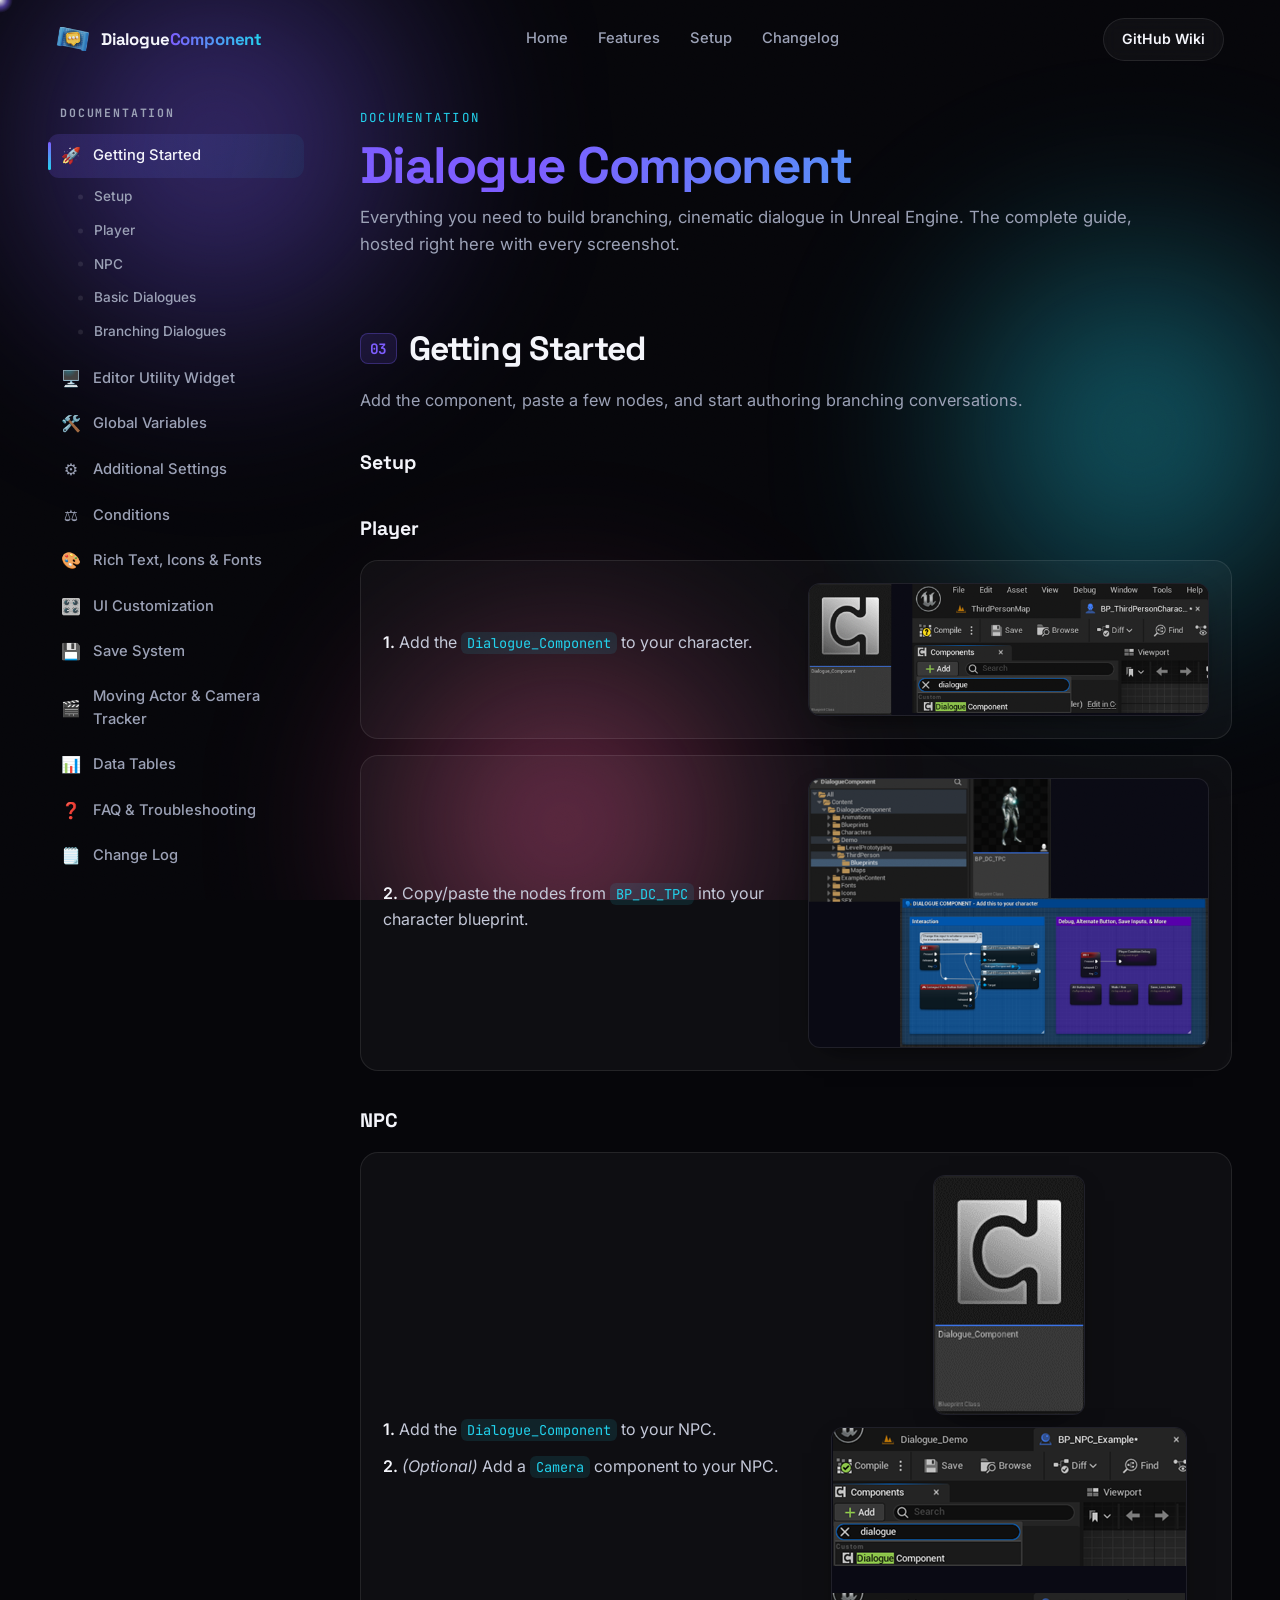
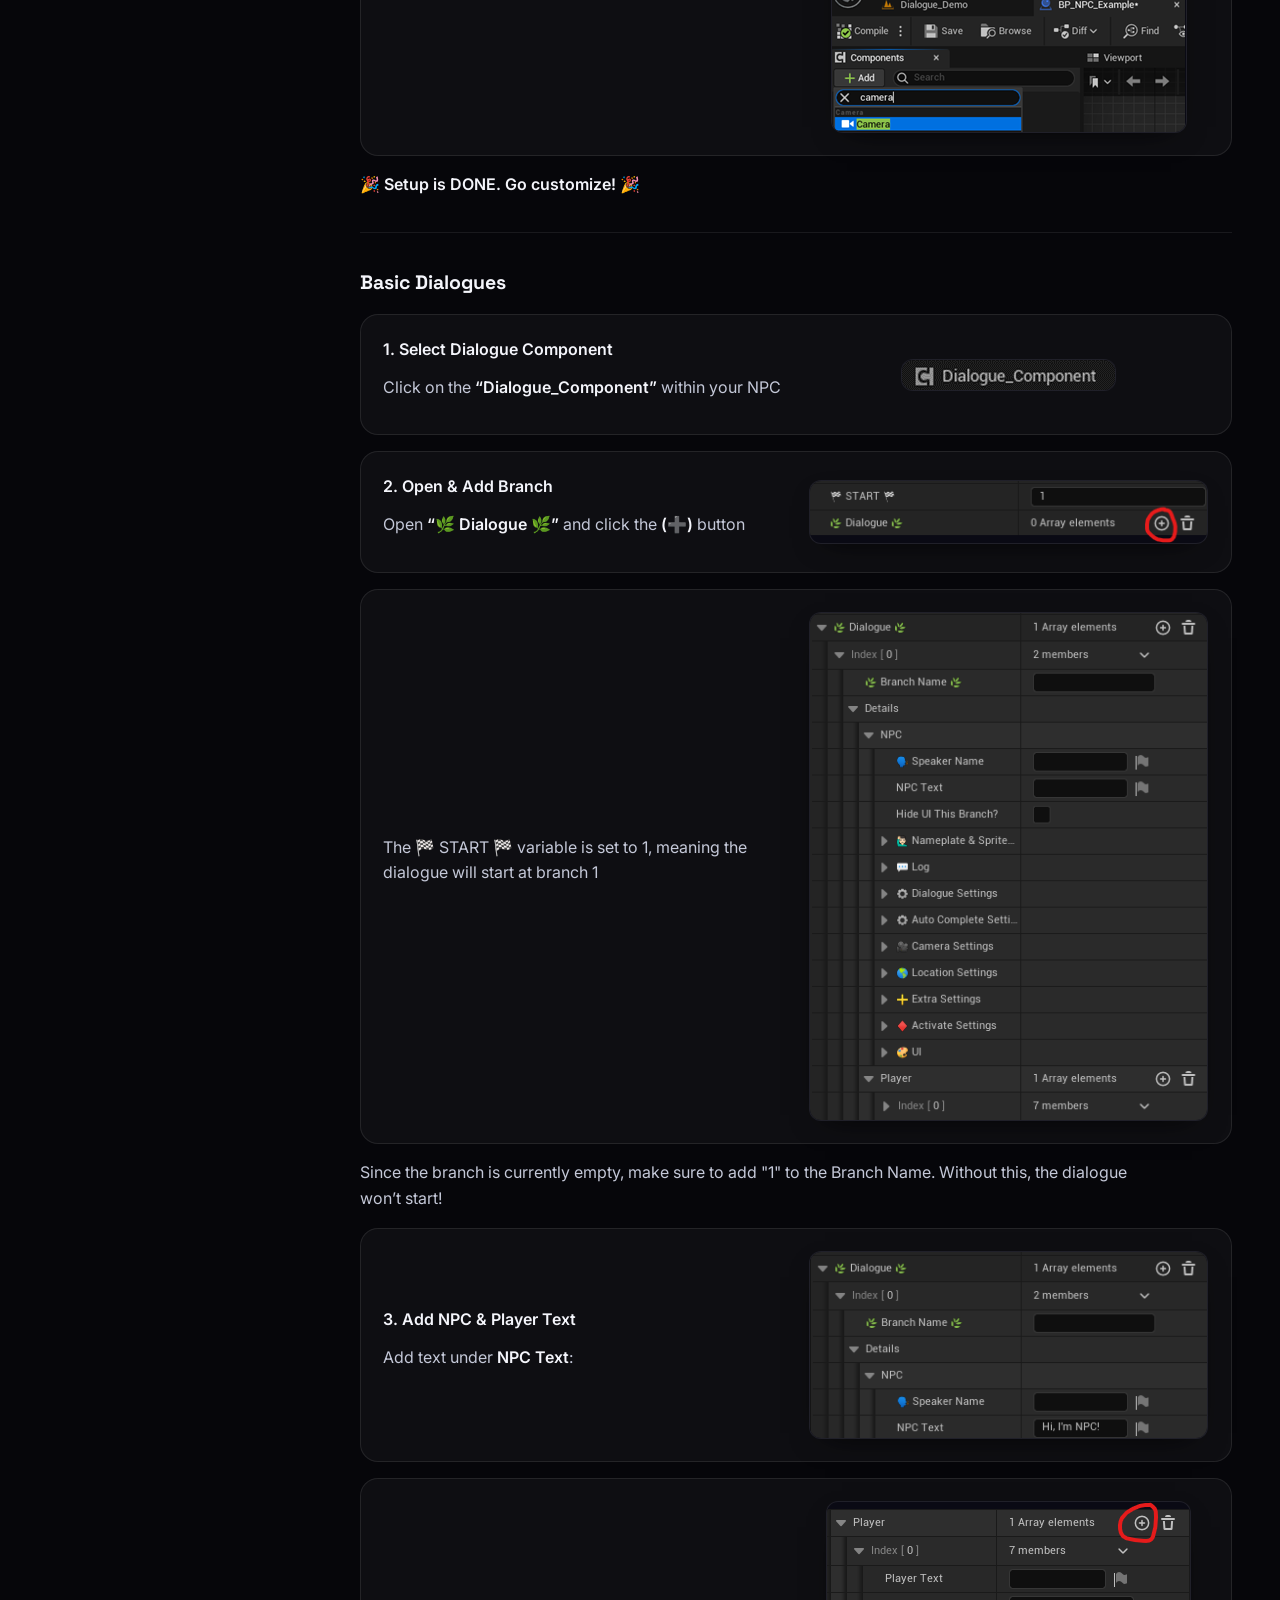
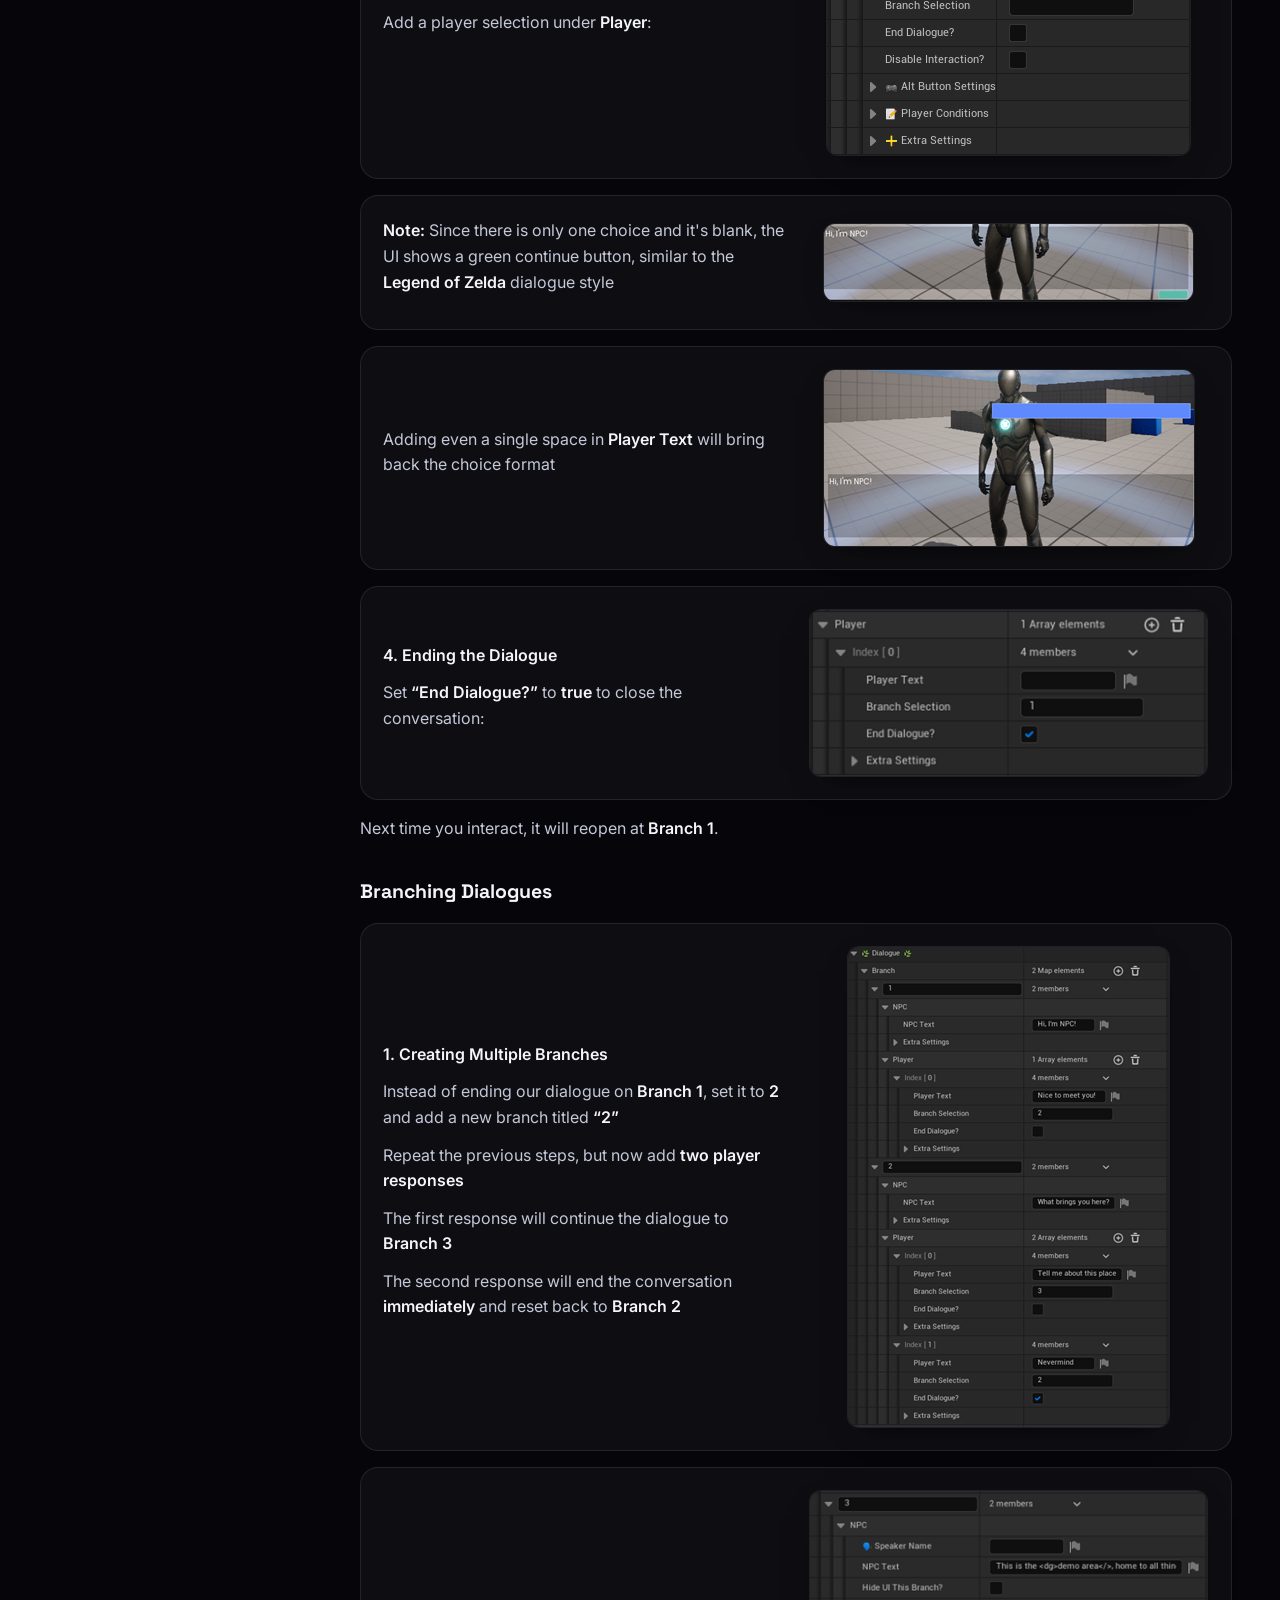
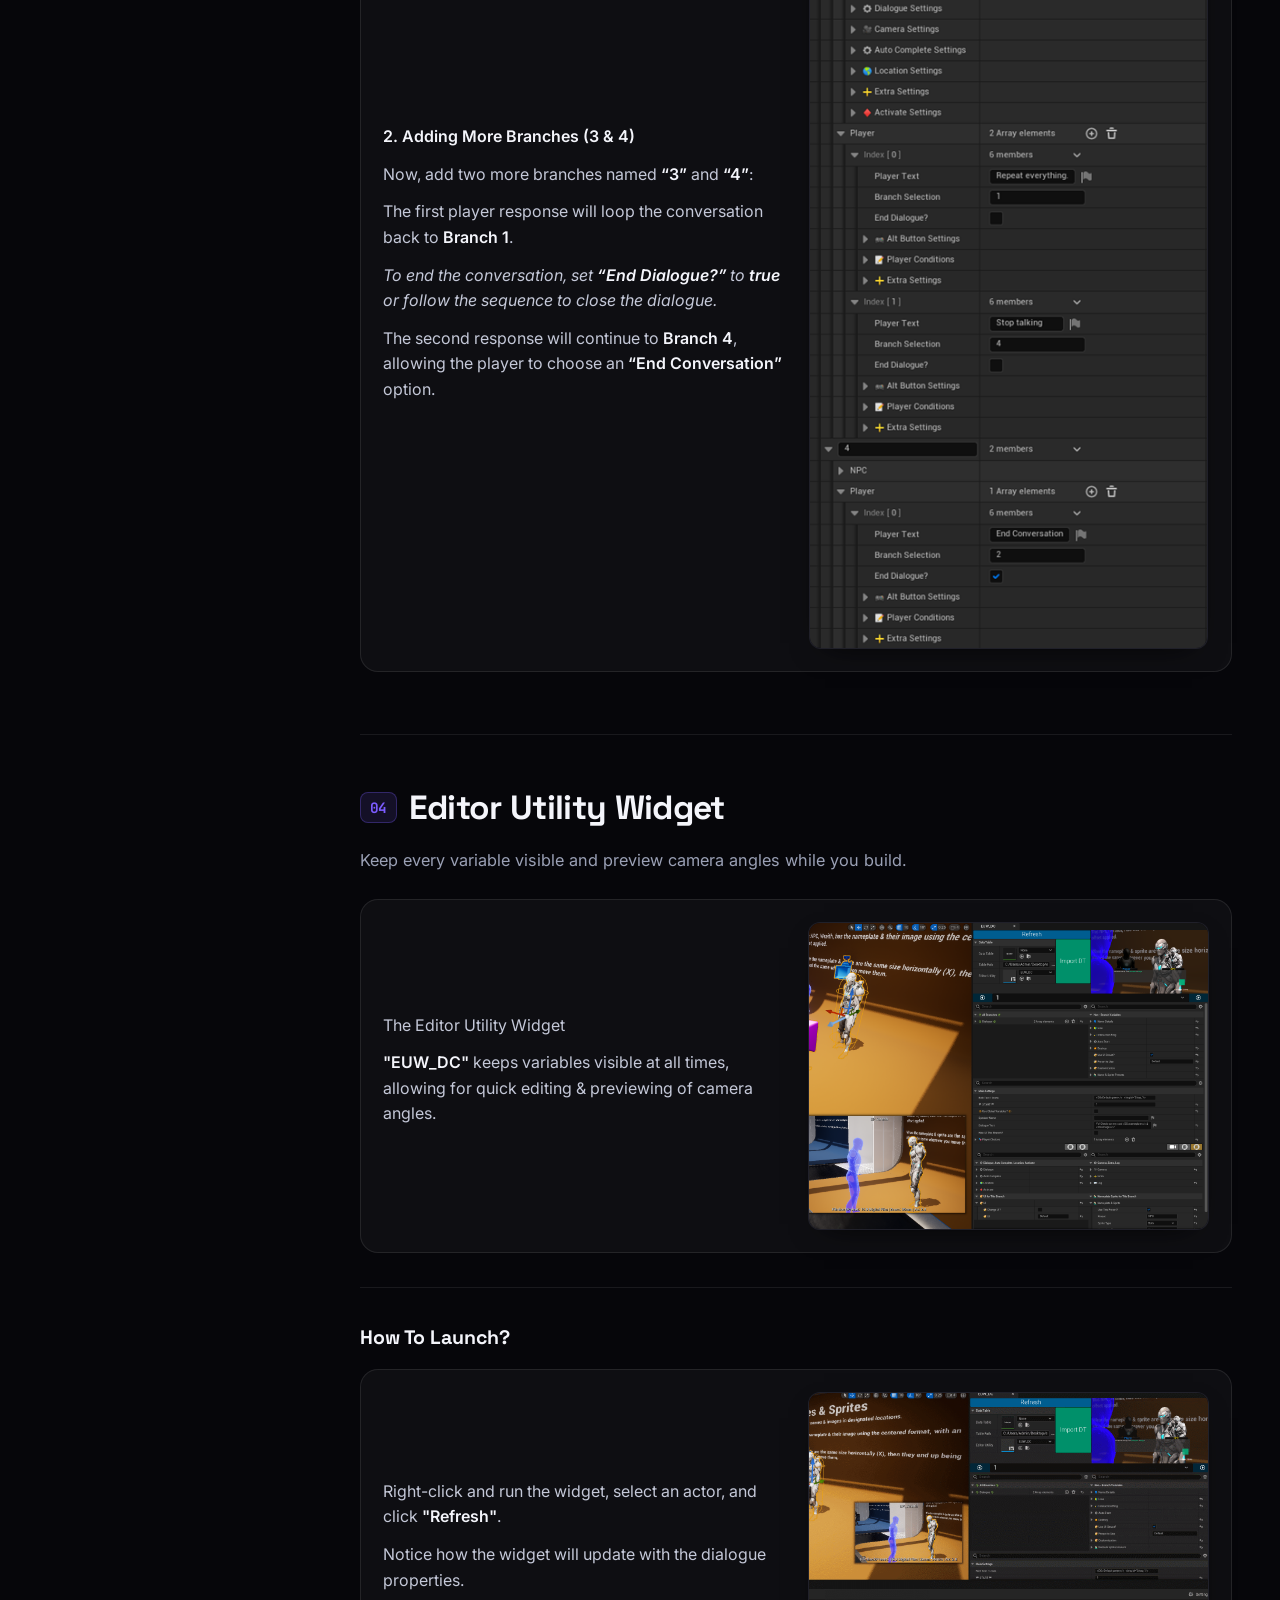
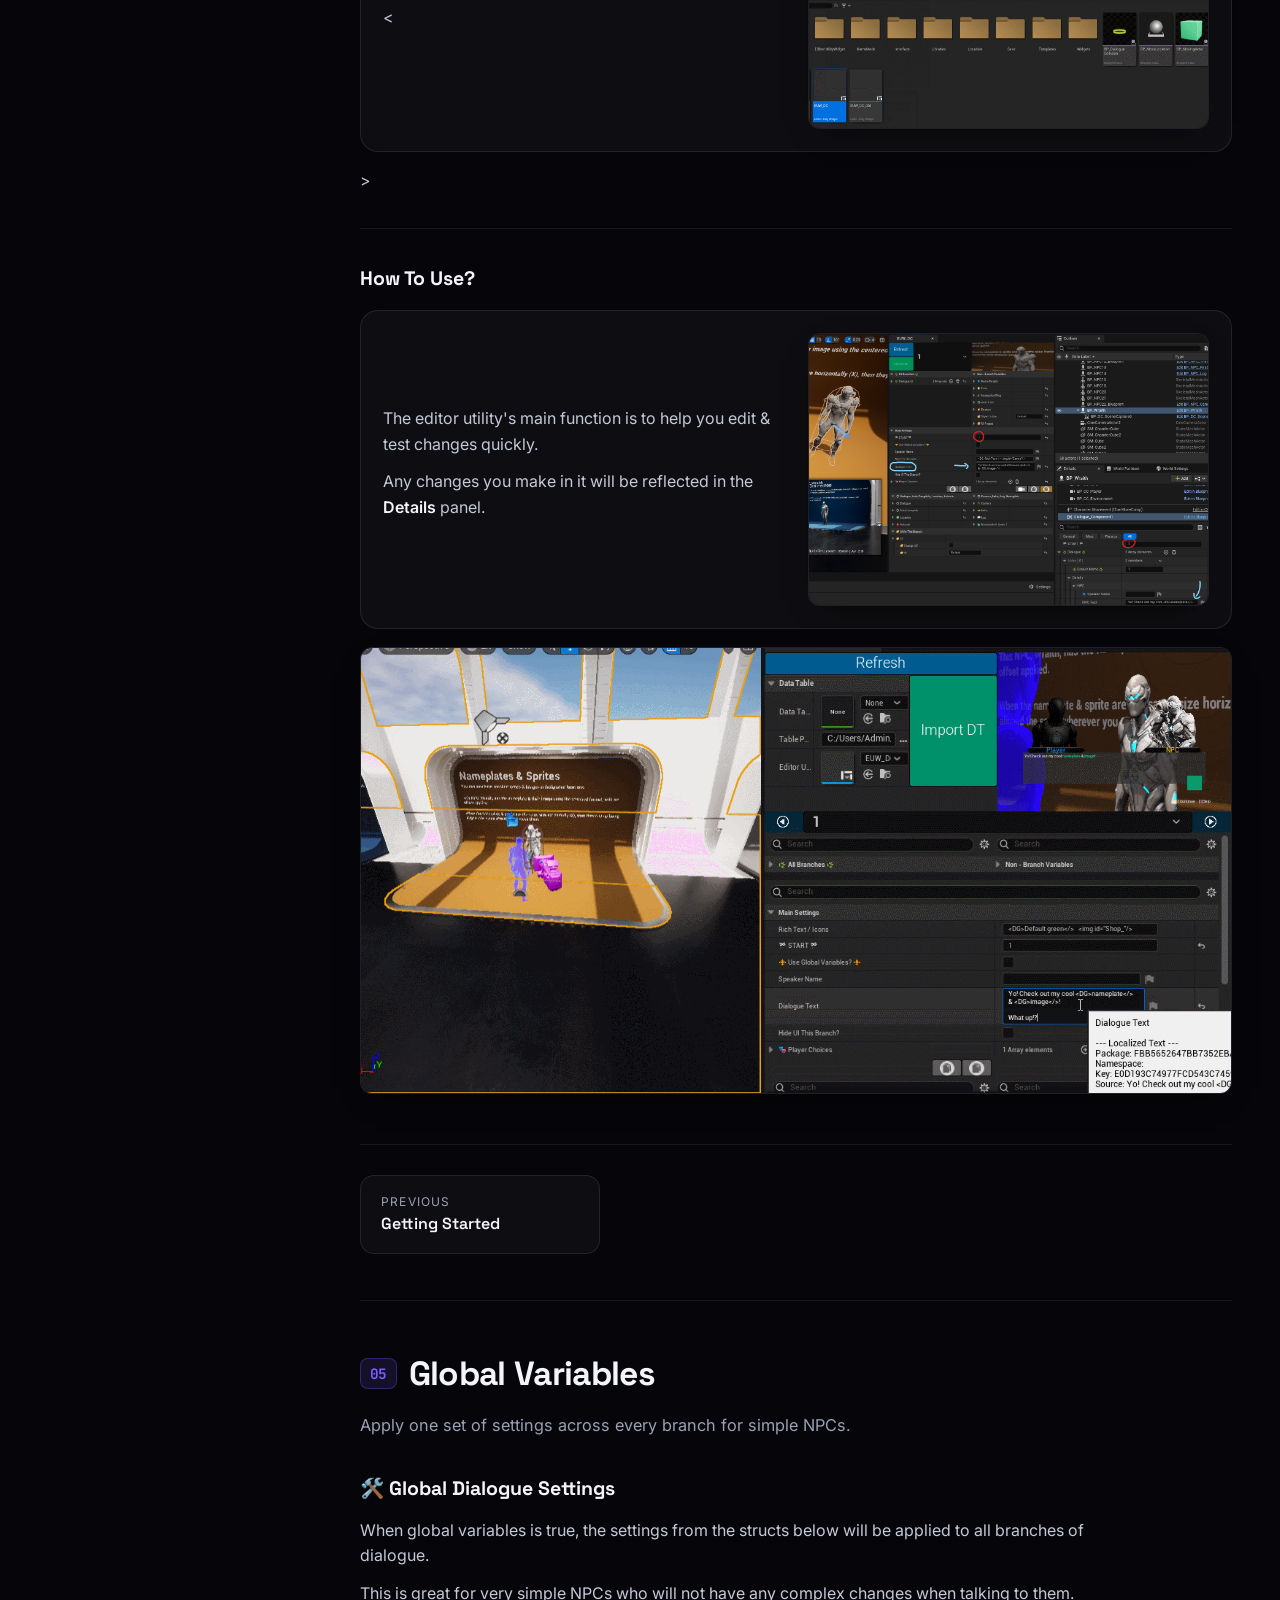
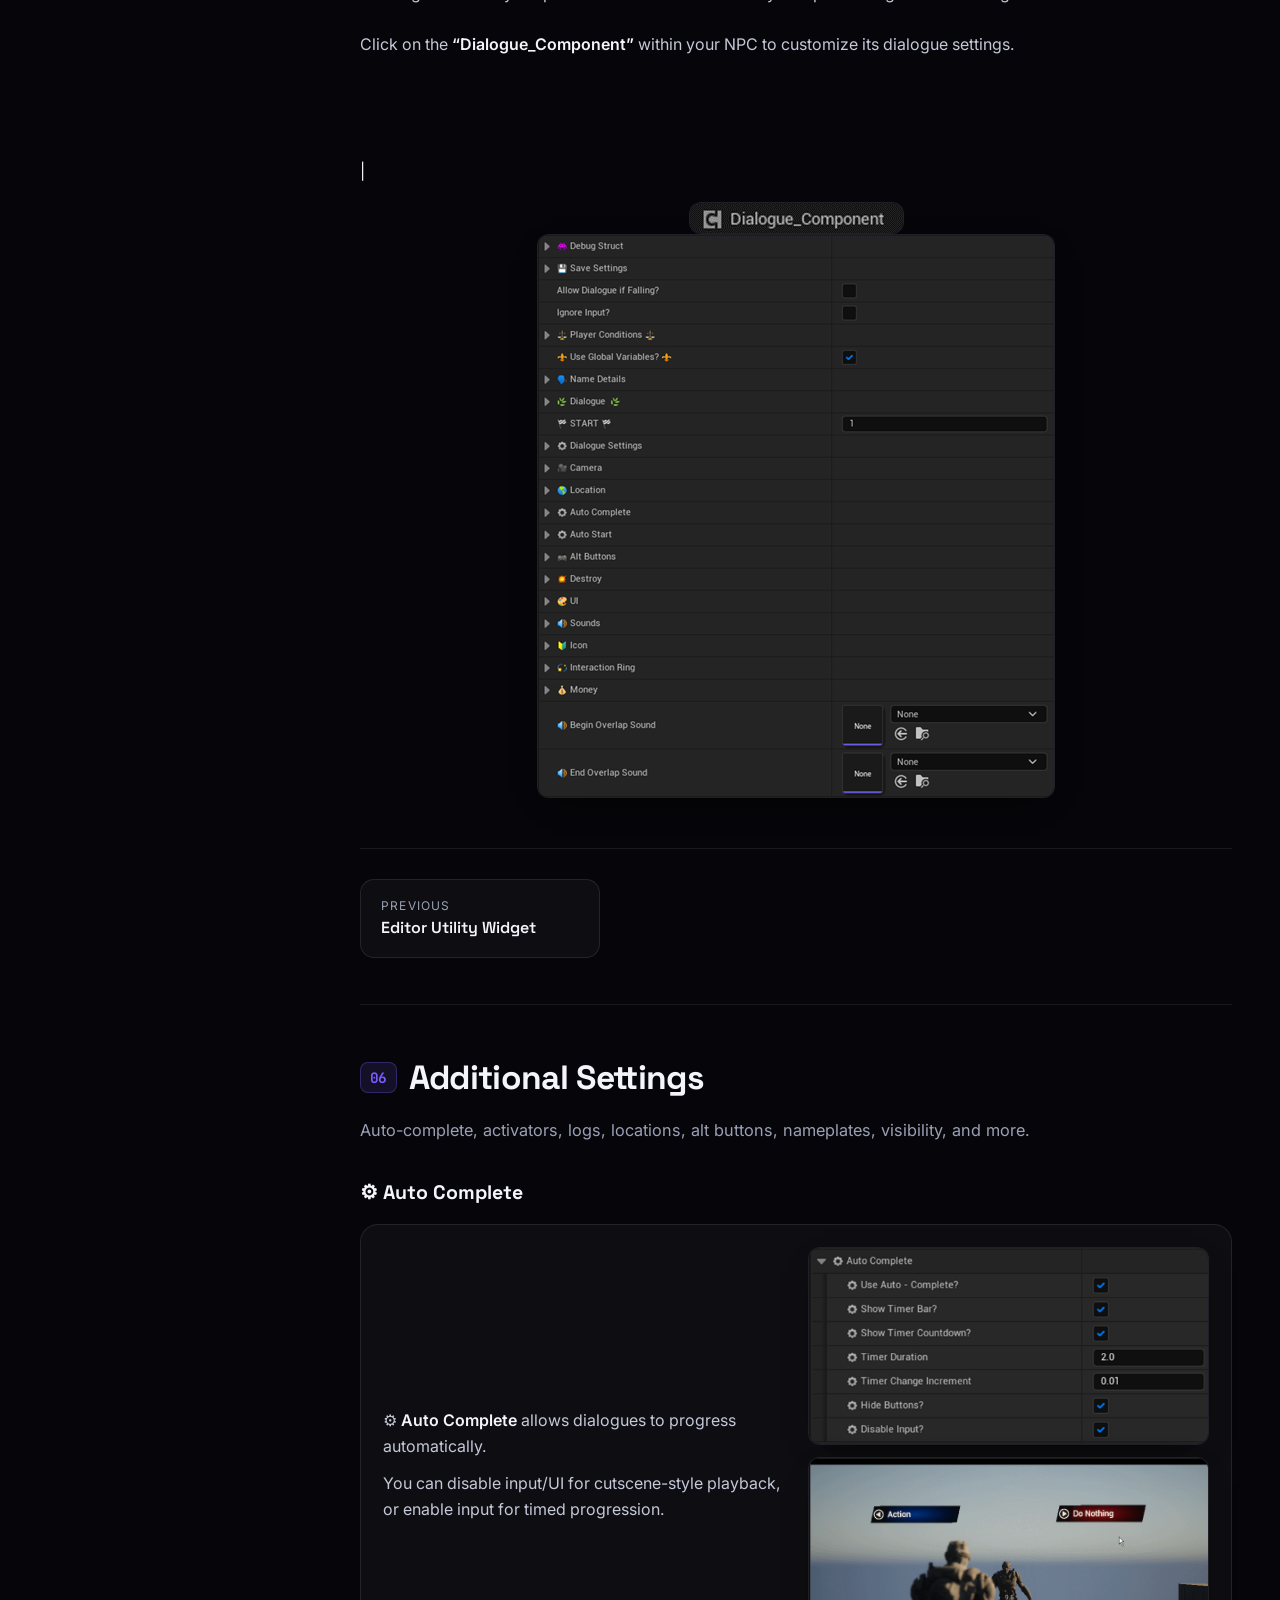
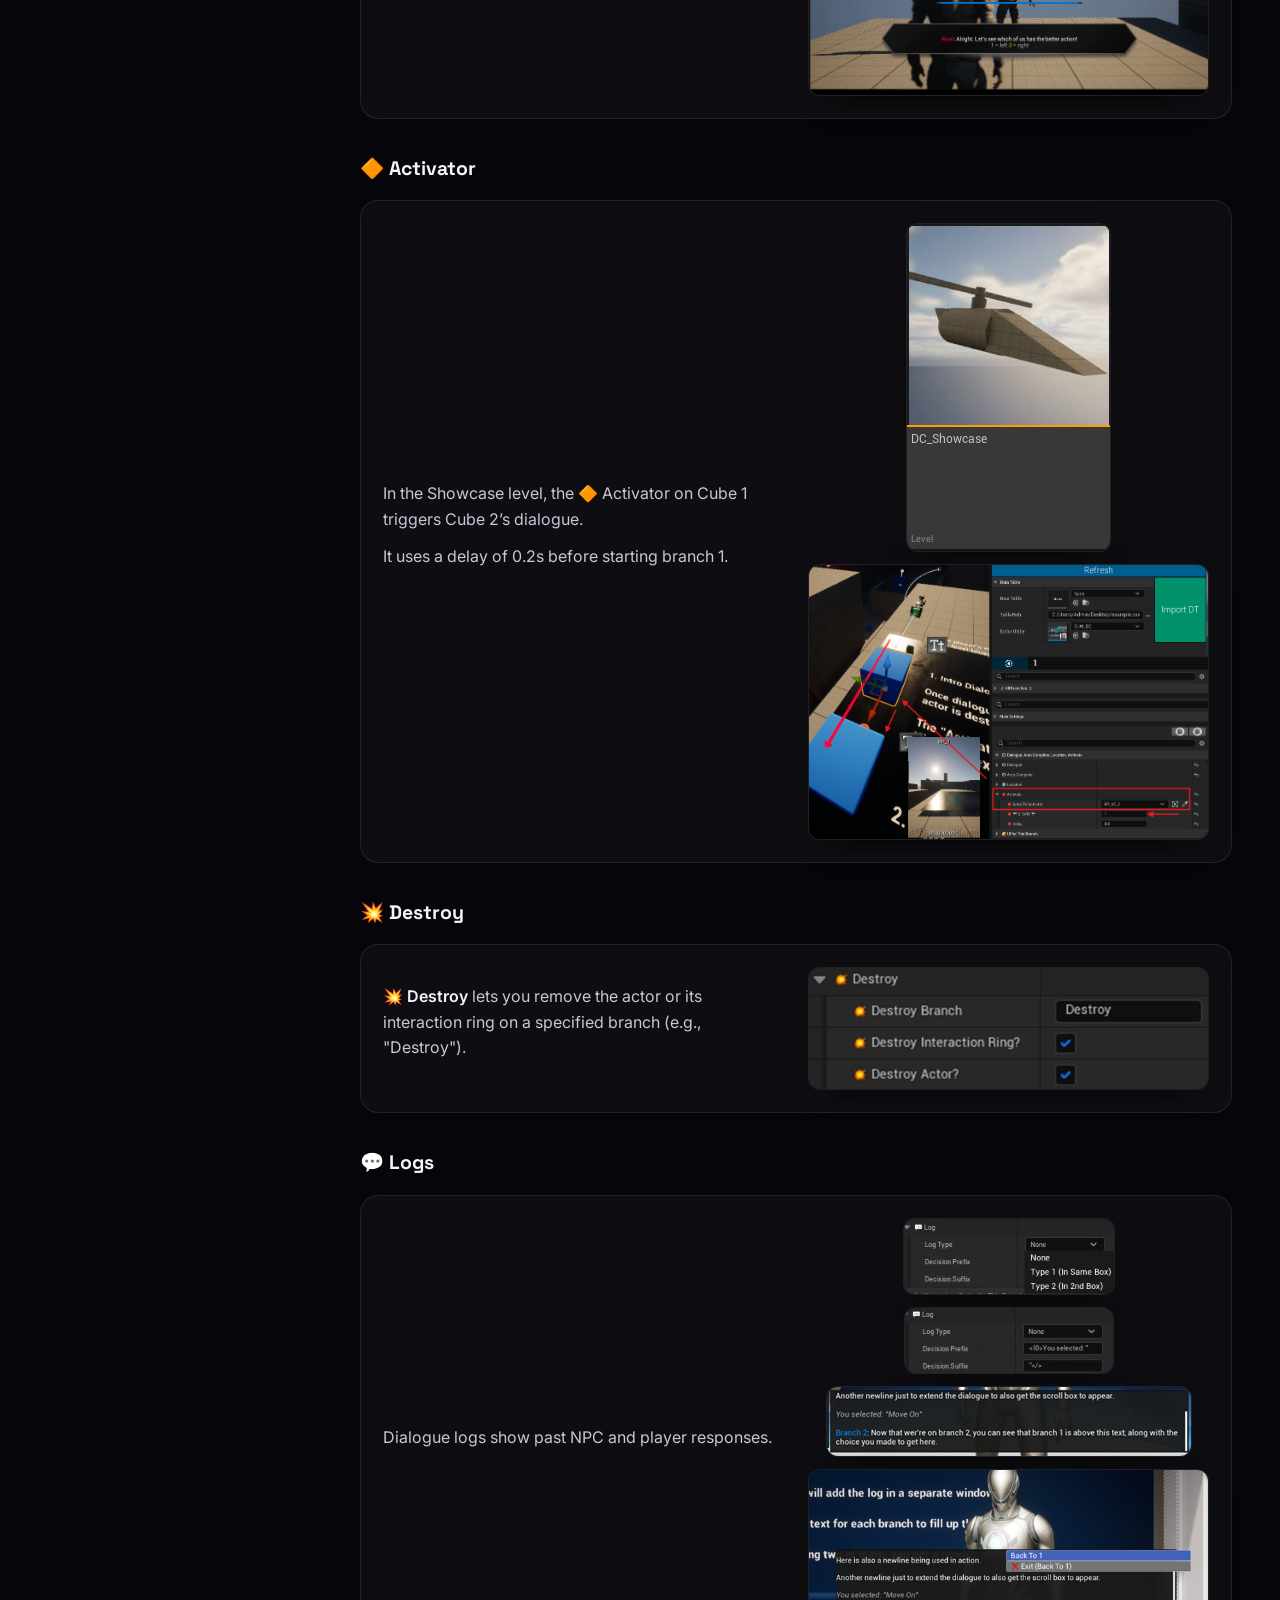
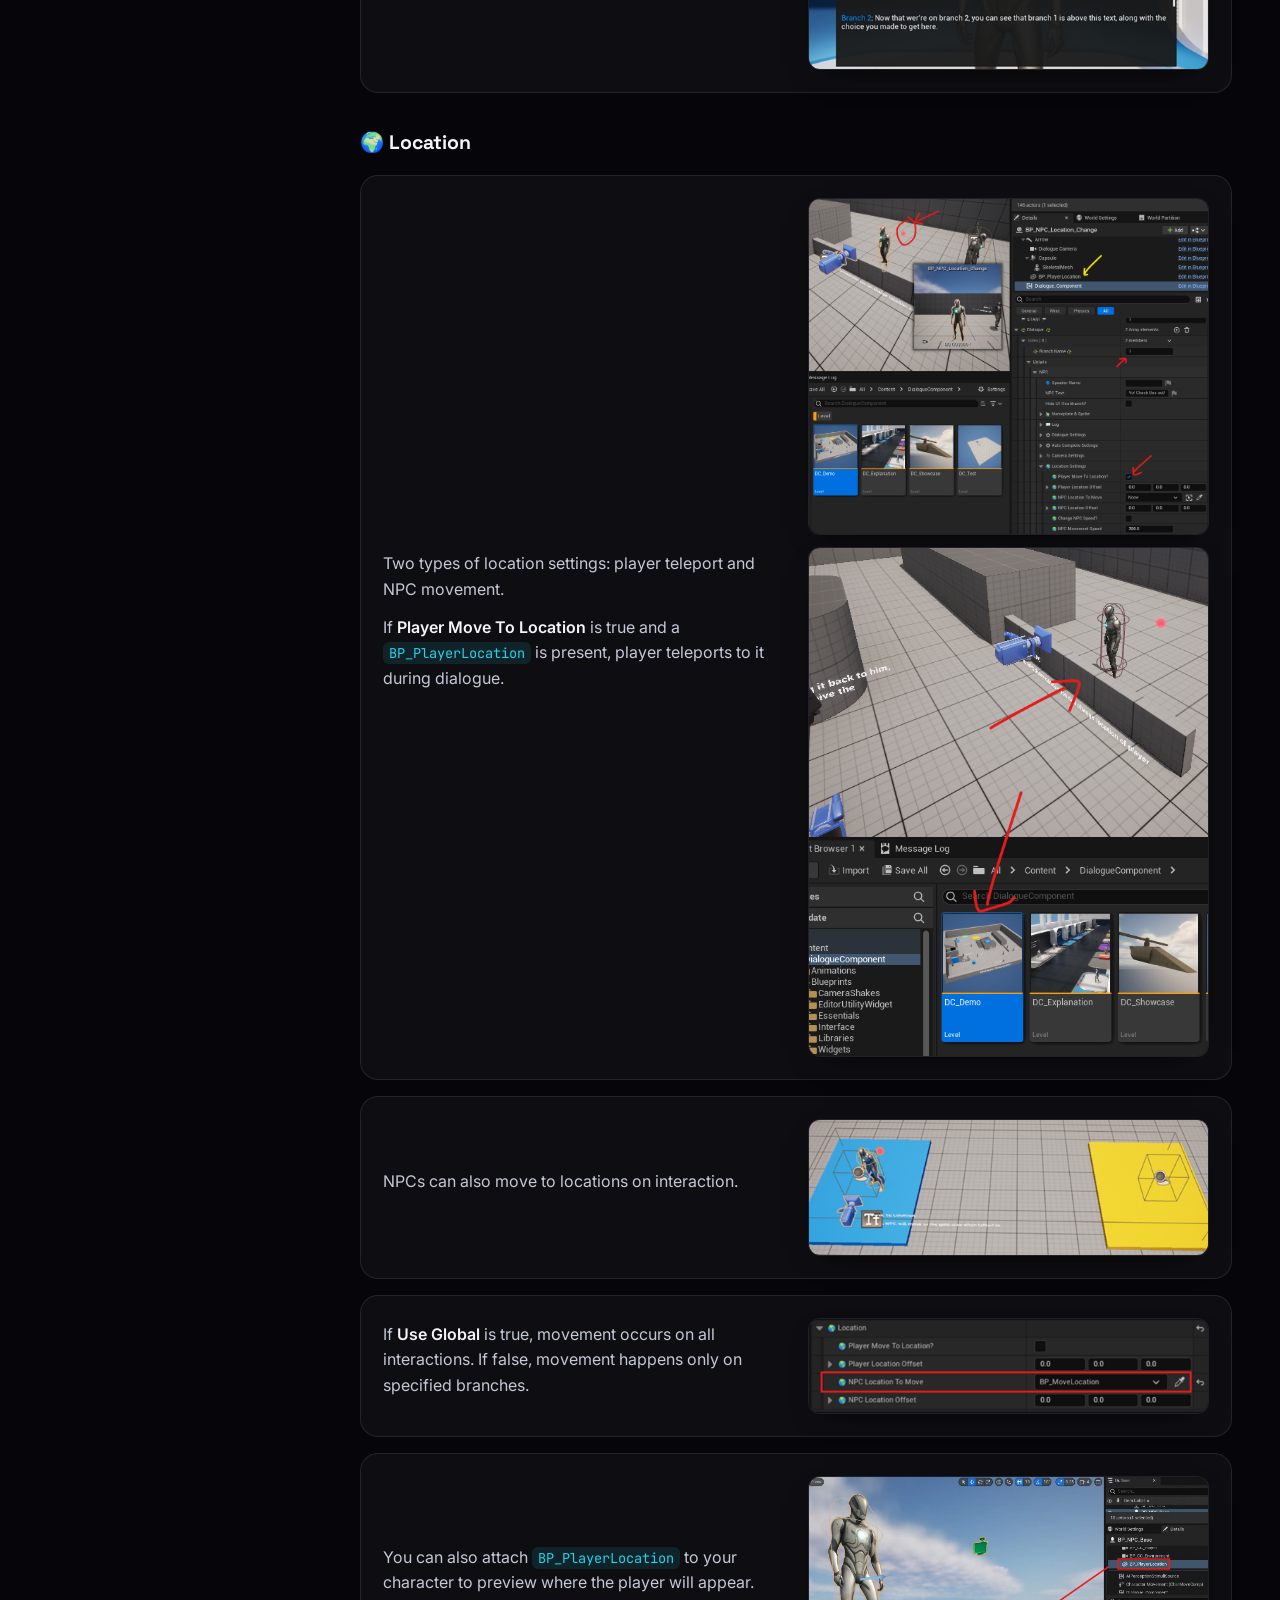
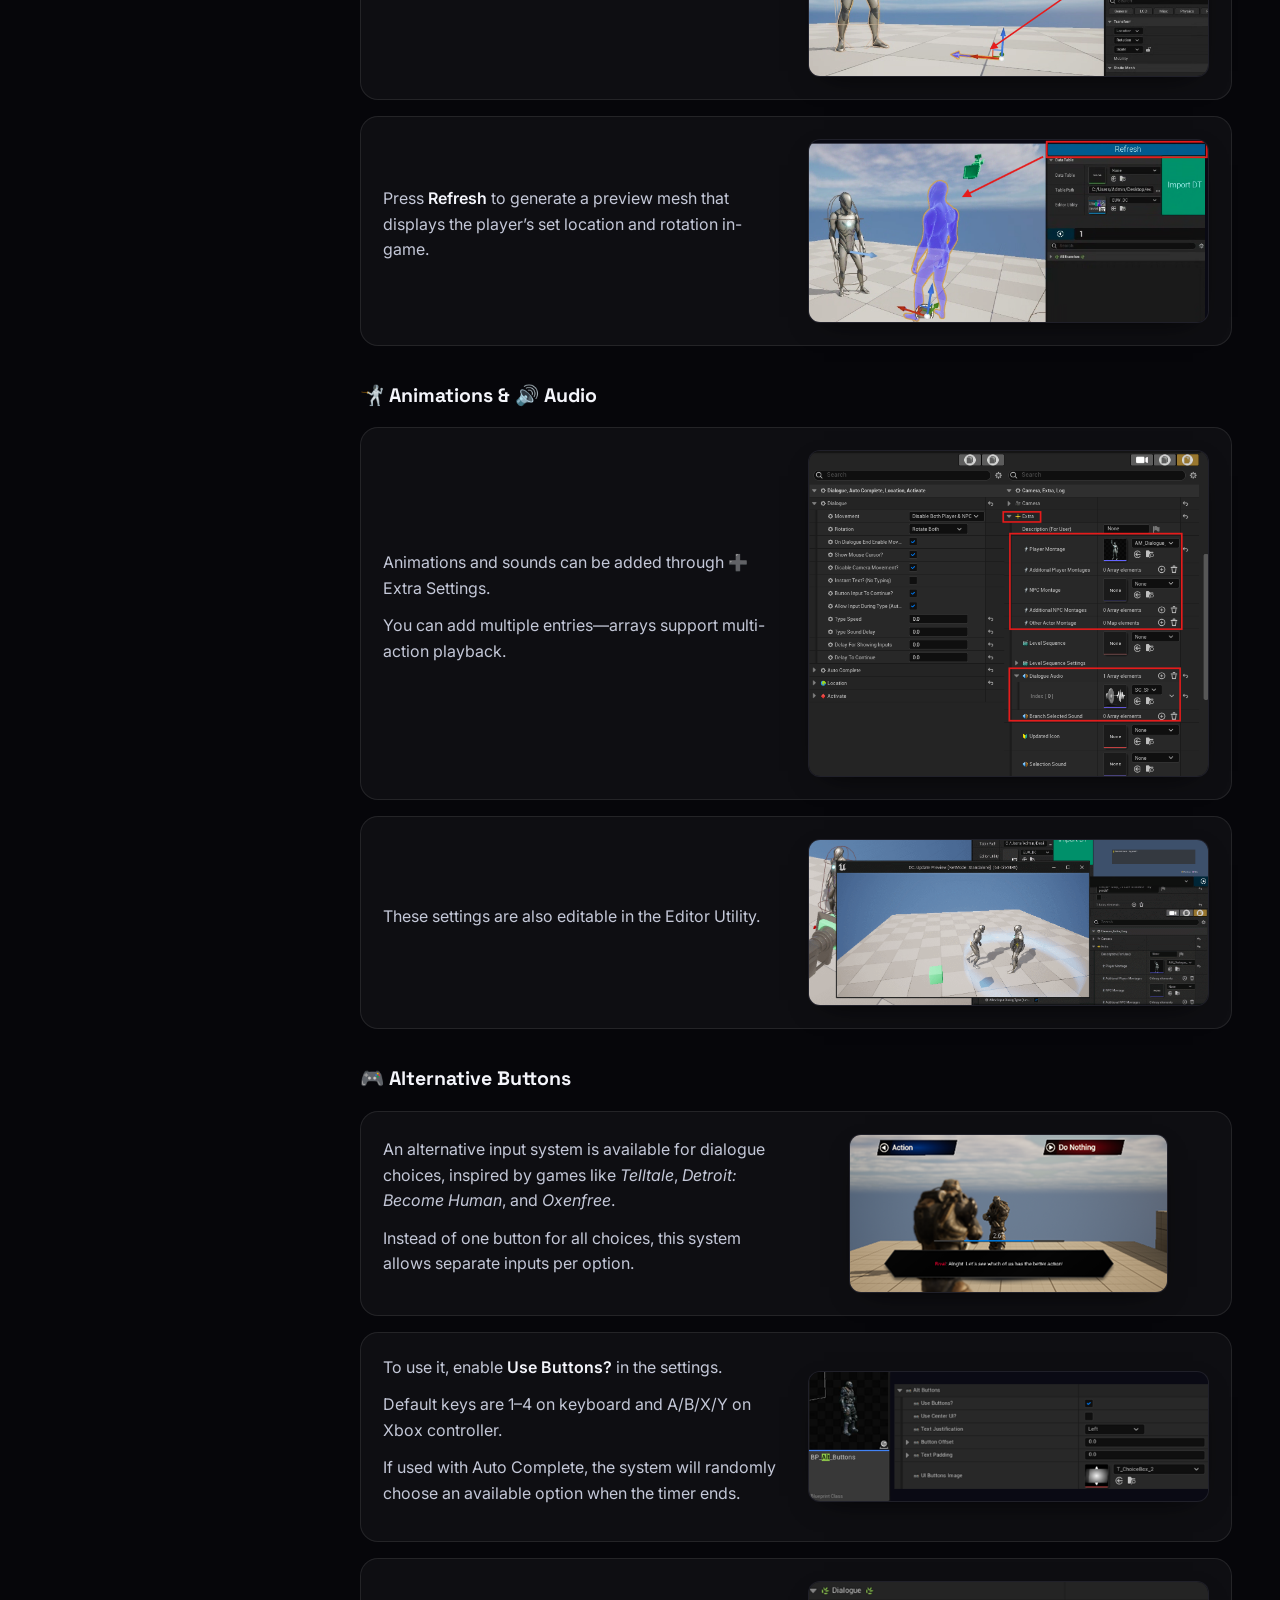
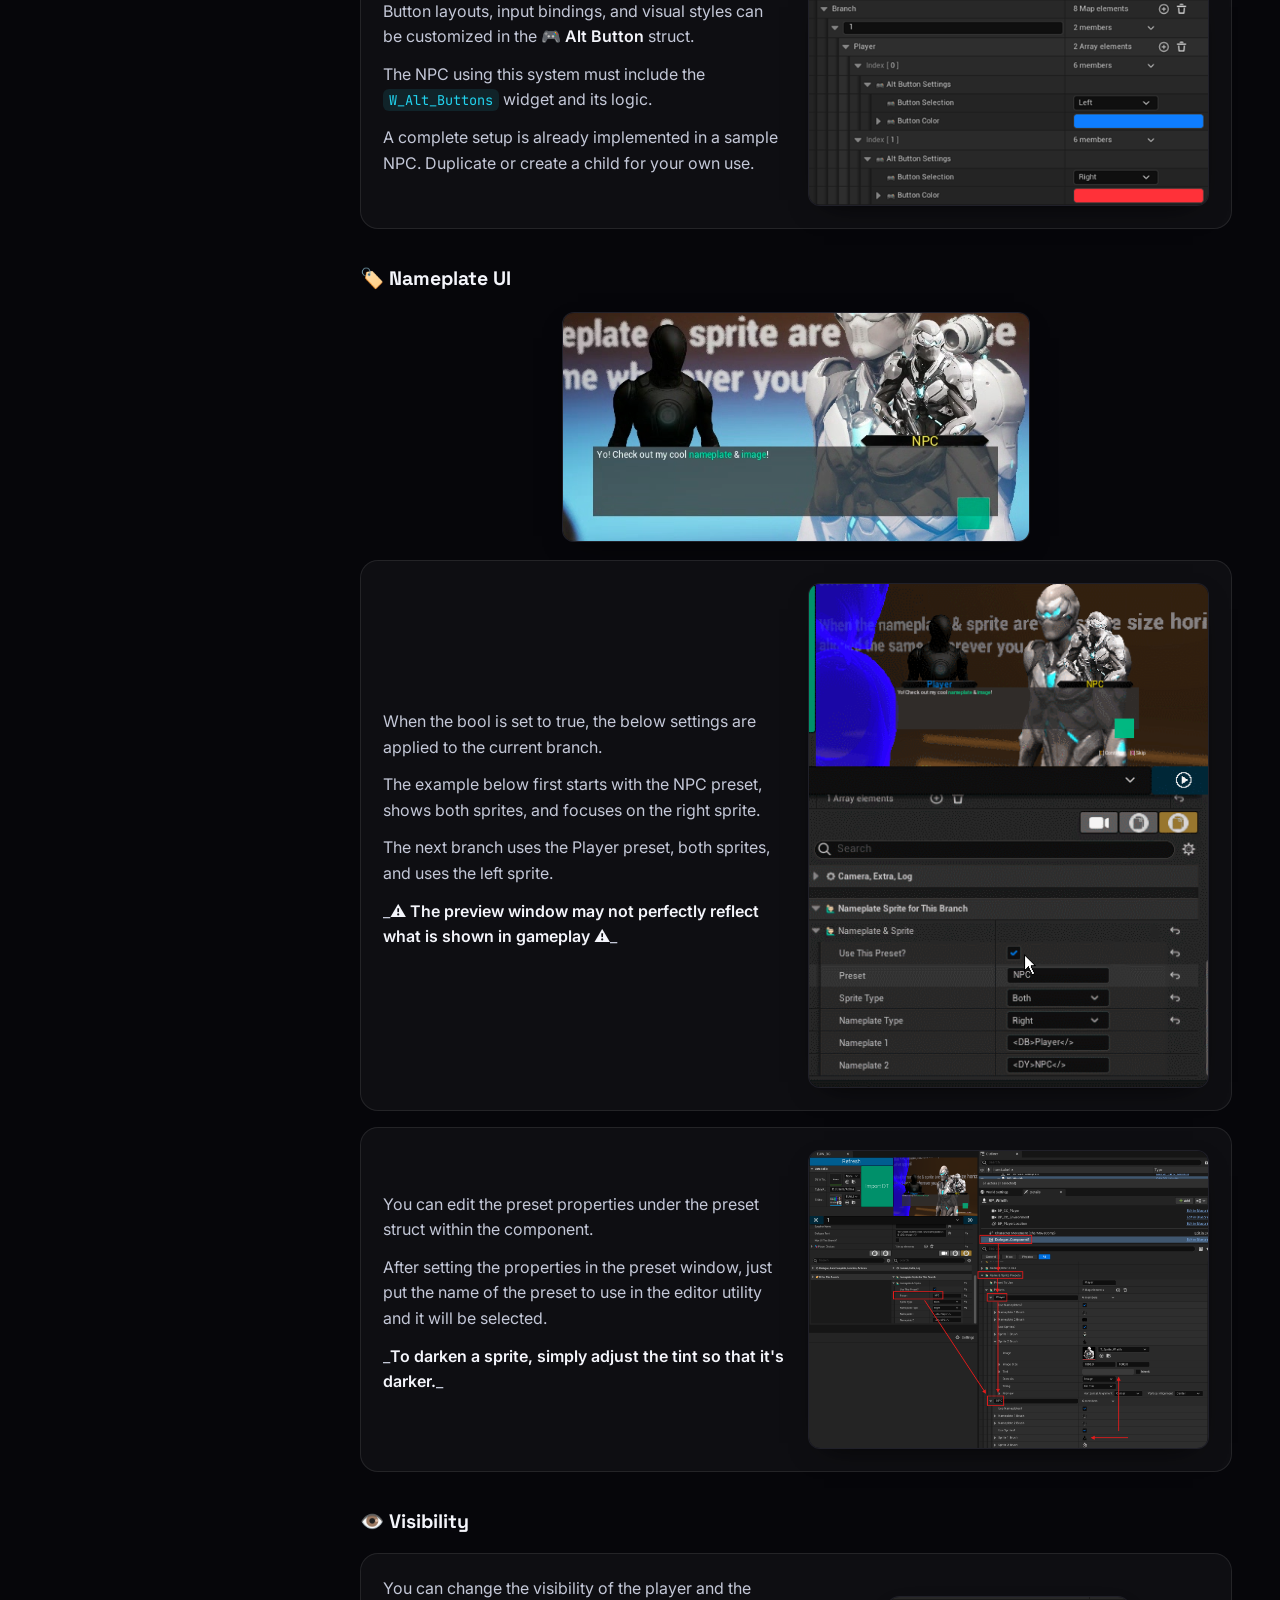
==== commit 22f7ce1f: "Add in-page docs editor (paste, annotate, save) and make docs content-driven" ====
--- a/docs.html
+++ b/docs.html
@@ -11,6 +11,7 @@
 <link href="https://fonts.googleapis.com/css2?family=Inter:wght@400;500;600;700;800;900&family=Space+Grotesk:wght@500;600;700&family=JetBrains+Mono:wght@400;500&display=swap" rel="stylesheet" />
 <link rel="stylesheet" href="styles.css" />
 <link rel="stylesheet" href="docs.css" />
+<link rel="stylesheet" href="docs-edit.css" />
 </head>
 <body class="docs-body">
 
@@ -44,127 +45,18 @@
     </button>
     <div class="docs-side-inner">
       <h4>Documentation</h4>
-      <ul class="docs-nav">
-<li class="nav-cat"><a href="#getting-started"><span class="ix">🚀</span>Getting Started</a><ul class="docs-subnav"><li><a href="#getting-started-setup">Setup</a></li><li><a href="#getting-started-player">Player</a></li><li><a href="#getting-started-npc">NPC</a></li><li><a href="#getting-started-basic-dialogues">Basic Dialogues</a></li><li><a href="#getting-started-branching-dialogues">Branching Dialogues</a></li></ul></li>
-<li class="nav-cat"><a href="#editor"><span class="ix">🖥️</span>Editor Utility Widget</a><ul class="docs-subnav"><li><a href="#editor-how-to-launch">How To Launch?</a></li><li><a href="#editor-how-to-use">How To Use?</a></li></ul></li>
-<li class="nav-cat"><a href="#global"><span class="ix">🛠️</span>Global Variables</a></li>
-<li class="nav-cat"><a href="#settings"><span class="ix">⚙️</span>Additional Settings</a><ul class="docs-subnav"><li><a href="#settings-auto-complete">⚙ Auto Complete</a></li><li><a href="#settings-activator">🔶 Activator</a></li><li><a href="#settings-destroy">💥 Destroy</a></li><li><a href="#settings-logs">💬 Logs</a></li><li><a href="#settings-location">🌍 Location</a></li><li><a href="#settings-animations-audio">🤺 Animations & 🔊 Audio</a></li><li><a href="#settings-alternative-buttons">🎮 Alternative Buttons</a></li><li><a href="#settings-nameplate-ui">🏷️ Nameplate UI</a></li><li><a href="#settings-visibility">👁️ Visibility</a></li><li><a href="#settings-skip-branch">⏩ Skip Branch</a></li></ul></li>
-<li class="nav-cat"><a href="#conditions"><span class="ix">⚖️</span>Conditions</a></li>
-<li class="nav-cat"><a href="#rich-text"><span class="ix">🎨</span>Rich Text, Icons & Fonts</a><ul class="docs-subnav"><li><a href="#rich-text-rich-text-icons">🎨 Rich Text & Icons</a></li><li><a href="#rich-text-font-settings">🅰️ Font Settings</a></li></ul></li>
-<li class="nav-cat"><a href="#ui"><span class="ix">🎛️</span>UI Customization</a></li>
-<li class="nav-cat"><a href="#save"><span class="ix">💾</span>Save System</a><ul class="docs-subnav"><li><a href="#save-overview">Overview</a></li><li><a href="#save-explanation">Explanation</a></li><li><a href="#save-saving">💾 Saving</a></li><li><a href="#save-loading">💿 Loading</a></li><li><a href="#save-using-with-other-assets">🧩 Using With Other Assets</a></li></ul></li>
-<li class="nav-cat"><a href="#moving-actor"><span class="ix">🎬</span>Moving Actor & Camera Tracker</a></li>
-<li class="nav-cat"><a href="#data-tables"><span class="ix">📊</span>Data Tables</a></li>
-<li class="nav-cat"><a href="#faq"><span class="ix">❓</span>FAQ & Troubleshooting</a><ul class="docs-subnav"><li><a href="#faq-cant-move">🚫 Can't Move?</a></li><li><a href="#faq-remove-outline-icon-interaction-ring">🧼 Remove Outline, Icon, Interaction Ring</a></li><li><a href="#faq-hair-groom-turns-red-afro">💇 Hair Groom Turns Red / Afro?</a></li></ul></li>
-<li class="nav-cat"><a href="#changelog"><span class="ix">🗒️</span>Change Log</a><ul class="docs-subnav"><li><a href="#changelog-2132026">2/13/2026</a></li><li><a href="#changelog-2102026">2/10/2026</a></li><li><a href="#changelog-12142025">12/14/2025</a></li><li><a href="#changelog-11252025">11/25/2025</a></li><li><a href="#changelog-9222025">9/22/2025</a></li><li><a href="#changelog-9112025">9/11/2025</a></li><li><a href="#changelog-9102025">9/10/2025</a></li><li><a href="#changelog-912025">9/1/2025</a></li><li><a href="#changelog-632025">6/3/2025</a></li><li><a href="#changelog-412025">4/1/2025</a></li><li><a href="#changelog-3262025">3/26/2025</a></li><li><a href="#changelog-3102025">3/10/2025</a></li><li><a href="#changelog-242025">2/4/2025</a></li><li><a href="#changelog-172025">1/7/2025</a></li><li><a href="#changelog-12262024">12/26/2024</a></li><li><a href="#changelog-1292024">12/9/2024</a></li><li><a href="#changelog-10242024">10/24/2024</a></li><li><a href="#changelog-10222024">10/22/2024</a></li><li><a href="#changelog-9192024">9/19/2024</a></li><li><a href="#changelog-962024">9/6/2024</a></li><li><a href="#changelog-882024">8/8/2024</a></li><li><a href="#changelog-6252024">6/25/2024</a></li><li><a href="#changelog-3202024">3/20/2024</a></li><li><a href="#changelog-292024">2/9/2024</a></li><li><a href="#changelog-v-22">V 2.2</a></li></ul></li>
-
-      </ul>
+      <ul class="docs-nav"></ul>
     </div>
   </aside>
 
-  <!-- content -->
+  <!-- content (rendered from docs-content.js) -->
   <main class="docs-main">
     <div class="docs-hero">
       <span class="eyebrow">Documentation</span>
       <h1 class="grad">Dialogue Component</h1>
-      <p>Everything you need to build branching, cinematic dialogue in Unreal Engine. The complete guide, hosted right here with every screenshot.</p>
+      <p>Loading…</p>
     </div>
-
-<section class="doc-section" id="getting-started">
-<h2><span class="num">03</span>Getting Started</h2>
-<p class="lede">Add the component, paste a few nodes, and start authoring branching conversations.</p>
-<h3 id="getting-started-setup">Setup</h3><h3 id="getting-started-player">Player</h3><div class="doc-step"><div class="doc-step-text"><p><strong>1.</strong> Add the <code>Dialogue_Component</code> to your character.</p></div><div class="doc-step-media"><img class="doc-img" loading="lazy" src="assets/docs/cc31df1d-6f30-458b-b7b9-576687dab6be.png" data-full="assets/docs/cc31df1d-6f30-458b-b7b9-576687dab6be.png" alt=""></div></div><div class="doc-step"><div class="doc-step-text"><p><strong>2.</strong> Copy/paste the nodes from <code>BP_DC_TPC</code> into your character blueprint.</p></div><div class="doc-step-media"><img class="doc-img" loading="lazy" src="assets/docs/55ba980c-7224-4313-8641-efa486e8adce.png" data-full="assets/docs/55ba980c-7224-4313-8641-efa486e8adce.png" alt=""></div></div><h3 id="getting-started-npc">NPC</h3><div class="doc-step"><div class="doc-step-text"><p><strong>1.</strong> Add the <code>Dialogue_Component</code> to your NPC.</p><p><strong>2.</strong> <em>(Optional)</em> Add a <code>Camera</code> component to your NPC.</p></div><div class="doc-step-media"><img class="doc-img" loading="lazy" src="assets/docs/42f607da-d484-4281-9557-f38789693ae3.png" data-full="assets/docs/42f607da-d484-4281-9557-f38789693ae3.png" alt="">
-<img class="doc-img" loading="lazy" src="assets/docs/e133e31c-b07f-413a-9cf8-e8bc7c11a23b.png" data-full="assets/docs/e133e31c-b07f-413a-9cf8-e8bc7c11a23b.png" alt=""></div></div><p>🎉 <strong>Setup is DONE. Go customize!</strong> 🎉</p><hr><h3 id="getting-started-basic-dialogues">Basic Dialogues</h3><div class="doc-step"><div class="doc-step-text"><p><strong>1. Select Dialogue Component</strong></p><p>Click on the <strong>“Dialogue_Component”</strong> within your NPC</p></div><div class="doc-step-media"><img class="doc-img" loading="lazy" src="assets/docs/50f5d569-8505-4ae7-800b-04694d76d310.png" data-full="assets/docs/50f5d569-8505-4ae7-800b-04694d76d310.png" alt="" style="max-width:700px"></div></div><div class="doc-step"><div class="doc-step-text"><p><strong>2. Open & Add Branch</strong></p><p>Open <strong>“🌿 Dialogue 🌿”</strong> and click the <strong>(➕)</strong> button</p></div><div class="doc-step-media"><img class="doc-img" loading="lazy" src="assets/docs/b659784c-9163-441d-bdad-c227173f7048.png" data-full="assets/docs/b659784c-9163-441d-bdad-c227173f7048.png" alt="" style="max-width:400px"></div></div><div class="doc-step"><div class="doc-step-text"><p>The 🏁 START 🏁 variable is set to 1, meaning the dialogue will start at branch 1</p></div><div class="doc-step-media"><img class="doc-img" loading="lazy" src="assets/docs/26d03080-061a-4cc3-8d46-83f8b9d6e992.png" data-full="assets/docs/26d03080-061a-4cc3-8d46-83f8b9d6e992.png" alt="" style="max-width:400px"></div></div><div class="doc-text-block"><p>Since the branch is currently empty, make sure to add "1" to the Branch Name. Without this, the dialogue won’t start!</p></div><div class="doc-step"><div class="doc-step-text"><p><strong>3. Add NPC & Player Text</strong></p><p>Add text under <strong>NPC Text</strong>:</p></div><div class="doc-step-media"><img class="doc-img" loading="lazy" src="assets/docs/0742f382-5f42-486e-8a01-dd7d15aeef5f.png" data-full="assets/docs/0742f382-5f42-486e-8a01-dd7d15aeef5f.png" alt="" style="max-width:400px"></div></div><div class="doc-step"><div class="doc-step-text"><p>Add a player selection under <strong>Player</strong>:</p></div><div class="doc-step-media"><img class="doc-img" loading="lazy" src="assets/docs/545d1507-81e7-4a77-84f1-067347eeb10a.png" data-full="assets/docs/545d1507-81e7-4a77-84f1-067347eeb10a.png" alt="" style="max-width:400px"></div></div><div class="doc-step"><div class="doc-step-text"><p><strong>Note:</strong> Since there is only one choice and it's blank, the UI shows a green continue button, similar to the <strong>Legend of Zelda</strong> dialogue style</p></div><div class="doc-step-media"><img class="doc-img" loading="lazy" src="assets/docs/1c44c50f-946d-4498-b28c-c80130bc57a5.png" data-full="assets/docs/1c44c50f-946d-4498-b28c-c80130bc57a5.png" alt="" style="max-width:400px"></div></div><div class="doc-step"><div class="doc-step-text"><p>Adding even a single space in <strong>Player Text</strong> will bring back the choice format</p></div><div class="doc-step-media"><img class="doc-img" loading="lazy" src="assets/docs/2c1ad14d-888a-4490-b234-c77b3c22401a.png" data-full="assets/docs/2c1ad14d-888a-4490-b234-c77b3c22401a.png" alt="" style="max-width:400px"></div></div><div class="doc-step"><div class="doc-step-text"><p><strong>4. Ending the Dialogue</strong></p><p>Set <strong>“End Dialogue?”</strong> to <strong>true</strong> to close the conversation:</p></div><div class="doc-step-media"><img class="doc-img" loading="lazy" src="assets/docs/23d9c44f-264a-4edc-b87c-712b126b2da4.png" data-full="assets/docs/23d9c44f-264a-4edc-b87c-712b126b2da4.png" alt="" style="max-width:400px"></div></div><div class="doc-text-block"><p>Next time you interact, it will reopen at <strong>Branch 1</strong>.</p></div><h3 id="getting-started-branching-dialogues">Branching Dialogues</h3><div class="doc-step"><div class="doc-step-text"><p><strong>1. Creating Multiple Branches</strong></p><p>Instead of ending our dialogue on <strong>Branch 1</strong>, set it to <strong>2</strong> and add a new branch titled <strong>“2”</strong></p><p>Repeat the previous steps, but now add <strong>two player responses</strong></p><p>The first response will continue the dialogue to <strong>Branch 3</strong></p><p>The second response will end the conversation <strong>immediately</strong> and reset back to <strong>Branch 2</strong></p></div><div class="doc-step-media"><img class="doc-img" loading="lazy" src="assets/docs/c572ceaa-fb52-4f46-9d09-af0504b194f6.png" data-full="assets/docs/c572ceaa-fb52-4f46-9d09-af0504b194f6.png" alt="" style="max-width:400px"></div></div><div class="doc-step"><div class="doc-step-text"><p><strong>2. Adding More Branches (3 & 4)</strong></p><p>Now, add two more branches named <strong>“3”</strong> and <strong>“4”</strong>:</p><p>The first player response will loop the conversation back to <strong>Branch 1</strong>.</p><p><em>To end the conversation, set <strong>“End Dialogue?”</strong> to <strong>true</strong> or follow the sequence to close the dialogue.</em></p><p>The second response will continue to <strong>Branch 4</strong>, allowing the player to choose an <strong>“End Conversation”</strong> option.</p></div><div class="doc-step-media"><img class="doc-img" loading="lazy" src="assets/docs/aa7383f2-cae2-43d2-9240-c2d64f4daead.png" data-full="assets/docs/aa7383f2-cae2-43d2-9240-c2d64f4daead.png" alt="" style="max-width:400px"></div></div>
-
-</section>
-
-<section class="doc-section" id="editor">
-<h2><span class="num">04</span>Editor Utility Widget</h2>
-<p class="lede">Keep every variable visible and preview camera angles while you build.</p>
-<div class="doc-step"><div class="doc-step-text"><p>The Editor Utility Widget</p><p><strong>"EUW_DC"</strong> keeps variables visible at all times, allowing for quick editing & previewing of camera angles.</p></div><div class="doc-step-media"><img class="doc-img" loading="lazy" src="assets/docs/b4a2bf69-1705-440e-a207-60d74b8d499c.png" data-full="assets/docs/b4a2bf69-1705-440e-a207-60d74b8d499c.png" alt=""></div></div><hr><h3 id="editor-how-to-launch">How To Launch?</h3><div class="doc-step"><div class="doc-step-text"><p>Right-click and run the widget, select an actor, and click <strong>"Refresh"</strong>.</p><p>Notice how the widget will update with the dialogue properties.</p><p><</p></div><div class="doc-step-media"><img class="doc-img" loading="lazy" src="assets/docs/8e50c7d5-0080-4a40-b8b8-2554392ff5bc.gif" data-full="assets/docs/8e50c7d5-0080-4a40-b8b8-2554392ff5bc.gif" alt="GIF 6-5-2025 6-40-48 PM"></div></div><div class="doc-text-block"><p>></p></div><hr><h3 id="editor-how-to-use">How To Use?</h3><div class="doc-step"><div class="doc-step-text"><p>The editor utility's main function is to help you edit & test changes quickly.</p><p>Any changes you make in it will be reflected in the <strong>Details</strong> panel.</p></div><div class="doc-step-media"><img class="doc-img" loading="lazy" src="assets/docs/549f2f04-3f32-4ca8-a737-6d0ebb5d379b.png" data-full="assets/docs/549f2f04-3f32-4ca8-a737-6d0ebb5d379b.png" alt=""></div></div><div class="doc-figure"><img class="doc-img" loading="lazy" src="assets/docs/04033f49-fb16-48ac-a82c-86ac9ebd2d8f.gif" data-full="assets/docs/04033f49-fb16-48ac-a82c-86ac9ebd2d8f.gif" alt="GIF 6-5-2025 6-46-42 PM"></div>
-<div class="doc-pager"><a class="prev" href="#getting-started"><span>Previous</span><b>Getting Started</b></a></div>
-</section>
-
-<section class="doc-section" id="global">
-<h2><span class="num">05</span>Global Variables</h2>
-<p class="lede">Apply one set of settings across every branch for simple NPCs.</p>
-<h3 id="global-global-dialogue-settings">🛠️ Global Dialogue Settings</h3><div class="doc-text-block"><p>When global variables is true, the settings from the structs below will be applied to all branches of dialogue.</p></div><p>This is great for very simple NPCs who will not have any complex changes when talking to them.  <br><br> Click on the <strong>“Dialogue_Component”</strong> within your NPC to customize its dialogue settings. <br><br> <p align="center"></p><br><br> <p align="center"></p> |</p><div class="doc-figure"><img class="doc-img" loading="lazy" src="assets/docs/8be29527-2db8-41f9-9e24-78fa174ffb65.png" data-full="assets/docs/8be29527-2db8-41f9-9e24-78fa174ffb65.png" alt=""><img class="doc-img" loading="lazy" src="assets/docs/65881bf3-feb0-4186-b73f-4259ba9eaa35.png" data-full="assets/docs/65881bf3-feb0-4186-b73f-4259ba9eaa35.png" alt=""></div>
-<div class="doc-pager"><a class="prev" href="#editor"><span>Previous</span><b>Editor Utility Widget</b></a></div>
-</section>
-
-<section class="doc-section" id="settings">
-<h2><span class="num">06</span>Additional Settings</h2>
-<p class="lede">Auto-complete, activators, logs, locations, alt buttons, nameplates, visibility, and more.</p>
-<h3 id="settings-auto-complete">⚙ Auto Complete</h3><div class="doc-step"><div class="doc-step-text"><p>⚙ <strong>Auto Complete</strong> allows dialogues to progress automatically.</p><p>You can disable input/UI for cutscene-style playback, or enable input for timed progression.</p></div><div class="doc-step-media"><img class="doc-img" loading="lazy" src="assets/docs/1d5feca7-1d15-4345-a8d3-262a8790e2df.png" data-full="assets/docs/1d5feca7-1d15-4345-a8d3-262a8790e2df.png" alt="">
-<img class="doc-img" loading="lazy" src="assets/docs/c6886632-1fc8-4324-a8a5-232f8cc6efc4.gif" data-full="assets/docs/c6886632-1fc8-4324-a8a5-232f8cc6efc4.gif" alt=""></div></div><h3 id="settings-activator">🔶 Activator</h3><div class="doc-step"><div class="doc-step-text"><p>In the Showcase level, the 🔶 Activator on Cube 1 triggers Cube 2’s dialogue.</p><p>It uses a delay of 0.2s before starting branch 1.</p></div><div class="doc-step-media"><img class="doc-img" loading="lazy" src="assets/docs/a14ad12a-8231-4b24-8454-31faad531527.png" data-full="assets/docs/a14ad12a-8231-4b24-8454-31faad531527.png" alt="">
-<img class="doc-img" loading="lazy" src="assets/docs/1b9cb6e8-7554-4d34-9bd5-97605088628d.png" data-full="assets/docs/1b9cb6e8-7554-4d34-9bd5-97605088628d.png" alt=""></div></div><h3 id="settings-destroy">💥 Destroy</h3><div class="doc-step"><div class="doc-step-text"><p>💥 <strong>Destroy</strong> lets you remove the actor or its interaction ring on a specified branch (e.g., "Destroy").</p></div><div class="doc-step-media"><img class="doc-img" loading="lazy" src="assets/docs/16c94541-489b-4bc4-9e22-5b000ca512c3.png" data-full="assets/docs/16c94541-489b-4bc4-9e22-5b000ca512c3.png" alt=""></div></div><h3 id="settings-logs">💬 Logs</h3><div class="doc-step"><div class="doc-step-text"><p>Dialogue logs show past NPC and player responses.</p></div><div class="doc-step-media"><img class="doc-img" loading="lazy" src="assets/docs/e83bc512-dc55-42aa-8104-9633d88f8ff0.png" data-full="assets/docs/e83bc512-dc55-42aa-8104-9633d88f8ff0.png" alt="">
-<img class="doc-img" loading="lazy" src="assets/docs/af6eacf9-6195-417f-846d-312f024f2f5a.png" data-full="assets/docs/af6eacf9-6195-417f-846d-312f024f2f5a.png" alt="">
-<img class="doc-img" loading="lazy" src="assets/docs/4defd179-4ae6-4391-9964-b4bc324e656f.png" data-full="assets/docs/4defd179-4ae6-4391-9964-b4bc324e656f.png" alt="">
-<img class="doc-img" loading="lazy" src="assets/docs/52dde1de-fadf-4707-b54f-760a71f1c062.png" data-full="assets/docs/52dde1de-fadf-4707-b54f-760a71f1c062.png" alt=""></div></div><h3 id="settings-location">🌍 Location</h3><div class="doc-step"><div class="doc-step-text"><p>Two types of location settings: player teleport and NPC movement.</p><p>If <strong>Player Move To Location</strong> is true and a <code>BP_PlayerLocation</code> is present, player teleports to it during dialogue.</p></div><div class="doc-step-media"><img class="doc-img" loading="lazy" src="assets/docs/261b4b68-b54b-4018-b1a0-307800092787.png" data-full="assets/docs/261b4b68-b54b-4018-b1a0-307800092787.png" alt="">
-<img class="doc-img" loading="lazy" src="assets/docs/412c3f65-e6f3-4fc6-8c15-96a0522a2333.png" data-full="assets/docs/412c3f65-e6f3-4fc6-8c15-96a0522a2333.png" alt=""></div></div><div class="doc-step"><div class="doc-step-text"><p>NPCs can also move to locations on interaction.</p></div><div class="doc-step-media"><img class="doc-img" loading="lazy" src="assets/docs/5f0b0678-f5c0-48d4-a8bb-ba605b923c3f.png" data-full="assets/docs/5f0b0678-f5c0-48d4-a8bb-ba605b923c3f.png" alt=""></div></div><div class="doc-step"><div class="doc-step-text"><p>If <strong>Use Global</strong> is true, movement occurs on all interactions. If false, movement happens only on specified branches.</p></div><div class="doc-step-media"><img class="doc-img" loading="lazy" src="assets/docs/b5de7e0b-73d0-4712-99cc-762263e20916.png" data-full="assets/docs/b5de7e0b-73d0-4712-99cc-762263e20916.png" alt=""></div></div><div class="doc-step"><div class="doc-step-text"><p>You can also attach <code>BP_PlayerLocation</code> to your character to preview where the player will appear.</p></div><div class="doc-step-media"><img class="doc-img" loading="lazy" src="assets/docs/12012d47-8a85-43f8-8538-c61a1d9f615a.png" data-full="assets/docs/12012d47-8a85-43f8-8538-c61a1d9f615a.png" alt=""></div></div><div class="doc-step"><div class="doc-step-text"><p>Press <strong>Refresh</strong> to generate a preview mesh that displays the player’s set location and rotation in-game.</p></div><div class="doc-step-media"><img class="doc-img" loading="lazy" src="assets/docs/c4703e7d-b4b0-4ddc-a4e9-90aadb25d785.png" data-full="assets/docs/c4703e7d-b4b0-4ddc-a4e9-90aadb25d785.png" alt=""></div></div><h3 id="settings-animations-audio">🤺 Animations & 🔊 Audio</h3><div class="doc-step"><div class="doc-step-text"><p>Animations and sounds can be added through ➕ Extra Settings.</p><p>You can add multiple entries—arrays support multi-action playback.</p></div><div class="doc-step-media"><img class="doc-img" loading="lazy" src="assets/docs/28fe1863-70ac-4785-977c-de8f389f4b4d.png" data-full="assets/docs/28fe1863-70ac-4785-977c-de8f389f4b4d.png" alt=""></div></div><div class="doc-step"><div class="doc-step-text"><p>These settings are also editable in the Editor Utility.</p></div><div class="doc-step-media"><img class="doc-img" loading="lazy" src="assets/docs/9e75ff87-479f-4cae-9b3a-b248176a6bd8.gif" data-full="assets/docs/9e75ff87-479f-4cae-9b3a-b248176a6bd8.gif" alt=""></div></div><h3 id="settings-alternative-buttons">🎮 Alternative Buttons</h3><div class="doc-step"><div class="doc-step-text"><p>An alternative input system is available for dialogue choices, inspired by games like <em>Telltale</em>, <em>Detroit: Become Human</em>, and <em>Oxenfree</em>.</p><p>Instead of one button for all choices, this system allows separate inputs per option.</p></div><div class="doc-step-media"><img class="doc-img" loading="lazy" src="assets/docs/94e74d98-54e5-47ea-a697-1631be3ff576.png" data-full="assets/docs/94e74d98-54e5-47ea-a697-1631be3ff576.png" alt=""></div></div><div class="doc-step"><div class="doc-step-text"><p>To use it, enable <strong>Use Buttons?</strong> in the settings.</p><p>Default keys are 1–4 on keyboard and A/B/X/Y on Xbox controller.</p><p>If used with Auto Complete, the system will randomly choose an available option when the timer ends.</p></div><div class="doc-step-media"><img class="doc-img" loading="lazy" src="assets/docs/7b5b2ba6-21fd-4df4-bc2b-a313a0e57533.png" data-full="assets/docs/7b5b2ba6-21fd-4df4-bc2b-a313a0e57533.png" alt=""></div></div><div class="doc-step"><div class="doc-step-text"><p>Button layouts, input bindings, and visual styles can be customized in the <strong>🎮 Alt Button</strong> struct.</p><p>The NPC using this system must include the <code>W_Alt_Buttons</code> widget and its logic.</p><p>A complete setup is already implemented in a sample NPC. Duplicate or create a child for your own use.</p></div><div class="doc-step-media"><img class="doc-img" loading="lazy" src="assets/docs/580e3f1f-fd8f-482a-84cf-30928c5341ff.png" data-full="assets/docs/580e3f1f-fd8f-482a-84cf-30928c5341ff.png" alt=""></div></div><h3 id="settings-nameplate-ui">🏷️ Nameplate UI</h3><div class="doc-figure"><img class="doc-img" loading="lazy" src="assets/docs/feace594-20db-4e73-8808-4beba52de021.png" data-full="assets/docs/feace594-20db-4e73-8808-4beba52de021.png" alt=""></div><div class="doc-step"><div class="doc-step-text"><p>When the bool is set to true, the below settings are applied to the current branch.</p><p>The example below first starts with the NPC preset, shows both sprites, and focuses on the right sprite.</p><p>The next branch uses the Player preset, both sprites, and uses the left sprite.</p><p>_<strong>⚠️ The preview window may not perfectly reflect what is shown in gameplay ⚠️</strong>_</p></div><div class="doc-step-media"><img class="doc-img" loading="lazy" src="assets/docs/5f93954f-9f12-456a-9785-6a3a5ed3b160.gif" data-full="assets/docs/5f93954f-9f12-456a-9785-6a3a5ed3b160.gif" alt=""></div></div><div class="doc-step"><div class="doc-step-text"><p>You can edit the preset properties under the preset struct within the component.</p><p>After setting the properties in the preset window, just put the name of the preset to use in the editor utility and it will be selected.</p><p>_<strong>To darken a sprite, simply adjust the tint so that it's darker.</strong>_</p></div><div class="doc-step-media"><img class="doc-img" loading="lazy" src="assets/docs/7ba1cdad-fc94-43f8-a621-97c775549cd5.png" data-full="assets/docs/7ba1cdad-fc94-43f8-a621-97c775549cd5.png" alt=""></div></div><h3 id="settings-visibility">👁️ Visibility</h3><div class="doc-step"><div class="doc-step-text"><p>You can change the visibility of the player and the actor they’re talking to by enabling the appropriate settings in the <strong>Dialogue Component</strong>.</p></div><div class="doc-step-media"><img class="doc-img" loading="lazy" src="assets/docs/999465ce-f166-4fbb-ac2b-2b746af0373e.png" data-full="assets/docs/999465ce-f166-4fbb-ac2b-2b746af0373e.png" alt="" style="max-width:400px"></div></div><div class="doc-step"><div class="doc-step-text"><p>For modular characters composed of multiple body parts (children), set <strong>Propagate to Children</strong> to <code>true</code> to ensure visibility is applied consistently.</p></div><div class="doc-step-media"><img class="doc-img" loading="lazy" src="assets/docs/1381f09e-a21e-4d2c-8eef-3644e57cad61.png" data-full="assets/docs/1381f09e-a21e-4d2c-8eef-3644e57cad61.png" alt="" style="max-width:400px"></div></div><div class="doc-step"><div class="doc-step-text"><p>⚠️ Attached objects (like weapons, scrolls, or accessories) may inherit visibility settings unexpectedly.</p><p>In this example, the player has a scroll and an icon attached.</p></div><div class="doc-step-media"><img class="doc-img" loading="lazy" src="assets/docs/1eefbe3f-c1bc-45ec-9a1f-e3fbfe0dcc95.png" data-full="assets/docs/1eefbe3f-c1bc-45ec-9a1f-e3fbfe0dcc95.png" alt="" style="max-width:400px"></div></div><div class="doc-step"><div class="doc-step-text"><p>When dialogue begins, everything disappears as expected. But when it ends, unintended elements (like the logo) may reappear.</p></div><div class="doc-step-media"><img class="doc-img" loading="lazy" src="assets/docs/83528d39-38e5-406a-8c8f-b50621791b5e.gif" data-full="assets/docs/83528d39-38e5-406a-8c8f-b50621791b5e.gif" alt=""></div></div><div class="doc-step"><div class="doc-step-text"><p>To prevent this, add specific tags to the <strong>Visibility Tags</strong> array. Only components with those tags will be affected.</p></div><div class="doc-step-media"><img class="doc-img" loading="lazy" src="assets/docs/f5c5e19e-6dda-4c8f-b61f-44f213041497.png" data-full="assets/docs/f5c5e19e-6dda-4c8f-b61f-44f213041497.png" alt=""></div></div><div class="doc-step"><div class="doc-step-text"><p>In this case, we added the tag <strong>"Visibility"</strong> to both the player and the NPC.</p></div><div class="doc-step-media"><img class="doc-img" loading="lazy" src="assets/docs/94a691cb-65ac-40f9-9b50-1aaef1027c9c.png" data-full="assets/docs/94a691cb-65ac-40f9-9b50-1aaef1027c9c.png" alt=""></div></div><div class="doc-step"><div class="doc-step-text"><p>✅ Now, when the dialogue ends, the scroll and icon no longer reappear.</p></div><div class="doc-step-media"><img class="doc-img" loading="lazy" src="assets/docs/311cd1a9-3dfc-4a27-8b9f-b7e3801ba0be.gif" data-full="assets/docs/311cd1a9-3dfc-4a27-8b9f-b7e3801ba0be.gif" alt=""></div></div><h3 id="settings-skip-branch">⏩ Skip Branch</h3><div class="doc-step"><div class="doc-step-text"><p>The <strong>"E" key</strong> is used for dialogue interactions.</p><p>A bool can register a regular input as a skip.</p></div><div class="doc-step-media"><img class="doc-img" loading="lazy" src="assets/docs/2954845a-59b5-4a53-a672-b6ae4f5b88f1.png" data-full="assets/docs/2954845a-59b5-4a53-a672-b6ae4f5b88f1.png" alt=""></div></div><div class="doc-step"><div class="doc-step-text"><p>A new field under 🎭 <strong>Player Choices</strong> lets you specify a branch for the skip button.</p></div><div class="doc-step-media"><img class="doc-img" loading="lazy" src="assets/docs/94eec95a-ad0b-4e0f-8592-a4714ca67fe0.png" data-full="assets/docs/94eec95a-ad0b-4e0f-8592-a4714ca67fe0.png" alt=""></div></div><div class="doc-step"><div class="doc-step-text"><p>Setting <strong>Skip To Branch</strong> to <code>3</code> makes the player get thanked for a purchase (even if none was made).</p><p>Adding <code>[end]</code> immediately after the branch (no spaces) ends dialogue and resumes at the specified branch.</p></div><div class="doc-step-media"><img class="doc-img" loading="lazy" src="assets/docs/194c4f8e-d597-48fc-93d6-87dc822b7c30.gif" data-full="assets/docs/194c4f8e-d597-48fc-93d6-87dc822b7c30.gif" alt=""></div></div><div class="doc-step"><div class="doc-step-text"><p>If left blank, the skip input will default to the regular branch tied to the player's selected choice.</p><p>You can also delete the skip input from the widget if you don’t want it available.</p></div><div class="doc-step-media"><img class="doc-img" loading="lazy" src="assets/docs/ad036f0a-4ab2-45c2-9cd2-efc4fd088274.png" data-full="assets/docs/ad036f0a-4ab2-45c2-9cd2-efc4fd088274.png" alt=""></div></div>
-<div class="doc-pager"><a class="prev" href="#global"><span>Previous</span><b>Global Variables</b></a></div>
-</section>
-
-<section class="doc-section" id="conditions">
-<h2><span class="num">07</span>Conditions</h2>
-<p class="lede">Gate responses on player stats with pass / fail states.</p>
-<div class="doc-figure"><img class="doc-img" loading="lazy" src="assets/docs/ddbce72d-2e35-4835-a1cd-b471d6b99588.png" data-full="assets/docs/ddbce72d-2e35-4835-a1cd-b471d6b99588.png" alt="image"></div><div class="doc-step"><div class="doc-step-text"><p>Each player response includes a <strong>Player Conditions</strong> struct.</p><p>This struct defines conditions that must be met for the response to be valid.</p></div><div class="doc-step-media"><img class="doc-img" loading="lazy" src="assets/docs/348d6043-a436-4a80-9958-9f96782f007b.png" data-full="assets/docs/348d6043-a436-4a80-9958-9f96782f007b.png" alt=""></div></div><div class="doc-step"><div class="doc-step-text"><p>In <strong>DC_Demo</strong>, the Shop NPC sells beer for 3 gold.</p><p>The condition checks if <strong>Gold ≥ 3</strong>, then subtracts and moves to Branch 3. If false, it moves to Branch 4.</p></div><div class="doc-step-media"><img class="doc-img" loading="lazy" src="assets/docs/e6df9909-884f-448d-a6c1-ea8180361a45.png" data-full="assets/docs/e6df9909-884f-448d-a6c1-ea8180361a45.png" alt=""></div></div><div class="doc-step"><div class="doc-step-text"><p>In <strong>DC_Interrogation</strong>, the first response is grayed out.</p><p>The system checks for <strong>Evidence ≥ 1</strong> and the <strong>Fail State</strong> is set to <strong>Deactivate</strong>.</p></div><div class="doc-step-media"><img class="doc-img" loading="lazy" src="assets/docs/c02c30ae-baeb-4f9c-9fa5-2228392744b6.png" data-full="assets/docs/c02c30ae-baeb-4f9c-9fa5-2228392744b6.png" alt=""></div></div><div class="doc-figure"><img class="doc-img" loading="lazy" src="assets/docs/c09bb67b-afb1-44e3-b582-3eb079a5c8db.png" data-full="assets/docs/c09bb67b-afb1-44e3-b582-3eb079a5c8db.png" alt=""></div><div class="doc-step"><div class="doc-step-text"><p><strong>Button Fail States</strong>:</p><p>• <em>Nothing</em>: Fully interactable</p><p>• <em>Deactivate</em>: Grayed out</p><p>• <em>Hide</em>: Completely hidden</p></div><div class="doc-step-media"><img class="doc-img" loading="lazy" src="assets/docs/c811a45d-4717-4003-8068-53270f15ec67.png" data-full="assets/docs/c811a45d-4717-4003-8068-53270f15ec67.png" alt=""></div></div><div class="doc-step"><div class="doc-step-text"><p>After changing the fail state to <strong>Hide</strong>, the first option disappears entirely.</p></div><div class="doc-step-media"><img class="doc-img" loading="lazy" src="assets/docs/a9106500-a846-47a3-9af8-57f93ad27eb9.png" data-full="assets/docs/a9106500-a846-47a3-9af8-57f93ad27eb9.png" alt=""></div></div>
-<div class="doc-pager"><a class="prev" href="#settings"><span>Previous</span><b>Additional Settings</b></a></div>
-</section>
-
-<section class="doc-section" id="rich-text">
-<h2><span class="num">08</span>Rich Text, Icons & Fonts</h2>
-<p class="lede">Style text inline with color tags, icons, and custom fonts.</p>
-<h3 id="rich-text-rich-text-icons">🎨 Rich Text & Icons</h3><div class="doc-figure"><img class="doc-img" loading="lazy" src="assets/docs/819cdf26-6efb-456a-ba31-e993f301fad7.png" data-full="assets/docs/819cdf26-6efb-456a-ba31-e993f301fad7.png" alt=""></div><p><br> These data tables contain the tags used with Rich Text blocks to add stylized fonts and icons in text widgets. <br><br> <p align="center"></p> <br><br> <p align="center"></p> <br><br> The text below is how you use rich text and icon decorators. <br><br> <p align="center"></p> <br><br> <p align="center"></p> <br><br> <strong>Tag Format:</strong> DB = Default Blue DG = Default Green IR = Italics Red BY = Bold Yellow <br><br> <strong>Icon Format:</strong> Talk1 = <img class="inline-icon" src="assets/docs/da3aa086-3738-4632-ac5b-b0daebf223d0.png" data-full="assets/docs/da3aa086-3738-4632-ac5b-b0daebf223d0.png" alt=""> Talk2 = <img class="inline-icon" src="assets/docs/769ba7f1-0f29-4a78-8df9-cd2cc450f988.png" data-full="assets/docs/769ba7f1-0f29-4a78-8df9-cd2cc450f988.png" alt=""> Map__ = <img class="inline-icon" src="assets/docs/4d24c934-a265-4c47-868a-7daf6a7e1c9f.png" data-full="assets/docs/4d24c934-a265-4c47-868a-7daf6a7e1c9f.png" alt=""> |</p><div class="doc-figure"><img class="doc-img" loading="lazy" src="assets/docs/a298e7a3-4cbb-4356-a0e3-3de3d7b0753f.png" data-full="assets/docs/a298e7a3-4cbb-4356-a0e3-3de3d7b0753f.png" alt=""><img class="doc-img" loading="lazy" src="assets/docs/fcfe3e38-26b1-4d31-9330-ba54b0ccaa80.png" data-full="assets/docs/fcfe3e38-26b1-4d31-9330-ba54b0ccaa80.png" alt=""><img class="doc-img" loading="lazy" src="assets/docs/3136b4c7-c1a3-4545-aea8-0785a2d9faa9.png" data-full="assets/docs/3136b4c7-c1a3-4545-aea8-0785a2d9faa9.png" alt=""><img class="doc-img" loading="lazy" src="assets/docs/82240f17-0f1c-44eb-9753-a4d0a21a10cc.png" data-full="assets/docs/82240f17-0f1c-44eb-9753-a4d0a21a10cc.png" alt=""></div><hr><h3 id="rich-text-font-settings">🅰️ Font Settings</h3><div class="doc-figure"><img class="doc-img" loading="lazy" src="assets/docs/c20317d6-412b-4bd0-b98c-76003df20c4a.png" data-full="assets/docs/c20317d6-412b-4bd0-b98c-76003df20c4a.png" alt=""></div><p><br> You can easily edit all fonts by opening this asset and assigning your custom fonts. <br><br> <p align="center"></p> <br><br> ⚠️ <strong>Important:</strong> Occasionally, changes won’t appear until you restart your project. <br><br> 🔠 Font Size <br> A proper in-editor solution is not yet available. <br><br> For now, link a spreadsheet to manage font sizes manually. <br><br> <p align="center"></p> |</p><div class="doc-figure"><img class="doc-img" loading="lazy" src="assets/docs/6d020a64-0b2a-4523-a32f-117fc3a2a565.png" data-full="assets/docs/6d020a64-0b2a-4523-a32f-117fc3a2a565.png" alt=""><img class="doc-img" loading="lazy" src="assets/docs/49a5cc10-f563-468b-b42a-5b89c75ac286.png" data-full="assets/docs/49a5cc10-f563-468b-b42a-5b89c75ac286.png" alt=""></div>
-<div class="doc-pager"><a class="prev" href="#conditions"><span>Previous</span><b>Conditions</b></a></div>
-</section>
-
-<section class="doc-section" id="ui">
-<h2><span class="num">09</span>UI Customization</h2>
-<p class="lede">Two ways to restyle the dialogue UI, with live preview.</p>
-<p>UI can be set 2 ways:</p><h4>1. Modify the widget blueprints</h4><div class="doc-text-block"><p>🔧 Widget Modification Control</p></div><div class="doc-step"><div class="doc-step-text"><p>If you plan to modify values using the widgets, set this <strong>bool to false</strong>. This prevents overrides and allows manual control through the UI.</p></div><div class="doc-step-media"><img class="doc-img" loading="lazy" src="assets/docs/fe7b5816-7802-4c04-8501-c5735e9c2b66.png" data-full="assets/docs/fe7b5816-7802-4c04-8501-c5735e9c2b66.png" alt=""></div></div><h4>2. Utilize the properties exposed below</h4><div class="doc-step"><div class="doc-step-text"><p>The <strong>UI Presets</strong> struct contains several ready-to-use UI styles.</p></div><div class="doc-step-media"><img class="doc-img" loading="lazy" src="assets/docs/eb64f741-8354-403b-8aa5-665aa667ccf2.png" data-full="assets/docs/eb64f741-8354-403b-8aa5-665aa667ccf2.png" alt=""></div></div><div class="doc-step"><div class="doc-step-text"><p>These can be previewed and adjusted in real time.</p></div><div class="doc-step-media"><img class="doc-img" loading="lazy" src="assets/docs/4521bdf8-076b-4cf0-86ce-055571d0d79e.gif" data-full="assets/docs/4521bdf8-076b-4cf0-86ce-055571d0d79e.gif" alt=""></div></div><div class="doc-step"><div class="doc-step-text"><p>Live changes allow you to see your edits instantly.</p></div><div class="doc-step-media"><img class="doc-img" loading="lazy" src="assets/docs/9588b33b-b8b1-4818-a2e9-2f623882dd92.gif" data-full="assets/docs/9588b33b-b8b1-4818-a2e9-2f623882dd92.gif" alt=""></div></div><div class="doc-step"><div class="doc-step-text"><p>You can also manually edit the struct properties here.</p></div><div class="doc-step-media"><img class="doc-img" loading="lazy" src="assets/docs/606928d3-28d6-4960-bc0b-870c78f7d044.png" data-full="assets/docs/606928d3-28d6-4960-bc0b-870c78f7d044.png" alt=""></div></div>
-<div class="doc-pager"><a class="prev" href="#rich-text"><span>Previous</span><b>Rich Text, Icons & Fonts</b></a></div>
-</section>
-
-<section class="doc-section" id="save">
-<h2><span class="num">10</span>Save System</h2>
-<p class="lede">Persist actor transforms, branches, and conditions, then restore them on load.</p>
-<h3 id="save-overview">Overview</h3><div class="doc-figure"><img class="doc-img" loading="lazy" src="assets/docs/9865478c-94a0-4094-9078-8931989c95a9.png" data-full="assets/docs/9865478c-94a0-4094-9078-8931989c95a9.png" alt="image"></div><p>The DC Save Ref object is where various properties are saved, such as actor location and the branches each actor was left on</p><div class="doc-step"><div class="doc-step-text"><p>The properties are saved in the struct and can be extracted like this</p></div><div class="doc-step-media"><img class="doc-img" loading="lazy" src="assets/docs/3e947398-ac34-4d2d-a4e4-444e3b90f1e4.png" data-full="assets/docs/3e947398-ac34-4d2d-a4e4-444e3b90f1e4.png" alt="image"></div></div><div class="doc-step"><div class="doc-step-text"><p>If you are going to use this asset's save file, ensure you set these bools to true on the Player's Dialogue Component's Save Struct</p><p>If you don't, the struct will still be updated throughout your play session (and can be used for your own save system if you're using one)</p></div><div class="doc-step-media"><img class="doc-img" loading="lazy" src="assets/docs/fa2b6d0f-667e-4ed2-b9e5-a1cecd236f04.png" data-full="assets/docs/fa2b6d0f-667e-4ed2-b9e5-a1cecd236f04.png" alt="image"></div></div><h3 id="save-explanation">Explanation</h3><h3 id="save-saving">💾 Saving</h3><p>Saving is a tricky thing to grasp at first, so this may be difficult to understand until you get it down.</p><div class="doc-step"><div class="doc-step-text"><p>Let's start with the custom events that come with the default BP_DC_TPC</p></div><div class="doc-step-media"><img class="doc-img" loading="lazy" src="assets/docs/c03afbdc-f3b9-45f2-96bc-eba104b138da.png" data-full="assets/docs/c03afbdc-f3b9-45f2-96bc-eba104b138da.png" alt="image"></div></div><div class="doc-step"><div class="doc-step-text"><p>Here we have several functions that utilize the save logic when these keys are pressed</p></div><div class="doc-step-media"><img class="doc-img" loading="lazy" src="assets/docs/759cd502-1e0e-45e5-ad8f-bbbc3f48bf0d.png" data-full="assets/docs/759cd502-1e0e-45e5-ad8f-bbbc3f48bf0d.png" alt="image"></div></div><div class="doc-step"><div class="doc-step-text"><p>The way "Save Game" works is if a save slot doesn't exist, one is created, and when created, it saves the data from all actor transforms, their current START branches, and conditions into the DC Save REF's struct</p></div><div class="doc-step-media"><img class="doc-img" loading="lazy" src="assets/docs/346249a8-d08e-4fd5-acf1-43cee14fe739.png" data-full="assets/docs/346249a8-d08e-4fd5-acf1-43cee14fe739.png" alt="image"></div></div><p>The image below shows in the first comment box, that the system loops through every actor and checks if they have the Dialogue Component</p><p>For all the actors that do, the next comment box gets their transforms added to the DC Save Ref's struct, as well as their current START (branch), and the player's conditions</p><div class="doc-figure"><img class="doc-img" loading="lazy" src="assets/docs/38eef28a-e77d-4180-8ac4-bc874656bd1f.png" data-full="assets/docs/38eef28a-e77d-4180-8ac4-bc874656bd1f.png" alt="image"></div><h3 id="save-loading">💿 Loading</h3><div class="doc-step"><div class="doc-step-text"><p>When the "Load" event is called, the system extracts the data from the DC Save Ref's struct and sets the properties for each actor</p></div><div class="doc-step-media"><img class="doc-img" loading="lazy" src="assets/docs/b5041f37-c496-491f-9042-fa3c3da06f5e.png" data-full="assets/docs/b5041f37-c496-491f-9042-fa3c3da06f5e.png" alt="image"></div></div><div class="doc-figure"><img class="doc-img" loading="lazy" src="assets/docs/3bc35a15-0f8c-417d-b3c0-e212a84b3c4a.png" data-full="assets/docs/3bc35a15-0f8c-417d-b3c0-e212a84b3c4a.png" alt="image"></div><p>For example, within the "Set Transforms" collapsed node, we can see that DC Save REF's structs "Actor Transform" map is used to load up each actor & their transform data that was previously saved, and sets their transform using it, restoring it to exactly how it was when the player saved the game.</p><div class="doc-figure"><img class="doc-img" loading="lazy" src="assets/docs/1f9ce004-1a4c-47e8-940f-9fc1f02749ea.png" data-full="assets/docs/1f9ce004-1a4c-47e8-940f-9fc1f02749ea.png" alt="image"></div><p>The same occurs when the system loads up each actor's START branch</p><div class="doc-figure"><img class="doc-img" loading="lazy" src="assets/docs/5199347c-ff40-4dce-b3b6-290f0708e793.png" data-full="assets/docs/5199347c-ff40-4dce-b3b6-290f0708e793.png" alt="image"></div><h3 id="save-using-with-other-assets">🧩 Using With Other Assets</h3><p>When using save systems from other assets, you basically want to call upon either the entire, or partial parts of the save and load logic from the Dialogue Component</p><p>So if another asset has a save button, you'd add the Dialogue Componeont's save logic, and same for loading</p>
-<div class="doc-pager"><a class="prev" href="#ui"><span>Previous</span><b>UI Customization</b></a></div>
-</section>
-
-<section class="doc-section" id="moving-actor">
-<h2><span class="num">11</span>Moving Actor & Camera Tracker</h2>
-<p class="lede">Spline-driven cinematic rails and consistent camera framing.</p>
-<div class="doc-text-block"><p>🎬 BP_MovingActor</p></div><div class="doc-step"><div class="doc-step-text"><p><code>BP_MovingActor</code> is a multifunctional actor for camera control and interactive movement.</p><p>It supports <strong>Look At</strong> targets, fade effects, and focus settings.</p></div><div class="doc-step-media"><img class="doc-img" loading="lazy" src="assets/docs/95156fc1-2747-46fd-ab8a-9a0122ca78b7.png" data-full="assets/docs/95156fc1-2747-46fd-ab8a-9a0122ca78b7.png" alt=""></div></div><div class="doc-step"><div class="doc-step-text"><p>It can move along spline paths, functioning as a cinematic rail, platform, door, or elevator.</p></div><div class="doc-step-media"><img class="doc-img" loading="lazy" src="assets/docs/5545a3cd-d9e6-4999-9b92-d1a6437455b7.png" data-full="assets/docs/5545a3cd-d9e6-4999-9b92-d1a6437455b7.png" alt=""></div></div><div class="doc-step"><div class="doc-step-text"><p>You can also assign an actor to trigger a branch change after the spline finishes—useful for reaction-based events.</p></div><div class="doc-step-media"><img class="doc-img" loading="lazy" src="assets/docs/a9e80284-3515-4a1e-8450-b6b72bae7ade.png" data-full="assets/docs/a9e80284-3515-4a1e-8450-b6b72bae7ade.png" alt=""></div></div><div class="doc-text-block"><p>A 🎯 Target Actor can follow the spline path. See the Showcase level for an example: a helicopter flying through the scene via spline movement.</p></div><div class="doc-text-block"><p>🎥 BP_CameraTracker</p></div><div class="doc-step"><div class="doc-step-text"><p><code>BP_CameraTracker</code> works like <code>BP_PlayerLocation</code>. Add it to your actor.</p><p>If it’s the target of a <code>BP_MovingActor</code>, the camera will look at this point while tracking movement.</p><p>Ideal for scenarios where LookAt offsets aren’t consistent across characters.</p></div><div class="doc-step-media"><img class="doc-img" loading="lazy" src="assets/docs/b453cd40-7a7e-4a4d-8a3c-af4583710b28.png" data-full="assets/docs/b453cd40-7a7e-4a4d-8a3c-af4583710b28.png" alt=""></div></div>
-<div class="doc-pager"><a class="prev" href="#save"><span>Previous</span><b>Save System</b></a></div>
-</section>
-
-<section class="doc-section" id="data-tables">
-<h2><span class="num">12</span>Data Tables</h2>
-<p class="lede">Author whole conversations in a spreadsheet and import them by name.</p>
-<p>Sample CSV <a href="https://mega.nz/file/NbMlkAKY#eqJEnkJHq2ZPZgz6hJZQrt3DJ_yg_Yqw7KzslqJmsL0" target="_blank" rel="noopener">here</a></p><h3 id="data-tables-1-overview">1. Overview</h3><div class="doc-step"><div class="doc-step-text"><p>You can make dialogues in a spreadsheet and import them in.</p><p>Here I've added the NPC_DataTable actor and we can see that there are no branches.</p></div><div class="doc-step-media"><img class="doc-img" loading="lazy" src="assets/docs/decd1213-956a-4785-9300-b9ca519c1330.png" data-full="assets/docs/decd1213-956a-4785-9300-b9ca519c1330.png" alt="">
-<img class="doc-img" loading="lazy" src="assets/docs/ba8544f1-f9c3-4004-80cf-3fbba4e2116d.png" data-full="assets/docs/ba8544f1-f9c3-4004-80cf-3fbba4e2116d.png" alt=""></div></div><div class="doc-step"><div class="doc-step-text"><p>If we open up the <strong>DT_Dialogue</strong> Data Table asset, we can see a sample dialogue.</p></div><div class="doc-step-media"><img class="doc-img" loading="lazy" src="assets/docs/ce809d2c-aca9-4fa0-a76c-77684f0cb0c8.png" data-full="assets/docs/ce809d2c-aca9-4fa0-a76c-77684f0cb0c8.png" alt=""></div></div><p>It is currently linked to a CSV file which allows for easy updating.</p><div class="doc-figure"><img class="doc-img" loading="lazy" src="assets/docs/3d2229c5-f9e2-47f9-96a4-1e16c8618687.png" data-full="assets/docs/3d2229c5-f9e2-47f9-96a4-1e16c8618687.png" alt=""></div><p>To import, ensure a data table asset is loaded and press the "Import" button. When it's complete, you'll see the branch # update.</p><div class="doc-figure"><img class="doc-img" loading="lazy" src="assets/docs/bb5a9f2d-943e-49ec-8cb3-985af5ca6fc8.gif" data-full="assets/docs/bb5a9f2d-943e-49ec-8cb3-985af5ca6fc8.gif" alt=""></div><div class="doc-step"><div class="doc-step-text"><p>Pressing the "Import" button with a file path specified will: 1. Update the data table and, 2. populate the Dialogue Component with the respective branches.</p></div><div class="doc-step-media"><img class="doc-img" loading="lazy" src="assets/docs/363954d1-031e-4e3d-b26a-9024546ee501.png" data-full="assets/docs/363954d1-031e-4e3d-b26a-9024546ee501.png" alt=""></div></div><div class="doc-step"><div class="doc-step-text"><p>If no file path is specified, it will simply populate with the existing Data Table and not update it.</p></div><div class="doc-step-media"><img class="doc-img" loading="lazy" src="assets/docs/a388b999-236f-4a6c-bb6f-3d673833550d.png" data-full="assets/docs/a388b999-236f-4a6c-bb6f-3d673833550d.png" alt=""></div></div><div class="doc-step"><div class="doc-step-text"><p>You can export the data table asset as a CSV by right-clicking and selecting <strong>Export</strong>, and then work on it with an external program like Excel.</p></div><div class="doc-step-media"><img class="doc-img" loading="lazy" src="assets/docs/8a0c7357-612d-4811-bb68-9c376fccfca2.png" data-full="assets/docs/8a0c7357-612d-4811-bb68-9c376fccfca2.png" alt=""></div></div><hr><p>🟩 Only branches with the "START" column filled will populate.<br><br> 🟧 For choices, copy the "START" branch and name the "Speaker" 'Choice' followed by a number for each choice.<br><br> Branch 3 has 4 rows, and after the first, speaker names become choices.<br><br> Each column represents a property of the branch/choice.<br><br> 🟪 For booleans, type "t" to set them to true.<br><br> 🟨 For audio/animations, add the asset name, and the system will find it in the Content Browser.</p><div class="doc-figure"><img class="doc-img" loading="lazy" src="assets/docs/c5a0fb37-acd7-4877-a9d2-854fbbd75b62.png" data-full="assets/docs/c5a0fb37-acd7-4877-a9d2-854fbbd75b62.png" alt=""></div><p><strong>You can space out your rows for better organization as empty rows will be skipped!</strong></p><div class="doc-figure"><img class="doc-img" loading="lazy" src="assets/docs/f9a63fce-800f-42cf-bbba-d4c23830df36.png" data-full="assets/docs/f9a63fce-800f-42cf-bbba-d4c23830df36.png" alt="image"></div><p>Conditions must be formatted like below: <br><br><code>(("Energy", 1),("Money", 5))</code></p><p>If you're ever unsure, you can open the data table asset in Unreal and update properties there, then export and you'll see how things should be formatted.</p><div class="doc-figure"><img class="doc-img" loading="lazy" src="assets/docs/a1cb5735-c85b-4cb2-8c7b-03cc20832f99.gif" data-full="assets/docs/a1cb5735-c85b-4cb2-8c7b-03cc20832f99.gif" alt=""></div>
-<div class="doc-pager"><a class="prev" href="#moving-actor"><span>Previous</span><b>Moving Actor & Camera Tracker</b></a></div>
-</section>
-
-<section class="doc-section" id="faq">
-<h2><span class="num">02</span>FAQ & Troubleshooting</h2>
-<p class="lede">Fixes for movement, interaction visuals, and hair groom issues.</p>
-<h3 id="faq-cant-move">🚫 Can't Move?</h3><div class="doc-step"><div class="doc-step-text"><p>If you cannot move in the asset’s levels, it may be because Unreal Engine 5.1+ uses <b>Enhanced Input</b> instead of the older Input Actions.</p><p>METHOD 1</p><p>In the demo character, there’s a grouped node containing a comment with enhanced inputs:</p></div><div class="doc-step-media"><img class="doc-img" loading="lazy" src="assets/docs/d9bdcac7-0ade-445e-886d-c9ea499f9db6.png" data-full="assets/docs/d9bdcac7-0ade-445e-886d-c9ea499f9db6.png" alt="Enhanced Input Example" style="max-width:700px"></div></div><div class="doc-step"><div class="doc-step-text"><p>Copy/paste this node group anywhere in the Blueprint, and then you should be able to move around with the character:</p></div><div class="doc-step-media"><img class="doc-img" loading="lazy" src="assets/docs/2add6f58-8392-4d31-8020-e2f945d98346.png" data-full="assets/docs/2add6f58-8392-4d31-8020-e2f945d98346.png" alt="Blueprint Placement Example" style="max-width:700px"></div></div><p><br><br>METHOD 2 <br><br>You can import the default inputs via <strong>Project Settings → Input</strong>, or download the preset config files:<br><br>🔗 <a href="https://mega.nz/file/JPkHFKqL#qfZGzDph4j6H_jMm832cXOBdoCDDdXjsV6HY7VJPi9s" target="_blank" rel="noopener">Download Default Inputs</a><br><br><p align="center"></p><p align="center"></p> |</p><div class="doc-figure"><img class="doc-img" loading="lazy" src="assets/docs/a938dc34-9d0e-42d2-9188-60439f1cf880.png" data-full="assets/docs/a938dc34-9d0e-42d2-9188-60439f1cf880.png" alt=""><img class="doc-img" loading="lazy" src="assets/docs/322d47ee-033a-4a0f-b003-de7fc8166f83.png" data-full="assets/docs/322d47ee-033a-4a0f-b003-de7fc8166f83.png" alt=""></div><h3 id="faq-remove-outline-icon-interaction-ring">🧼 Remove Outline, Icon, Interaction Ring</h3><div class="doc-step"><div class="doc-step-text"><p>To disable interaction visuals like the outline, icon, or ring:</p><p>Select your NPC’s <strong>Dialogue Component</strong>, and set the following bools to <code>false</code>:</p></div><div class="doc-step-media"><img class="doc-img" loading="lazy" src="assets/docs/0e7df6e4-8287-49a3-a971-bcfc0000278c.png" data-full="assets/docs/0e7df6e4-8287-49a3-a971-bcfc0000278c.png" alt="">
-<img class="doc-img" loading="lazy" src="assets/docs/8c24989a-d95b-4011-87d7-c652c2ee5179.png" data-full="assets/docs/8c24989a-d95b-4011-87d7-c652c2ee5179.png" alt="">
-<img class="doc-img" loading="lazy" src="assets/docs/ce487df5-e861-45bf-bb5e-19775c5982e6.png" data-full="assets/docs/ce487df5-e861-45bf-bb5e-19775c5982e6.png" alt=""></div></div><h3 id="faq-hair-groom-turns-red-afro">💇 Hair Groom Turns Red / Afro?</h3><div class="doc-step"><div class="doc-step-text"><p>If your character’s Groom component turns red or deforms when starting dialogue, apply the fix below:</p><p>✅ <strong>How to fix:</strong> Click the hair groom component → set <code>Override Settings = true</code> and <code>Enable Simulation = true</code></p><p>❓ <strong>Why it happens:</strong> Cause is unknown, but this resolves it.</p></div><div class="doc-step-media"><img class="doc-img" loading="lazy" src="assets/docs/8f677549-6122-4766-8217-d1798ac950a0.png" data-full="assets/docs/8f677549-6122-4766-8217-d1798ac950a0.png" alt="">
-<img class="doc-img" loading="lazy" src="assets/docs/0d4b7596-b845-433b-9477-29dddbd5d4ee.png" data-full="assets/docs/0d4b7596-b845-433b-9477-29dddbd5d4ee.png" alt=""></div></div>
-<div class="doc-pager"><a class="prev" href="#data-tables"><span>Previous</span><b>Data Tables</b></a></div>
-</section>
-
-<section class="doc-section" id="changelog">
-<h2><span class="num">01</span>Change Log</h2>
-<p class="lede">Every update, newest first.</p>
-<h3 id="changelog-2132026">2/13/2026</h3><ul><li>Added binding on actor destroyed, destroy interaction ring (when destroying actor outside of dialogue)</li></ul><h3 id="changelog-2102026">2/10/2026</h3><ul><li>Added bools to save settings, allowing you to toggle whether or not load certain properties</li><li>Fixed Action example in the demo level (actor who opens the door) so that if using save, the door is raised even if you exited dialogue/game before it finished opening</li><li>Fixed "Apply to all" function: it would completely remove any dialogue audio you had for each branch</li></ul><h3 id="changelog-12142025">12/14/2025</h3><ul><li>Added In World Dialogue widget display (for things like non-important dialogue/actors)</li><li>Added logic to start auto complete upon text display completing (before auto complete would begin immediately, even if text was still being typed. Would result in completing typed text, not progressing it. Doesn't effect instant text)</li><li>Fixed save game for picks (bp scroll would get destroyed but not save, now it does</li><li>Added save game logic to save actors using "Talk Once"</li></ul><h3 id="changelog-11252025">11/25/2025</h3><ul><li>Removed unnecessary Debug variables (so struct directly influences)</li><li>Removed unnecessary Name variables (so struct directly influences)</li><li>Removed unnecessary Trace variables (so struct directly influences)</li><li>Added ability to assign camera by name on data table import</li><li>Added pass & fail conditions, that way you can easily adjust conditions</li><li>Improved Editor Utility interface</li><li>Improved Editor Utility speed</li><li>Fixed warning log about scrollbox</li><li>Fixed warning about spawning from empty class</li><li>Fixed tool tip to work even on disabled buttons (useful for letting player know why a choice is unable to be selected)</li><li>Fixed conditions bug on continue choices</li><li>Fixed icon widget visibility (it was blocking mouse input for alt buttons)</li><li>Fixed bug when going from overlapping auto start not destroying self if begin talking to another actor</li></ul><h3 id="changelog-9222025">9/22/2025</h3><ul><li>Fixed interaction ring not reappearing upon dialogue ending</li><li>Added individual collapsible variable groups in editor utility</li><li>Added logic to stop montage when dialogue finishes (useful when animation was full body, because you'd move and legs would be stiff)</li></ul><h3 id="changelog-9112025">9/11/2025</h3><ul><li>Added logic so that refreshing widget will automatically select dialogue component in your details panel</li><li>Test condition choices in preview widget</li></ul><h3 id="changelog-9102025">9/10/2025</h3><ul><li>Added ability to interact with dialogue in editor preview</li><li>Added ability to scale UI & preview window with mouse & keyboard</li><li>Added Function Typer</li><li>Added keyboard shortcuts</li><li>Added arrow key & d-pad inputs</li><li>[Control + P] Toggle preview window</li><li>[Alt + R] Refreshes selected</li><li>[Arrow Left/Right] Previous/Next branch</li></ul><h3 id="changelog-912025">9/1/2025</h3><ul><li>Added a comment of 5.1+ enhanced inputs to paste instead of needing to import default inputs</li><li>Updated "On Specific Branch" macro to allow for a pin to specify which actor's dialogue component to use (leaving empty works as is, checking owning actor's dialogue component</li><li>Added new BML that will check for any or specific # of condition properties</li><li>Fixed bug where non-choice button showed up as a choice after talking to a choice-based actor</li><li>Fixed crashing due to old editor utility</li></ul><h3 id="changelog-632025">6/3/2025</h3><p>> [!TIP] > Updated Rich Text / Icons to work with any text length<br> > Added logic to hide/disable choices if player doesn't meet conditions<br></p><p>> [!CAUTION] > <code>UI</code> folder has been renamed to <code>Textures</code> <br></p><ul><li>Removed selected actor reference in editor utility, allowing you to delete without the reference window popping up</li><li>Added logic for button input running when released instead of pressed, and pressing and dragging off the button then releasing will negate input</li><li>Cleaned up editor utility logic so preview camera reflects current branch camera</li><li>Fixed accessed none error when importing data tables</li><li>Removed unnecessary variable filters in editor utility</li><li>Pinned top portion of editor utility</li><li>Fixed issue where ending dialogue outside the dialogue ring wasn't re-enabling interaction</li><li>Added widget preview to the editor utility</li><li>Fixed primary and secondary logs and added enum drop-down to select which to use</li><li>Fixed moving actor construct script warnings</li><li>Moved BP_MovingActor to main blueprints folder</li></ul><h3 id="changelog-412025">4/1/2025</h3><ul><li>Added 'skip' button</li></ul><h3 id="changelog-3262025">3/26/2025</h3><ul><li>Added <a href="https://github.com/dylogaming/Dialogue-Component/wiki/24.-Data-Tables" target="_blank" rel="noopener">Data Table</a> documentation</li><li>Code cleanup in Editor Utility</li></ul><h3 id="changelog-3102025">3/10/2025</h3><ul><li>Cleaned up blueprint-created dialogue macros</li><li>Added "Start Dialogue Externally" node which allows you to trigger dialogues of any specified actor that has DC</li><li>Added enum on player choices to allow you to reset NPC rotation to original facing direction when choice is made (you'd typically use this on dialogue end)</li><li>Fixed continue button being flipped on default and flipping when hovering</li><li>Fixed continue button colors not being applied when adding a texture</li><li>Reverted BP_Combat blueprint to default settings (I had tweaked the blueprint when testing with it in the test level, modifying the one in the Dialogue_Blueprints level)</li></ul><h3 id="changelog-242025">2/4/2025</h3><ul><li>Optimized textures, reducing overall asset size</li><li>Added macros to allow for dialogue creation & branch updating using blueprints in editor & runtime</li><li>Added pseudo-dialogue tree templates</li><li>Added bool to allow you to use UI struct or edit dialogue widget blueprint directly</li><li>Made it so rich text will type 1 character at a time (before it would auto-fill and only type default letters 1 at a time)</li><li>Fixed issue where if using "Set actor location" to true on multiple branches would sometimes put the player through the ground</li><li>Updated Player Location mesh to an arrow instead of a ball, allowing you to tell what direction the player will face</li></ul><h3 id="changelog-172025">1/7/2025</h3><ul><li>Visibility tag array added, allowing you to specify which parts of an actor you want to adjust visibility</li></ul><h3 id="changelog-12262024">12/26/2024</h3><ul><li>Added scrollbox to editor utility widget, allowing for better usability</li><li>Converted nameplate & sprite images back to object variables allowing for animated sprites</li><li>Added functionality for animated sprites</li></ul><h3 id="changelog-1292024">12/9/2024</h3><ul><li>Added variable to play level sequences & set options under ➕ Extra Settings for both player & NPC</li></ul><div class="doc-figure"><img class="doc-img" loading="lazy" src="assets/docs/b1e31413-3b79-441b-afa2-df8e30f60c9f.png" data-full="assets/docs/b1e31413-3b79-441b-afa2-df8e30f60c9f.png" alt="image"></div><h3 id="changelog-10242024">10/24/2024</h3><ul><li>Fixed bug where "start on overlap" dialogues that ended on the same branch would result in looping the convo</li><li>Fixed Nameplate & Sprite NPCs from causing issues with UI</li><li>Fixed bug where "Hide UI this branch" being true would flash on ending dialogue</li><li>Cleared default "Name Search" replacement from default being "Player" because it would constantly get changed in default example dialogues</li><li>Updated object references to soft references in BP_MovingActor (increases efficiency & allows you to save instance selected to blueprint w/o issue)</li><li>Fixed Showcase level "ally" dialogue not updating after opening the gate</li><li>Fixed bug where overlapping another actor while current dialogue plays wasn't ending current one and starting overlapped one</li><li>Alt button choices now use the UI Preset (still going to work on this more)</li><li>Alt buttons can be clicked on with mouse</li></ul><h3 id="changelog-10222024">10/22/2024</h3><ul><li>Added validation to mesh variables allowing for 2D paper characters to work</li><li>Removed "look at player" bool from camera struct since it's no longer being used</li><li>Added tool tips to camera struct properties</li><li>Cleaned up Wraith in demo area</li><li>Fixed bug where attached cine cameras (not preset ones) wouldn't be used</li><li>Added scroll box style variable so you can easily hide edge shadows</li><li>Changed "Fade In/Out" to Fade & updated code to forward/reverse</li><li>Added fade out of dialogue UI</li><li>Removed Event Tick from Dialogue Widget (Wasn't even being used 🤦🏻‍♂️)</li></ul><h3 id="changelog-9192024">9/19/2024</h3><ul><li>Added ability to import data tables which can format into branches</li></ul><div class="doc-figure"><img class="doc-img" loading="lazy" src="assets/docs/c9d237e8-e1c1-4849-b353-dbb586e995eb.gif" data-full="assets/docs/c9d237e8-e1c1-4849-b353-dbb586e995eb.gif" alt="GIF 9-19-2024 5-45-43 PM"></div><div class="doc-figure"><img class="doc-img" loading="lazy" src="assets/docs/c99d1c68-20dc-4efd-8116-34b9408b4192.png" data-full="assets/docs/c99d1c68-20dc-4efd-8116-34b9408b4192.png" alt="image"></div><p>Player options now allow for:</p><ul><li>Disabling interaction with NPCs which will also hide the outline & icon</li></ul><ul><li>Overwriting conditions, allowing you to perform a hard set on the values instead of only adding/subtracting</li></ul><div class="doc-figure"><img class="doc-img" loading="lazy" src="assets/docs/727a6a77-611b-43f9-b461-d62659b61e59.png" data-full="assets/docs/727a6a77-611b-43f9-b461-d62659b61e59.png" alt="image"></div><h3 id="changelog-962024">9/6/2024</h3><ul><li>Updated Editor Utility</li></ul><p>Now all the variables are visible for branches and player choices</p><div class="doc-figure"><img class="doc-img" loading="lazy" src="assets/docs/4f259800-e715-4137-bb04-8962f9aa4784.gif" data-full="assets/docs/4f259800-e715-4137-bb04-8962f9aa4784.gif" alt="" style="max-width:50px"></div><ul><li>Added inputs for changing player choice selection</li></ul><div class="doc-figure"><img class="doc-img" loading="lazy" src="assets/docs/2f683bcf-8596-4cde-88f2-2016ec7f9981.png" data-full="assets/docs/2f683bcf-8596-4cde-88f2-2016ec7f9981.png" alt="image"></div><h3 id="changelog-882024">8/8/2024</h3><ul><li>Fixed montage bug where player montage would play on NPC</li></ul><h3 id="changelog-6252024">6/25/2024</h3><ul><li>Added Dialogue Editor Utility widget</li><li>Updated camera & activator variables to soft actor references, now allowing you to save referenced actors</li><li>Updated dialogue system from maps to arrays</li></ul><h3 id="changelog-3202024">3/20/2024</h3><ul><li>Fixed explanation level dialogue that had clashing name replacement</li><li>Fixed explanation level auto-complete example would generate text block if player spammed input</li><li>Began working on new example NPC blueprint using 2 new camera components</li><li>Fixed alt buttons were not showing (made separate alt button widget) due to choice buttons clashing</li></ul><h3 id="changelog-292024">2/9/2024</h3><ul><li>Added actor outline which highlights actor to talk to, when in range</li><li>Added dynamic name replacement – system will auto-populate names for speakers and when names are detected in dialogues</li><li>Added option to switch focused sprites during dialogues – darkens whoever isn’t talking</li><li>Updated editor functions & added nameplate & sprite function</li><li>Fixed sprite not showing unless using nameplate</li><li>Added “DC Owner” variable to replace ‘Get Owner” node</li><li>Fixed setting mesh variable so that any mesh, not just skeletal meshes will be detected</li><li>Fixed color for sprite tints (variable existed in struct but was not plugged into anything)</li><li>Added icon background as a variable in Icon struct</li><li>Added logic so if no icon background is placed, it will be transparent and still show the icon</li></ul><h3 id="changelog-v-22">V 2.2</h3><ul><li>Added Changelog to track updates</li><li>Organized functions, macros, and variables</li><li>Added NPC location which moves NPC characters to selected location during dialogue, and will change dialogue when location is reached</li><li>Added validation to blueprint library functions resolving errors when simulating</li><li>Removed Paragon & Trooper materials & textures to reduce file size</li><li>Consolidated icon fade animation to 1 forward/reverse</li><li>Added bool for Location / 2D dialogue audio</li></ul>
-<div class="doc-pager"><a class="prev" href="#faq"><span>Previous</span><b>FAQ & Troubleshooting</b></a></div>
-</section>
-
+    <div id="docsSections"></div>
     <footer class="foot" style="border-radius:18px;margin-top:40px">
       <div class="foot-brand"><img src="assets/icon.png" alt="" width="28" height="28" /><span>Dialogue Component</span></div>
       <p>Made by DYLO Gaming · <a href="index.html">Back to home</a></p>
@@ -180,5 +72,8 @@
 
 <script src="script.js"></script>
 <script src="docs.js"></script>
+<script src="docs-edit.js"></script>
+<script src="docs-content.js"></script>
+<script src="docs-render.js"></script>
 </body>
 </html>
--- a/docs-edit.css
+++ b/docs-edit.css
@@ -0,0 +1,77 @@
+/* ===== in-page docs editor (only active on localhost) ===== */
+
+/* floating toggle */
+.ed-fab{position:fixed;right:22px;bottom:22px;z-index:150;display:flex;gap:10px;align-items:center}
+.ed-btn{display:inline-flex;align-items:center;gap:8px;font:inherit;font-weight:600;font-size:.9rem;
+  padding:11px 18px;border-radius:999px;border:1px solid var(--card-bd);background:rgba(20,20,32,.9);
+  color:var(--ink);cursor:none;backdrop-filter:blur(10px);box-shadow:0 10px 30px -12px #000;transition:transform .2s var(--ease),background .2s,border-color .2s}
+.ed-btn:hover{transform:translateY(-2px);border-color:var(--v1)}
+.ed-btn.primary{background:linear-gradient(100deg,var(--v1),var(--v3));border-color:transparent}
+.ed-btn.on{background:linear-gradient(100deg,#39d98a,#22d3ee);border-color:transparent;color:#04120c}
+
+/* editing affordances */
+body.edit-on .doc-body{outline:1px dashed transparent;transition:outline-color .2s}
+body.edit-on .doc-body:hover{outline-color:rgba(124,92,255,.25)}
+body.edit-on .doc-body:focus-within{outline-color:rgba(124,92,255,.5);outline-style:solid}
+body.edit-on [contenteditable]{cursor:text}
+body.edit-on [contenteditable]:focus{outline:none}
+body.edit-on .doc-img{cursor:pointer}
+body.edit-on .doc-img.ed-sel{outline:3px solid var(--v2);outline-offset:2px}
+
+/* toolbar */
+.ed-bar{position:fixed;left:50%;bottom:22px;transform:translateX(-50%) translateY(140%);z-index:150;
+  display:flex;gap:6px;align-items:center;padding:8px;border-radius:14px;border:1px solid var(--card-bd);
+  background:rgba(16,16,26,.95);backdrop-filter:blur(14px);box-shadow:0 18px 50px -18px #000;transition:transform .35s var(--ease);flex-wrap:wrap;max-width:94vw;justify-content:center}
+body.edit-on .ed-bar{transform:translateX(-50%) translateY(0)}
+.ed-bar button{font:inherit;font-size:.85rem;font-weight:500;color:var(--ink);background:rgba(255,255,255,.05);
+  border:1px solid var(--card-bd);border-radius:9px;padding:8px 12px;cursor:none;display:inline-flex;align-items:center;gap:6px;transition:background .15s,border-color .15s}
+.ed-bar button:hover{background:rgba(124,92,255,.2);border-color:var(--v1)}
+.ed-bar .sep{width:1px;height:24px;background:var(--line);margin:0 3px}
+.ed-bar .save{background:linear-gradient(100deg,var(--v1),var(--v3));border-color:transparent;font-weight:600}
+.ed-bar .save:hover{filter:brightness(1.1);background:linear-gradient(100deg,var(--v1),var(--v3))}
+
+/* image popover */
+.ed-pop{position:absolute;z-index:160;display:flex;gap:4px;padding:6px;border-radius:11px;border:1px solid var(--card-bd);
+  background:rgba(16,16,26,.97);backdrop-filter:blur(12px);box-shadow:0 14px 40px -14px #000}
+.ed-pop button{font:inherit;font-size:.82rem;color:var(--ink);background:rgba(255,255,255,.05);border:1px solid var(--card-bd);border-radius:8px;padding:7px 11px;cursor:none;transition:background .15s}
+.ed-pop button:hover{background:rgba(124,92,255,.22)}
+.ed-pop button.danger:hover{background:rgba(255,92,157,.25)}
+
+/* toast */
+.ed-toast{position:fixed;left:50%;bottom:88px;transform:translateX(-50%) translateY(20px);z-index:170;
+  padding:11px 20px;border-radius:999px;background:rgba(20,20,32,.96);border:1px solid var(--card-bd);color:var(--ink);
+  font-weight:500;opacity:0;pointer-events:none;transition:opacity .25s,transform .25s var(--ease)}
+.ed-toast.show{opacity:1;transform:translateX(-50%) translateY(0)}
+.ed-toast.err{border-color:var(--v3);color:#ffd0e0}
+.ed-toast.ok{border-color:#39d98a}
+
+/* media / annotation modal */
+.ed-modal{position:fixed;inset:0;z-index:200;display:none;align-items:center;justify-content:center;
+  background:rgba(4,4,8,.9);backdrop-filter:blur(8px)}
+.ed-modal.open{display:flex}
+.ed-modal-card{background:#0c0c14;border:1px solid var(--card-bd);border-radius:18px;max-width:94vw;max-height:92vh;
+  display:flex;flex-direction:column;overflow:hidden;box-shadow:0 40px 120px -30px #000}
+.ed-modal-head{display:flex;align-items:center;gap:10px;padding:12px 16px;border-bottom:1px solid var(--line);flex-wrap:wrap}
+.ed-modal-head .title{font-family:'Space Grotesk';font-weight:700;margin-right:auto}
+.ed-tool{font:inherit;font-size:.82rem;color:var(--ink);background:rgba(255,255,255,.05);border:1px solid var(--card-bd);border-radius:8px;padding:7px 11px;cursor:none;display:inline-flex;align-items:center;gap:6px}
+.ed-tool:hover{background:rgba(124,92,255,.2)}
+.ed-tool.active{background:linear-gradient(100deg,var(--v1),var(--v3));border-color:transparent}
+.ed-swatch{width:24px;height:24px;border-radius:6px;border:2px solid rgba(255,255,255,.3);cursor:none;padding:0}
+.ed-swatch.active{border-color:#fff;box-shadow:0 0 0 2px var(--v2)}
+.ed-canvas-wrap{position:relative;overflow:auto;padding:16px;display:flex;justify-content:center;align-items:center;background:#070710}
+.ed-canvas-wrap canvas{display:block;max-width:88vw;max-height:72vh;border-radius:8px;touch-action:none}
+.ed-modal-foot{display:flex;gap:10px;justify-content:flex-end;padding:12px 16px;border-top:1px solid var(--line)}
+
+/* media picker grid */
+.ed-grid{display:grid;grid-template-columns:repeat(auto-fill,minmax(130px,1fr));gap:10px;padding:16px;overflow-y:auto;max-height:74vh;max-width:80vw}
+.ed-grid .cell{border:1px solid var(--card-bd);border-radius:10px;overflow:hidden;cursor:none;background:#0a0a14;transition:border-color .15s,transform .15s}
+.ed-grid .cell:hover{border-color:var(--v1);transform:translateY(-2px)}
+.ed-grid .cell img,.ed-grid .cell video{width:100%;height:100px;object-fit:cover;display:block}
+.ed-grid .cell span{display:block;font-size:.66rem;color:var(--muted);padding:4px 6px;white-space:nowrap;overflow:hidden;text-overflow:ellipsis}
+
+/* inserted video */
+.doc-video{max-width:100%;border-radius:12px;border:1px solid var(--card-bd);display:block;margin:6px auto;background:#000}
+
+/* read-only hint when opened without the server */
+.ed-readonly{position:fixed;right:22px;bottom:22px;z-index:150;font-size:.8rem;color:var(--muted);
+  background:rgba(20,20,32,.9);border:1px solid var(--card-bd);border-radius:10px;padding:9px 13px;backdrop-filter:blur(8px);max-width:300px}
